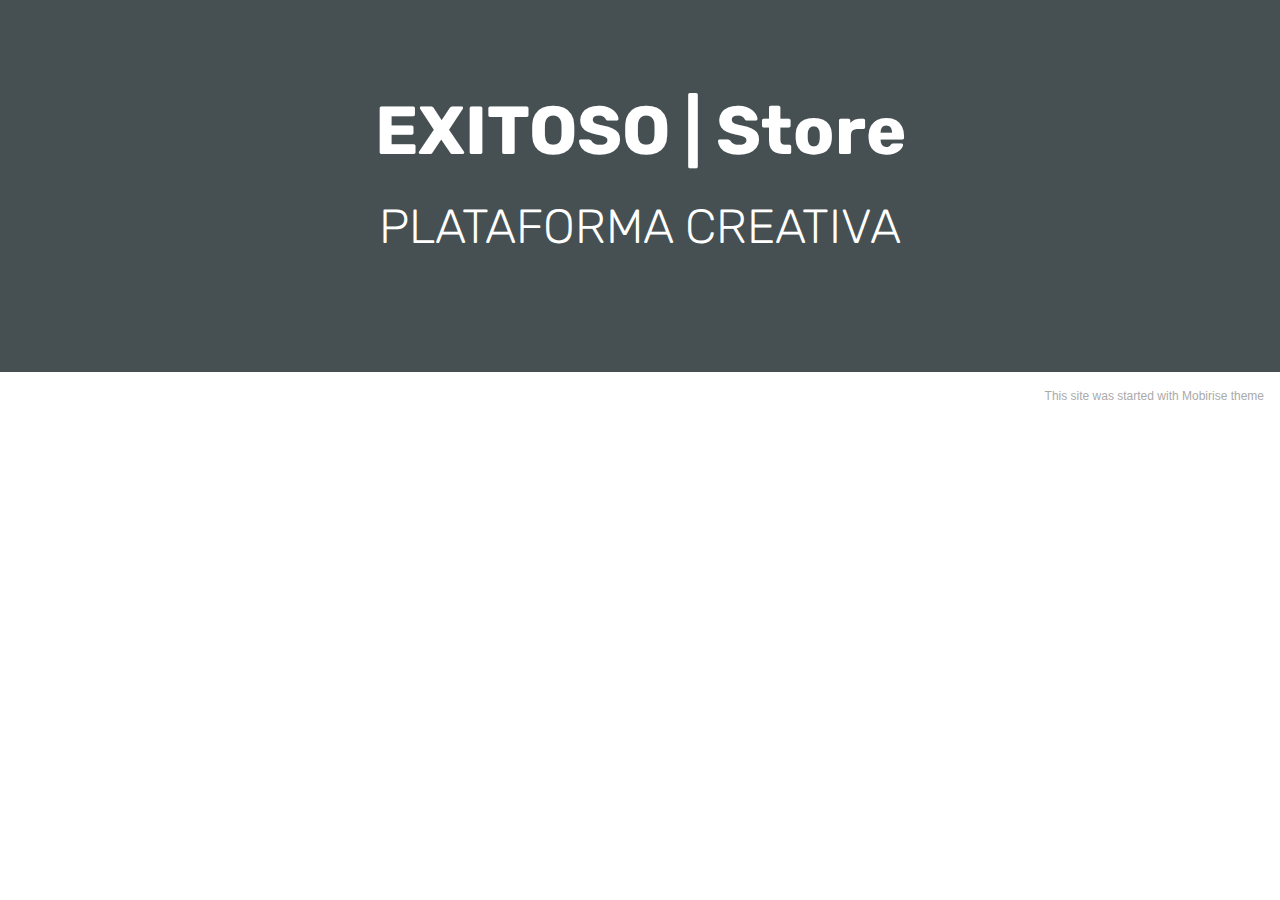
==== index.html @ 1449410f "Add files via upload" ====
<!DOCTYPE html>
<html  >
<head>
  <!-- Site made with Mobirise Website Builder v5.2.0, https://mobirise.com -->
  <meta charset="UTF-8">
  <meta http-equiv="X-UA-Compatible" content="IE=edge">
  <meta name="generator" content="Mobirise v5.2.0, mobirise.com">
  <meta name="viewport" content="width=device-width, initial-scale=1, minimum-scale=1">
  <link rel="shortcut icon" href="assets/images/logo5.png" type="image/x-icon">
  <meta name="description" content="">
  
  
  <title>Home</title>
  <link rel="stylesheet" href="assets/web/assets/mobirise-icons/mobirise-icons.css">
  <link rel="stylesheet" href="assets/bootstrap/css/bootstrap.min.css">
  <link rel="stylesheet" href="assets/bootstrap/css/bootstrap-grid.min.css">
  <link rel="stylesheet" href="assets/bootstrap/css/bootstrap-reboot.min.css">
  <link rel="stylesheet" href="assets/tether/tether.min.css">
  <link rel="stylesheet" href="assets/animatecss/animate.min.css">
  <link rel="stylesheet" href="assets/theme/css/style.css">
  <link rel="preload" as="style" href="assets/mobirise/css/mbr-additional.css"><link rel="stylesheet" href="assets/mobirise/css/mbr-additional.css" type="text/css">
  
  
  
  
</head>
<body>
  
  <section class="header1 cid-sfrZIlfd5U" id="header1-0">

    

    

    <div class="container">
        <div class="row justify-content-md-center">
            <div class="mbr-white col-md-10">
                <h1 class="mbr-section-title align-center mbr-bold pb-3 mbr-fonts-style display-1">
                    EXITOSO | Store</h1>
                <h3 class="mbr-section-subtitle align-center mbr-light pb-3 mbr-fonts-style display-2">
                    PLATAFORMA CREATIVA</h3>
                
                
            </div>
        </div>
    </div>

</section><section style="background-color: #fff; font-family: -apple-system, BlinkMacSystemFont, 'Segoe UI', 'Roboto', 'Helvetica Neue', Arial, sans-serif; color:#aaa; font-size:12px; padding: 0; align-items: center; display: flex;"><a href="https://mobirise.site/j" style="flex: 1 1; height: 3rem; padding-left: 1rem;"></a><p style="flex: 0 0 auto; margin:0; padding-right:1rem;"><a href="https://mobirise.site/r" style="color:#aaa;">This site</a> was started with Mobirise theme</p></section><script src="assets/web/assets/jquery/jquery.min.js"></script>  <script src="assets/popper/popper.min.js"></script>  <script src="assets/bootstrap/js/bootstrap.min.js"></script>  <script src="assets/tether/tether.min.js"></script>  <script src="assets/smoothscroll/smooth-scroll.js"></script>  <script src="assets/viewportchecker/jquery.viewportchecker.js"></script>  <script src="assets/theme/js/script.js"></script>  
  
  
  <input name="animation" type="hidden">
  </body>
</html>
---- assets/web/assets/mobirise-icons/mobirise-icons.css ----
@font-face {
  font-family: 'MobiriseIcons';
  src:  url('mobirise-icons.eot?spat4u');
  src:  url('mobirise-icons.eot?spat4u#iefix') format('embedded-opentype'),
    url('mobirise-icons.ttf?spat4u') format('truetype'),
    url('mobirise-icons.woff?spat4u') format('woff'),
    url('mobirise-icons.svg?spat4u#MobiriseIcons') format('svg');
  font-weight: normal;
  font-style: normal;
  font-display: swap;
}

[class^="mbri-"], [class*=" mbri-"] {
  /* use !important to prevent issues with browser extensions that change fonts */
  font-family: MobiriseIcons !important;
  speak: none;
  font-style: normal;
  font-weight: normal;
  font-variant: normal;
  text-transform: none;
  line-height: 1;

  /* Better Font Rendering =========== */
  -webkit-font-smoothing: antialiased;
  -moz-osx-font-smoothing: grayscale;
}

.mbri-add-submenu:before {
  content: "\e900";
}
.mbri-alert:before {
  content: "\e901";
}
.mbri-align-center:before {
  content: "\e902";
}
.mbri-align-justify:before {
  content: "\e903";
}
.mbri-align-left:before {
  content: "\e904";
}
.mbri-align-right:before {
  content: "\e905";
}
.mbri-android:before {
  content: "\e906";
}
.mbri-apple:before {
  content: "\e907";
}
.mbri-arrow-down:before {
  content: "\e908";
}
.mbri-arrow-next:before {
  content: "\e909";
}
.mbri-arrow-prev:before {
  content: "\e90a";
}
.mbri-arrow-up:before {
  content: "\e90b";
}
.mbri-bold:before {
  content: "\e90c";
}
.mbri-bookmark:before {
  content: "\e90d";
}
.mbri-bootstrap:before {
  content: "\e90e";
}
.mbri-briefcase:before {
  content: "\e90f";
}
.mbri-browse:before {
  content: "\e910";
}
.mbri-bulleted-list:before {
  content: "\e911";
}
.mbri-calendar:before {
  content: "\e912";
}
.mbri-camera:before {
  content: "\e913";
}
.mbri-cart-add:before {
  content: "\e914";
}
.mbri-cart-full:before {
  content: "\e915";
}
.mbri-cash:before {
  content: "\e916";
}
.mbri-change-style:before {
  content: "\e917";
}
.mbri-chat:before {
  content: "\e918";
}
.mbri-clock:before {
  content: "\e919";
}
.mbri-close:before {
  content: "\e91a";
}
.mbri-cloud:before {
  content: "\e91b";
}
.mbri-code:before {
  content: "\e91c";
}
.mbri-contact-form:before {
  content: "\e91d";
}
.mbri-credit-card:before {
  content: "\e91e";
}
.mbri-cursor-click:before {
  content: "\e91f";
}
.mbri-cust-feedback:before {
  content: "\e920";
}
.mbri-database:before {
  content: "\e921";
}
.mbri-delivery:before {
  content: "\e922";
}
.mbri-desktop:before {
  content: "\e923";
}
.mbri-devices:before {
  content: "\e924";
}
.mbri-down:before {
  content: "\e925";
}
.mbri-download:before {
  content: "\e989";
}
.mbri-drag-n-drop:before {
  content: "\e927";
}
.mbri-drag-n-drop2:before {
  content: "\e928";
}
.mbri-edit:before {
  content: "\e929";
}
.mbri-edit2:before {
  content: "\e92a";
}
.mbri-error:before {
  content: "\e92b";
}
.mbri-extension:before {
  content: "\e92c";
}
.mbri-features:before {
  content: "\e92d";
}
.mbri-file:before {
  content: "\e92e";
}
.mbri-flag:before {
  content: "\e92f";
}
.mbri-folder:before {
  content: "\e930";
}
.mbri-gift:before {
  content: "\e931";
}
.mbri-github:before {
  content: "\e932";
}
.mbri-globe:before {
  content: "\e933";
}
.mbri-globe-2:before {
  content: "\e934";
}
.mbri-growing-chart:before {
  content: "\e935";
}
.mbri-hearth:before {
  content: "\e936";
}
.mbri-help:before {
  content: "\e937";
}
.mbri-home:before {
  content: "\e938";
}
.mbri-hot-cup:before {
  content: "\e939";
}
.mbri-idea:before {
  content: "\e93a";
}
.mbri-image-gallery:before {
  content: "\e93b";
}
.mbri-image-slider:before {
  content: "\e93c";
}
.mbri-info:before {
  content: "\e93d";
}
.mbri-italic:before {
  content: "\e93e";
}
.mbri-key:before {
  content: "\e93f";
}
.mbri-laptop:before {
  content: "\e940";
}
.mbri-layers:before {
  content: "\e941";
}
.mbri-left-right:before {
  content: "\e942";
}
.mbri-left:before {
  content: "\e943";
}
.mbri-letter:before {
  content: "\e944";
}
.mbri-like:before {
  content: "\e945";
}
.mbri-link:before {
  content: "\e946";
}
.mbri-lock:before {
  content: "\e947";
}
.mbri-login:before {
  content: "\e948";
}
.mbri-logout:before {
  content: "\e949";
}
.mbri-magic-stick:before {
  content: "\e94a";
}
.mbri-map-pin:before {
  content: "\e94b";
}
.mbri-menu:before {
  content: "\e94c";
}
.mbri-mobile:before {
  content: "\e94d";
}
.mbri-mobile2:before {
  content: "\e94e";
}
.mbri-mobirise:before {
  content: "\e94f";
}
.mbri-more-horizontal:before {
  content: "\e950";
}
.mbri-more-vertical:before {
  content: "\e951";
}
.mbri-music:before {
  content: "\e952";
}
.mbri-new-file:before {
  content: "\e953";
}
.mbri-numbered-list:before {
  content: "\e954";
}
.mbri-opened-folder:before {
  content: "\e955";
}
.mbri-pages:before {
  content: "\e956";
}
.mbri-paper-plane:before {
  content: "\e957";
}
.mbri-paperclip:before {
  content: "\e958";
}
.mbri-photo:before {
  content: "\e959";
}
.mbri-photos:before {
  content: "\e95a";
}
.mbri-pin:before {
  content: "\e95b";
}
.mbri-play:before {
  content: "\e95c";
}
.mbri-plus:before {
  content: "\e95d";
}
.mbri-preview:before {
  content: "\e95e";
}
.mbri-print:before {
  content: "\e95f";
}
.mbri-protect:before {
  content: "\e960";
}
.mbri-question:before {
  content: "\e961";
}
.mbri-quote-left:before {
  content: "\e962";
}
.mbri-quote-right:before {
  content: "\e963";
}
.mbri-refresh:before {
  content: "\e964";
}
.mbri-responsive:before {
  content: "\e965";
}
.mbri-right:before {
  content: "\e966";
}
.mbri-rocket:before {
  content: "\e967";
}
.mbri-sad-face:before {
  content: "\e968";
}
.mbri-sale:before {
  content: "\e969";
}
.mbri-save:before {
  content: "\e96a";
}
.mbri-search:before {
  content: "\e96b";
}
.mbri-setting:before {
  content: "\e96c";
}
.mbri-setting2:before {
  content: "\e96d";
}
.mbri-setting3:before {
  content: "\e96e";
}
.mbri-share:before {
  content: "\e96f";
}
.mbri-shopping-bag:before {
  content: "\e970";
}
.mbri-shopping-basket:before {
  content: "\e971";
}
.mbri-shopping-cart:before {
  content: "\e972";
}
.mbri-sites:before {
  content: "\e973";
}
.mbri-smile-face:before {
  content: "\e974";
}
.mbri-speed:before {
  content: "\e975";
}
.mbri-star:before {
  content: "\e976";
}
.mbri-success:before {
  content: "\e977";
}
.mbri-sun:before {
  content: "\e978";
}
.mbri-sun2:before {
  content: "\e979";
}
.mbri-tablet:before {
  content: "\e97a";
}
.mbri-tablet-vertical:before {
  content: "\e97b";
}
.mbri-target:before {
  content: "\e97c";
}
.mbri-timer:before {
  content: "\e97d";
}
.mbri-to-ftp:before {
  content: "\e97e";
}
.mbri-to-local-drive:before {
  content: "\e97f";
}
.mbri-touch-swipe:before {
  content: "\e980";
}
.mbri-touch:before {
  content: "\e981";
}
.mbri-trash:before {
  content: "\e982";
}
.mbri-underline:before {
  content: "\e983";
}
.mbri-unlink:before {
  content: "\e984";
}
.mbri-unlock:before {
  content: "\e985";
}
.mbri-up-down:before {
  content: "\e986";
}
.mbri-up:before {
  content: "\e987";
}
.mbri-update:before {
  content: "\e988";
}
.mbri-upload:before {
 content: "\e926"; 
}
.mbri-user:before {
  content: "\e98a";
}
.mbri-user2:before {
  content: "\e98b";
}
.mbri-users:before {
  content: "\e98c";
}
.mbri-video:before {
  content: "\e98d";
}
.mbri-video-play:before {
  content: "\e98e";
}
.mbri-watch:before {
  content: "\e98f";
}
.mbri-website-theme:before {
  content: "\e990";
}
.mbri-wifi:before {
  content: "\e991";
}
.mbri-windows:before {
  content: "\e992";
}
.mbri-zoom-out:before {
  content: "\e993";
}
.mbri-redo:before {
  content: "\e994";
}
.mbri-undo:before {
  content: "\e995";
}
---- assets/theme/css/style.css ----
/*!
 * Mobirise v4 theme (https://mobirise.com/)
 * Copyright 2017 Mobirise
 */
section {
  background-color: #eeeeee;
}

.form-control:focus {
  box-shadow: none;
}

:focus {
  outline: none;
}

body {
  font-style: normal;
  line-height: 1.5;
}

section,
.container,
.container-fluid {
  position: relative;
  word-wrap: break-word;
}

a.mbr-iconfont:hover {
  text-decoration: none;
}

.article .lead p,
.article .lead ul,
.article .lead ol,
.article .lead pre,
.article .lead blockquote {
  margin-bottom: 0;
}

ul,
ol,
pre,
blockquote {
  margin-bottom: 2.3125rem;
}

pre {
  background: #f4f4f4;
  padding: 10px 24px;
  white-space: pre-wrap;
}

.inactive {
  -webkit-user-select: none;
  -moz-user-select: none;
  -ms-user-select: none;
  user-select: none;
  pointer-events: none;
  -webkit-user-drag: none;
  user-drag: none;
}

.mbr-section__comments .row {
  justify-content: center;
  -webkit-justify-content: center;
}

a {
  font-style: normal;
  font-weight: 400;
  cursor: pointer;
}

a, a:hover {
  text-decoration: none;
}

figure {
  margin-bottom: 0;
}

body {
  color: #232323;
}

h1,
h2,
h3,
h4,
h5,
h6,
.h1,
.h2,
.h3,
.h4,
.h5,
.h6,
.display-1,
.display-2,
.display-3,
.display-4 {
  line-height: 1;
  word-break: break-word;
  word-wrap: break-word;
}

.mbr-section-title {
  font-style: normal;
  line-height: 1.2;
}

.mbr-section-subtitle {
  line-height: 1.3;
}

.mbr-text {
  font-style: normal;
  line-height: 1.6;
}

b,
strong {
  font-weight: bold;
}

blockquote {
  padding: 10px 0 10px 20px;
  position: relative;
  border-left: 2px solid;
  border-color: #ff3366;
}

input:-webkit-autofill, input:-webkit-autofill:hover, input:-webkit-autofill:focus, input:-webkit-autofill:active {
  transition-delay: 9999s;
  transition-property: background-color, color;
}

textarea[type='hidden'] {
  display: none;
}

body {
  position: relative;
}

section {
  background-position: 50% 50%;
  background-repeat: no-repeat;
  background-size: cover;
}

section .mbr-background-video,
section .mbr-background-video-preview {
  position: absolute;
  bottom: 0;
  left: 0;
  right: 0;
  top: 0;
}

.hidden {
  visibility: hidden;
}

.mbr-z-index20 {
  z-index: 20;
}

/*! Base colors */
.mbr-white {
  color: #ffffff;
}

.mbr-black {
  color: #000000;
}

.mbr-bg-white {
  background-color: #ffffff;
}

.mbr-bg-black {
  background-color: #000000;
}

/*! Text-aligns */
.align-left {
  text-align: left;
}

.align-center {
  text-align: center;
}

.align-right {
  text-align: right;
}

@media (max-width: 767px) {
  .align-left,
  .align-center,
  .align-right,
  .mbr-section-btn,
  .mbr-section-title {
    text-align: center;
  }
}

/*! Font-weight  */
.mbr-light {
  font-weight: 300;
}

.mbr-regular {
  font-weight: 400;
}

.mbr-semibold {
  font-weight: 500;
}

.mbr-bold {
  font-weight: 700;
}

/*! Media  */
.media-size-item {
  -moz-flex: 1 1 auto;
  -o-flex: 1 1 auto;
  flex: 1 1 auto;
}

.media-content {
  flex-basis: 100%;
}

.media-container-row {
  display: flex;
  flex-direction: row;
  flex-wrap: wrap;
  justify-content: center;
  align-content: center;
  align-items: start;
}

.media-container-row .media-size-item {
  width: 400px;
}

.media-container-column {
  display: flex;
  flex-direction: column;
  flex-wrap: wrap;
  justify-content: center;
  align-content: center;
  align-items: stretch;
}

.media-container-column > * {
  width: 100%;
}

@media (min-width: 992px) {
  .media-container-row {
    flex-wrap: nowrap;
  }
}

figure {
  overflow: hidden;
}

figure[mbr-media-size] {
  transition: width 0.1s;
}

.mbr-figure img,
.mbr-figure iframe {
  display: block;
  width: 100%;
}

.card {
  background-color: transparent;
  border: none;
}

.card-box {
  width: 100%;
}

.card-img {
  text-align: center;
  flex-shrink: 0;
  -webkit-flex-shrink: 0;
}

.media {
  max-width: 100%;
  margin: 0 auto;
}

.mbr-figure {
  -ms-grid-row-align: center;
  align-self: center;
}

.media-container > div {
  max-width: 100%;
}

.mbr-figure img,
.card-img img {
  width: 100%;
}

@media (max-width: 991px) {
  .media-size-item {
    width: auto !important;
  }
  .media {
    width: auto;
  }
  .mbr-figure {
    width: 100% !important;
  }
}

/*! Buttons */
.btn {
  font-weight: 500;
  border-width: 2px;
  font-style: normal;
  letter-spacing: 1px;
  margin: .4rem .8rem;
  white-space: normal;
  transition: all .3s ease-in-out;
  display: inline-flex;
  align-items: center;
  justify-content: center;
  word-break: break-word;
  -webkit-align-items: center;
  -webkit-justify-content: center;
  display: -webkit-inline-flex;
}

.btn-sm {
  font-weight: 500;
  letter-spacing: 1px;
  transition: all .3s ease-in-out;
}

.btn-md {
  font-weight: 500;
  letter-spacing: 1px;
  margin: .4rem .8rem !important;
  transition: all .3s ease-in-out;
}

.btn-lg {
  font-weight: 500;
  letter-spacing: 1px;
  margin: .4rem .8rem !important;
  transition: all .3s ease-in-out;
}

.mbr-section-btn {
  margin-left: -0.25rem;
  margin-right: -0.25rem;
  font-size: 0;
}

nav .mbr-section-btn {
  margin-left: 0rem;
  margin-right: 0rem;
}

.btn-form {
  border-radius: 0;
}

.btn-form:hover {
  cursor: pointer;
}

/*! Btn icon margin */
.btn .mbr-iconfont,
.btn.btn-sm .mbr-iconfont {
  cursor: pointer;
  margin-right: 0.5rem;
}

.btn.btn-md .mbr-iconfont,
.btn.btn-md .mbr-iconfont {
  margin-right: 0.8rem;
}

.mbr-regular {
  font-weight: 400;
}

.mbr-semibold {
  font-weight: 500;
}

.mbr-bold {
  font-weight: 700;
}

[type='submit'] {
  -webkit-appearance: none;
}

/*! Full-screen */
.mbr-fullscreen .mbr-overlay {
  min-height: 100vh;
}

.mbr-fullscreen {
  display: flex;
  display: -moz-flex;
  display: -ms-flex;
  display: -o-flex;
  align-items: center;
  -webkit-align-items: center;
  min-height: 100vh;
  padding-top: 3rem;
  padding-bottom: 3rem;
}

/*! Map */
.map {
  height: 25rem;
  position: relative;
}

.map iframe {
  width: 100%;
  height: 100%;
}

.mbr-overlay {
  background-color: #000;
  bottom: 0;
  left: 0;
  opacity: .5;
  position: absolute;
  right: 0;
  top: 0;
  z-index: 0;
  pointer-events: none;
}

/* Form */
blockquote {
  font-style: italic;
  padding: 10px 0 10px 20px;
  font-size: 1.09rem;
  position: relative;
  border-width: 3px;
}

.form-control {
  background-color: #f5f5f5;
  box-shadow: none;
  color: #565656;
  line-height: 1.43;
  min-height: 3.5em;
  padding: 1.07em .5em;
}

.form-control, .form-control:focus {
  border: 1px solid #e8e8e8;
}

.form-active .form-control:invalid {
  border-color: red;
}

.form-control-label {
  position: relative;
  cursor: pointer;
  margin-bottom: .357em;
  padding: 0;
}

.alert {
  color: #ffffff;
  border-radius: 0;
  border: 0;
  font-size: .875rem;
  line-height: 1.5;
  margin-bottom: 1.875rem;
  padding: 1.25rem;
  position: relative;
}

.alert.alert-form::after {
  background-color: inherit;
  bottom: -7px;
  content: "";
  display: block;
  height: 14px;
  left: 50%;
  margin-left: -7px;
  position: absolute;
  transform: rotate(45deg);
  width: 14px;
  -webkit-transform: rotate(45deg);
}

.form-asterisk {
  font-family: initial;
  position: absolute;
  top: -2px;
  font-weight: normal;
}

/*! Scroll to top arrow */
#scrollToTop a i:before {
  content: '';
  position: absolute;
  height: 40%;
  top: 25%;
  background: #fff;
  width: 2px;
  left: calc(50% - 1px);
}

#scrollToTop a i:after {
  content: '';
  position: absolute;
  display: block;
  border-top: 2px solid #fff;
  border-right: 2px solid #fff;
  width: 40%;
  height: 40%;
  left: 30%;
  bottom: 30%;
  transform: rotate(135deg);
  -webkit-transform: rotate(135deg);
}

.mbr-arrow-up {
  bottom: 25px;
  right: 90px;
  position: fixed;
  text-align: right;
  z-index: 5000;
  color: #ffffff;
  font-size: 32px;
  transform: rotate(180deg);
  -webkit-transform: rotate(180deg);
}

.mbr-arrow-up a {
  background: rgba(0, 0, 0, 0.2);
  border-radius: 3px;
  color: #fff;
  display: inline-block;
  height: 60px;
  width: 60px;
  outline-style: none !important;
  position: relative;
  text-decoration: none;
  transition: all 0.3s ease-in-out;
  cursor: pointer;
  text-align: center;
}

.mbr-arrow-up a:hover {
  background-color: rgba(0, 0, 0, 0.4);
}

.mbr-arrow-up a i {
  line-height: 60px;
}

.mbr-arrow-up-icon {
  display: block;
  color: #fff;
}

.mbr-arrow-up-icon::before {
  content: '\203a';
  display: inline-block;
  font-family: serif;
  font-size: 32px;
  line-height: 1;
  font-style: normal;
  position: relative;
  top: 6px;
  left: -4px;
  -webkit-transform: rotate(-90deg);
  transform: rotate(-90deg);
}

/*! Arrow Down */
.mbr-arrow {
  position: absolute;
  bottom: 45px;
  left: 50%;
  width: 60px;
  height: 60px;
  cursor: pointer;
  background-color: rgba(80, 80, 80, 0.5);
  border-radius: 50%;
  -webkit-transform: translateX(-50%);
  transform: translateX(-50%);
}

.mbr-arrow > a {
  display: inline-block;
  text-decoration: none;
  outline-style: none;
  -webkit-animation: arrowdown 1.7s ease-in-out infinite;
  animation: arrowdown 1.7s ease-in-out infinite;
}

.mbr-arrow > a > i {
  position: absolute;
  top: -2px;
  left: 15px;
  font-size: 2rem;
}

@keyframes arrowdown {
  0% {
    transform: translateY(0px);
    -webkit-transform: translateY(0px);
  }
  50% {
    transform: translateY(-5px);
    -webkit-transform: translateY(-5px);
  }
  100% {
    transform: translateY(0px);
    -webkit-transform: translateY(0px);
  }
}

@-webkit-keyframes arrowdown {
  0% {
    transform: translateY(0px);
    -webkit-transform: translateY(0px);
  }
  50% {
    transform: translateY(-5px);
    -webkit-transform: translateY(-5px);
  }
  100% {
    transform: translateY(0px);
    -webkit-transform: translateY(0px);
  }
}

@media (max-width: 500px) {
  .mbr-arrow-up {
    left: 50%;
    right: auto;
    transform: translateX(-50%) rotate(180deg);
    -webkit-transform: translateX(-50%) rotate(180deg);
  }
}

/*Gradients animation*/
@keyframes gradient-animation {
  from {
    background-position: 0% 100%;
    -webkit-animation-timing-function: ease-in-out;
            animation-timing-function: ease-in-out;
  }
  to {
    background-position: 100% 0%;
    -webkit-animation-timing-function: ease-in-out;
            animation-timing-function: ease-in-out;
  }
}

@-webkit-keyframes gradient-animation {
  from {
    background-position: 0% 100%;
    -webkit-animation-timing-function: ease-in-out;
            animation-timing-function: ease-in-out;
  }
  to {
    background-position: 100% 0%;
    -webkit-animation-timing-function: ease-in-out;
            animation-timing-function: ease-in-out;
  }
}

.bg-gradient {
  background-size: 200% 200%;
  animation: gradient-animation 5s infinite alternate;
  -webkit-animation: gradient-animation 5s infinite alternate;
}

.menu .navbar-brand {
  display: -webkit-flex;
}

.menu .navbar-brand span {
  display: flex;
  display: -webkit-flex;
}

.menu .navbar-brand .navbar-caption-wrap {
  display: -webkit-flex;
}

.menu .navbar-brand .navbar-logo img {
  display: -webkit-flex;
}

@media (min-width: 768px) and (max-width: 1023px) {
  .menu .navbar-toggleable-sm .navbar-nav {
    display: -ms-flexbox;
  }
}

@media (max-width: 1023px) {
  .menu .navbar-collapse {
    max-height: 93.5vh;
  }
  .menu .navbar-collapse.show {
    overflow: auto;
  }
}

@media (min-width: 1024px) {
  .menu .navbar-nav.nav-dropdown {
    display: -webkit-flex;
  }
  .menu .navbar-toggleable-sm .navbar-collapse {
    display: -webkit-flex !important;
  }
  .menu .collapsed .navbar-collapse {
    max-height: 93.5vh;
  }
  .menu .collapsed .navbar-collapse.show {
    overflow: auto;
  }
}

@media (max-width: 767px) {
  .menu .navbar-collapse {
    max-height: 80vh;
  }
}

/* Others*/
.note-check a[data-value=Rubik] {
  font-style: normal;
}

.mbr-arrow a {
  color: #ffffff;
}

@media (max-width: 767px) {
  .mbr-arrow {
    display: none;
  }
}

.navbar {
  display: -webkit-flex;
  -webkit-flex-wrap: wrap;
  -webkit-align-items: center;
  -webkit-justify-content: space-between;
}

.navbar-collapse {
  -webkit-flex-basis: 100%;
  -webkit-flex-grow: 1;
  -webkit-align-items: center;
}

.nav-dropdown .link {
  padding: 0.667em 1.667em !important;
  margin: 0 !important;
}

.nav {
  display: -webkit-flex;
  -webkit-flex-wrap: wrap;
}

.row {
  display: -webkit-flex;
  -webkit-flex-wrap: wrap;
}

.justify-content-center {
  -webkit-justify-content: center;
}

.form-inline {
  display: -webkit-flex;
  -webkit-align-items: center;
}

.card-wrapper {
  -webkit-flex: 1;
}

.carousel-control {
  z-index: 10;
  display: -webkit-flex;
  -webkit-align-items: center;
  -webkit-justify-content: center;
}

.carousel-controls {
  display: -webkit-flex;
}

.media {
  display: -webkit-flex;
}

.form-group:focus {
  outline: none;
}

.jq-selectbox__select {
  padding: 1.07em 0.5em;
  position: absolute;
  top: 0;
  left: 0;
  width: 100%;
}

.jq-selectbox__dropdown {
  position: absolute;
  top: 100%;
  left: 0 !important;
  width: 100% !important;
}

.jq-selectbox__trigger-arrow {
  -webkit-transform: translateY(-50%);
          transform: translateY(-50%);
}

.jq-selectbox li {
  padding: 1.07em 0.5em;
}

input[type='range'] {
  padding-left: 0 !important;
  padding-right: 0 !important;
}

.modal-dialog,
.modal-content {
  height: 100%;
}

.modal-dialog .carousel-inner {
  height: calc(100vh - 1.75rem);
}

@media (max-width: 575px) {
  .modal-dialog .carousel-inner {
    height: calc(100vh - 1rem);
  }
}

.carousel-item {
  text-align: center;
}

.carousel-item img {
  margin: auto;
}

.navbar-toggler {
  align-self: flex-start;
  padding: 0.25rem 0.75rem;
  font-size: 1.25rem;
  line-height: 1;
  background: transparent;
  border: 1px solid transparent;
  border-radius: 0.25rem;
}

.navbar-toggler:focus,
.navbar-toggler:hover {
  text-decoration: none;
}

.navbar-toggler-icon {
  display: inline-block;
  width: 1.5em;
  height: 1.5em;
  vertical-align: middle;
  content: '';
  background: no-repeat center center;
  background-size: 100% 100%;
}

.navbar-toggler-left {
  position: absolute;
  left: 1rem;
}

.navbar-toggler-right {
  position: absolute;
  right: 1rem;
}

@media (max-width: 575px) {
  .navbar-toggleable .navbar-nav .dropdown-menu {
    position: static;
    float: none;
  }
  .navbar-toggleable > .container {
    padding-right: 0;
    padding-left: 0;
  }
}

@media (min-width: 576px) {
  .navbar-toggleable {
    flex-direction: row;
    flex-wrap: nowrap;
    align-items: center;
  }
  .navbar-toggleable .navbar-nav {
    flex-direction: row;
  }
  .navbar-toggleable .navbar-nav .nav-link {
    padding-right: 0.5rem;
    padding-left: 0.5rem;
  }
  .navbar-toggleable > .container {
    display: flex;
    flex-wrap: nowrap;
    align-items: center;
  }
  .navbar-toggleable .navbar-collapse {
    display: flex !important;
    width: 100%;
  }
  .navbar-toggleable .navbar-toggler {
    display: none;
  }
}

@media (max-width: 767px) {
  .navbar-toggleable-sm .navbar-nav .dropdown-menu {
    position: static;
    float: none;
  }
  .navbar-toggleable-sm > .container {
    padding-right: 0;
    padding-left: 0;
  }
}

@media (min-width: 768px) {
  .navbar-toggleable-sm {
    flex-direction: row;
    flex-wrap: nowrap;
    align-items: center;
  }
  .navbar-toggleable-sm .navbar-nav {
    flex-direction: row;
  }
  .navbar-toggleable-sm .navbar-nav .nav-link {
    padding-right: 0.5rem;
    padding-left: 0.5rem;
  }
  .navbar-toggleable-sm > .container {
    display: flex;
    flex-wrap: nowrap;
    align-items: center;
  }
  .navbar-toggleable-sm .navbar-collapse {
    display: none;
    width: 100%;
  }
  .navbar-toggleable-sm .navbar-toggler {
    display: none;
  }
}

@media (max-width: 1023px) {
  .navbar-toggleable-md .navbar-nav .dropdown-menu {
    position: static;
    float: none;
  }
  .navbar-toggleable-md > .container {
    padding-right: 0;
    padding-left: 0;
  }
}

@media (min-width: 1024px) {
  .navbar-toggleable-md {
    flex-direction: row;
    flex-wrap: nowrap;
    align-items: center;
  }
  .navbar-toggleable-md .navbar-nav {
    flex-direction: row;
  }
  .navbar-toggleable-md .navbar-nav .nav-link {
    padding-right: 0.5rem;
    padding-left: 0.5rem;
  }
  .navbar-toggleable-md > .container {
    display: flex;
    flex-wrap: nowrap;
    align-items: center;
  }
  .navbar-toggleable-md .navbar-collapse {
    display: flex !important;
    width: 100%;
  }
  .navbar-toggleable-md .navbar-toggler {
    display: none;
  }
}

@media (max-width: 1199px) {
  .navbar-toggleable-lg .navbar-nav .dropdown-menu {
    position: static;
    float: none;
  }
  .navbar-toggleable-lg > .container {
    padding-right: 0;
    padding-left: 0;
  }
}

@media (min-width: 1200px) {
  .navbar-toggleable-lg {
    flex-direction: row;
    flex-wrap: nowrap;
    align-items: center;
  }
  .navbar-toggleable-lg .navbar-nav {
    flex-direction: row;
  }
  .navbar-toggleable-lg .navbar-nav .nav-link {
    padding-right: 0.5rem;
    padding-left: 0.5rem;
  }
  .navbar-toggleable-lg > .container {
    display: flex;
    flex-wrap: nowrap;
    align-items: center;
  }
  .navbar-toggleable-lg .navbar-collapse {
    display: flex !important;
    width: 100%;
  }
  .navbar-toggleable-lg .navbar-toggler {
    display: none;
  }
}

.navbar-toggleable-xl {
  flex-direction: row;
  flex-wrap: nowrap;
  align-items: center;
}

.navbar-toggleable-xl .navbar-nav .dropdown-menu {
  position: static;
  float: none;
}

.navbar-toggleable-xl > .container {
  padding-right: 0;
  padding-left: 0;
}

.navbar-toggleable-xl .navbar-nav {
  flex-direction: row;
}

.navbar-toggleable-xl .navbar-nav .nav-link {
  padding-right: 0.5rem;
  padding-left: 0.5rem;
}

.navbar-toggleable-xl > .container {
  display: flex;
  flex-wrap: nowrap;
  align-items: center;
}

.navbar-toggleable-xl .navbar-collapse {
  display: flex !important;
  width: 100%;
}

.navbar-toggleable-xl .navbar-toggler {
  display: none;
}

.card-img {
  width: auto;
}

.menu .navbar.collapsed:not(.beta-menu) {
  flex-direction: column;
}

.carousel-item.active,
.carousel-item-next,
.carousel-item-prev {
  display: flex;
}

.note-air-layout .dropup .dropdown-menu,
.note-air-layout .navbar-fixed-bottom .dropdown .dropdown-menu {
  bottom: initial !important;
}

html,
body {
  height: auto;
  min-height: 100vh;
}

.dropup .dropdown-toggle::after {
  display: none;
}
.engine {
	position: absolute;
	text-indent: -2400px;
	text-align: center;
	padding: 0;
	top: 0;
	left: -2400px;
}
---- assets/mobirise/css/mbr-additional.css ----
@import url(https://fonts.googleapis.com/css?family=Rubik:300,300i,400,400i,500,500i,700,700i,900,900i&display=swap);





body {
  font-family: Rubik;
}
.display-1 {
  font-family: 'Rubik', sans-serif;
  font-size: 4.25rem;
  font-display: swap;
}
.display-1 > .mbr-iconfont {
  font-size: 6.8rem;
}
.display-2 {
  font-family: 'Rubik', sans-serif;
  font-size: 3rem;
  font-display: swap;
}
.display-2 > .mbr-iconfont {
  font-size: 4.8rem;
}
.display-4 {
  font-family: 'Rubik', sans-serif;
  font-size: 1rem;
  font-display: swap;
}
.display-4 > .mbr-iconfont {
  font-size: 1.6rem;
}
.display-5 {
  font-family: 'Rubik', sans-serif;
  font-size: 1.5rem;
  font-display: swap;
}
.display-5 > .mbr-iconfont {
  font-size: 2.4rem;
}
.display-7 {
  font-family: 'Rubik', sans-serif;
  font-size: 1rem;
  font-display: swap;
}
.display-7 > .mbr-iconfont {
  font-size: 1.6rem;
}
/* ---- Fluid typography for mobile devices ---- */
/* 1.4 - font scale ratio ( bootstrap == 1.42857 ) */
/* 100vw - current viewport width */
/* (48 - 20)  48 == 48rem == 768px, 20 == 20rem == 320px(minimal supported viewport) */
/* 0.65 - min scale variable, may vary */
@media (max-width: 768px) {
  .display-1 {
    font-size: 3.4rem;
    font-size: calc( 2.1374999999999997rem + (4.25 - 2.1374999999999997) * ((100vw - 20rem) / (48 - 20)));
    line-height: calc( 1.4 * (2.1374999999999997rem + (4.25 - 2.1374999999999997) * ((100vw - 20rem) / (48 - 20))));
  }
  .display-2 {
    font-size: 2.4rem;
    font-size: calc( 1.7rem + (3 - 1.7) * ((100vw - 20rem) / (48 - 20)));
    line-height: calc( 1.4 * (1.7rem + (3 - 1.7) * ((100vw - 20rem) / (48 - 20))));
  }
  .display-4 {
    font-size: 0.8rem;
    font-size: calc( 1rem + (1 - 1) * ((100vw - 20rem) / (48 - 20)));
    line-height: calc( 1.4 * (1rem + (1 - 1) * ((100vw - 20rem) / (48 - 20))));
  }
  .display-5 {
    font-size: 1.2rem;
    font-size: calc( 1.175rem + (1.5 - 1.175) * ((100vw - 20rem) / (48 - 20)));
    line-height: calc( 1.4 * (1.175rem + (1.5 - 1.175) * ((100vw - 20rem) / (48 - 20))));
  }
}
/* Buttons */
.btn {
  padding: 1rem 3rem;
  border-radius: 3px;
}
.btn-sm {
  padding: 0.6rem 1.5rem;
  border-radius: 3px;
}
.btn-md {
  padding: 1rem 3rem;
  border-radius: 3px;
}
.btn-lg {
  padding: 1.2rem 3.2rem;
  border-radius: 3px;
}
.bg-primary {
  background-color: #ffffff !important;
}
.bg-success {
  background-color: #f7ed4a !important;
}
.bg-info {
  background-color: #82786e !important;
}
.bg-warning {
  background-color: #879a9f !important;
}
.bg-danger {
  background-color: #b1a374 !important;
}
.btn-primary,
.btn-primary:active {
  background-color: #ffffff !important;
  border-color: #ffffff !important;
  color: #808080 !important;
}
.btn-primary:hover,
.btn-primary:focus,
.btn-primary.focus,
.btn-primary.active {
  color: #808080 !important;
  background-color: #d9d9d9 !important;
  border-color: #d9d9d9 !important;
}
.btn-primary.disabled,
.btn-primary:disabled {
  color: #808080 !important;
  background-color: #d9d9d9 !important;
  border-color: #d9d9d9 !important;
}
.btn-secondary,
.btn-secondary:active {
  background-color: #ff3366 !important;
  border-color: #ff3366 !important;
  color: #ffffff !important;
}
.btn-secondary:hover,
.btn-secondary:focus,
.btn-secondary.focus,
.btn-secondary.active {
  color: #ffffff !important;
  background-color: #e50039 !important;
  border-color: #e50039 !important;
}
.btn-secondary.disabled,
.btn-secondary:disabled {
  color: #ffffff !important;
  background-color: #e50039 !important;
  border-color: #e50039 !important;
}
.btn-info,
.btn-info:active {
  background-color: #82786e !important;
  border-color: #82786e !important;
  color: #ffffff !important;
}
.btn-info:hover,
.btn-info:focus,
.btn-info.focus,
.btn-info.active {
  color: #ffffff !important;
  background-color: #59524b !important;
  border-color: #59524b !important;
}
.btn-info.disabled,
.btn-info:disabled {
  color: #ffffff !important;
  background-color: #59524b !important;
  border-color: #59524b !important;
}
.btn-success,
.btn-success:active {
  background-color: #f7ed4a !important;
  border-color: #f7ed4a !important;
  color: #3f3c03 !important;
}
.btn-success:hover,
.btn-success:focus,
.btn-success.focus,
.btn-success.active {
  color: #3f3c03 !important;
  background-color: #eadd0a !important;
  border-color: #eadd0a !important;
}
.btn-success.disabled,
.btn-success:disabled {
  color: #3f3c03 !important;
  background-color: #eadd0a !important;
  border-color: #eadd0a !important;
}
.btn-warning,
.btn-warning:active {
  background-color: #879a9f !important;
  border-color: #879a9f !important;
  color: #ffffff !important;
}
.btn-warning:hover,
.btn-warning:focus,
.btn-warning.focus,
.btn-warning.active {
  color: #ffffff !important;
  background-color: #617479 !important;
  border-color: #617479 !important;
}
.btn-warning.disabled,
.btn-warning:disabled {
  color: #ffffff !important;
  background-color: #617479 !important;
  border-color: #617479 !important;
}
.btn-danger,
.btn-danger:active {
  background-color: #b1a374 !important;
  border-color: #b1a374 !important;
  color: #ffffff !important;
}
.btn-danger:hover,
.btn-danger:focus,
.btn-danger.focus,
.btn-danger.active {
  color: #ffffff !important;
  background-color: #8b7d4e !important;
  border-color: #8b7d4e !important;
}
.btn-danger.disabled,
.btn-danger:disabled {
  color: #ffffff !important;
  background-color: #8b7d4e !important;
  border-color: #8b7d4e !important;
}
.btn-white {
  color: #333333 !important;
}
.btn-white,
.btn-white:active {
  background-color: #ffffff !important;
  border-color: #ffffff !important;
  color: #808080 !important;
}
.btn-white:hover,
.btn-white:focus,
.btn-white.focus,
.btn-white.active {
  color: #808080 !important;
  background-color: #d9d9d9 !important;
  border-color: #d9d9d9 !important;
}
.btn-white.disabled,
.btn-white:disabled {
  color: #808080 !important;
  background-color: #d9d9d9 !important;
  border-color: #d9d9d9 !important;
}
.btn-black,
.btn-black:active {
  background-color: #333333 !important;
  border-color: #333333 !important;
  color: #ffffff !important;
}
.btn-black:hover,
.btn-black:focus,
.btn-black.focus,
.btn-black.active {
  color: #ffffff !important;
  background-color: #0d0d0d !important;
  border-color: #0d0d0d !important;
}
.btn-black.disabled,
.btn-black:disabled {
  color: #ffffff !important;
  background-color: #0d0d0d !important;
  border-color: #0d0d0d !important;
}
.btn-primary-outline,
.btn-primary-outline:active {
  background: none;
  border-color: #cccccc;
  color: #cccccc;
}
.btn-primary-outline:hover,
.btn-primary-outline:focus,
.btn-primary-outline.focus,
.btn-primary-outline.active {
  color: #808080;
  background-color: #ffffff;
  border-color: #ffffff;
}
.btn-primary-outline.disabled,
.btn-primary-outline:disabled {
  color: #808080 !important;
  background-color: #ffffff !important;
  border-color: #ffffff !important;
}
.btn-secondary-outline,
.btn-secondary-outline:active {
  background: none;
  border-color: #cc0033;
  color: #cc0033;
}
.btn-secondary-outline:hover,
.btn-secondary-outline:focus,
.btn-secondary-outline.focus,
.btn-secondary-outline.active {
  color: #ffffff;
  background-color: #ff3366;
  border-color: #ff3366;
}
.btn-secondary-outline.disabled,
.btn-secondary-outline:disabled {
  color: #ffffff !important;
  background-color: #ff3366 !important;
  border-color: #ff3366 !important;
}
.btn-info-outline,
.btn-info-outline:active {
  background: none;
  border-color: #4b453f;
  color: #4b453f;
}
.btn-info-outline:hover,
.btn-info-outline:focus,
.btn-info-outline.focus,
.btn-info-outline.active {
  color: #ffffff;
  background-color: #82786e;
  border-color: #82786e;
}
.btn-info-outline.disabled,
.btn-info-outline:disabled {
  color: #ffffff !important;
  background-color: #82786e !important;
  border-color: #82786e !important;
}
.btn-success-outline,
.btn-success-outline:active {
  background: none;
  border-color: #d2c609;
  color: #d2c609;
}
.btn-success-outline:hover,
.btn-success-outline:focus,
.btn-success-outline.focus,
.btn-success-outline.active {
  color: #3f3c03;
  background-color: #f7ed4a;
  border-color: #f7ed4a;
}
.btn-success-outline.disabled,
.btn-success-outline:disabled {
  color: #3f3c03 !important;
  background-color: #f7ed4a !important;
  border-color: #f7ed4a !important;
}
.btn-warning-outline,
.btn-warning-outline:active {
  background: none;
  border-color: #55666b;
  color: #55666b;
}
.btn-warning-outline:hover,
.btn-warning-outline:focus,
.btn-warning-outline.focus,
.btn-warning-outline.active {
  color: #ffffff;
  background-color: #879a9f;
  border-color: #879a9f;
}
.btn-warning-outline.disabled,
.btn-warning-outline:disabled {
  color: #ffffff !important;
  background-color: #879a9f !important;
  border-color: #879a9f !important;
}
.btn-danger-outline,
.btn-danger-outline:active {
  background: none;
  border-color: #7a6e45;
  color: #7a6e45;
}
.btn-danger-outline:hover,
.btn-danger-outline:focus,
.btn-danger-outline.focus,
.btn-danger-outline.active {
  color: #ffffff;
  background-color: #b1a374;
  border-color: #b1a374;
}
.btn-danger-outline.disabled,
.btn-danger-outline:disabled {
  color: #ffffff !important;
  background-color: #b1a374 !important;
  border-color: #b1a374 !important;
}
.btn-black-outline,
.btn-black-outline:active {
  background: none;
  border-color: #000000;
  color: #000000;
}
.btn-black-outline:hover,
.btn-black-outline:focus,
.btn-black-outline.focus,
.btn-black-outline.active {
  color: #ffffff;
  background-color: #333333;
  border-color: #333333;
}
.btn-black-outline.disabled,
.btn-black-outline:disabled {
  color: #ffffff !important;
  background-color: #333333 !important;
  border-color: #333333 !important;
}
.btn-white-outline,
.btn-white-outline:active,
.btn-white-outline.active {
  background: none;
  border-color: #ffffff;
  color: #ffffff;
}
.btn-white-outline:hover,
.btn-white-outline:focus,
.btn-white-outline.focus {
  color: #333333;
  background-color: #ffffff;
  border-color: #ffffff;
}
.text-primary {
  color: #ffffff !important;
}
.text-secondary {
  color: #ff3366 !important;
}
.text-success {
  color: #f7ed4a !important;
}
.text-info {
  color: #82786e !important;
}
.text-warning {
  color: #879a9f !important;
}
.text-danger {
  color: #b1a374 !important;
}
.text-white {
  color: #ffffff !important;
}
.text-black {
  color: #000000 !important;
}
a.text-primary:hover,
a.text-primary:focus {
  color: #cccccc !important;
}
a.text-secondary:hover,
a.text-secondary:focus {
  color: #cc0033 !important;
}
a.text-success:hover,
a.text-success:focus {
  color: #d2c609 !important;
}
a.text-info:hover,
a.text-info:focus {
  color: #4b453f !important;
}
a.text-warning:hover,
a.text-warning:focus {
  color: #55666b !important;
}
a.text-danger:hover,
a.text-danger:focus {
  color: #7a6e45 !important;
}
a.text-white:hover,
a.text-white:focus {
  color: #b3b3b3 !important;
}
a.text-black:hover,
a.text-black:focus {
  color: #4d4d4d !important;
}
.alert-success {
  background-color: #70c770;
}
.alert-info {
  background-color: #82786e;
}
.alert-warning {
  background-color: #879a9f;
}
.alert-danger {
  background-color: #b1a374;
}
.mbr-section-btn a.btn:not(.btn-form) {
  border-radius: 100px;
}
.mbr-section-btn a.btn:not(.btn-form):hover,
.mbr-section-btn a.btn:not(.btn-form):focus {
  box-shadow: none !important;
}
.mbr-section-btn a.btn:not(.btn-form):hover,
.mbr-section-btn a.btn:not(.btn-form):focus {
  box-shadow: 0 10px 40px 0 rgba(0, 0, 0, 0.2) !important;
  -webkit-box-shadow: 0 10px 40px 0 rgba(0, 0, 0, 0.2) !important;
}
.mbr-gallery-filter li a {
  border-radius: 100px !important;
}
.mbr-gallery-filter li.active .btn {
  background-color: #ffffff;
  border-color: #ffffff;
  color: #8c8c8c;
}
.mbr-gallery-filter li.active .btn:focus {
  box-shadow: none;
}
.nav-tabs .nav-link {
  border-radius: 100px !important;
}
a,
a:hover {
  color: #ffffff;
}
.mbr-plan-header.bg-primary .mbr-plan-subtitle,
.mbr-plan-header.bg-primary .mbr-plan-price-desc {
  color: #ffffff;
}
.mbr-plan-header.bg-success .mbr-plan-subtitle,
.mbr-plan-header.bg-success .mbr-plan-price-desc {
  color: #ffffff;
}
.mbr-plan-header.bg-info .mbr-plan-subtitle,
.mbr-plan-header.bg-info .mbr-plan-price-desc {
  color: #beb8b2;
}
.mbr-plan-header.bg-warning .mbr-plan-subtitle,
.mbr-plan-header.bg-warning .mbr-plan-price-desc {
  color: #ced6d8;
}
.mbr-plan-header.bg-danger .mbr-plan-subtitle,
.mbr-plan-header.bg-danger .mbr-plan-price-desc {
  color: #dfd9c6;
}
/* Scroll to top button*/
.scrollToTop_wraper {
  display: none;
}
.form-control {
  font-family: 'Rubik', sans-serif;
  font-size: 1rem;
  font-display: swap;
}
.form-control > .mbr-iconfont {
  font-size: 1.6rem;
}
blockquote {
  border-color: #ffffff;
}
/* Forms */
.mbr-form .btn {
  margin: .4rem 0;
}
.mbr-form .input-group-btn a.btn {
  border-radius: 100px !important;
}
.mbr-form .input-group-btn a.btn:hover {
  box-shadow: 0 10px 40px 0 rgba(0, 0, 0, 0.2);
}
.mbr-form .input-group-btn button[type="submit"] {
  border-radius: 100px !important;
  padding: 1rem 3rem;
}
.mbr-form .input-group-btn button[type="submit"]:hover {
  box-shadow: 0 10px 40px 0 rgba(0, 0, 0, 0.2);
}
@media (max-width: 767px) {
  .btn {
    font-size: .75rem !important;
  }
  .btn .mbr-iconfont {
    font-size: 1rem !important;
  }
}
/* Footer */
.mbr-footer-content li::before,
.mbr-footer .mbr-contacts li::before {
  background: #ffffff;
}
.mbr-footer-content li a:hover,
.mbr-footer .mbr-contacts li a:hover {
  color: #ffffff;
}
.footer3 input[type="email"],
.footer4 input[type="email"] {
  border-radius: 100px !important;
}
.footer3 .input-group-btn a.btn,
.footer4 .input-group-btn a.btn {
  border-radius: 100px !important;
}
.footer3 .input-group-btn button[type="submit"],
.footer4 .input-group-btn button[type="submit"] {
  border-radius: 100px !important;
}
/* Headers*/
.header13 .form-inline input[type="email"],
.header14 .form-inline input[type="email"] {
  border-radius: 100px;
}
.header13 .form-inline input[type="text"],
.header14 .form-inline input[type="text"] {
  border-radius: 100px;
}
.header13 .form-inline input[type="tel"],
.header14 .form-inline input[type="tel"] {
  border-radius: 100px;
}
.header13 .form-inline a.btn,
.header14 .form-inline a.btn {
  border-radius: 100px;
}
.header13 .form-inline button,
.header14 .form-inline button {
  border-radius: 100px !important;
}
@media screen and (-ms-high-contrast: active), (-ms-high-contrast: none) {
  .card-wrapper {
    flex: auto !important;
  }
}
.jq-selectbox li:hover,
.jq-selectbox li.selected {
  background-color: #ffffff;
  color: #000000;
}
.jq-selectbox .jq-selectbox__trigger-arrow,
.jq-number__spin.minus:after,
.jq-number__spin.plus:after {
  transition: 0.4s;
  border-top-color: currentColor;
  border-bottom-color: currentColor;
}
.jq-selectbox:hover .jq-selectbox__trigger-arrow,
.jq-number__spin.minus:hover:after,
.jq-number__spin.plus:hover:after {
  border-top-color: #ffffff;
  border-bottom-color: #ffffff;
}
.xdsoft_datetimepicker .xdsoft_calendar td.xdsoft_default,
.xdsoft_datetimepicker .xdsoft_calendar td.xdsoft_current,
.xdsoft_datetimepicker .xdsoft_timepicker .xdsoft_time_box > div > div.xdsoft_current {
  color: #000000 !important;
  background-color: #ffffff !important;
  box-shadow: none !important;
}
.xdsoft_datetimepicker .xdsoft_calendar td:hover,
.xdsoft_datetimepicker .xdsoft_timepicker .xdsoft_time_box > div > div:hover {
  color: #ffffff !important;
  background: #ff3366 !important;
  box-shadow: none !important;
}
.lazy-bg {
  background-image: none !important;
}
.lazy-placeholder:not(section),
.lazy-none {
  display: block;
  position: relative;
  padding-bottom: 56.25%;
}
iframe.lazy-placeholder,
.lazy-placeholder:after {
  content: '';
  position: absolute;
  width: 100px;
  height: 100px;
  background: transparent no-repeat center;
  background-size: contain;
  top: 50%;
  left: 50%;
  transform: translateX(-50%) translateY(-50%);
  background-image: url("data:image/svg+xml;charset=UTF-8,%3csvg width='32' height='32' viewBox='0 0 64 64' xmlns='http://www.w3.org/2000/svg' stroke='%23ffffff' %3e%3cg fill='none' fill-rule='evenodd'%3e%3cg transform='translate(16 16)' stroke-width='2'%3e%3ccircle stroke-opacity='.5' cx='16' cy='16' r='16'/%3e%3cpath d='M32 16c0-9.94-8.06-16-16-16'%3e%3canimateTransform attributeName='transform' type='rotate' from='0 16 16' to='360 16 16' dur='1s' repeatCount='indefinite'/%3e%3c/path%3e%3c/g%3e%3c/g%3e%3c/svg%3e");
}
section.lazy-placeholder:after {
  opacity: 0.3;
}
.cid-sfrZIlfd5U {
  padding-top: 90px;
  padding-bottom: 90px;
  background-color: #465052;
}
.cid-sft6lrGyCK .navbar {
  padding: .5rem 0;
  background: #333333;
  transition: none;
  min-height: 77px;
}
.cid-sft6lrGyCK .navbar-dropdown.bg-color.transparent.opened {
  background: #333333;
}
.cid-sft6lrGyCK a {
  font-style: normal;
}
.cid-sft6lrGyCK .nav-item span {
  padding-right: 0.4em;
  line-height: 0.5em;
  vertical-align: text-bottom;
  position: relative;
  text-decoration: none;
}
.cid-sft6lrGyCK .nav-item a {
  display: -webkit-flex;
  align-items: center;
  justify-content: center;
  padding: 0.7rem 0 !important;
  margin: 0rem .65rem !important;
  -webkit-align-items: center;
  -webkit-justify-content: center;
}
.cid-sft6lrGyCK .nav-item:focus,
.cid-sft6lrGyCK .nav-link:focus {
  outline: none;
}
.cid-sft6lrGyCK .btn {
  padding: 0.4rem 1.5rem;
  display: -webkit-inline-flex;
  align-items: center;
  -webkit-align-items: center;
}
.cid-sft6lrGyCK .btn .mbr-iconfont {
  font-size: 1.6rem;
}
.cid-sft6lrGyCK .menu-logo {
  margin-right: auto;
}
.cid-sft6lrGyCK .menu-logo .navbar-brand {
  display: flex;
  margin-left: 5rem;
  padding: 0;
  transition: padding .2s;
  min-height: 3.8rem;
  -webkit-align-items: center;
  align-items: center;
}
.cid-sft6lrGyCK .menu-logo .navbar-brand .navbar-caption-wrap {
  display: flex;
  -webkit-align-items: center;
  align-items: center;
  word-break: break-word;
  min-width: 7rem;
  margin: .3rem 0;
}
.cid-sft6lrGyCK .menu-logo .navbar-brand .navbar-caption-wrap .navbar-caption {
  line-height: 1.2rem !important;
  padding-right: 2rem;
}
.cid-sft6lrGyCK .menu-logo .navbar-brand .navbar-logo {
  font-size: 4rem;
  transition: font-size 0.25s;
}
.cid-sft6lrGyCK .menu-logo .navbar-brand .navbar-logo img {
  display: flex;
}
.cid-sft6lrGyCK .menu-logo .navbar-brand .navbar-logo .mbr-iconfont {
  transition: font-size 0.25s;
}
.cid-sft6lrGyCK .menu-logo .navbar-brand .navbar-logo a {
  display: inline-flex;
}
.cid-sft6lrGyCK .navbar-toggleable-sm .navbar-collapse {
  justify-content: flex-end;
  -webkit-justify-content: flex-end;
  padding-right: 5rem;
  width: auto;
}
.cid-sft6lrGyCK .navbar-toggleable-sm .navbar-collapse .navbar-nav {
  flex-wrap: wrap;
  -webkit-flex-wrap: wrap;
  padding-left: 0;
}
.cid-sft6lrGyCK .navbar-toggleable-sm .navbar-collapse .navbar-nav .nav-item {
  -webkit-align-self: center;
  align-self: center;
}
.cid-sft6lrGyCK .navbar-toggleable-sm .navbar-collapse .navbar-buttons {
  padding-left: 0;
  padding-bottom: 0;
}
.cid-sft6lrGyCK .dropdown .dropdown-menu {
  background: #333333;
  visibility: hidden;
  display: block;
  position: absolute;
  min-width: 5rem;
  padding-top: 1.4rem;
  padding-bottom: 1.4rem;
  text-align: left;
}
.cid-sft6lrGyCK .dropdown .dropdown-menu .dropdown-item {
  width: auto;
  padding: 0.235em 1.5385em 0.235em 1.5385em !important;
}
.cid-sft6lrGyCK .dropdown .dropdown-menu .dropdown-item::after {
  right: 0.5rem;
}
.cid-sft6lrGyCK .dropdown .dropdown-menu .dropdown-submenu {
  margin: 0;
}
.cid-sft6lrGyCK .dropdown.open > .dropdown-menu {
  visibility: visible;
}
.cid-sft6lrGyCK .navbar-toggleable-sm.opened:after {
  position: absolute;
  width: 100vw;
  height: 100vh;
  content: '';
  background-color: rgba(0, 0, 0, 0.1);
  left: 0;
  bottom: 0;
  transform: translateY(100%);
  -webkit-transform: translateY(100%);
  z-index: 1000;
}
.cid-sft6lrGyCK .navbar.navbar-short {
  min-height: 60px;
  transition: all .2s;
}
.cid-sft6lrGyCK .navbar.navbar-short .navbar-toggler-right {
  top: 20px;
}
.cid-sft6lrGyCK .navbar.navbar-short .navbar-logo a {
  font-size: 2.5rem !important;
  line-height: 2.5rem;
  transition: font-size 0.25s;
}
.cid-sft6lrGyCK .navbar.navbar-short .navbar-logo a .mbr-iconfont {
  font-size: 2.5rem !important;
}
.cid-sft6lrGyCK .navbar.navbar-short .navbar-logo a img {
  height: 3rem !important;
}
.cid-sft6lrGyCK .navbar.navbar-short .navbar-brand {
  min-height: 3rem;
}
.cid-sft6lrGyCK button.navbar-toggler {
  width: 31px;
  height: 18px;
  cursor: pointer;
  transition: all .2s;
  top: 1.5rem;
  right: 1rem;
}
.cid-sft6lrGyCK button.navbar-toggler:focus {
  outline: none;
}
.cid-sft6lrGyCK button.navbar-toggler .hamburger span {
  position: absolute;
  right: 0;
  width: 30px;
  height: 2px;
  border-right: 5px;
  background-color: #ffffff;
}
.cid-sft6lrGyCK button.navbar-toggler .hamburger span:nth-child(1) {
  top: 0;
  transition: all .2s;
}
.cid-sft6lrGyCK button.navbar-toggler .hamburger span:nth-child(2) {
  top: 8px;
  transition: all .15s;
}
.cid-sft6lrGyCK button.navbar-toggler .hamburger span:nth-child(3) {
  top: 8px;
  transition: all .15s;
}
.cid-sft6lrGyCK button.navbar-toggler .hamburger span:nth-child(4) {
  top: 16px;
  transition: all .2s;
}
.cid-sft6lrGyCK nav.opened .hamburger span:nth-child(1) {
  top: 8px;
  width: 0;
  opacity: 0;
  right: 50%;
  transition: all .2s;
}
.cid-sft6lrGyCK nav.opened .hamburger span:nth-child(2) {
  -webkit-transform: rotate(45deg);
  transform: rotate(45deg);
  transition: all .25s;
}
.cid-sft6lrGyCK nav.opened .hamburger span:nth-child(3) {
  -webkit-transform: rotate(-45deg);
  transform: rotate(-45deg);
  transition: all .25s;
}
.cid-sft6lrGyCK nav.opened .hamburger span:nth-child(4) {
  top: 8px;
  width: 0;
  opacity: 0;
  right: 50%;
  transition: all .2s;
}
.cid-sft6lrGyCK .collapsed.navbar-expand {
  flex-direction: column;
  -webkit-flex-direction: column;
}
.cid-sft6lrGyCK .collapsed .btn {
  display: -webkit-flex;
}
.cid-sft6lrGyCK .collapsed .navbar-collapse {
  display: none !important;
  padding-right: 0 !important;
}
.cid-sft6lrGyCK .collapsed .navbar-collapse.collapsing,
.cid-sft6lrGyCK .collapsed .navbar-collapse.show {
  display: block !important;
}
.cid-sft6lrGyCK .collapsed .navbar-collapse.collapsing .navbar-nav,
.cid-sft6lrGyCK .collapsed .navbar-collapse.show .navbar-nav {
  display: block;
  text-align: center;
}
.cid-sft6lrGyCK .collapsed .navbar-collapse.collapsing .navbar-nav .nav-item,
.cid-sft6lrGyCK .collapsed .navbar-collapse.show .navbar-nav .nav-item {
  clear: both;
}
.cid-sft6lrGyCK .collapsed .navbar-collapse.collapsing .navbar-buttons,
.cid-sft6lrGyCK .collapsed .navbar-collapse.show .navbar-buttons {
  text-align: center;
}
.cid-sft6lrGyCK .collapsed .navbar-collapse.collapsing .navbar-buttons:last-child,
.cid-sft6lrGyCK .collapsed .navbar-collapse.show .navbar-buttons:last-child {
  margin-bottom: 1rem;
}
.cid-sft6lrGyCK .collapsed button.navbar-toggler {
  display: block;
}
.cid-sft6lrGyCK .collapsed .navbar-brand {
  margin-left: 1rem !important;
}
.cid-sft6lrGyCK .collapsed .navbar-toggleable-sm {
  flex-direction: column;
  -webkit-flex-direction: column;
}
.cid-sft6lrGyCK .collapsed .dropdown .dropdown-menu {
  width: 100%;
  text-align: center;
  position: relative;
  opacity: 0;
  overflow: hidden;
  display: block;
  height: 0;
  visibility: hidden;
  padding: 0;
  transition-duration: .5s;
  transition-property: opacity,padding,height;
}
.cid-sft6lrGyCK .collapsed .dropdown.open > .dropdown-menu {
  position: relative;
  opacity: 1;
  height: auto;
  padding: 1.4rem 0;
  visibility: visible;
}
.cid-sft6lrGyCK .collapsed .dropdown .dropdown-submenu {
  left: 0;
  text-align: center;
  width: 100%;
}
.cid-sft6lrGyCK .collapsed .dropdown .dropdown-toggle[data-toggle="dropdown-submenu"]::after {
  margin-top: 0;
  position: inherit;
  right: 0;
  top: 50%;
  display: inline-block;
  width: 0;
  height: 0;
  margin-left: .3em;
  vertical-align: middle;
  content: "";
  border-top: .30em solid;
  border-right: .30em solid transparent;
  border-left: .30em solid transparent;
}
@media (max-width: 1023px) {
  .cid-sft6lrGyCK .navbar-expand {
    flex-direction: column;
    -webkit-flex-direction: column;
  }
  .cid-sft6lrGyCK img {
    height: 3.8rem !important;
  }
  .cid-sft6lrGyCK .btn {
    display: -webkit-flex;
  }
  .cid-sft6lrGyCK button.navbar-toggler {
    display: block;
  }
  .cid-sft6lrGyCK .navbar-brand {
    margin-left: 1rem !important;
  }
  .cid-sft6lrGyCK .navbar-toggleable-sm {
    flex-direction: column;
    -webkit-flex-direction: column;
  }
  .cid-sft6lrGyCK .navbar-collapse {
    display: none !important;
    padding-right: 0 !important;
  }
  .cid-sft6lrGyCK .navbar-collapse.collapsing,
  .cid-sft6lrGyCK .navbar-collapse.show {
    display: block !important;
  }
  .cid-sft6lrGyCK .navbar-collapse.collapsing .navbar-nav,
  .cid-sft6lrGyCK .navbar-collapse.show .navbar-nav {
    display: block;
    text-align: center;
  }
  .cid-sft6lrGyCK .navbar-collapse.collapsing .navbar-nav .nav-item,
  .cid-sft6lrGyCK .navbar-collapse.show .navbar-nav .nav-item {
    clear: both;
  }
  .cid-sft6lrGyCK .navbar-collapse.collapsing .navbar-buttons,
  .cid-sft6lrGyCK .navbar-collapse.show .navbar-buttons {
    text-align: center;
  }
  .cid-sft6lrGyCK .navbar-collapse.collapsing .navbar-buttons:last-child,
  .cid-sft6lrGyCK .navbar-collapse.show .navbar-buttons:last-child {
    margin-bottom: 1rem;
  }
  .cid-sft6lrGyCK .dropdown .dropdown-menu {
    width: 100%;
    text-align: center;
    position: relative;
    opacity: 0;
    overflow: hidden;
    display: block;
    height: 0;
    visibility: hidden;
    padding: 0;
    transition-duration: .5s;
    transition-property: opacity,padding,height;
  }
  .cid-sft6lrGyCK .dropdown.open > .dropdown-menu {
    position: relative;
    opacity: 1;
    height: auto;
    padding: 1.4rem 0;
    visibility: visible;
  }
  .cid-sft6lrGyCK .dropdown .dropdown-submenu {
    left: 0;
    text-align: center;
    width: 100%;
  }
  .cid-sft6lrGyCK .dropdown .dropdown-toggle[data-toggle="dropdown-submenu"]::after {
    margin-top: 0;
    position: inherit;
    right: 0;
    top: 50%;
    display: inline-block;
    width: 0;
    height: 0;
    margin-left: .3em;
    vertical-align: middle;
    content: "";
    border-top: .30em solid;
    border-right: .30em solid transparent;
    border-left: .30em solid transparent;
  }
}
@media (min-width: 767px) {
  .cid-sft6lrGyCK .menu-logo {
    flex-shrink: 0;
    -webkit-flex-shrink: 0;
  }
}
.cid-sft6lrGyCK .navbar-collapse {
  flex-basis: auto;
  -webkit-flex-basis: auto;
}
.cid-sft6lrGyCK .nav-link:hover,
.cid-sft6lrGyCK .dropdown-item:hover {
  color: #c1c1c1 !important;
}
.cid-sft3Y1u2d1 {
  padding-top: 30px;
  padding-bottom: 15px;
  background-color: #232323;
}
.cid-sft3Y1u2d1 .mbr-text {
  color: #ffffff;
}
.cid-sft3Y1u2d1 h4 {
  text-align: center;
}
.cid-sft3Y1u2d1 p {
  text-align: center;
}
.cid-sft3Y1u2d1 .card-img span {
  font-size: 96px;
  color: #149dcc;
}
.cid-sft3Y1u2d1 .card-title,
.cid-sft3Y1u2d1 .card-img {
  color: #ffffff;
}
.cid-sfsYSkXE1v {
  padding-top: 60px;
  padding-bottom: 60px;
  background: linear-gradient(45deg, #7f1933, #ff3366);
}
.cid-sfsYSkXE1v .mbr-section-subtitle {
  font-style: italic;
  letter-spacing: 1rem;
}
.cid-sft0cQQr10 {
  padding-top: 60px;
  padding-bottom: 60px;
  background: linear-gradient(45deg, #073b4c, #149dcc);
}
.cid-sft0cQQr10 .mbr-section-subtitle {
  font-style: italic;
  letter-spacing: 1rem;
}
.cid-sft1tQFsPU {
  padding-top: 60px;
  padding-bottom: 60px;
  background: linear-gradient(45deg, #7f1933, #ff3366);
}
.cid-sft1tQFsPU .mbr-section-subtitle {
  font-style: italic;
  letter-spacing: 1rem;
}
.cid-sft4XDWYbk {
  padding-top: 30px;
  padding-bottom: 15px;
  background-color: #232323;
}
.cid-sft4XDWYbk .mbr-text {
  color: #ffffff;
}
.cid-sft4XDWYbk h4 {
  text-align: center;
}
.cid-sft4XDWYbk p {
  text-align: center;
}
.cid-sft4XDWYbk .card-img span {
  font-size: 96px;
  color: #149dcc;
}
.cid-sft4XDWYbk .card-title,
.cid-sft4XDWYbk .card-img {
  color: #ffffff;
}
.cid-sfs0poTAxF {
  padding-top: 90px;
  padding-bottom: 90px;
  background-image: url("../../../assets/images/bakground5.jpg");
}
.cid-sfs0poTAxF .mbr-text {
  color: #767676;
}
.cid-sfs0poTAxF h4 {
  text-align: center;
}
.cid-sfs0poTAxF p {
  text-align: center;
}
.cid-sfs0poTAxF .card-img span {
  font-size: 96px;
  color: #149dcc;
}
.cid-sfs39VKQv7 {
  background: #ffffff;
}
.cid-sfs39VKQv7 .image-block {
  margin: auto;
  width: 100% !important;
}
.cid-sfs39VKQv7 figcaption {
  position: relative;
}
.cid-sfs39VKQv7 figcaption div {
  position: absolute;
  bottom: 0;
  width: 100%;
}
@media (max-width: 768px) {
  .cid-sfs39VKQv7 .image-block {
    width: 100% !important;
  }
}
.cid-sfs3Cd5Pfk {
  padding-top: 105px;
  padding-bottom: 105px;
  background: linear-gradient(45deg, #cc2952, #ff7f9f);
}
.cid-sfs3Cd5Pfk .mbr-section-subtitle {
  font-style: italic;
  letter-spacing: 1rem;
}
.cid-sfsWxaORpI {
  padding-top: 90px;
  padding-bottom: 90px;
  background-color: #ffffff;
}
.cid-sfsWxaORpI .mbr-text {
  color: #767676;
}
.cid-sfsWxaORpI h4 {
  text-align: center;
}
.cid-sfsWxaORpI p {
  text-align: center;
}
.cid-sfsWxaORpI .card-img span {
  font-size: 96px;
  color: #149dcc;
}
---- assets/mobirise/css/mbr-additional.css ----
@import url(https://fonts.googleapis.com/css?family=Rubik:300,300i,400,400i,500,500i,700,700i,900,900i&display=swap);





body {
  font-family: Rubik;
}
.display-1 {
  font-family: 'Rubik', sans-serif;
  font-size: 4.25rem;
  font-display: swap;
}
.display-1 > .mbr-iconfont {
  font-size: 6.8rem;
}
.display-2 {
  font-family: 'Rubik', sans-serif;
  font-size: 3rem;
  font-display: swap;
}
.display-2 > .mbr-iconfont {
  font-size: 4.8rem;
}
.display-4 {
  font-family: 'Rubik', sans-serif;
  font-size: 1rem;
  font-display: swap;
}
.display-4 > .mbr-iconfont {
  font-size: 1.6rem;
}
.display-5 {
  font-family: 'Rubik', sans-serif;
  font-size: 1.5rem;
  font-display: swap;
}
.display-5 > .mbr-iconfont {
  font-size: 2.4rem;
}
.display-7 {
  font-family: 'Rubik', sans-serif;
  font-size: 1rem;
  font-display: swap;
}
.display-7 > .mbr-iconfont {
  font-size: 1.6rem;
}
/* ---- Fluid typography for mobile devices ---- */
/* 1.4 - font scale ratio ( bootstrap == 1.42857 ) */
/* 100vw - current viewport width */
/* (48 - 20)  48 == 48rem == 768px, 20 == 20rem == 320px(minimal supported viewport) */
/* 0.65 - min scale variable, may vary */
@media (max-width: 768px) {
  .display-1 {
    font-size: 3.4rem;
    font-size: calc( 2.1374999999999997rem + (4.25 - 2.1374999999999997) * ((100vw - 20rem) / (48 - 20)));
    line-height: calc( 1.4 * (2.1374999999999997rem + (4.25 - 2.1374999999999997) * ((100vw - 20rem) / (48 - 20))));
  }
  .display-2 {
    font-size: 2.4rem;
    font-size: calc( 1.7rem + (3 - 1.7) * ((100vw - 20rem) / (48 - 20)));
    line-height: calc( 1.4 * (1.7rem + (3 - 1.7) * ((100vw - 20rem) / (48 - 20))));
  }
  .display-4 {
    font-size: 0.8rem;
    font-size: calc( 1rem + (1 - 1) * ((100vw - 20rem) / (48 - 20)));
    line-height: calc( 1.4 * (1rem + (1 - 1) * ((100vw - 20rem) / (48 - 20))));
  }
  .display-5 {
    font-size: 1.2rem;
    font-size: calc( 1.175rem + (1.5 - 1.175) * ((100vw - 20rem) / (48 - 20)));
    line-height: calc( 1.4 * (1.175rem + (1.5 - 1.175) * ((100vw - 20rem) / (48 - 20))));
  }
}
/* Buttons */
.btn {
  padding: 1rem 3rem;
  border-radius: 3px;
}
.btn-sm {
  padding: 0.6rem 1.5rem;
  border-radius: 3px;
}
.btn-md {
  padding: 1rem 3rem;
  border-radius: 3px;
}
.btn-lg {
  padding: 1.2rem 3.2rem;
  border-radius: 3px;
}
.bg-primary {
  background-color: #ffffff !important;
}
.bg-success {
  background-color: #f7ed4a !important;
}
.bg-info {
  background-color: #82786e !important;
}
.bg-warning {
  background-color: #879a9f !important;
}
.bg-danger {
  background-color: #b1a374 !important;
}
.btn-primary,
.btn-primary:active {
  background-color: #ffffff !important;
  border-color: #ffffff !important;
  color: #808080 !important;
}
.btn-primary:hover,
.btn-primary:focus,
.btn-primary.focus,
.btn-primary.active {
  color: #808080 !important;
  background-color: #d9d9d9 !important;
  border-color: #d9d9d9 !important;
}
.btn-primary.disabled,
.btn-primary:disabled {
  color: #808080 !important;
  background-color: #d9d9d9 !important;
  border-color: #d9d9d9 !important;
}
.btn-secondary,
.btn-secondary:active {
  background-color: #ff3366 !important;
  border-color: #ff3366 !important;
  color: #ffffff !important;
}
.btn-secondary:hover,
.btn-secondary:focus,
.btn-secondary.focus,
.btn-secondary.active {
  color: #ffffff !important;
  background-color: #e50039 !important;
  border-color: #e50039 !important;
}
.btn-secondary.disabled,
.btn-secondary:disabled {
  color: #ffffff !important;
  background-color: #e50039 !important;
  border-color: #e50039 !important;
}
.btn-info,
.btn-info:active {
  background-color: #82786e !important;
  border-color: #82786e !important;
  color: #ffffff !important;
}
.btn-info:hover,
.btn-info:focus,
.btn-info.focus,
.btn-info.active {
  color: #ffffff !important;
  background-color: #59524b !important;
  border-color: #59524b !important;
}
.btn-info.disabled,
.btn-info:disabled {
  color: #ffffff !important;
  background-color: #59524b !important;
  border-color: #59524b !important;
}
.btn-success,
.btn-success:active {
  background-color: #f7ed4a !important;
  border-color: #f7ed4a !important;
  color: #3f3c03 !important;
}
.btn-success:hover,
.btn-success:focus,
.btn-success.focus,
.btn-success.active {
  color: #3f3c03 !important;
  background-color: #eadd0a !important;
  border-color: #eadd0a !important;
}
.btn-success.disabled,
.btn-success:disabled {
  color: #3f3c03 !important;
  background-color: #eadd0a !important;
  border-color: #eadd0a !important;
}
.btn-warning,
.btn-warning:active {
  background-color: #879a9f !important;
  border-color: #879a9f !important;
  color: #ffffff !important;
}
.btn-warning:hover,
.btn-warning:focus,
.btn-warning.focus,
.btn-warning.active {
  color: #ffffff !important;
  background-color: #617479 !important;
  border-color: #617479 !important;
}
.btn-warning.disabled,
.btn-warning:disabled {
  color: #ffffff !important;
  background-color: #617479 !important;
  border-color: #617479 !important;
}
.btn-danger,
.btn-danger:active {
  background-color: #b1a374 !important;
  border-color: #b1a374 !important;
  color: #ffffff !important;
}
.btn-danger:hover,
.btn-danger:focus,
.btn-danger.focus,
.btn-danger.active {
  color: #ffffff !important;
  background-color: #8b7d4e !important;
  border-color: #8b7d4e !important;
}
.btn-danger.disabled,
.btn-danger:disabled {
  color: #ffffff !important;
  background-color: #8b7d4e !important;
  border-color: #8b7d4e !important;
}
.btn-white {
  color: #333333 !important;
}
.btn-white,
.btn-white:active {
  background-color: #ffffff !important;
  border-color: #ffffff !important;
  color: #808080 !important;
}
.btn-white:hover,
.btn-white:focus,
.btn-white.focus,
.btn-white.active {
  color: #808080 !important;
  background-color: #d9d9d9 !important;
  border-color: #d9d9d9 !important;
}
.btn-white.disabled,
.btn-white:disabled {
  color: #808080 !important;
  background-color: #d9d9d9 !important;
  border-color: #d9d9d9 !important;
}
.btn-black,
.btn-black:active {
  background-color: #333333 !important;
  border-color: #333333 !important;
  color: #ffffff !important;
}
.btn-black:hover,
.btn-black:focus,
.btn-black.focus,
.btn-black.active {
  color: #ffffff !important;
  background-color: #0d0d0d !important;
  border-color: #0d0d0d !important;
}
.btn-black.disabled,
.btn-black:disabled {
  color: #ffffff !important;
  background-color: #0d0d0d !important;
  border-color: #0d0d0d !important;
}
.btn-primary-outline,
.btn-primary-outline:active {
  background: none;
  border-color: #cccccc;
  color: #cccccc;
}
.btn-primary-outline:hover,
.btn-primary-outline:focus,
.btn-primary-outline.focus,
.btn-primary-outline.active {
  color: #808080;
  background-color: #ffffff;
  border-color: #ffffff;
}
.btn-primary-outline.disabled,
.btn-primary-outline:disabled {
  color: #808080 !important;
  background-color: #ffffff !important;
  border-color: #ffffff !important;
}
.btn-secondary-outline,
.btn-secondary-outline:active {
  background: none;
  border-color: #cc0033;
  color: #cc0033;
}
.btn-secondary-outline:hover,
.btn-secondary-outline:focus,
.btn-secondary-outline.focus,
.btn-secondary-outline.active {
  color: #ffffff;
  background-color: #ff3366;
  border-color: #ff3366;
}
.btn-secondary-outline.disabled,
.btn-secondary-outline:disabled {
  color: #ffffff !important;
  background-color: #ff3366 !important;
  border-color: #ff3366 !important;
}
.btn-info-outline,
.btn-info-outline:active {
  background: none;
  border-color: #4b453f;
  color: #4b453f;
}
.btn-info-outline:hover,
.btn-info-outline:focus,
.btn-info-outline.focus,
.btn-info-outline.active {
  color: #ffffff;
  background-color: #82786e;
  border-color: #82786e;
}
.btn-info-outline.disabled,
.btn-info-outline:disabled {
  color: #ffffff !important;
  background-color: #82786e !important;
  border-color: #82786e !important;
}
.btn-success-outline,
.btn-success-outline:active {
  background: none;
  border-color: #d2c609;
  color: #d2c609;
}
.btn-success-outline:hover,
.btn-success-outline:focus,
.btn-success-outline.focus,
.btn-success-outline.active {
  color: #3f3c03;
  background-color: #f7ed4a;
  border-color: #f7ed4a;
}
.btn-success-outline.disabled,
.btn-success-outline:disabled {
  color: #3f3c03 !important;
  background-color: #f7ed4a !important;
  border-color: #f7ed4a !important;
}
.btn-warning-outline,
.btn-warning-outline:active {
  background: none;
  border-color: #55666b;
  color: #55666b;
}
.btn-warning-outline:hover,
.btn-warning-outline:focus,
.btn-warning-outline.focus,
.btn-warning-outline.active {
  color: #ffffff;
  background-color: #879a9f;
  border-color: #879a9f;
}
.btn-warning-outline.disabled,
.btn-warning-outline:disabled {
  color: #ffffff !important;
  background-color: #879a9f !important;
  border-color: #879a9f !important;
}
.btn-danger-outline,
.btn-danger-outline:active {
  background: none;
  border-color: #7a6e45;
  color: #7a6e45;
}
.btn-danger-outline:hover,
.btn-danger-outline:focus,
.btn-danger-outline.focus,
.btn-danger-outline.active {
  color: #ffffff;
  background-color: #b1a374;
  border-color: #b1a374;
}
.btn-danger-outline.disabled,
.btn-danger-outline:disabled {
  color: #ffffff !important;
  background-color: #b1a374 !important;
  border-color: #b1a374 !important;
}
.btn-black-outline,
.btn-black-outline:active {
  background: none;
  border-color: #000000;
  color: #000000;
}
.btn-black-outline:hover,
.btn-black-outline:focus,
.btn-black-outline.focus,
.btn-black-outline.active {
  color: #ffffff;
  background-color: #333333;
  border-color: #333333;
}
.btn-black-outline.disabled,
.btn-black-outline:disabled {
  color: #ffffff !important;
  background-color: #333333 !important;
  border-color: #333333 !important;
}
.btn-white-outline,
.btn-white-outline:active,
.btn-white-outline.active {
  background: none;
  border-color: #ffffff;
  color: #ffffff;
}
.btn-white-outline:hover,
.btn-white-outline:focus,
.btn-white-outline.focus {
  color: #333333;
  background-color: #ffffff;
  border-color: #ffffff;
}
.text-primary {
  color: #ffffff !important;
}
.text-secondary {
  color: #ff3366 !important;
}
.text-success {
  color: #f7ed4a !important;
}
.text-info {
  color: #82786e !important;
}
.text-warning {
  color: #879a9f !important;
}
.text-danger {
  color: #b1a374 !important;
}
.text-white {
  color: #ffffff !important;
}
.text-black {
  color: #000000 !important;
}
a.text-primary:hover,
a.text-primary:focus {
  color: #cccccc !important;
}
a.text-secondary:hover,
a.text-secondary:focus {
  color: #cc0033 !important;
}
a.text-success:hover,
a.text-success:focus {
  color: #d2c609 !important;
}
a.text-info:hover,
a.text-info:focus {
  color: #4b453f !important;
}
a.text-warning:hover,
a.text-warning:focus {
  color: #55666b !important;
}
a.text-danger:hover,
a.text-danger:focus {
  color: #7a6e45 !important;
}
a.text-white:hover,
a.text-white:focus {
  color: #b3b3b3 !important;
}
a.text-black:hover,
a.text-black:focus {
  color: #4d4d4d !important;
}
.alert-success {
  background-color: #70c770;
}
.alert-info {
  background-color: #82786e;
}
.alert-warning {
  background-color: #879a9f;
}
.alert-danger {
  background-color: #b1a374;
}
.mbr-section-btn a.btn:not(.btn-form) {
  border-radius: 100px;
}
.mbr-section-btn a.btn:not(.btn-form):hover,
.mbr-section-btn a.btn:not(.btn-form):focus {
  box-shadow: none !important;
}
.mbr-section-btn a.btn:not(.btn-form):hover,
.mbr-section-btn a.btn:not(.btn-form):focus {
  box-shadow: 0 10px 40px 0 rgba(0, 0, 0, 0.2) !important;
  -webkit-box-shadow: 0 10px 40px 0 rgba(0, 0, 0, 0.2) !important;
}
.mbr-gallery-filter li a {
  border-radius: 100px !important;
}
.mbr-gallery-filter li.active .btn {
  background-color: #ffffff;
  border-color: #ffffff;
  color: #8c8c8c;
}
.mbr-gallery-filter li.active .btn:focus {
  box-shadow: none;
}
.nav-tabs .nav-link {
  border-radius: 100px !important;
}
a,
a:hover {
  color: #ffffff;
}
.mbr-plan-header.bg-primary .mbr-plan-subtitle,
.mbr-plan-header.bg-primary .mbr-plan-price-desc {
  color: #ffffff;
}
.mbr-plan-header.bg-success .mbr-plan-subtitle,
.mbr-plan-header.bg-success .mbr-plan-price-desc {
  color: #ffffff;
}
.mbr-plan-header.bg-info .mbr-plan-subtitle,
.mbr-plan-header.bg-info .mbr-plan-price-desc {
  color: #beb8b2;
}
.mbr-plan-header.bg-warning .mbr-plan-subtitle,
.mbr-plan-header.bg-warning .mbr-plan-price-desc {
  color: #ced6d8;
}
.mbr-plan-header.bg-danger .mbr-plan-subtitle,
.mbr-plan-header.bg-danger .mbr-plan-price-desc {
  color: #dfd9c6;
}
/* Scroll to top button*/
.scrollToTop_wraper {
  display: none;
}
.form-control {
  font-family: 'Rubik', sans-serif;
  font-size: 1rem;
  font-display: swap;
}
.form-control > .mbr-iconfont {
  font-size: 1.6rem;
}
blockquote {
  border-color: #ffffff;
}
/* Forms */
.mbr-form .btn {
  margin: .4rem 0;
}
.mbr-form .input-group-btn a.btn {
  border-radius: 100px !important;
}
.mbr-form .input-group-btn a.btn:hover {
  box-shadow: 0 10px 40px 0 rgba(0, 0, 0, 0.2);
}
.mbr-form .input-group-btn button[type="submit"] {
  border-radius: 100px !important;
  padding: 1rem 3rem;
}
.mbr-form .input-group-btn button[type="submit"]:hover {
  box-shadow: 0 10px 40px 0 rgba(0, 0, 0, 0.2);
}
@media (max-width: 767px) {
  .btn {
    font-size: .75rem !important;
  }
  .btn .mbr-iconfont {
    font-size: 1rem !important;
  }
}
/* Footer */
.mbr-footer-content li::before,
.mbr-footer .mbr-contacts li::before {
  background: #ffffff;
}
.mbr-footer-content li a:hover,
.mbr-footer .mbr-contacts li a:hover {
  color: #ffffff;
}
.footer3 input[type="email"],
.footer4 input[type="email"] {
  border-radius: 100px !important;
}
.footer3 .input-group-btn a.btn,
.footer4 .input-group-btn a.btn {
  border-radius: 100px !important;
}
.footer3 .input-group-btn button[type="submit"],
.footer4 .input-group-btn button[type="submit"] {
  border-radius: 100px !important;
}
/* Headers*/
.header13 .form-inline input[type="email"],
.header14 .form-inline input[type="email"] {
  border-radius: 100px;
}
.header13 .form-inline input[type="text"],
.header14 .form-inline input[type="text"] {
  border-radius: 100px;
}
.header13 .form-inline input[type="tel"],
.header14 .form-inline input[type="tel"] {
  border-radius: 100px;
}
.header13 .form-inline a.btn,
.header14 .form-inline a.btn {
  border-radius: 100px;
}
.header13 .form-inline button,
.header14 .form-inline button {
  border-radius: 100px !important;
}
@media screen and (-ms-high-contrast: active), (-ms-high-contrast: none) {
  .card-wrapper {
    flex: auto !important;
  }
}
.jq-selectbox li:hover,
.jq-selectbox li.selected {
  background-color: #ffffff;
  color: #000000;
}
.jq-selectbox .jq-selectbox__trigger-arrow,
.jq-number__spin.minus:after,
.jq-number__spin.plus:after {
  transition: 0.4s;
  border-top-color: currentColor;
  border-bottom-color: currentColor;
}
.jq-selectbox:hover .jq-selectbox__trigger-arrow,
.jq-number__spin.minus:hover:after,
.jq-number__spin.plus:hover:after {
  border-top-color: #ffffff;
  border-bottom-color: #ffffff;
}
.xdsoft_datetimepicker .xdsoft_calendar td.xdsoft_default,
.xdsoft_datetimepicker .xdsoft_calendar td.xdsoft_current,
.xdsoft_datetimepicker .xdsoft_timepicker .xdsoft_time_box > div > div.xdsoft_current {
  color: #000000 !important;
  background-color: #ffffff !important;
  box-shadow: none !important;
}
.xdsoft_datetimepicker .xdsoft_calendar td:hover,
.xdsoft_datetimepicker .xdsoft_timepicker .xdsoft_time_box > div > div:hover {
  color: #ffffff !important;
  background: #ff3366 !important;
  box-shadow: none !important;
}
.lazy-bg {
  background-image: none !important;
}
.lazy-placeholder:not(section),
.lazy-none {
  display: block;
  position: relative;
  padding-bottom: 56.25%;
}
iframe.lazy-placeholder,
.lazy-placeholder:after {
  content: '';
  position: absolute;
  width: 100px;
  height: 100px;
  background: transparent no-repeat center;
  background-size: contain;
  top: 50%;
  left: 50%;
  transform: translateX(-50%) translateY(-50%);
  background-image: url("data:image/svg+xml;charset=UTF-8,%3csvg width='32' height='32' viewBox='0 0 64 64' xmlns='http://www.w3.org/2000/svg' stroke='%23ffffff' %3e%3cg fill='none' fill-rule='evenodd'%3e%3cg transform='translate(16 16)' stroke-width='2'%3e%3ccircle stroke-opacity='.5' cx='16' cy='16' r='16'/%3e%3cpath d='M32 16c0-9.94-8.06-16-16-16'%3e%3canimateTransform attributeName='transform' type='rotate' from='0 16 16' to='360 16 16' dur='1s' repeatCount='indefinite'/%3e%3c/path%3e%3c/g%3e%3c/g%3e%3c/svg%3e");
}
section.lazy-placeholder:after {
  opacity: 0.3;
}
.cid-sfrZIlfd5U {
  padding-top: 90px;
  padding-bottom: 90px;
  background-color: #465052;
}
.cid-sft6lrGyCK .navbar {
  padding: .5rem 0;
  background: #333333;
  transition: none;
  min-height: 77px;
}
.cid-sft6lrGyCK .navbar-dropdown.bg-color.transparent.opened {
  background: #333333;
}
.cid-sft6lrGyCK a {
  font-style: normal;
}
.cid-sft6lrGyCK .nav-item span {
  padding-right: 0.4em;
  line-height: 0.5em;
  vertical-align: text-bottom;
  position: relative;
  text-decoration: none;
}
.cid-sft6lrGyCK .nav-item a {
  display: -webkit-flex;
  align-items: center;
  justify-content: center;
  padding: 0.7rem 0 !important;
  margin: 0rem .65rem !important;
  -webkit-align-items: center;
  -webkit-justify-content: center;
}
.cid-sft6lrGyCK .nav-item:focus,
.cid-sft6lrGyCK .nav-link:focus {
  outline: none;
}
.cid-sft6lrGyCK .btn {
  padding: 0.4rem 1.5rem;
  display: -webkit-inline-flex;
  align-items: center;
  -webkit-align-items: center;
}
.cid-sft6lrGyCK .btn .mbr-iconfont {
  font-size: 1.6rem;
}
.cid-sft6lrGyCK .menu-logo {
  margin-right: auto;
}
.cid-sft6lrGyCK .menu-logo .navbar-brand {
  display: flex;
  margin-left: 5rem;
  padding: 0;
  transition: padding .2s;
  min-height: 3.8rem;
  -webkit-align-items: center;
  align-items: center;
}
.cid-sft6lrGyCK .menu-logo .navbar-brand .navbar-caption-wrap {
  display: flex;
  -webkit-align-items: center;
  align-items: center;
  word-break: break-word;
  min-width: 7rem;
  margin: .3rem 0;
}
.cid-sft6lrGyCK .menu-logo .navbar-brand .navbar-caption-wrap .navbar-caption {
  line-height: 1.2rem !important;
  padding-right: 2rem;
}
.cid-sft6lrGyCK .menu-logo .navbar-brand .navbar-logo {
  font-size: 4rem;
  transition: font-size 0.25s;
}
.cid-sft6lrGyCK .menu-logo .navbar-brand .navbar-logo img {
  display: flex;
}
.cid-sft6lrGyCK .menu-logo .navbar-brand .navbar-logo .mbr-iconfont {
  transition: font-size 0.25s;
}
.cid-sft6lrGyCK .menu-logo .navbar-brand .navbar-logo a {
  display: inline-flex;
}
.cid-sft6lrGyCK .navbar-toggleable-sm .navbar-collapse {
  justify-content: flex-end;
  -webkit-justify-content: flex-end;
  padding-right: 5rem;
  width: auto;
}
.cid-sft6lrGyCK .navbar-toggleable-sm .navbar-collapse .navbar-nav {
  flex-wrap: wrap;
  -webkit-flex-wrap: wrap;
  padding-left: 0;
}
.cid-sft6lrGyCK .navbar-toggleable-sm .navbar-collapse .navbar-nav .nav-item {
  -webkit-align-self: center;
  align-self: center;
}
.cid-sft6lrGyCK .navbar-toggleable-sm .navbar-collapse .navbar-buttons {
  padding-left: 0;
  padding-bottom: 0;
}
.cid-sft6lrGyCK .dropdown .dropdown-menu {
  background: #333333;
  visibility: hidden;
  display: block;
  position: absolute;
  min-width: 5rem;
  padding-top: 1.4rem;
  padding-bottom: 1.4rem;
  text-align: left;
}
.cid-sft6lrGyCK .dropdown .dropdown-menu .dropdown-item {
  width: auto;
  padding: 0.235em 1.5385em 0.235em 1.5385em !important;
}
.cid-sft6lrGyCK .dropdown .dropdown-menu .dropdown-item::after {
  right: 0.5rem;
}
.cid-sft6lrGyCK .dropdown .dropdown-menu .dropdown-submenu {
  margin: 0;
}
.cid-sft6lrGyCK .dropdown.open > .dropdown-menu {
  visibility: visible;
}
.cid-sft6lrGyCK .navbar-toggleable-sm.opened:after {
  position: absolute;
  width: 100vw;
  height: 100vh;
  content: '';
  background-color: rgba(0, 0, 0, 0.1);
  left: 0;
  bottom: 0;
  transform: translateY(100%);
  -webkit-transform: translateY(100%);
  z-index: 1000;
}
.cid-sft6lrGyCK .navbar.navbar-short {
  min-height: 60px;
  transition: all .2s;
}
.cid-sft6lrGyCK .navbar.navbar-short .navbar-toggler-right {
  top: 20px;
}
.cid-sft6lrGyCK .navbar.navbar-short .navbar-logo a {
  font-size: 2.5rem !important;
  line-height: 2.5rem;
  transition: font-size 0.25s;
}
.cid-sft6lrGyCK .navbar.navbar-short .navbar-logo a .mbr-iconfont {
  font-size: 2.5rem !important;
}
.cid-sft6lrGyCK .navbar.navbar-short .navbar-logo a img {
  height: 3rem !important;
}
.cid-sft6lrGyCK .navbar.navbar-short .navbar-brand {
  min-height: 3rem;
}
.cid-sft6lrGyCK button.navbar-toggler {
  width: 31px;
  height: 18px;
  cursor: pointer;
  transition: all .2s;
  top: 1.5rem;
  right: 1rem;
}
.cid-sft6lrGyCK button.navbar-toggler:focus {
  outline: none;
}
.cid-sft6lrGyCK button.navbar-toggler .hamburger span {
  position: absolute;
  right: 0;
  width: 30px;
  height: 2px;
  border-right: 5px;
  background-color: #ffffff;
}
.cid-sft6lrGyCK button.navbar-toggler .hamburger span:nth-child(1) {
  top: 0;
  transition: all .2s;
}
.cid-sft6lrGyCK button.navbar-toggler .hamburger span:nth-child(2) {
  top: 8px;
  transition: all .15s;
}
.cid-sft6lrGyCK button.navbar-toggler .hamburger span:nth-child(3) {
  top: 8px;
  transition: all .15s;
}
.cid-sft6lrGyCK button.navbar-toggler .hamburger span:nth-child(4) {
  top: 16px;
  transition: all .2s;
}
.cid-sft6lrGyCK nav.opened .hamburger span:nth-child(1) {
  top: 8px;
  width: 0;
  opacity: 0;
  right: 50%;
  transition: all .2s;
}
.cid-sft6lrGyCK nav.opened .hamburger span:nth-child(2) {
  -webkit-transform: rotate(45deg);
  transform: rotate(45deg);
  transition: all .25s;
}
.cid-sft6lrGyCK nav.opened .hamburger span:nth-child(3) {
  -webkit-transform: rotate(-45deg);
  transform: rotate(-45deg);
  transition: all .25s;
}
.cid-sft6lrGyCK nav.opened .hamburger span:nth-child(4) {
  top: 8px;
  width: 0;
  opacity: 0;
  right: 50%;
  transition: all .2s;
}
.cid-sft6lrGyCK .collapsed.navbar-expand {
  flex-direction: column;
  -webkit-flex-direction: column;
}
.cid-sft6lrGyCK .collapsed .btn {
  display: -webkit-flex;
}
.cid-sft6lrGyCK .collapsed .navbar-collapse {
  display: none !important;
  padding-right: 0 !important;
}
.cid-sft6lrGyCK .collapsed .navbar-collapse.collapsing,
.cid-sft6lrGyCK .collapsed .navbar-collapse.show {
  display: block !important;
}
.cid-sft6lrGyCK .collapsed .navbar-collapse.collapsing .navbar-nav,
.cid-sft6lrGyCK .collapsed .navbar-collapse.show .navbar-nav {
  display: block;
  text-align: center;
}
.cid-sft6lrGyCK .collapsed .navbar-collapse.collapsing .navbar-nav .nav-item,
.cid-sft6lrGyCK .collapsed .navbar-collapse.show .navbar-nav .nav-item {
  clear: both;
}
.cid-sft6lrGyCK .collapsed .navbar-collapse.collapsing .navbar-buttons,
.cid-sft6lrGyCK .collapsed .navbar-collapse.show .navbar-buttons {
  text-align: center;
}
.cid-sft6lrGyCK .collapsed .navbar-collapse.collapsing .navbar-buttons:last-child,
.cid-sft6lrGyCK .collapsed .navbar-collapse.show .navbar-buttons:last-child {
  margin-bottom: 1rem;
}
.cid-sft6lrGyCK .collapsed button.navbar-toggler {
  display: block;
}
.cid-sft6lrGyCK .collapsed .navbar-brand {
  margin-left: 1rem !important;
}
.cid-sft6lrGyCK .collapsed .navbar-toggleable-sm {
  flex-direction: column;
  -webkit-flex-direction: column;
}
.cid-sft6lrGyCK .collapsed .dropdown .dropdown-menu {
  width: 100%;
  text-align: center;
  position: relative;
  opacity: 0;
  overflow: hidden;
  display: block;
  height: 0;
  visibility: hidden;
  padding: 0;
  transition-duration: .5s;
  transition-property: opacity,padding,height;
}
.cid-sft6lrGyCK .collapsed .dropdown.open > .dropdown-menu {
  position: relative;
  opacity: 1;
  height: auto;
  padding: 1.4rem 0;
  visibility: visible;
}
.cid-sft6lrGyCK .collapsed .dropdown .dropdown-submenu {
  left: 0;
  text-align: center;
  width: 100%;
}
.cid-sft6lrGyCK .collapsed .dropdown .dropdown-toggle[data-toggle="dropdown-submenu"]::after {
  margin-top: 0;
  position: inherit;
  right: 0;
  top: 50%;
  display: inline-block;
  width: 0;
  height: 0;
  margin-left: .3em;
  vertical-align: middle;
  content: "";
  border-top: .30em solid;
  border-right: .30em solid transparent;
  border-left: .30em solid transparent;
}
@media (max-width: 1023px) {
  .cid-sft6lrGyCK .navbar-expand {
    flex-direction: column;
    -webkit-flex-direction: column;
  }
  .cid-sft6lrGyCK img {
    height: 3.8rem !important;
  }
  .cid-sft6lrGyCK .btn {
    display: -webkit-flex;
  }
  .cid-sft6lrGyCK button.navbar-toggler {
    display: block;
  }
  .cid-sft6lrGyCK .navbar-brand {
    margin-left: 1rem !important;
  }
  .cid-sft6lrGyCK .navbar-toggleable-sm {
    flex-direction: column;
    -webkit-flex-direction: column;
  }
  .cid-sft6lrGyCK .navbar-collapse {
    display: none !important;
    padding-right: 0 !important;
  }
  .cid-sft6lrGyCK .navbar-collapse.collapsing,
  .cid-sft6lrGyCK .navbar-collapse.show {
    display: block !important;
  }
  .cid-sft6lrGyCK .navbar-collapse.collapsing .navbar-nav,
  .cid-sft6lrGyCK .navbar-collapse.show .navbar-nav {
    display: block;
    text-align: center;
  }
  .cid-sft6lrGyCK .navbar-collapse.collapsing .navbar-nav .nav-item,
  .cid-sft6lrGyCK .navbar-collapse.show .navbar-nav .nav-item {
    clear: both;
  }
  .cid-sft6lrGyCK .navbar-collapse.collapsing .navbar-buttons,
  .cid-sft6lrGyCK .navbar-collapse.show .navbar-buttons {
    text-align: center;
  }
  .cid-sft6lrGyCK .navbar-collapse.collapsing .navbar-buttons:last-child,
  .cid-sft6lrGyCK .navbar-collapse.show .navbar-buttons:last-child {
    margin-bottom: 1rem;
  }
  .cid-sft6lrGyCK .dropdown .dropdown-menu {
    width: 100%;
    text-align: center;
    position: relative;
    opacity: 0;
    overflow: hidden;
    display: block;
    height: 0;
    visibility: hidden;
    padding: 0;
    transition-duration: .5s;
    transition-property: opacity,padding,height;
  }
  .cid-sft6lrGyCK .dropdown.open > .dropdown-menu {
    position: relative;
    opacity: 1;
    height: auto;
    padding: 1.4rem 0;
    visibility: visible;
  }
  .cid-sft6lrGyCK .dropdown .dropdown-submenu {
    left: 0;
    text-align: center;
    width: 100%;
  }
  .cid-sft6lrGyCK .dropdown .dropdown-toggle[data-toggle="dropdown-submenu"]::after {
    margin-top: 0;
    position: inherit;
    right: 0;
    top: 50%;
    display: inline-block;
    width: 0;
    height: 0;
    margin-left: .3em;
    vertical-align: middle;
    content: "";
    border-top: .30em solid;
    border-right: .30em solid transparent;
    border-left: .30em solid transparent;
  }
}
@media (min-width: 767px) {
  .cid-sft6lrGyCK .menu-logo {
    flex-shrink: 0;
    -webkit-flex-shrink: 0;
  }
}
.cid-sft6lrGyCK .navbar-collapse {
  flex-basis: auto;
  -webkit-flex-basis: auto;
}
.cid-sft6lrGyCK .nav-link:hover,
.cid-sft6lrGyCK .dropdown-item:hover {
  color: #c1c1c1 !important;
}
.cid-sft3Y1u2d1 {
  padding-top: 30px;
  padding-bottom: 15px;
  background-color: #232323;
}
.cid-sft3Y1u2d1 .mbr-text {
  color: #ffffff;
}
.cid-sft3Y1u2d1 h4 {
  text-align: center;
}
.cid-sft3Y1u2d1 p {
  text-align: center;
}
.cid-sft3Y1u2d1 .card-img span {
  font-size: 96px;
  color: #149dcc;
}
.cid-sft3Y1u2d1 .card-title,
.cid-sft3Y1u2d1 .card-img {
  color: #ffffff;
}
.cid-sfsYSkXE1v {
  padding-top: 60px;
  padding-bottom: 60px;
  background: linear-gradient(45deg, #7f1933, #ff3366);
}
.cid-sfsYSkXE1v .mbr-section-subtitle {
  font-style: italic;
  letter-spacing: 1rem;
}
.cid-sft0cQQr10 {
  padding-top: 60px;
  padding-bottom: 60px;
  background: linear-gradient(45deg, #073b4c, #149dcc);
}
.cid-sft0cQQr10 .mbr-section-subtitle {
  font-style: italic;
  letter-spacing: 1rem;
}
.cid-sft1tQFsPU {
  padding-top: 60px;
  padding-bottom: 60px;
  background: linear-gradient(45deg, #7f1933, #ff3366);
}
.cid-sft1tQFsPU .mbr-section-subtitle {
  font-style: italic;
  letter-spacing: 1rem;
}
.cid-sft4XDWYbk {
  padding-top: 30px;
  padding-bottom: 15px;
  background-color: #232323;
}
.cid-sft4XDWYbk .mbr-text {
  color: #ffffff;
}
.cid-sft4XDWYbk h4 {
  text-align: center;
}
.cid-sft4XDWYbk p {
  text-align: center;
}
.cid-sft4XDWYbk .card-img span {
  font-size: 96px;
  color: #149dcc;
}
.cid-sft4XDWYbk .card-title,
.cid-sft4XDWYbk .card-img {
  color: #ffffff;
}
.cid-sfs0poTAxF {
  padding-top: 90px;
  padding-bottom: 90px;
  background-image: url("../../../assets/images/bakground5.jpg");
}
.cid-sfs0poTAxF .mbr-text {
  color: #767676;
}
.cid-sfs0poTAxF h4 {
  text-align: center;
}
.cid-sfs0poTAxF p {
  text-align: center;
}
.cid-sfs0poTAxF .card-img span {
  font-size: 96px;
  color: #149dcc;
}
.cid-sfs39VKQv7 {
  background: #ffffff;
}
.cid-sfs39VKQv7 .image-block {
  margin: auto;
  width: 100% !important;
}
.cid-sfs39VKQv7 figcaption {
  position: relative;
}
.cid-sfs39VKQv7 figcaption div {
  position: absolute;
  bottom: 0;
  width: 100%;
}
@media (max-width: 768px) {
  .cid-sfs39VKQv7 .image-block {
    width: 100% !important;
  }
}
.cid-sfs3Cd5Pfk {
  padding-top: 105px;
  padding-bottom: 105px;
  background: linear-gradient(45deg, #cc2952, #ff7f9f);
}
.cid-sfs3Cd5Pfk .mbr-section-subtitle {
  font-style: italic;
  letter-spacing: 1rem;
}
.cid-sfsWxaORpI {
  padding-top: 90px;
  padding-bottom: 90px;
  background-color: #ffffff;
}
.cid-sfsWxaORpI .mbr-text {
  color: #767676;
}
.cid-sfsWxaORpI h4 {
  text-align: center;
}
.cid-sfsWxaORpI p {
  text-align: center;
}
.cid-sfsWxaORpI .card-img span {
  font-size: 96px;
  color: #149dcc;
}
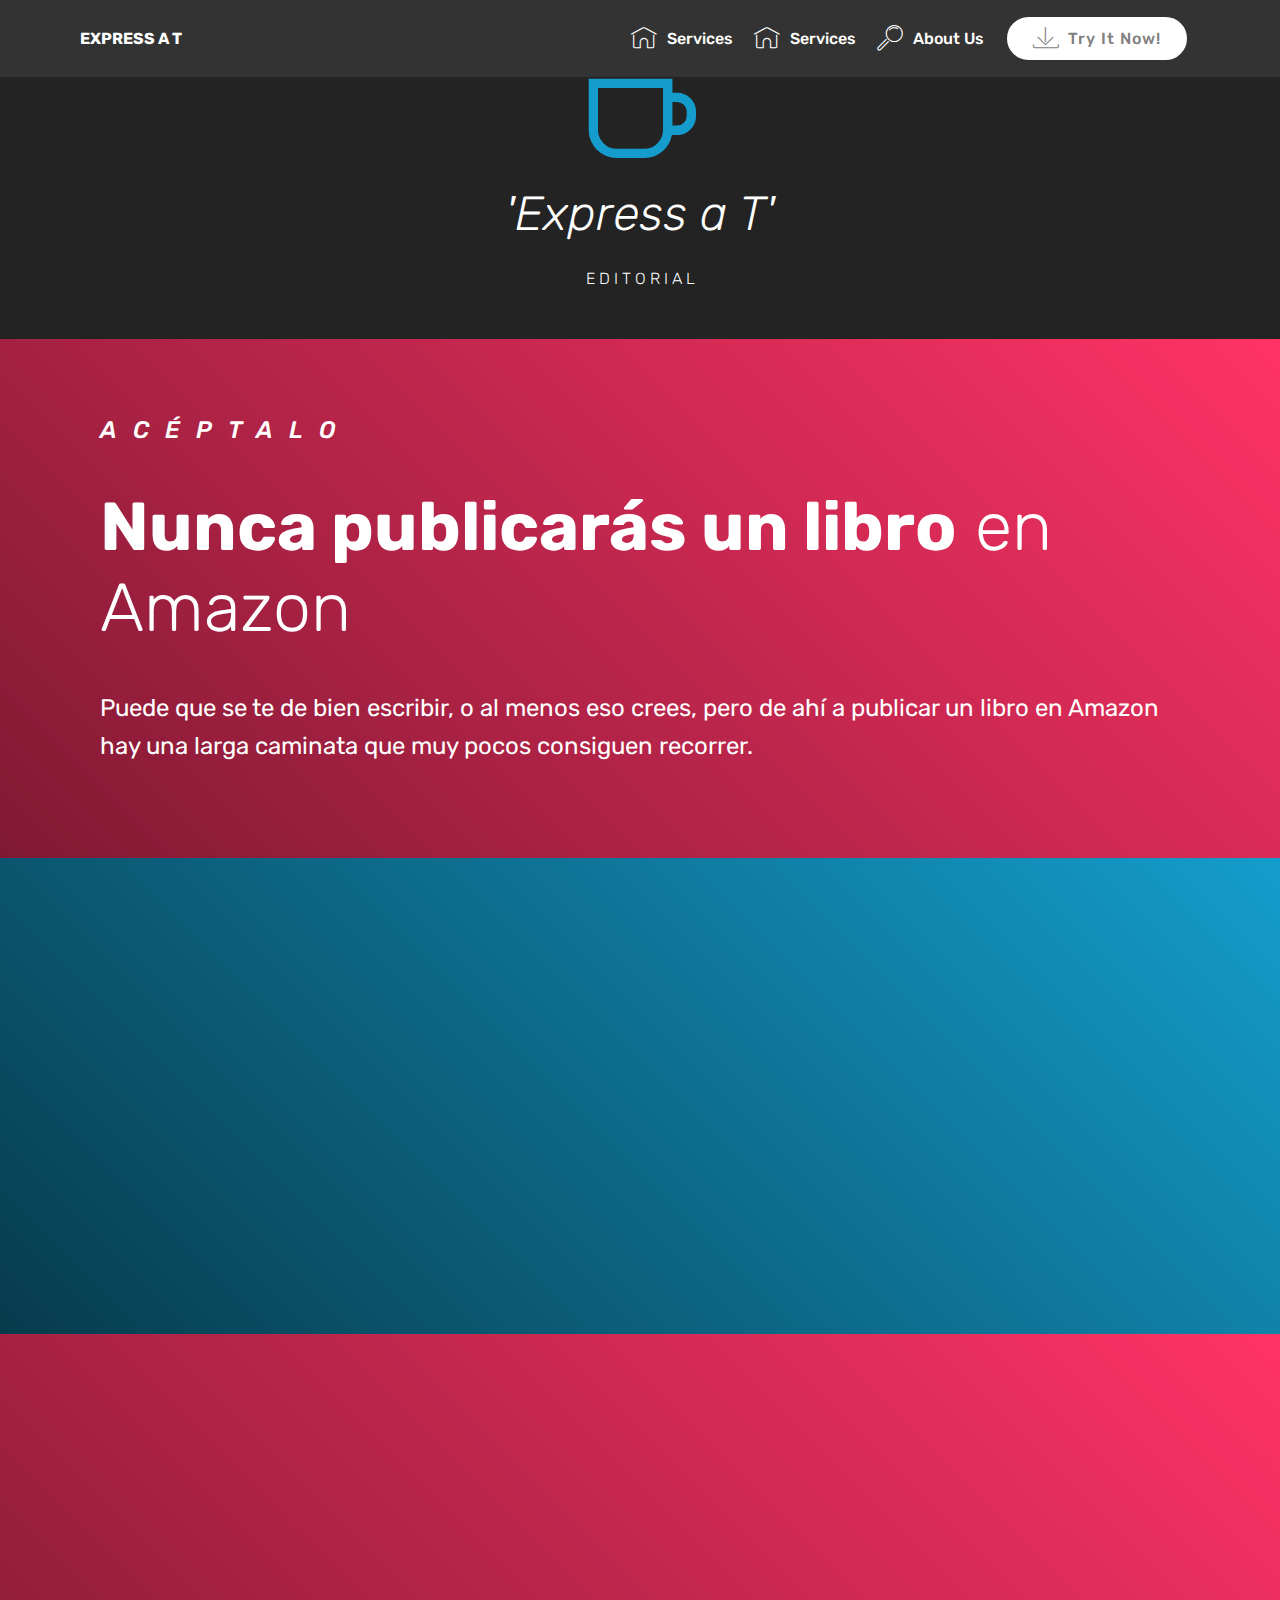
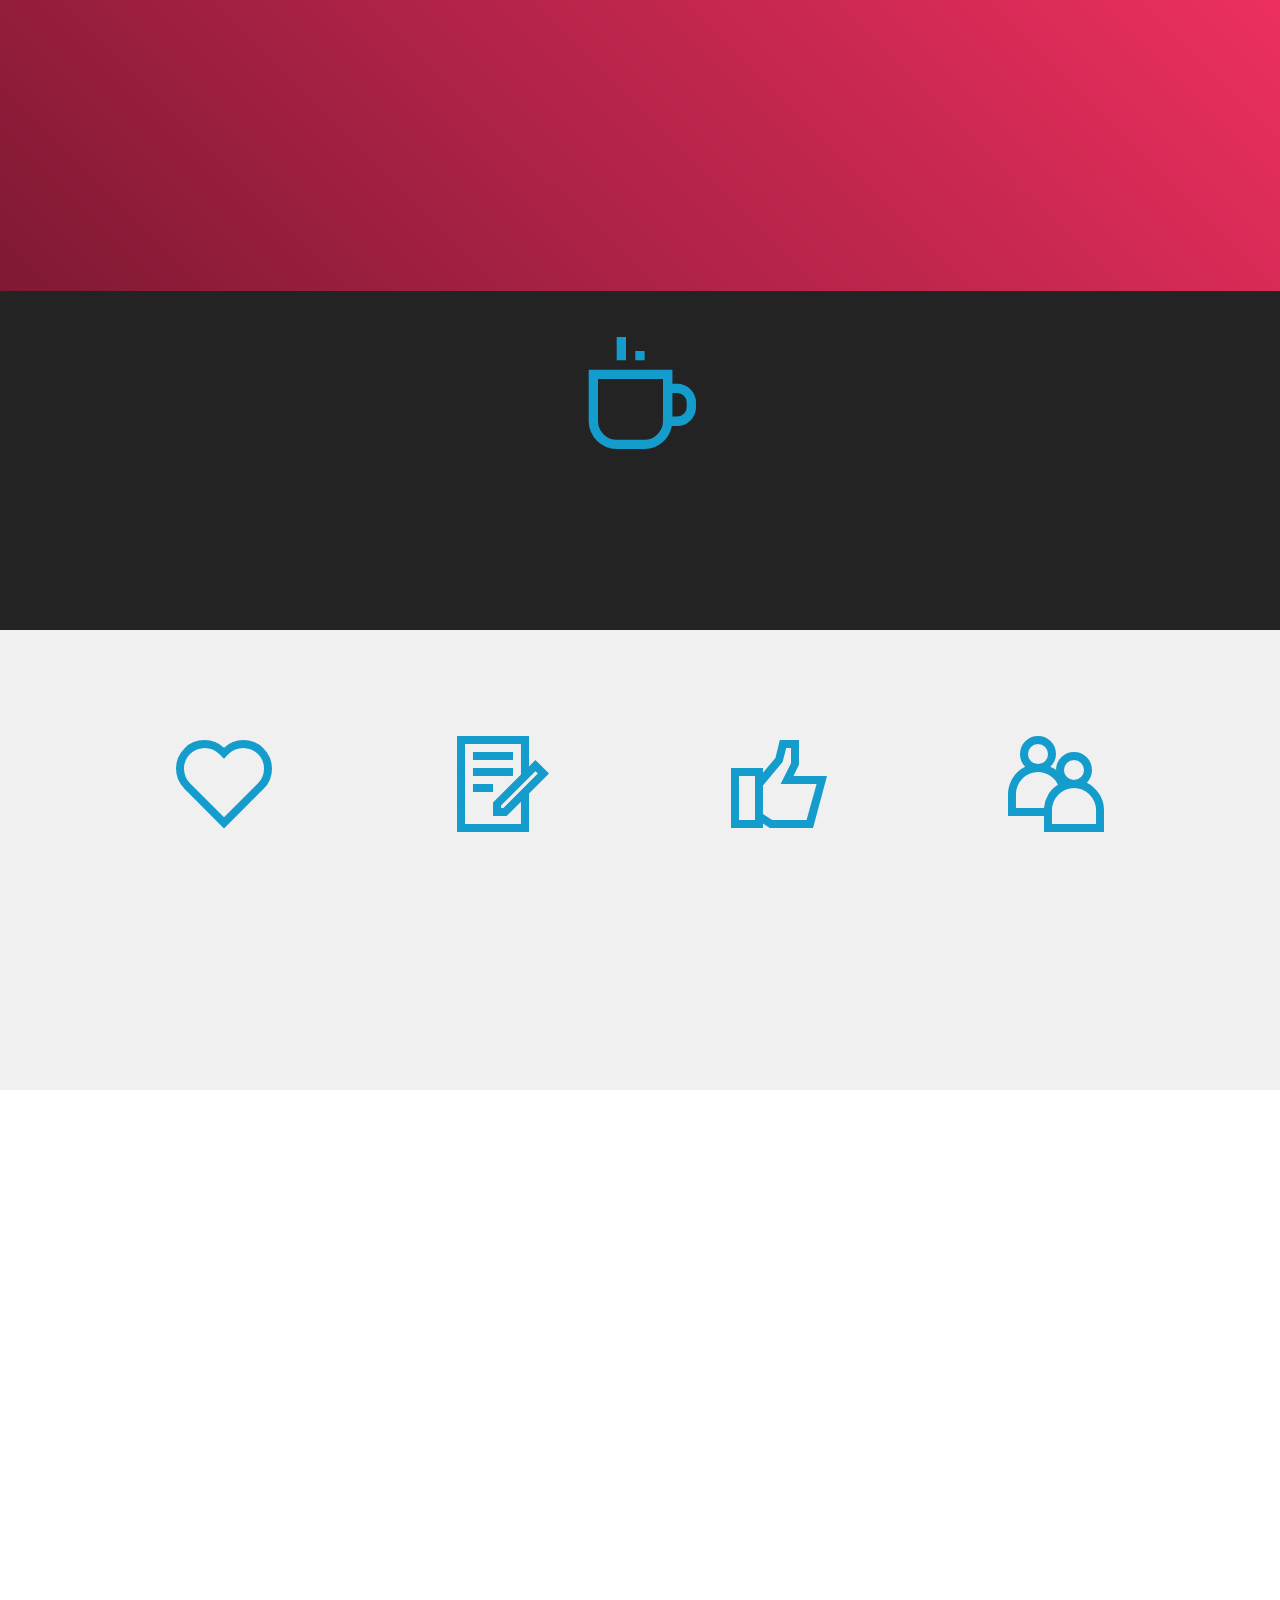
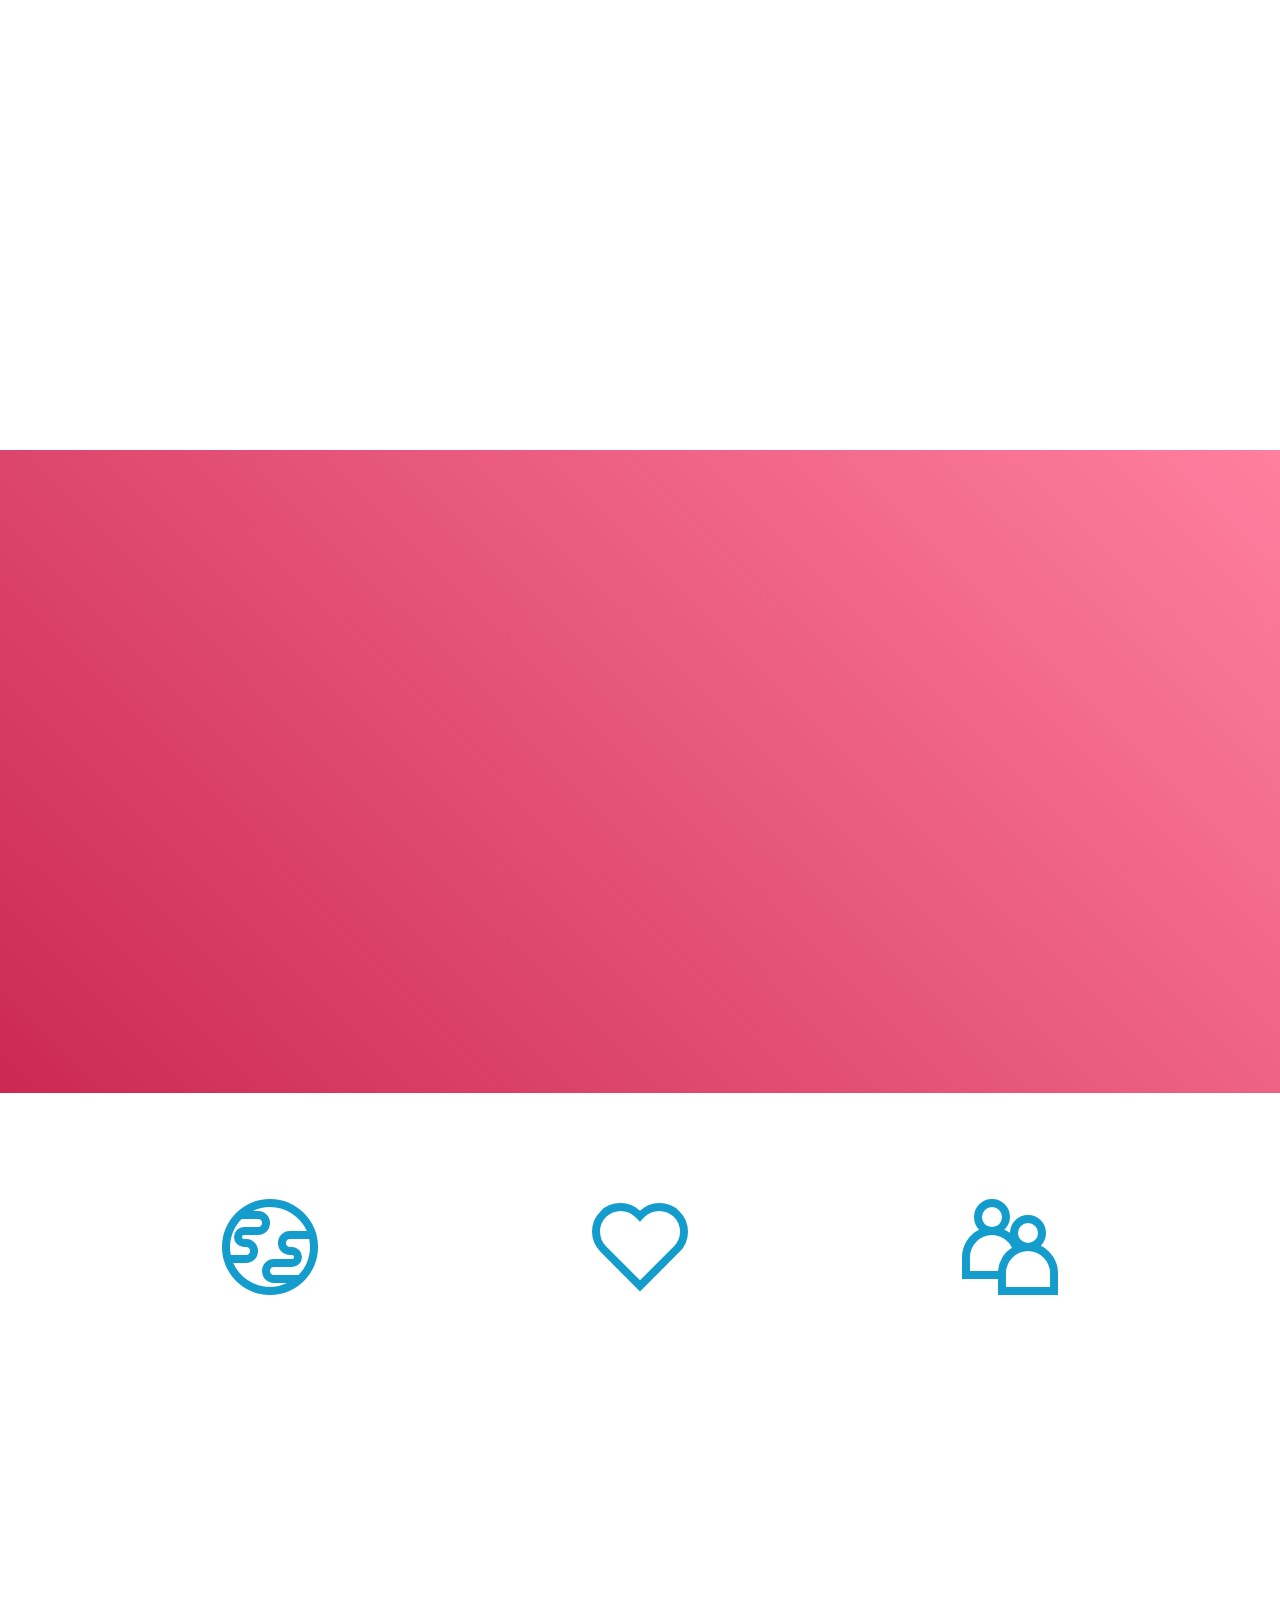
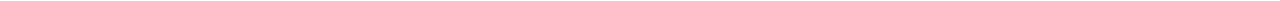
==== commit d6632bdf: "Rename express-a-t-editorial.html to index.html" ====
--- a/index.html
+++ b/index.html
@@ -7,15 +7,17 @@
   <meta name="generator" content="Mobirise v5.2.0, mobirise.com">
   <meta name="viewport" content="width=device-width, initial-scale=1, minimum-scale=1">
   <link rel="shortcut icon" href="assets/images/logo5.png" type="image/x-icon">
-  <meta name="description" content="">
-  
-  
-  <title>Home</title>
+  <meta name="description" content="Una editorial muy personal.">
+  
+  
+  <title>Home de 'Express a T' </title>
   <link rel="stylesheet" href="assets/web/assets/mobirise-icons/mobirise-icons.css">
+  <link rel="stylesheet" href="assets/web/assets/mobirise-icons2/mobirise2.css">
   <link rel="stylesheet" href="assets/bootstrap/css/bootstrap.min.css">
   <link rel="stylesheet" href="assets/bootstrap/css/bootstrap-grid.min.css">
   <link rel="stylesheet" href="assets/bootstrap/css/bootstrap-reboot.min.css">
   <link rel="stylesheet" href="assets/tether/tether.min.css">
+  <link rel="stylesheet" href="assets/dropdown/css/style.css">
   <link rel="stylesheet" href="assets/animatecss/animate.min.css">
   <link rel="stylesheet" href="assets/theme/css/style.css">
   <link rel="preload" as="style" href="assets/mobirise/css/mbr-additional.css"><link rel="stylesheet" href="assets/mobirise/css/mbr-additional.css" type="text/css">
@@ -26,28 +28,313 @@
 </head>
 <body>
   
-  <section class="header1 cid-sfrZIlfd5U" id="header1-0">
-
-    
-
-    
-
+  <section class="menu cid-sft6lrGyCK" once="menu" id="menu1-d">
+
+    
+
+    <nav class="navbar navbar-expand beta-menu navbar-dropdown align-items-center navbar-fixed-top navbar-toggleable-sm">
+        <button class="navbar-toggler navbar-toggler-right" type="button" data-toggle="collapse" data-target="#navbarSupportedContent" aria-controls="navbarSupportedContent" aria-expanded="false" aria-label="Toggle navigation">
+            <div class="hamburger">
+                <span></span>
+                <span></span>
+                <span></span>
+                <span></span>
+            </div>
+        </button>
+        <div class="menu-logo">
+            <div class="navbar-brand">
+                
+                <span class="navbar-caption-wrap"><a class="navbar-caption text-white display-4" href="https://mobiri.se">
+                        EXPRESS A T&nbsp;</a></span>
+            </div>
+        </div>
+        <div class="collapse navbar-collapse" id="navbarSupportedContent">
+            <ul class="navbar-nav nav-dropdown" data-app-modern-menu="true"><li class="nav-item">
+                    <a class="nav-link link text-white display-4" href="https://mobiri.se">
+                        <span class="mbri-home mbr-iconfont mbr-iconfont-btn"></span>
+                        Services
+                    </a>
+                </li><li class="nav-item"><a class="nav-link link text-white display-4" href="https://mobiri.se">
+                        <span class="mbri-home mbr-iconfont mbr-iconfont-btn"></span>
+                        Services
+                    </a></li>
+                <li class="nav-item">
+                    <a class="nav-link link text-white display-4" href="https://mobiri.se">
+                        <span class="mbri-search mbr-iconfont mbr-iconfont-btn"></span>
+                        About Us
+                    </a>
+                </li></ul>
+            <div class="navbar-buttons mbr-section-btn">
+                <a class="btn btn-sm btn-primary display-4" href="https://mobiri.se">
+                    <span class="mbri-save mbr-iconfont mbr-iconfont-btn "></span>
+                    Try It Now!
+                </a>
+            </div>
+        </div>
+    </nav>
+</section>
+
+<section class="features1 cid-sft3Y1u2d1" id="features1-b">
+    
+    
+
+    
     <div class="container">
-        <div class="row justify-content-md-center">
-            <div class="mbr-white col-md-10">
-                <h1 class="mbr-section-title align-center mbr-bold pb-3 mbr-fonts-style display-1">
-                    EXITOSO | Store</h1>
-                <h3 class="mbr-section-subtitle align-center mbr-light pb-3 mbr-fonts-style display-2">
-                    PLATAFORMA CREATIVA</h3>
+        <div class="media-container-row">
+
+            <div class="card p-3 col-12 col-md-6">
+                <div class="card-img pb-3">
+                    <span class="mbr-iconfont mobi-mbri-hot-cup mobi-mbri" style="font-size: 112px;"></span>
+                </div>
+                <div class="card-box">
+                    <h4 class="card-title py-3 mbr-fonts-style display-2"><em>'Express a T'</em></h4>
+                    <p class="mbr-text mbr-fonts-style display-4">
+                        E D I T O R I A L</p>
+                </div>
+            </div>
+
+            
+
+            
+
+            
+
+        </div>
+
+    </div>
+
+</section>
+
+<section class="header11 cid-sfsYSkXE1v" id="header11-8">
+
+    <!-- Block parameters controls (Blue "Gear" panel) -->
+    
+    <!-- End block parameters -->
+
+    
+    <div class="container align-left">
+        <div class="media-container-column mbr-white col-md-12">
+            <h3 class="mbr-section-subtitle py-3 mbr-fonts-style display-5">
+                ACÉPTALO</h3>
+            <h1 class="mbr-section-title py-3 mbr-fonts-style display-1"><strong>Nunca publicarás un libro</strong> en Amazon</h1>
+            <p class="mbr-text py-3 mbr-fonts-style display-5">Puede que se te de bien escribir, o al menos eso crees, pero de ahí a publicar un libro en Amazon hay una larga caminata que muy pocos consiguen recorrer.</p>
+            
+        </div>
+    </div>
+
+    
+</section>
+
+<section class="header11 cid-sft0cQQr10" id="header11-9">
+
+    <!-- Block parameters controls (Blue "Gear" panel) -->
+    
+    <!-- End block parameters -->
+
+    
+    <div class="container align-left">
+        <div class="media-container-column mbr-white col-md-12">
+            <h3 class="mbr-section-subtitle py-3 mbr-fonts-style display-5">
+                ACÉPTALO</h3>
+            <h1 class="mbr-section-title py-3 mbr-fonts-style display-1"><strong>La Autopublicación no existe.</strong></h1>
+            <p class="mbr-text py-3 mbr-fonts-style display-5">No sólo basta con escribir un texto coherente con un título sugerente, hay que saber maquetar el texto, hay que diseñar la portada, hay que crear los archivos adecuados, hay que saber publicar el libro y por supuesto, saber cómo promocionarlo.</p>
+            
+        </div>
+    </div>
+
+    
+</section>
+
+<section class="header11 cid-sft1tQFsPU" id="header11-a">
+
+    <!-- Block parameters controls (Blue "Gear" panel) -->
+    
+    <!-- End block parameters -->
+
+    
+    <div class="container align-left">
+        <div class="media-container-column mbr-white col-md-12">
+            <h3 class="mbr-section-subtitle py-3 mbr-fonts-style display-5">
+                ACÉPTALO</h3>
+            <h1 class="mbr-section-title py-3 mbr-fonts-style display-1"><strong>Y es que nadie sabe hacer 'de todo'.&nbsp;</strong></h1>
+            <p class="mbr-text py-3 mbr-fonts-style display-5">Si lo tuyo es escribir......Excepto casos muy contados encontrar a alguien que se le de bien escribir como para crear un libro y que además sepa diseñar una buena portada, hacer la maquetación, publicarlo en Amazon y promocionarlo.</p>
+            
+        </div>
+    </div>
+
+    
+</section>
+
+<section class="features1 cid-sft4XDWYbk" id="features1-c">
+    
+    
+
+    
+    <div class="container">
+        <div class="media-container-row">
+
+            <div class="card p-3 col-12 col-md-6">
+                <div class="card-img pb-3">
+                    <span class="mbr-iconfont mobi-mbri-hot-cup mobi-mbri" style="font-size: 112px;"></span>
+                </div>
+                <div class="card-box">
+                    <h4 class="card-title py-3 mbr-fonts-style display-5"><em>'T expressas',</em><div><em>y además publicas.</em></div></h4>
+                    <p class="mbr-text mbr-fonts-style display-7">
+                        Ayuda a la publicación</p>
+                </div>
+            </div>
+
+            
+
+            
+
+            
+
+        </div>
+
+    </div>
+
+</section>
+
+<section class="features1 cid-sfs0poTAxF mbr-parallax-background" id="features1-2">
+    
+    
+
+    <div class="mbr-overlay" style="opacity: 0.9; background-color: rgb(239, 239, 239);">
+    </div>
+    <div class="container">
+        <div class="media-container-row">
+
+            <div class="card p-3 col-12 col-md-6 col-lg-3">
+                <div class="card-img pb-3">
+                    <span class="mbr-iconfont mobi-mbri-hearth mobi-mbri"></span>
+                </div>
+                <div class="card-box">
+                    <h4 class="card-title py-3 mbr-fonts-style display-5">Portadas</h4>
+                    <p class="mbr-text mbr-fonts-style display-7">
+                        Diseñamos a medida tu portadas.</p>
+                </div>
+            </div>
+
+            <div class="card p-3 col-12 col-md-6 col-lg-3">
+                <div class="card-img pb-3">
+                    <span class="mbr-iconfont mobi-mbri-contact-form mobi-mbri"></span>
+                </div>
+                <div class="card-box">
+                    <h4 class="card-title py-3 mbr-fonts-style display-5">Maquetación</h4>
+                    <p class="mbr-text mbr-fonts-style display-7">Organizamos contenidos escritos y visuales.</p>
+                </div>
+            </div>
+
+            <div class="card p-3 col-12 col-md-6 col-lg-3">
+                <div class="card-img pb-3">
+                    <span class="mbr-iconfont mobi-mbri-like mobi-mbri"></span>
+                </div>
+                <div class="card-box">
+                    <h4 class="card-title py-3 mbr-fonts-style display-5">Marketing</h4>
+                    <p class="mbr-text mbr-fonts-style display-7">Hacemos que se conozca y se vendan libros.</p>
+                </div>
+            </div>
+
+            <div class="card p-3 col-12 col-md-6 col-lg-3">
+                <div class="card-img pb-3">
+                    <span class="mbr-iconfont mobi-mbri-users mobi-mbri"></span>
+                </div>
+                <div class="card-box">
+                    <h4 class="card-title py-3 mbr-fonts-style display-5">
+                        Co-escritura</h4>
+                    <p class="mbr-text mbr-fonts-style display-7">Ponemos de acuerdo a escritores y a sus contenidos.
+                    </p>
+                </div>
+            </div>
+
+        </div>
+
+    </div>
+
+</section>
+
+<section class="cid-sfs39VKQv7" id="image3-4">
+
+    
+
+    <figure class="mbr-figure">
+            <div class="image-block" style="width: 85%;">
+                <img src="assets/images/mbr-1776x1332.jpg" width="1400" alt="Mobirise">
                 
-                
-            </div>
-        </div>
-    </div>
-
-</section><section style="background-color: #fff; font-family: -apple-system, BlinkMacSystemFont, 'Segoe UI', 'Roboto', 'Helvetica Neue', Arial, sans-serif; color:#aaa; font-size:12px; padding: 0; align-items: center; display: flex;"><a href="https://mobirise.site/j" style="flex: 1 1; height: 3rem; padding-left: 1rem;"></a><p style="flex: 0 0 auto; margin:0; padding-right:1rem;"><a href="https://mobirise.site/r" style="color:#aaa;">This site</a> was started with Mobirise theme</p></section><script src="assets/web/assets/jquery/jquery.min.js"></script>  <script src="assets/popper/popper.min.js"></script>  <script src="assets/bootstrap/js/bootstrap.min.js"></script>  <script src="assets/tether/tether.min.js"></script>  <script src="assets/smoothscroll/smooth-scroll.js"></script>  <script src="assets/viewportchecker/jquery.viewportchecker.js"></script>  <script src="assets/theme/js/script.js"></script>  
+            </div>
+    </figure>
+</section>
+
+<section class="header11 cid-sfs3Cd5Pfk" id="header11-5">
+
+    <!-- Block parameters controls (Blue "Gear" panel) -->
+    
+    <!-- End block parameters -->
+
+    
+    <div class="container align-left">
+        <div class="media-container-column mbr-white col-md-12">
+            <h3 class="mbr-section-subtitle py-3 mbr-fonts-style display-5">¿QUIERES EXPRESARTE?</h3>
+            <h1 class="mbr-section-title py-3 mbr-fonts-style display-1"><strong>Tres tazas</strong> de 'Express a T'</h1>
+            <p class="mbr-text py-3 mbr-fonts-style display-5">El nombre de nuestra editorial tiene tres acepciones. <br><br>[1] <strong>Exprésate:</strong>&nbsp;Cuenta tus experiencias,&nbsp; <br>[2] Servicio&nbsp;<strong>Exprés o Rápido,</strong>&nbsp; <br>[3] <strong>Cafés expresos</strong>, uno para ti y otro para nosotros.&nbsp;</p>
+            
+        </div>
+    </div>
+
+    
+</section>
+
+<section class="features1 cid-sfsWxaORpI" id="features1-7">
+    
+    
+
+    
+    <div class="container">
+        <div class="media-container-row">
+
+            <div class="card p-3 col-12 col-md-6 col-lg-4">
+                <div class="card-img pb-3">
+                    <span class="mbr-iconfont mobi-mbri-globe mobi-mbri"></span>
+                </div>
+                <div class="card-box">
+                    <h4 class="card-title py-3 mbr-fonts-style display-5">
+                        Qué es 'Express a T'</h4>
+                    <p class="mbr-text mbr-fonts-style display-7">Es una Editorial muy particular.</p>
+                </div>
+            </div>
+
+            <div class="card p-3 col-12 col-md-6 col-lg-4">
+                <div class="card-img pb-3">
+                    <span class="mbr-iconfont mobi-mbri-hearth mobi-mbri"></span>
+                </div>
+                <div class="card-box">
+                    <h4 class="card-title py-3 mbr-fonts-style display-5">Nuestros servicios</h4>
+                    <p class="mbr-text mbr-fonts-style display-7">Diseño de portadas, maquetación, publicación online, marketing.</p>
+                </div>
+            </div>
+
+            <div class="card p-3 col-12 col-md-6 col-lg-4">
+                <div class="card-img pb-3">
+                    <span class="mbr-iconfont mobi-mbri-users mobi-mbri"></span>
+                </div>
+                <div class="card-box">
+                    <h4 class="card-title py-3 mbr-fonts-style display-5">
+                        Quienes somos</h4>
+                    <p class="mbr-text mbr-fonts-style display-7">
+                        Un grupo de mentes inquietas en una joint-venture</p>
+                </div>
+            </div>
+
+            
+
+        </div>
+
+    </div>
+
+</section><section style="background-color: #fff; font-family: -apple-system, BlinkMacSystemFont, 'Segoe UI', 'Roboto', 'Helvetica Neue', Arial, sans-serif; color:#aaa; font-size:12px; padding: 0; align-items: center; display: flex;"><a href="https://mobirise.site/c" style="flex: 1 1; height: 3rem; padding-left: 1rem;"></a><p style="flex: 0 0 auto; margin:0; padding-right:1rem;">Mobirise web page builder - <a href="https://mobirise.site/o" style="color:#aaa;">Go here</a></p></section><script src="assets/web/assets/jquery/jquery.min.js"></script>  <script src="assets/popper/popper.min.js"></script>  <script src="assets/bootstrap/js/bootstrap.min.js"></script>  <script src="assets/tether/tether.min.js"></script>  <script src="assets/smoothscroll/smooth-scroll.js"></script>  <script src="assets/dropdown/js/nav-dropdown.js"></script>  <script src="assets/dropdown/js/navbar-dropdown.js"></script>  <script src="assets/touchswipe/jquery.touch-swipe.min.js"></script>  <script src="assets/viewportchecker/jquery.viewportchecker.js"></script>  <script src="assets/parallax/jarallax.min.js"></script>  <script src="assets/theme/js/script.js"></script>  
   
   
   <input name="animation" type="hidden">
   </body>
-</html>+</html>
--- a/assets/web/assets/mobirise-icons2/mobirise2.css
+++ b/assets/web/assets/mobirise-icons2/mobirise2.css
@@ -0,0 +1,498 @@
+@font-face {
+  font-family: 'Moririse2';
+  font-display: swap;
+  src:  url('mobirise2.eot?f2bix4');
+  src:  url('mobirise2.eot?f2bix4#iefix') format('embedded-opentype'),
+    url('mobirise2.ttf?f2bix4') format('truetype'),
+    url('mobirise2.woff?f2bix4') format('woff'),
+    url('mobirise2.svg?f2bix4#mobirise2') format('svg');
+  font-weight: normal;
+  font-style: normal;
+}
+
+[class^="mobi-"], [class*=" mobi-"] {
+  /* use !important to prevent issues with browser extensions that change fonts */
+  font-family: 'Moririse2' !important;
+  speak: none;
+  font-style: normal;
+  font-weight: normal;
+  font-variant: normal;
+  text-transform: none;
+  line-height: 1;
+
+  /* Better Font Rendering =========== */
+  -webkit-font-smoothing: antialiased;
+  -moz-osx-font-smoothing: grayscale;
+}
+
+.mobi-mbri-add-submenu:before {
+  content: "\e900";
+}
+.mobi-mbri-alert:before {
+  content: "\e901";
+}
+.mobi-mbri-align-center:before {
+  content: "\e902";
+}
+.mobi-mbri-align-justify:before {
+  content: "\e903";
+}
+.mobi-mbri-align-left:before {
+  content: "\e904";
+}
+.mobi-mbri-align-right:before {
+  content: "\e905";
+}
+.mobi-mbri-android:before {
+  content: "\e906";
+}
+.mobi-mbri-apple:before {
+  content: "\e907";
+}
+.mobi-mbri-arrow-down:before {
+  content: "\e908";
+}
+.mobi-mbri-arrow-next:before {
+  content: "\e909";
+}
+.mobi-mbri-arrow-prev:before {
+  content: "\e90a";
+}
+.mobi-mbri-arrow-up:before {
+  content: "\e90b";
+}
+.mobi-mbri-bold:before {
+  content: "\e90c";
+}
+.mobi-mbri-bookmark:before {
+  content: "\e90d";
+}
+.mobi-mbri-bootstrap:before {
+  content: "\e90e";
+}
+.mobi-mbri-briefcase:before {
+  content: "\e90f";
+}
+.mobi-mbri-browse:before {
+  content: "\e910";
+}
+.mobi-mbri-bulleted-list:before {
+  content: "\e911";
+}
+.mobi-mbri-calendar:before {
+  content: "\e912";
+}
+.mobi-mbri-camera:before {
+  content: "\e913";
+}
+.mobi-mbri-cart-add:before {
+  content: "\e914";
+}
+.mobi-mbri-cart-full:before {
+  content: "\e915";
+}
+.mobi-mbri-cash:before {
+  content: "\e916";
+}
+.mobi-mbri-change-style:before {
+  content: "\e917";
+}
+.mobi-mbri-chat:before {
+  content: "\e918";
+}
+.mobi-mbri-clock:before {
+  content: "\e919";
+}
+.mobi-mbri-close:before {
+  content: "\e91a";
+}
+.mobi-mbri-cloud:before {
+  content: "\e91b";
+}
+.mobi-mbri-code:before {
+  content: "\e91c";
+}
+.mobi-mbri-contact-form:before {
+  content: "\e91d";
+}
+.mobi-mbri-credit-card:before {
+  content: "\e91e";
+}
+.mobi-mbri-cursor-click:before {
+  content: "\e91f";
+}
+.mobi-mbri-cust-feedback:before {
+  content: "\e920";
+}
+.mobi-mbri-database:before {
+  content: "\e921";
+}
+.mobi-mbri-delivery:before {
+  content: "\e922";
+}
+.mobi-mbri-desktop:before {
+  content: "\e923";
+}
+.mobi-mbri-devices:before {
+  content: "\e924";
+}
+.mobi-mbri-down:before {
+  content: "\e925";
+}
+.mobi-mbri-download-2:before {
+  content: "\e926";
+}
+.mobi-mbri-download:before {
+  content: "\e927";
+}
+.mobi-mbri-drag-n-drop-2:before {
+  content: "\e928";
+}
+.mobi-mbri-drag-n-drop:before {
+  content: "\e929";
+}
+.mobi-mbri-edit-2:before {
+  content: "\e92a";
+}
+.mobi-mbri-edit:before {
+  content: "\e92b";
+}
+.mobi-mbri-error:before {
+  content: "\e92c";
+}
+.mobi-mbri-extension:before {
+  content: "\e92d";
+}
+.mobi-mbri-features:before {
+  content: "\e92e";
+}
+.mobi-mbri-file:before {
+  content: "\e92f";
+}
+.mobi-mbri-flag:before {
+  content: "\e930";
+}
+.mobi-mbri-folder:before {
+  content: "\e931";
+}
+.mobi-mbri-gift:before {
+  content: "\e932";
+}
+.mobi-mbri-github:before {
+  content: "\e933";
+}
+.mobi-mbri-globe-2:before {
+  content: "\e934";
+}
+.mobi-mbri-globe:before {
+  content: "\e935";
+}
+.mobi-mbri-growing-chart:before {
+  content: "\e936";
+}
+.mobi-mbri-hearth:before {
+  content: "\e937";
+}
+.mobi-mbri-help:before {
+  content: "\e938";
+}
+.mobi-mbri-home:before {
+  content: "\e939";
+}
+.mobi-mbri-hot-cup:before {
+  content: "\e93a";
+}
+.mobi-mbri-idea:before {
+  content: "\e93b";
+}
+.mobi-mbri-image-gallery:before {
+  content: "\e93c";
+}
+.mobi-mbri-image-slider:before {
+  content: "\e93d";
+}
+.mobi-mbri-info:before {
+  content: "\e93e";
+}
+.mobi-mbri-italic:before {
+  content: "\e93f";
+}
+.mobi-mbri-key:before {
+  content: "\e940";
+}
+.mobi-mbri-laptop:before {
+  content: "\e941";
+}
+.mobi-mbri-layers:before {
+  content: "\e942";
+}
+.mobi-mbri-left-right:before {
+  content: "\e943";
+}
+.mobi-mbri-left:before {
+  content: "\e944";
+}
+.mobi-mbri-letter:before {
+  content: "\e945";
+}
+.mobi-mbri-like:before {
+  content: "\e946";
+}
+.mobi-mbri-link:before {
+  content: "\e947";
+}
+.mobi-mbri-lock:before {
+  content: "\e948";
+}
+.mobi-mbri-login:before {
+  content: "\e949";
+}
+.mobi-mbri-logout:before {
+  content: "\e94a";
+}
+.mobi-mbri-magic-stick:before {
+  content: "\e94b";
+}
+.mobi-mbri-map-pin:before {
+  content: "\e94c";
+}
+.mobi-mbri-menu:before {
+  content: "\e94d";
+}
+.mobi-mbri-mobile-2:before {
+  content: "\e94e";
+}
+.mobi-mbri-mobile-horizontal:before {
+  content: "\e94f";
+}
+.mobi-mbri-mobile:before {
+  content: "\e950";
+}
+.mobi-mbri-mobirise:before {
+  content: "\e951";
+}
+.mobi-mbri-more-horizontal:before {
+  content: "\e952";
+}
+.mobi-mbri-more-vertical:before {
+  content: "\e953";
+}
+.mobi-mbri-music:before {
+  content: "\e954";
+}
+.mobi-mbri-new-file:before {
+  content: "\e955";
+}
+.mobi-mbri-numbered-list:before {
+  content: "\e956";
+}
+.mobi-mbri-opened-folder:before {
+  content: "\e957";
+}
+.mobi-mbri-pages:before {
+  content: "\e958";
+}
+.mobi-mbri-paper-plane:before {
+  content: "\e959";
+}
+.mobi-mbri-paperclip:before {
+  content: "\e95a";
+}
+.mobi-mbri-phone:before {
+  content: "\e95b";
+}
+.mobi-mbri-photo:before {
+  content: "\e95c";
+}
+.mobi-mbri-photos:before {
+  content: "\e95d";
+}
+.mobi-mbri-pin:before {
+  content: "\e95e";
+}
+.mobi-mbri-play:before {
+  content: "\e95f";
+}
+.mobi-mbri-plus:before {
+  content: "\e960";
+}
+.mobi-mbri-preview:before {
+  content: "\e961";
+}
+.mobi-mbri-print:before {
+  content: "\e962";
+}
+.mobi-mbri-protect:before {
+  content: "\e963";
+}
+.mobi-mbri-question:before {
+  content: "\e964";
+}
+.mobi-mbri-quote-left:before {
+  content: "\e965";
+}
+.mobi-mbri-quote-right:before {
+  content: "\e966";
+}
+.mobi-mbri-redo:before {
+  content: "\e967";
+}
+.mobi-mbri-refresh:before {
+  content: "\e968";
+}
+.mobi-mbri-responsive-2:before {
+  content: "\e969";
+}
+.mobi-mbri-responsive:before {
+  content: "\e96a";
+}
+.mobi-mbri-right:before {
+  content: "\e96b";
+}
+.mobi-mbri-rocket:before {
+  content: "\e96c";
+}
+.mobi-mbri-sad-face:before {
+  content: "\e96d";
+}
+.mobi-mbri-sale:before {
+  content: "\e96e";
+}
+.mobi-mbri-save:before {
+  content: "\e96f";
+}
+.mobi-mbri-search:before {
+  content: "\e970";
+}
+.mobi-mbri-setting-2:before {
+  content: "\e971";
+}
+.mobi-mbri-setting-3:before {
+  content: "\e972";
+}
+.mobi-mbri-setting:before {
+  content: "\e973";
+}
+.mobi-mbri-share:before {
+  content: "\e974";
+}
+.mobi-mbri-shopping-bag:before {
+  content: "\e975";
+}
+.mobi-mbri-shopping-basket:before {
+  content: "\e976";
+}
+.mobi-mbri-shopping-cart:before {
+  content: "\e977";
+}
+.mobi-mbri-sites:before {
+  content: "\e978";
+}
+.mobi-mbri-smile-face:before {
+  content: "\e979";
+}
+.mobi-mbri-speed:before {
+  content: "\e97a";
+}
+.mobi-mbri-star:before {
+  content: "\e97b";
+}
+.mobi-mbri-success:before {
+  content: "\e97c";
+}
+.mobi-mbri-sun:before {
+  content: "\e97d";
+}
+.mobi-mbri-sun2:before {
+  content: "\e97e";
+}
+.mobi-mbri-tablet-vertical:before {
+  content: "\e97f";
+}
+.mobi-mbri-tablet:before {
+  content: "\e980";
+}
+.mobi-mbri-target:before {
+  content: "\e981";
+}
+.mobi-mbri-timer:before {
+  content: "\e982";
+}
+.mobi-mbri-to-ftp:before {
+  content: "\e983";
+}
+.mobi-mbri-to-local-drive:before {
+  content: "\e984";
+}
+.mobi-mbri-touch-swipe:before {
+  content: "\e985";
+}
+.mobi-mbri-touch:before {
+  content: "\e986";
+}
+.mobi-mbri-trash:before {
+  content: "\e987";
+}
+.mobi-mbri-underline:before {
+  content: "\e988";
+}
+.mobi-mbri-undo:before {
+  content: "\e989";
+}
+.mobi-mbri-unlink:before {
+  content: "\e98a";
+}
+.mobi-mbri-unlock:before {
+  content: "\e98b";
+}
+.mobi-mbri-up-down:before {
+  content: "\e98c";
+}
+.mobi-mbri-up:before {
+  content: "\e98d";
+}
+.mobi-mbri-update:before {
+  content: "\e98e";
+}
+.mobi-mbri-upload-2:before {
+  content: "\e98f";
+}
+.mobi-mbri-upload:before {
+  content: "\e990";
+}
+.mobi-mbri-user-2:before {
+  content: "\e991";
+}
+.mobi-mbri-user:before {
+  content: "\e992";
+}
+.mobi-mbri-users:before {
+  content: "\e993";
+}
+.mobi-mbri-video-play:before {
+  content: "\e994";
+}
+.mobi-mbri-video:before {
+  content: "\e995";
+}
+.mobi-mbri-watch:before {
+  content: "\e996";
+}
+.mobi-mbri-website-theme-2:before {
+  content: "\e997";
+}
+.mobi-mbri-website-theme:before {
+  content: "\e998";
+}
+.mobi-mbri-wifi:before {
+  content: "\e999";
+}
+.mobi-mbri-windows:before {
+  content: "\e99a";
+}
+.mobi-mbri-zoom-in:before {
+  content: "\e99b";
+}
+.mobi-mbri-zoom-out:before {
+  content: "\e99c";
+}
--- a/assets/dropdown/css/style.css
+++ b/assets/dropdown/css/style.css
@@ -0,0 +1,265 @@
+.navbar-dropdown {
+  left: 0;
+  padding: 0;
+  position: absolute;
+  right: 0;
+  top: 0;
+  transition: all 0.45s ease;
+  z-index: 1030;
+  background: #282828; }
+  .navbar-dropdown .navbar-logo {
+    margin-right: 0.8rem;
+    transition: margin 0.3s ease-in-out;
+    vertical-align: middle; }
+    .navbar-dropdown .navbar-logo img {
+      height: 3.125rem;
+      transition: all 0.3s ease-in-out; }
+    .navbar-dropdown .navbar-logo.mbr-iconfont {
+      font-size: 3.125rem;
+      line-height: 3.125rem; }
+  .navbar-dropdown .navbar-caption {
+    font-weight: 700;
+    white-space: normal;
+    vertical-align: -4px;
+    line-height: 3.125rem !important; }
+    .navbar-dropdown .navbar-caption, .navbar-dropdown .navbar-caption:hover {
+      color: inherit;
+      text-decoration: none; }
+  .navbar-dropdown .mbr-iconfont + .navbar-caption {
+    vertical-align: -1px; }
+  .navbar-dropdown.navbar-fixed-top {
+    position: fixed; }
+  .navbar-dropdown .navbar-brand span {
+    vertical-align: -4px; }
+  .navbar-dropdown.bg-color.transparent {
+    background: none; }
+  .navbar-dropdown.navbar-short .navbar-brand {
+    padding: 0.625rem 0; }
+    .navbar-dropdown.navbar-short .navbar-brand span {
+      vertical-align: -1px; }
+  .navbar-dropdown.navbar-short .navbar-caption {
+    line-height: 2.375rem !important;
+    vertical-align: -2px; }
+  .navbar-dropdown.navbar-short .navbar-logo {
+    margin-right: 0.5rem; }
+    .navbar-dropdown.navbar-short .navbar-logo img {
+      height: 2.375rem; }
+    .navbar-dropdown.navbar-short .navbar-logo.mbr-iconfont {
+      font-size: 2.375rem;
+      line-height: 2.375rem; }
+  .navbar-dropdown.navbar-short .mbr-table-cell {
+    height: 3.625rem; }
+  .navbar-dropdown .navbar-close {
+    left: 0.6875rem;
+    position: fixed;
+    top: 0.75rem;
+    z-index: 1000; }
+  .navbar-dropdown .hamburger-icon {
+    content: "";
+    display: inline-block;
+    vertical-align: middle;
+    width: 16px;
+    -webkit-box-shadow: 0 -6px 0 1px #282828,0 0 0 1px #282828,0 6px 0 1px #282828;
+    -moz-box-shadow: 0 -6px 0 1px #282828,0 0 0 1px #282828,0 6px 0 1px #282828;
+    box-shadow: 0 -6px 0 1px #282828,0 0 0 1px #282828,0 6px 0 1px #282828; }
+
+.dropdown-menu .dropdown-toggle[data-toggle="dropdown-submenu"]::after {
+  border-bottom: 0.35em solid transparent;
+  border-left: 0.35em solid;
+  border-right: 0;
+  border-top: 0.35em solid transparent;
+  margin-left: 0.3rem; }
+
+.dropdown-menu .dropdown-item:focus {
+  outline: 0; }
+
+.nav-dropdown {
+  font-size: 0.75rem;
+  font-weight: 500;
+  height: auto !important; }
+  .nav-dropdown .nav-btn {
+    padding-left: 1rem; }
+  .nav-dropdown .link {
+    margin: .667em 1.667em;
+    font-weight: 500;
+    padding: 0;
+    transition: color .2s ease-in-out; }
+    .nav-dropdown .link.dropdown-toggle {
+      margin-right: 2.583em; }
+      .nav-dropdown .link.dropdown-toggle::after {
+        margin-left: .25rem;
+        border-top: 0.35em solid;
+        border-right: 0.35em solid transparent;
+        border-left: 0.35em solid transparent;
+        border-bottom: 0; }
+      .nav-dropdown .link.dropdown-toggle[aria-expanded="true"] {
+        margin: 0;
+        padding: 0.667em 3.263em  0.667em 1.667em; }
+  .nav-dropdown .link::after,
+  .nav-dropdown .dropdown-item::after {
+    color: inherit; }
+  .nav-dropdown .btn {
+    font-size: 0.75rem;
+    font-weight: 700;
+    letter-spacing: 0;
+    margin-bottom: 0;
+    padding-left: 1.25rem;
+    padding-right: 1.25rem; }
+  .nav-dropdown .dropdown-menu {
+    border-radius: 0;
+    border: 0;
+    left: 0;
+    margin: 0;
+    padding-bottom: 1.25rem;
+    padding-top: 1.25rem;
+    position: relative; }
+  .nav-dropdown .dropdown-submenu {
+    margin-left: 0.125rem;
+    top: 0; }
+  .nav-dropdown .dropdown-item {
+    font-weight: 500;
+    line-height: 2;
+    padding: 0.3846em 4.615em 0.3846em 1.5385em;
+    position: relative;
+    transition: color .2s ease-in-out, background-color .2s ease-in-out; }
+    .nav-dropdown .dropdown-item::after {
+      margin-top: -0.3077em;
+      position: absolute;
+      right: 1.1538em;
+      top: 50%; }
+    .nav-dropdown .dropdown-item:focus, .nav-dropdown .dropdown-item:hover {
+      background: none; }
+
+@media (max-width: 767px) {
+  .nav-dropdown.navbar-toggleable-sm {
+    bottom: 0;
+    display: none;
+    left: 0;
+    overflow-x: hidden;
+    position: fixed;
+    top: 0;
+    transform: translateX(-100%);
+    -ms-transform: translateX(-100%);
+    -webkit-transform: translateX(-100%);
+    width: 18.75rem;
+    z-index: 999; } }
+.nav-dropdown.navbar-toggleable-xl {
+  bottom: 0;
+  display: none;
+  left: 0;
+  overflow-x: hidden;
+  position: fixed;
+  top: 0;
+  transform: translateX(-100%);
+  -ms-transform: translateX(-100%);
+  -webkit-transform: translateX(-100%);
+  width: 18.75rem;
+  z-index: 999; }
+
+.nav-dropdown-sm {
+  display: block !important;
+  overflow-x: hidden;
+  overflow: auto;
+  padding-top: 3.875rem; }
+  .nav-dropdown-sm::after {
+    content: "";
+    display: block;
+    height: 3rem;
+    width: 100%; }
+  .nav-dropdown-sm.collapse.in ~ .navbar-close {
+    display: block !important; }
+  .nav-dropdown-sm.collapsing, .nav-dropdown-sm.collapse.in {
+    transform: translateX(0);
+    -ms-transform: translateX(0);
+    -webkit-transform: translateX(0);
+    transition: all 0.25s ease-out;
+    -webkit-transition: all 0.25s ease-out;
+    background: #282828; }
+  .nav-dropdown-sm.collapsing[aria-expanded="false"] {
+    transform: translateX(-100%);
+    -ms-transform: translateX(-100%);
+    -webkit-transform: translateX(-100%); }
+  .nav-dropdown-sm .nav-item {
+    display: block;
+    margin-left: 0 !important;
+    padding-left: 0; }
+  .nav-dropdown-sm .link,
+  .nav-dropdown-sm .dropdown-item {
+    border-top: 1px dotted rgba(255, 255, 255, 0.1);
+    font-size: 0.8125rem;
+    line-height: 1.6;
+    margin: 0 !important;
+    padding: 0.875rem 2.4rem 0.875rem 1.5625rem !important;
+    position: relative;
+    white-space: normal; }
+    .nav-dropdown-sm .link:focus, .nav-dropdown-sm .link:hover,
+    .nav-dropdown-sm .dropdown-item:focus,
+    .nav-dropdown-sm .dropdown-item:hover {
+      background: rgba(0, 0, 0, 0.2) !important;
+      color: #c0a375; }
+  .nav-dropdown-sm .nav-btn {
+    position: relative;
+    padding: 1.5625rem 1.5625rem 0 1.5625rem; }
+    .nav-dropdown-sm .nav-btn::before {
+      border-top: 1px dotted rgba(255, 255, 255, 0.1);
+      content: "";
+      left: 0;
+      position: absolute;
+      top: 0;
+      width: 100%; }
+    .nav-dropdown-sm .nav-btn + .nav-btn {
+      padding-top: 0.625rem; }
+      .nav-dropdown-sm .nav-btn + .nav-btn::before {
+        display: none; }
+  .nav-dropdown-sm .btn {
+    padding: 0.625rem 0; }
+  .nav-dropdown-sm .dropdown-toggle[data-toggle="dropdown-submenu"]::after {
+    margin-left: .25rem;
+    border-top: 0.35em solid;
+    border-right: 0.35em solid transparent;
+    border-left: 0.35em solid transparent;
+    border-bottom: 0; }
+  .nav-dropdown-sm .dropdown-toggle[data-toggle="dropdown-submenu"][aria-expanded="true"]::after {
+    border-top: 0;
+    border-right: 0.35em solid transparent;
+    border-left: 0.35em solid transparent;
+    border-bottom: 0.35em solid; }
+  .nav-dropdown-sm .dropdown-menu {
+    margin: 0;
+    padding: 0;
+    position: relative;
+    top: 0;
+    left: 0;
+    width: 100%;
+    border: 0;
+    float: none;
+    border-radius: 0;
+    background: none; }
+  .nav-dropdown-sm .dropdown-submenu {
+    left: 100%;
+    margin-left: 0.125rem;
+    margin-top: -1.25rem;
+    top: 0; }
+
+.navbar-toggleable-sm .nav-dropdown .dropdown-menu {
+  position: absolute; }
+
+.navbar-toggleable-sm .nav-dropdown .dropdown-submenu {
+  left: 100%;
+  margin-left: 0.125rem;
+  margin-top: -1.25rem;
+  top: 0; }
+
+.navbar-toggleable-sm.opened .nav-dropdown .dropdown-menu {
+  position: relative; }
+
+.navbar-toggleable-sm.opened .nav-dropdown .dropdown-submenu {
+  left: 0;
+  margin-left: 00rem;
+  margin-top: 0rem;
+  top: 0; }
+
+.is-builder .nav-dropdown.collapsing {
+  transition: none !important; }
+
+/*# sourceMappingURL=style.css.map */
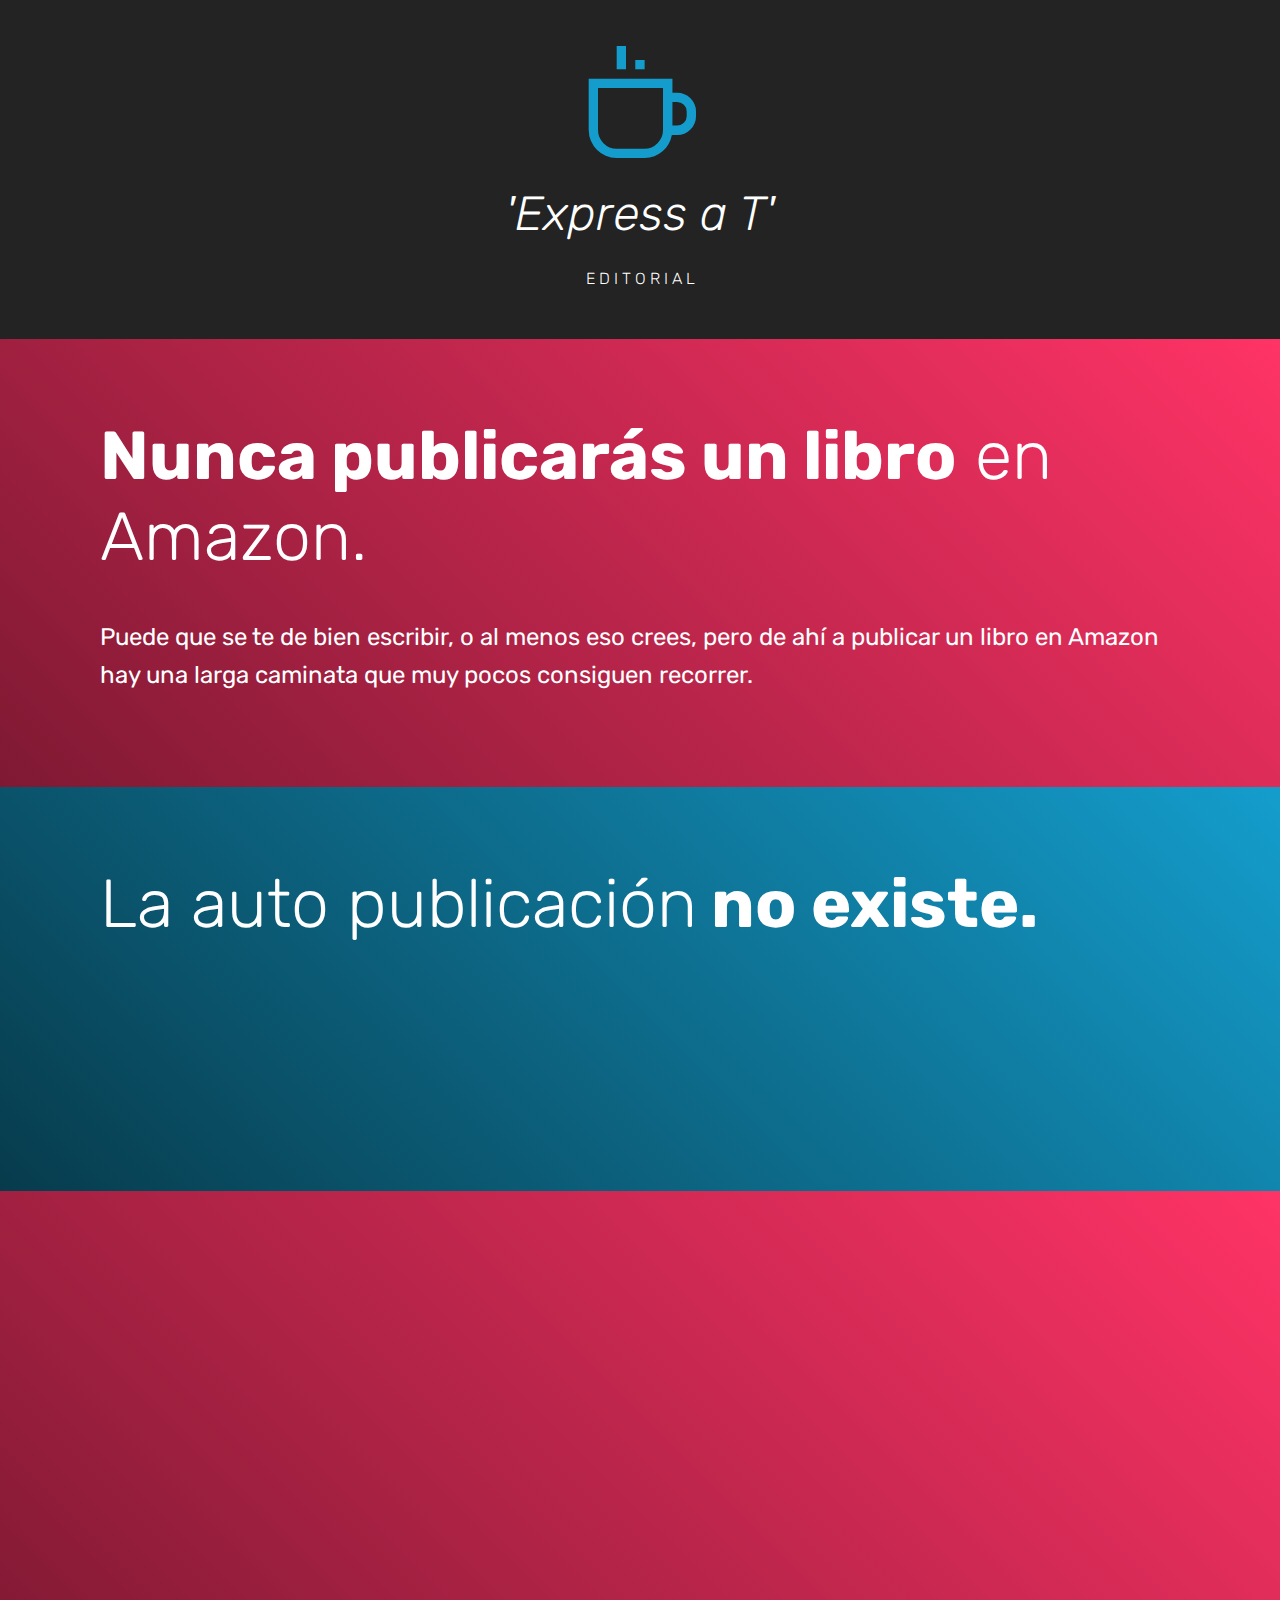
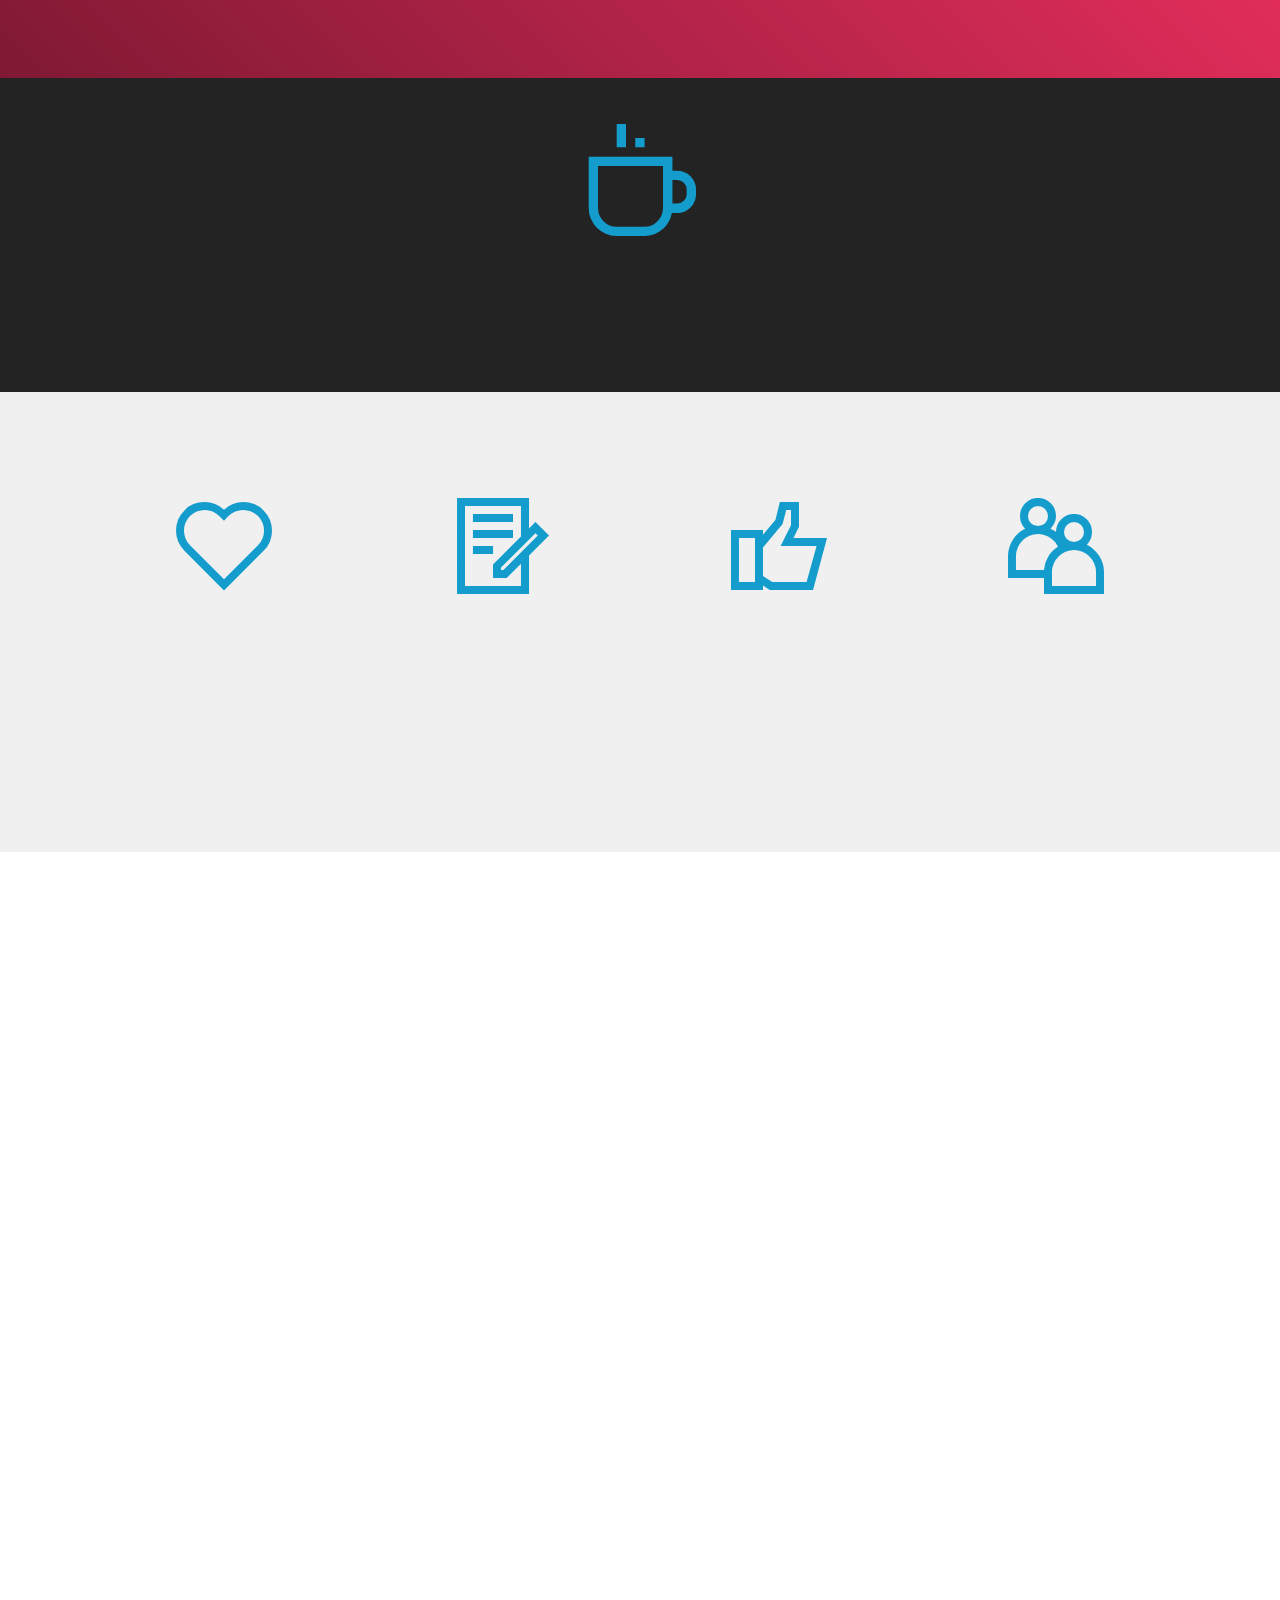
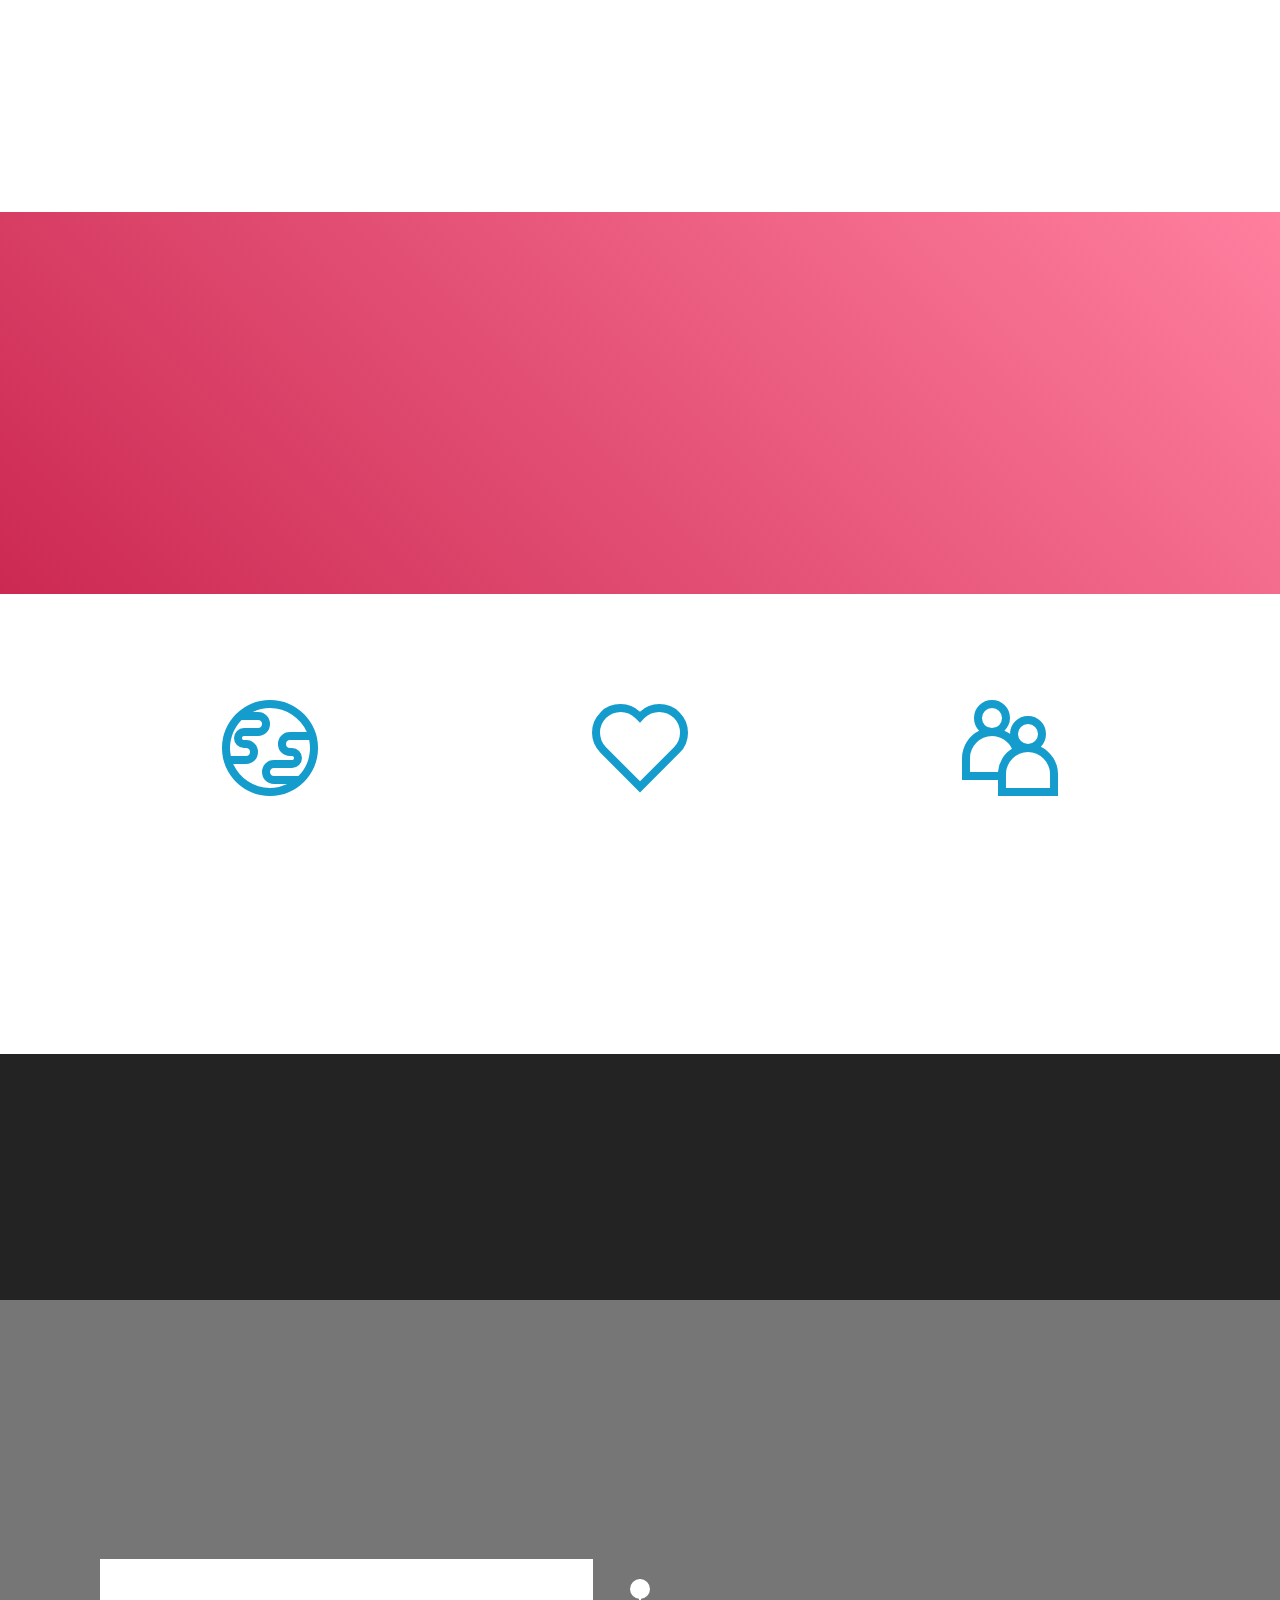
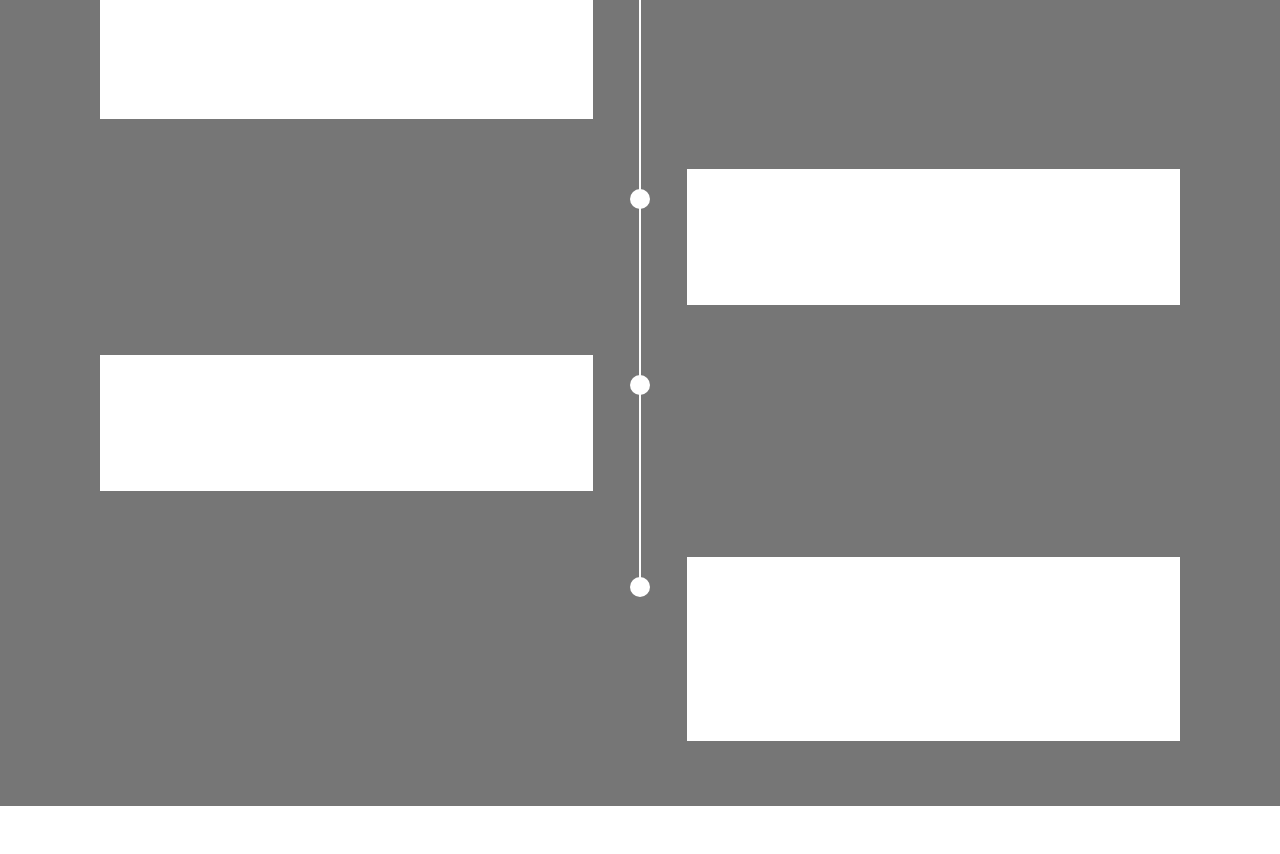
==== commit 0cdfd09a: "Add files via upload" ====
--- a/index.html
+++ b/index.html
@@ -11,13 +11,12 @@
   
   
   <title>Home de 'Express a T' </title>
+  <link rel="stylesheet" href="assets/web/assets/mobirise-icons2/mobirise2.css">
   <link rel="stylesheet" href="assets/web/assets/mobirise-icons/mobirise-icons.css">
-  <link rel="stylesheet" href="assets/web/assets/mobirise-icons2/mobirise2.css">
   <link rel="stylesheet" href="assets/bootstrap/css/bootstrap.min.css">
   <link rel="stylesheet" href="assets/bootstrap/css/bootstrap-grid.min.css">
   <link rel="stylesheet" href="assets/bootstrap/css/bootstrap-reboot.min.css">
   <link rel="stylesheet" href="assets/tether/tether.min.css">
-  <link rel="stylesheet" href="assets/dropdown/css/style.css">
   <link rel="stylesheet" href="assets/animatecss/animate.min.css">
   <link rel="stylesheet" href="assets/theme/css/style.css">
   <link rel="preload" as="style" href="assets/mobirise/css/mbr-additional.css"><link rel="stylesheet" href="assets/mobirise/css/mbr-additional.css" type="text/css">
@@ -28,53 +27,7 @@
 </head>
 <body>
   
-  <section class="menu cid-sft6lrGyCK" once="menu" id="menu1-d">
-
-    
-
-    <nav class="navbar navbar-expand beta-menu navbar-dropdown align-items-center navbar-fixed-top navbar-toggleable-sm">
-        <button class="navbar-toggler navbar-toggler-right" type="button" data-toggle="collapse" data-target="#navbarSupportedContent" aria-controls="navbarSupportedContent" aria-expanded="false" aria-label="Toggle navigation">
-            <div class="hamburger">
-                <span></span>
-                <span></span>
-                <span></span>
-                <span></span>
-            </div>
-        </button>
-        <div class="menu-logo">
-            <div class="navbar-brand">
-                
-                <span class="navbar-caption-wrap"><a class="navbar-caption text-white display-4" href="https://mobiri.se">
-                        EXPRESS A T&nbsp;</a></span>
-            </div>
-        </div>
-        <div class="collapse navbar-collapse" id="navbarSupportedContent">
-            <ul class="navbar-nav nav-dropdown" data-app-modern-menu="true"><li class="nav-item">
-                    <a class="nav-link link text-white display-4" href="https://mobiri.se">
-                        <span class="mbri-home mbr-iconfont mbr-iconfont-btn"></span>
-                        Services
-                    </a>
-                </li><li class="nav-item"><a class="nav-link link text-white display-4" href="https://mobiri.se">
-                        <span class="mbri-home mbr-iconfont mbr-iconfont-btn"></span>
-                        Services
-                    </a></li>
-                <li class="nav-item">
-                    <a class="nav-link link text-white display-4" href="https://mobiri.se">
-                        <span class="mbri-search mbr-iconfont mbr-iconfont-btn"></span>
-                        About Us
-                    </a>
-                </li></ul>
-            <div class="navbar-buttons mbr-section-btn">
-                <a class="btn btn-sm btn-primary display-4" href="https://mobiri.se">
-                    <span class="mbri-save mbr-iconfont mbr-iconfont-btn "></span>
-                    Try It Now!
-                </a>
-            </div>
-        </div>
-    </nav>
-</section>
-
-<section class="features1 cid-sft3Y1u2d1" id="features1-b">
+  <section class="features1 cid-sft3Y1u2d1" id="features1-b">
     
     
 
@@ -114,9 +67,8 @@
     
     <div class="container align-left">
         <div class="media-container-column mbr-white col-md-12">
-            <h3 class="mbr-section-subtitle py-3 mbr-fonts-style display-5">
-                ACÉPTALO</h3>
-            <h1 class="mbr-section-title py-3 mbr-fonts-style display-1"><strong>Nunca publicarás un libro</strong> en Amazon</h1>
+            
+            <h1 class="mbr-section-title py-3 mbr-fonts-style display-1"><strong>Nunca publicarás un libro</strong> en Amazon.</h1>
             <p class="mbr-text py-3 mbr-fonts-style display-5">Puede que se te de bien escribir, o al menos eso crees, pero de ahí a publicar un libro en Amazon hay una larga caminata que muy pocos consiguen recorrer.</p>
             
         </div>
@@ -134,9 +86,8 @@
     
     <div class="container align-left">
         <div class="media-container-column mbr-white col-md-12">
-            <h3 class="mbr-section-subtitle py-3 mbr-fonts-style display-5">
-                ACÉPTALO</h3>
-            <h1 class="mbr-section-title py-3 mbr-fonts-style display-1"><strong>La Autopublicación no existe.</strong></h1>
+            
+            <h1 class="mbr-section-title py-3 mbr-fonts-style display-1">La auto publicación<strong> no existe.</strong></h1>
             <p class="mbr-text py-3 mbr-fonts-style display-5">No sólo basta con escribir un texto coherente con un título sugerente, hay que saber maquetar el texto, hay que diseñar la portada, hay que crear los archivos adecuados, hay que saber publicar el libro y por supuesto, saber cómo promocionarlo.</p>
             
         </div>
@@ -154,10 +105,9 @@
     
     <div class="container align-left">
         <div class="media-container-column mbr-white col-md-12">
-            <h3 class="mbr-section-subtitle py-3 mbr-fonts-style display-5">
-                ACÉPTALO</h3>
+            
             <h1 class="mbr-section-title py-3 mbr-fonts-style display-1"><strong>Y es que nadie sabe hacer 'de todo'.&nbsp;</strong></h1>
-            <p class="mbr-text py-3 mbr-fonts-style display-5">Si lo tuyo es escribir......Excepto casos muy contados encontrar a alguien que se le de bien escribir como para crear un libro y que además sepa diseñar una buena portada, hacer la maquetación, publicarlo en Amazon y promocionarlo.</p>
+            <p class="mbr-text py-3 mbr-fonts-style display-5">Excepto casos muy contados, es casi imposible encontrar a alguien que se le de bien escribir y que además sepa diseñar una buena portada, hacer una maquetación correcta, publicar en Amazon y por si fuese poco... vender.</p>
             
         </div>
     </div>
@@ -178,7 +128,7 @@
                     <span class="mbr-iconfont mobi-mbri-hot-cup mobi-mbri" style="font-size: 112px;"></span>
                 </div>
                 <div class="card-box">
-                    <h4 class="card-title py-3 mbr-fonts-style display-5"><em>'T expressas',</em><div><em>y además publicas.</em></div></h4>
+                    <h4 class="card-title py-3 mbr-fonts-style display-5"><em>¿ T expressas ?</em></h4>
                     <p class="mbr-text mbr-fonts-style display-7">
                         Ayuda a la publicación</p>
                 </div>
@@ -275,9 +225,9 @@
     
     <div class="container align-left">
         <div class="media-container-column mbr-white col-md-12">
-            <h3 class="mbr-section-subtitle py-3 mbr-fonts-style display-5">¿QUIERES EXPRESARTE?</h3>
+            
             <h1 class="mbr-section-title py-3 mbr-fonts-style display-1"><strong>Tres tazas</strong> de 'Express a T'</h1>
-            <p class="mbr-text py-3 mbr-fonts-style display-5">El nombre de nuestra editorial tiene tres acepciones. <br><br>[1] <strong>Exprésate:</strong>&nbsp;Cuenta tus experiencias,&nbsp; <br>[2] Servicio&nbsp;<strong>Exprés o Rápido,</strong>&nbsp; <br>[3] <strong>Cafés expresos</strong>, uno para ti y otro para nosotros.&nbsp;</p>
+            <p class="mbr-text py-3 mbr-fonts-style display-5">El nombre de nuestra editorial tiene tres acepciones:&nbsp; [1] <strong>Exprésate:</strong>&nbsp;Cuenta tus experiencias,&nbsp;[2] Servicio&nbsp;<strong>Exprés o Rápido,</strong>&nbsp; [3] <strong>Cafés expresos</strong>, uno para ti y otro para nosotros.&nbsp;</p>
             
         </div>
     </div>
@@ -300,7 +250,7 @@
                 <div class="card-box">
                     <h4 class="card-title py-3 mbr-fonts-style display-5">
                         Qué es 'Express a T'</h4>
-                    <p class="mbr-text mbr-fonts-style display-7">Es una Editorial muy particular.</p>
+                    <p class="mbr-text mbr-fonts-style display-7">Una editorial muy particular.</p>
                 </div>
             </div>
 
@@ -321,20 +271,134 @@
                 <div class="card-box">
                     <h4 class="card-title py-3 mbr-fonts-style display-5">
                         Quienes somos</h4>
-                    <p class="mbr-text mbr-fonts-style display-7">
-                        Un grupo de mentes inquietas en una joint-venture</p>
-                </div>
-            </div>
-
-            
-
-        </div>
-
-    </div>
-
-</section><section style="background-color: #fff; font-family: -apple-system, BlinkMacSystemFont, 'Segoe UI', 'Roboto', 'Helvetica Neue', Arial, sans-serif; color:#aaa; font-size:12px; padding: 0; align-items: center; display: flex;"><a href="https://mobirise.site/c" style="flex: 1 1; height: 3rem; padding-left: 1rem;"></a><p style="flex: 0 0 auto; margin:0; padding-right:1rem;">Mobirise web page builder - <a href="https://mobirise.site/o" style="color:#aaa;">Go here</a></p></section><script src="assets/web/assets/jquery/jquery.min.js"></script>  <script src="assets/popper/popper.min.js"></script>  <script src="assets/bootstrap/js/bootstrap.min.js"></script>  <script src="assets/tether/tether.min.js"></script>  <script src="assets/smoothscroll/smooth-scroll.js"></script>  <script src="assets/dropdown/js/nav-dropdown.js"></script>  <script src="assets/dropdown/js/navbar-dropdown.js"></script>  <script src="assets/touchswipe/jquery.touch-swipe.min.js"></script>  <script src="assets/viewportchecker/jquery.viewportchecker.js"></script>  <script src="assets/parallax/jarallax.min.js"></script>  <script src="assets/theme/js/script.js"></script>  
+                    <p class="mbr-text mbr-fonts-style display-7">Mentes inquietas en una joint-venture</p>
+                </div>
+            </div>
+
+            
+
+        </div>
+
+    </div>
+
+</section>
+
+<section class="mbr-section info1 cid-sftjoBuPgD" id="info1-f">
+
+    
+
+    
+    <div class="container">
+        <div class="row justify-content-center content-row">
+            <div class="media-container-column title col-12 col-lg-7 col-md-6">
+                <h3 class="mbr-section-subtitle align-left mbr-light pb-3 mbr-fonts-style display-5"><strong>
+                    PROYECTO ESTRELLA</strong></h3>
+                <h2 class="align-left mbr-bold mbr-fonts-style display-2"><span style="font-weight: normal;">Re</span><em>Tales</em> <span style="font-weight: normal;">de Escri</span>Stories</h2>
+            </div>
+            <div class="media-container-column col-12 col-lg-3 col-md-4">
+                
+            </div>
+        </div>
+    </div>
+</section>
+
+<section class="timeline1 cid-sftk1OQS59" id="timeline1-h">
+
+    
+
+    
+
+    <div class="container align-center">
+        <h2 class="mbr-section-title pb-3 mbr-fonts-style display-2">'Te lo <strong>cuento</strong>'</h2>
+        <h3 class="mbr-section-subtitle pb-5 mbr-fonts-style display-5">Cómo publicar un libro<strong> si sólo tienes 5 páginas.</strong></h3>
+
+        <div class="container timelines-container" mbri-timelines="">
+            <!--1-->
+            <div class="row timeline-element reverse separline">
+                 <div class="timeline-date-panel col-xs-12 col-md-6  align-left">         
+                    <div class="time-line-date-content">
+                        <p class="mbr-timeline-date mbr-fonts-style display-7">Algo que es bastante habitual ya que&nbsp;<strong>'Escribir un libro es complicado'.</strong></p>
+                    </div>
+                </div>
+           <span class="iconBackground"></span>
+            <div class="col-xs-12 col-md-6 align-right">
+                <div class="timeline-text-content">
+                    <h4 class="mbr-timeline-title pb-3 mbr-fonts-style display-5">
+                        Érase una vez...</h4>
+                    <p class="mbr-timeline-text mbr-fonts-style display-7">Alguien que quiere escribir un libro pero sólo logra escribir unas pocas páginas de calidad.</p>
+                 </div>
+            </div>
+            </div>
+            <!--2-->
+            <div class="row timeline-element separline">
+                <div class="timeline-date-panel col-xs-12 col-md-6 align-right">
+                    <div class="time-line-date-content">
+                        <p class="mbr-timeline-date mbr-fonts-style display-7">Pero si tenemos 20 escritores y cada uno de ellos escribe 5 páginas <strong>ya tenemos 100 páginas.</strong></p>
+                    </div>
+                </div>
+                <span class="iconBackground"></span>
+                <div class="col-xs-12 col-md-6 align-left ">
+                    <div class="timeline-text-content">
+                        <h4 class="mbr-timeline-title pb-3 mbr-fonts-style display-5">Capítulos independientes</h4>
+                        <p class="mbr-timeline-text mbr-fonts-style display-7">No se trata de escribir una historia en común...</p>
+                    </div>
+                </div>
+            </div>
+            <!--3-->
+            <div class="row timeline-element reverse separline">
+                <div class="timeline-date-panel col-xs-12 col-md-6  align-left">
+                    <div class="time-line-date-content">
+                        <p class="mbr-timeline-date mbr-fonts-style display-7">
+                            Una vez recibido y corregidos todos los capítulos<strong> se maquetan, se diseña una portada y se publica el libro en común.&nbsp;</strong> &nbsp; &nbsp; &nbsp; &nbsp; &nbsp; &nbsp; &nbsp; &nbsp; &nbsp; &nbsp; &nbsp; &nbsp;</p>
+                    </div>
+                </div>
+                <span class="iconBackground"></span>
+                <div class="col-xs-12 col-md-6 align-right">
+                    <div class="timeline-text-content">
+                        <h4 class="mbr-timeline-title pb-3 mbr-fonts-style display-5">Si no de proponer un tema...</h4>      
+                        <p class="mbr-timeline-text mbr-fonts-style display-7">
+                            Y cada escritor redacta un capítulo del futuro libro.&nbsp;</p>
+                    </div>
+                </div>
+            </div>
+            <!--4-->
+            <div class="row timeline-element ">
+                <div class="timeline-date-panel col-xs-12 col-md-6 align-right">
+                    <div class="time-line-date-content">
+                        <p class="mbr-timeline-date mbr-fonts-style display-7">
+                            Por eso se llama <strong>Re-tales de EscriStories,</strong> ¿lo pillas?</p>
+                    </div>
+                </div>
+                <span class="iconBackground"></span>
+                <div class="col-xs-12 col-md-6 align-left ">
+                    <div class="timeline-text-content">
+                        <h4 class="mbr-timeline-title pb-3 mbr-fonts-style display-5">
+                            Y además</h4>
+                        <p class="mbr-timeline-text mbr-fonts-style display-7">Cada autor recibe sus `regalias`o derechos de autor <strong>en proporción al número de páginas que ha aportado en su capítulo.</strong></p>
+                    </div>
+                </div>
+            </div>
+            <!--5-->
+            
+            <!--6-->
+            
+            <!--7-->
+            
+            <!--8-->
+            
+            <!--9-->
+            
+            <!--10-->
+            
+            <!--11-->
+            
+            <!--12-->
+            
+        </div>
+    </div>
+</section><section style="background-color: #fff; font-family: -apple-system, BlinkMacSystemFont, 'Segoe UI', 'Roboto', 'Helvetica Neue', Arial, sans-serif; color:#aaa; font-size:12px; padding: 0; align-items: center; display: flex;"><a href="https://mobirise.site/r" style="flex: 1 1; height: 3rem; padding-left: 1rem;"></a><p style="flex: 0 0 auto; margin:0; padding-right:1rem;">Website <a href="https://mobirise.site/f" style="color:#aaa;">was created</a> with Mobirise</p></section><script src="assets/web/assets/jquery/jquery.min.js"></script>  <script src="assets/popper/popper.min.js"></script>  <script src="assets/bootstrap/js/bootstrap.min.js"></script>  <script src="assets/tether/tether.min.js"></script>  <script src="assets/smoothscroll/smooth-scroll.js"></script>  <script src="assets/viewportchecker/jquery.viewportchecker.js"></script>  <script src="assets/parallax/jarallax.min.js"></script>  <script src="assets/theme/js/script.js"></script>  
   
   
   <input name="animation" type="hidden">
   </body>
-</html>
+</html>--- a/assets/mobirise/css/mbr-additional.css
+++ b/assets/mobirise/css/mbr-additional.css
@@ -689,401 +689,6 @@
   padding-bottom: 90px;
   background-color: #465052;
 }
-.cid-sft6lrGyCK .navbar {
-  padding: .5rem 0;
-  background: #333333;
-  transition: none;
-  min-height: 77px;
-}
-.cid-sft6lrGyCK .navbar-dropdown.bg-color.transparent.opened {
-  background: #333333;
-}
-.cid-sft6lrGyCK a {
-  font-style: normal;
-}
-.cid-sft6lrGyCK .nav-item span {
-  padding-right: 0.4em;
-  line-height: 0.5em;
-  vertical-align: text-bottom;
-  position: relative;
-  text-decoration: none;
-}
-.cid-sft6lrGyCK .nav-item a {
-  display: -webkit-flex;
-  align-items: center;
-  justify-content: center;
-  padding: 0.7rem 0 !important;
-  margin: 0rem .65rem !important;
-  -webkit-align-items: center;
-  -webkit-justify-content: center;
-}
-.cid-sft6lrGyCK .nav-item:focus,
-.cid-sft6lrGyCK .nav-link:focus {
-  outline: none;
-}
-.cid-sft6lrGyCK .btn {
-  padding: 0.4rem 1.5rem;
-  display: -webkit-inline-flex;
-  align-items: center;
-  -webkit-align-items: center;
-}
-.cid-sft6lrGyCK .btn .mbr-iconfont {
-  font-size: 1.6rem;
-}
-.cid-sft6lrGyCK .menu-logo {
-  margin-right: auto;
-}
-.cid-sft6lrGyCK .menu-logo .navbar-brand {
-  display: flex;
-  margin-left: 5rem;
-  padding: 0;
-  transition: padding .2s;
-  min-height: 3.8rem;
-  -webkit-align-items: center;
-  align-items: center;
-}
-.cid-sft6lrGyCK .menu-logo .navbar-brand .navbar-caption-wrap {
-  display: flex;
-  -webkit-align-items: center;
-  align-items: center;
-  word-break: break-word;
-  min-width: 7rem;
-  margin: .3rem 0;
-}
-.cid-sft6lrGyCK .menu-logo .navbar-brand .navbar-caption-wrap .navbar-caption {
-  line-height: 1.2rem !important;
-  padding-right: 2rem;
-}
-.cid-sft6lrGyCK .menu-logo .navbar-brand .navbar-logo {
-  font-size: 4rem;
-  transition: font-size 0.25s;
-}
-.cid-sft6lrGyCK .menu-logo .navbar-brand .navbar-logo img {
-  display: flex;
-}
-.cid-sft6lrGyCK .menu-logo .navbar-brand .navbar-logo .mbr-iconfont {
-  transition: font-size 0.25s;
-}
-.cid-sft6lrGyCK .menu-logo .navbar-brand .navbar-logo a {
-  display: inline-flex;
-}
-.cid-sft6lrGyCK .navbar-toggleable-sm .navbar-collapse {
-  justify-content: flex-end;
-  -webkit-justify-content: flex-end;
-  padding-right: 5rem;
-  width: auto;
-}
-.cid-sft6lrGyCK .navbar-toggleable-sm .navbar-collapse .navbar-nav {
-  flex-wrap: wrap;
-  -webkit-flex-wrap: wrap;
-  padding-left: 0;
-}
-.cid-sft6lrGyCK .navbar-toggleable-sm .navbar-collapse .navbar-nav .nav-item {
-  -webkit-align-self: center;
-  align-self: center;
-}
-.cid-sft6lrGyCK .navbar-toggleable-sm .navbar-collapse .navbar-buttons {
-  padding-left: 0;
-  padding-bottom: 0;
-}
-.cid-sft6lrGyCK .dropdown .dropdown-menu {
-  background: #333333;
-  visibility: hidden;
-  display: block;
-  position: absolute;
-  min-width: 5rem;
-  padding-top: 1.4rem;
-  padding-bottom: 1.4rem;
-  text-align: left;
-}
-.cid-sft6lrGyCK .dropdown .dropdown-menu .dropdown-item {
-  width: auto;
-  padding: 0.235em 1.5385em 0.235em 1.5385em !important;
-}
-.cid-sft6lrGyCK .dropdown .dropdown-menu .dropdown-item::after {
-  right: 0.5rem;
-}
-.cid-sft6lrGyCK .dropdown .dropdown-menu .dropdown-submenu {
-  margin: 0;
-}
-.cid-sft6lrGyCK .dropdown.open > .dropdown-menu {
-  visibility: visible;
-}
-.cid-sft6lrGyCK .navbar-toggleable-sm.opened:after {
-  position: absolute;
-  width: 100vw;
-  height: 100vh;
-  content: '';
-  background-color: rgba(0, 0, 0, 0.1);
-  left: 0;
-  bottom: 0;
-  transform: translateY(100%);
-  -webkit-transform: translateY(100%);
-  z-index: 1000;
-}
-.cid-sft6lrGyCK .navbar.navbar-short {
-  min-height: 60px;
-  transition: all .2s;
-}
-.cid-sft6lrGyCK .navbar.navbar-short .navbar-toggler-right {
-  top: 20px;
-}
-.cid-sft6lrGyCK .navbar.navbar-short .navbar-logo a {
-  font-size: 2.5rem !important;
-  line-height: 2.5rem;
-  transition: font-size 0.25s;
-}
-.cid-sft6lrGyCK .navbar.navbar-short .navbar-logo a .mbr-iconfont {
-  font-size: 2.5rem !important;
-}
-.cid-sft6lrGyCK .navbar.navbar-short .navbar-logo a img {
-  height: 3rem !important;
-}
-.cid-sft6lrGyCK .navbar.navbar-short .navbar-brand {
-  min-height: 3rem;
-}
-.cid-sft6lrGyCK button.navbar-toggler {
-  width: 31px;
-  height: 18px;
-  cursor: pointer;
-  transition: all .2s;
-  top: 1.5rem;
-  right: 1rem;
-}
-.cid-sft6lrGyCK button.navbar-toggler:focus {
-  outline: none;
-}
-.cid-sft6lrGyCK button.navbar-toggler .hamburger span {
-  position: absolute;
-  right: 0;
-  width: 30px;
-  height: 2px;
-  border-right: 5px;
-  background-color: #ffffff;
-}
-.cid-sft6lrGyCK button.navbar-toggler .hamburger span:nth-child(1) {
-  top: 0;
-  transition: all .2s;
-}
-.cid-sft6lrGyCK button.navbar-toggler .hamburger span:nth-child(2) {
-  top: 8px;
-  transition: all .15s;
-}
-.cid-sft6lrGyCK button.navbar-toggler .hamburger span:nth-child(3) {
-  top: 8px;
-  transition: all .15s;
-}
-.cid-sft6lrGyCK button.navbar-toggler .hamburger span:nth-child(4) {
-  top: 16px;
-  transition: all .2s;
-}
-.cid-sft6lrGyCK nav.opened .hamburger span:nth-child(1) {
-  top: 8px;
-  width: 0;
-  opacity: 0;
-  right: 50%;
-  transition: all .2s;
-}
-.cid-sft6lrGyCK nav.opened .hamburger span:nth-child(2) {
-  -webkit-transform: rotate(45deg);
-  transform: rotate(45deg);
-  transition: all .25s;
-}
-.cid-sft6lrGyCK nav.opened .hamburger span:nth-child(3) {
-  -webkit-transform: rotate(-45deg);
-  transform: rotate(-45deg);
-  transition: all .25s;
-}
-.cid-sft6lrGyCK nav.opened .hamburger span:nth-child(4) {
-  top: 8px;
-  width: 0;
-  opacity: 0;
-  right: 50%;
-  transition: all .2s;
-}
-.cid-sft6lrGyCK .collapsed.navbar-expand {
-  flex-direction: column;
-  -webkit-flex-direction: column;
-}
-.cid-sft6lrGyCK .collapsed .btn {
-  display: -webkit-flex;
-}
-.cid-sft6lrGyCK .collapsed .navbar-collapse {
-  display: none !important;
-  padding-right: 0 !important;
-}
-.cid-sft6lrGyCK .collapsed .navbar-collapse.collapsing,
-.cid-sft6lrGyCK .collapsed .navbar-collapse.show {
-  display: block !important;
-}
-.cid-sft6lrGyCK .collapsed .navbar-collapse.collapsing .navbar-nav,
-.cid-sft6lrGyCK .collapsed .navbar-collapse.show .navbar-nav {
-  display: block;
-  text-align: center;
-}
-.cid-sft6lrGyCK .collapsed .navbar-collapse.collapsing .navbar-nav .nav-item,
-.cid-sft6lrGyCK .collapsed .navbar-collapse.show .navbar-nav .nav-item {
-  clear: both;
-}
-.cid-sft6lrGyCK .collapsed .navbar-collapse.collapsing .navbar-buttons,
-.cid-sft6lrGyCK .collapsed .navbar-collapse.show .navbar-buttons {
-  text-align: center;
-}
-.cid-sft6lrGyCK .collapsed .navbar-collapse.collapsing .navbar-buttons:last-child,
-.cid-sft6lrGyCK .collapsed .navbar-collapse.show .navbar-buttons:last-child {
-  margin-bottom: 1rem;
-}
-.cid-sft6lrGyCK .collapsed button.navbar-toggler {
-  display: block;
-}
-.cid-sft6lrGyCK .collapsed .navbar-brand {
-  margin-left: 1rem !important;
-}
-.cid-sft6lrGyCK .collapsed .navbar-toggleable-sm {
-  flex-direction: column;
-  -webkit-flex-direction: column;
-}
-.cid-sft6lrGyCK .collapsed .dropdown .dropdown-menu {
-  width: 100%;
-  text-align: center;
-  position: relative;
-  opacity: 0;
-  overflow: hidden;
-  display: block;
-  height: 0;
-  visibility: hidden;
-  padding: 0;
-  transition-duration: .5s;
-  transition-property: opacity,padding,height;
-}
-.cid-sft6lrGyCK .collapsed .dropdown.open > .dropdown-menu {
-  position: relative;
-  opacity: 1;
-  height: auto;
-  padding: 1.4rem 0;
-  visibility: visible;
-}
-.cid-sft6lrGyCK .collapsed .dropdown .dropdown-submenu {
-  left: 0;
-  text-align: center;
-  width: 100%;
-}
-.cid-sft6lrGyCK .collapsed .dropdown .dropdown-toggle[data-toggle="dropdown-submenu"]::after {
-  margin-top: 0;
-  position: inherit;
-  right: 0;
-  top: 50%;
-  display: inline-block;
-  width: 0;
-  height: 0;
-  margin-left: .3em;
-  vertical-align: middle;
-  content: "";
-  border-top: .30em solid;
-  border-right: .30em solid transparent;
-  border-left: .30em solid transparent;
-}
-@media (max-width: 1023px) {
-  .cid-sft6lrGyCK .navbar-expand {
-    flex-direction: column;
-    -webkit-flex-direction: column;
-  }
-  .cid-sft6lrGyCK img {
-    height: 3.8rem !important;
-  }
-  .cid-sft6lrGyCK .btn {
-    display: -webkit-flex;
-  }
-  .cid-sft6lrGyCK button.navbar-toggler {
-    display: block;
-  }
-  .cid-sft6lrGyCK .navbar-brand {
-    margin-left: 1rem !important;
-  }
-  .cid-sft6lrGyCK .navbar-toggleable-sm {
-    flex-direction: column;
-    -webkit-flex-direction: column;
-  }
-  .cid-sft6lrGyCK .navbar-collapse {
-    display: none !important;
-    padding-right: 0 !important;
-  }
-  .cid-sft6lrGyCK .navbar-collapse.collapsing,
-  .cid-sft6lrGyCK .navbar-collapse.show {
-    display: block !important;
-  }
-  .cid-sft6lrGyCK .navbar-collapse.collapsing .navbar-nav,
-  .cid-sft6lrGyCK .navbar-collapse.show .navbar-nav {
-    display: block;
-    text-align: center;
-  }
-  .cid-sft6lrGyCK .navbar-collapse.collapsing .navbar-nav .nav-item,
-  .cid-sft6lrGyCK .navbar-collapse.show .navbar-nav .nav-item {
-    clear: both;
-  }
-  .cid-sft6lrGyCK .navbar-collapse.collapsing .navbar-buttons,
-  .cid-sft6lrGyCK .navbar-collapse.show .navbar-buttons {
-    text-align: center;
-  }
-  .cid-sft6lrGyCK .navbar-collapse.collapsing .navbar-buttons:last-child,
-  .cid-sft6lrGyCK .navbar-collapse.show .navbar-buttons:last-child {
-    margin-bottom: 1rem;
-  }
-  .cid-sft6lrGyCK .dropdown .dropdown-menu {
-    width: 100%;
-    text-align: center;
-    position: relative;
-    opacity: 0;
-    overflow: hidden;
-    display: block;
-    height: 0;
-    visibility: hidden;
-    padding: 0;
-    transition-duration: .5s;
-    transition-property: opacity,padding,height;
-  }
-  .cid-sft6lrGyCK .dropdown.open > .dropdown-menu {
-    position: relative;
-    opacity: 1;
-    height: auto;
-    padding: 1.4rem 0;
-    visibility: visible;
-  }
-  .cid-sft6lrGyCK .dropdown .dropdown-submenu {
-    left: 0;
-    text-align: center;
-    width: 100%;
-  }
-  .cid-sft6lrGyCK .dropdown .dropdown-toggle[data-toggle="dropdown-submenu"]::after {
-    margin-top: 0;
-    position: inherit;
-    right: 0;
-    top: 50%;
-    display: inline-block;
-    width: 0;
-    height: 0;
-    margin-left: .3em;
-    vertical-align: middle;
-    content: "";
-    border-top: .30em solid;
-    border-right: .30em solid transparent;
-    border-left: .30em solid transparent;
-  }
-}
-@media (min-width: 767px) {
-  .cid-sft6lrGyCK .menu-logo {
-    flex-shrink: 0;
-    -webkit-flex-shrink: 0;
-  }
-}
-.cid-sft6lrGyCK .navbar-collapse {
-  flex-basis: auto;
-  -webkit-flex-basis: auto;
-}
-.cid-sft6lrGyCK .nav-link:hover,
-.cid-sft6lrGyCK .dropdown-item:hover {
-  color: #c1c1c1 !important;
-}
 .cid-sft3Y1u2d1 {
   padding-top: 30px;
   padding-bottom: 15px;
@@ -1194,8 +799,8 @@
   }
 }
 .cid-sfs3Cd5Pfk {
-  padding-top: 105px;
-  padding-bottom: 105px;
+  padding-top: 60px;
+  padding-bottom: 75px;
   background: linear-gradient(45deg, #cc2952, #ff7f9f);
 }
 .cid-sfs3Cd5Pfk .mbr-section-subtitle {
@@ -1220,3 +825,133 @@
   font-size: 96px;
   color: #149dcc;
 }
+.cid-sftjoBuPgD {
+  padding-top: 75px;
+  padding-bottom: 60px;
+  background-color: #232323;
+}
+.cid-sftjoBuPgD .mbr-section-subtitle {
+  color: #ffffff;
+}
+.cid-sftjoBuPgD .btn {
+  margin: 0 0 .5rem 0;
+}
+.cid-sftjoBuPgD H2 {
+  color: #ffffff;
+}
+.cid-sftk1OQS59 {
+  padding-top: 90px;
+  padding-bottom: 15px;
+  background-color: #767676;
+}
+.cid-sftk1OQS59 .mbr-section-subtitle {
+  color: #ffffff;
+  text-align: center;
+  font-weight: 300;
+}
+.cid-sftk1OQS59 .timeline-text-content {
+  padding: 2rem 2.5rem;
+  background: #ffffff;
+  margin-left: 2rem;
+}
+.cid-sftk1OQS59 .timeline-text-content p {
+  margin-bottom: 0;
+}
+.cid-sftk1OQS59 .time-line-date-content {
+  margin-right: 2rem;
+}
+.cid-sftk1OQS59 .time-line-date-content p {
+  padding: 2rem 2.5rem;
+  background: #ffffff;
+  float: right;
+}
+.cid-sftk1OQS59 .timeline-element {
+  margin-bottom: 50px;
+  position: relative;
+  word-wrap: break-word;
+  word-break: break-word;
+  display: -webkit-flex;
+  flex-direction: row;
+  -webkit-flex-direction: row;
+}
+.cid-sftk1OQS59 .timeline-element:hover .mbr-timeline-date {
+  box-shadow: 0 7px 20px 0px rgba(0, 0, 0, 0.08);
+  transition: all .4s;
+}
+.cid-sftk1OQS59 .timeline-element:hover .timeline-text-content {
+  box-shadow: 0 7px 20px 0px rgba(0, 0, 0, 0.08);
+  transition: all .4s;
+}
+.cid-sftk1OQS59 .mbr-timeline-date,
+.cid-sftk1OQS59 .timeline-text-content {
+  transition: all .4s;
+}
+.cid-sftk1OQS59 .reverse {
+  flex-direction: row-reverse;
+  -webkit-flex-direction: row-reverse;
+}
+.cid-sftk1OQS59 .reverse .timeline-text-content {
+  margin-right: 2rem;
+  margin-left: 0;
+}
+.cid-sftk1OQS59 .reverse .time-line-date-content {
+  margin-left: 2rem;
+  margin-right: 0rem;
+}
+.cid-sftk1OQS59 .reverse .time-line-date-content p {
+  float: left;
+}
+.cid-sftk1OQS59 .iconBackground {
+  position: absolute;
+  left: 50%;
+  width: 20px;
+  height: 20px;
+  line-height: 30px;
+  text-align: center;
+  border-radius: 50%;
+  font-size: 30px;
+  display: inline-block;
+  background-color: #ffffff;
+  top: 20px;
+  margin-left: -10px;
+}
+.cid-sftk1OQS59 .separline:before {
+  top: 20px;
+  bottom: 0;
+  position: absolute;
+  content: "";
+  width: 2px;
+  background-color: #ffffff;
+  left: calc(50% - 1px);
+  height: calc(100% + 4rem);
+}
+@media (max-width: 768px) {
+  .cid-sftk1OQS59 .iconBackground {
+    left: 0 !important;
+  }
+  .cid-sftk1OQS59 .separline:before {
+    left: 0!important;
+  }
+  .cid-sftk1OQS59 .timeline-text-content {
+    margin-left: 0 !important;
+  }
+  .cid-sftk1OQS59 .time-line-date-content {
+    margin-right: 0 !important;
+  }
+  .cid-sftk1OQS59 .time-line-date-content p {
+    float: left !important;
+  }
+  .cid-sftk1OQS59 .reverse .time-line-date-content {
+    margin-left: 0 !important;
+  }
+  .cid-sftk1OQS59 .reverse .timeline-text-content {
+    margin-right: 0 !important;
+  }
+}
+.cid-sftk1OQS59 .reverseTimeline {
+  display: flex;
+  flex-direction: column-reverse;
+}
+.cid-sftk1OQS59 .mbr-section-title {
+  color: #ffffff;
+}
--- a/assets/mobirise/css/mbr-additional.css
+++ b/assets/mobirise/css/mbr-additional.css
@@ -689,401 +689,6 @@
   padding-bottom: 90px;
   background-color: #465052;
 }
-.cid-sft6lrGyCK .navbar {
-  padding: .5rem 0;
-  background: #333333;
-  transition: none;
-  min-height: 77px;
-}
-.cid-sft6lrGyCK .navbar-dropdown.bg-color.transparent.opened {
-  background: #333333;
-}
-.cid-sft6lrGyCK a {
-  font-style: normal;
-}
-.cid-sft6lrGyCK .nav-item span {
-  padding-right: 0.4em;
-  line-height: 0.5em;
-  vertical-align: text-bottom;
-  position: relative;
-  text-decoration: none;
-}
-.cid-sft6lrGyCK .nav-item a {
-  display: -webkit-flex;
-  align-items: center;
-  justify-content: center;
-  padding: 0.7rem 0 !important;
-  margin: 0rem .65rem !important;
-  -webkit-align-items: center;
-  -webkit-justify-content: center;
-}
-.cid-sft6lrGyCK .nav-item:focus,
-.cid-sft6lrGyCK .nav-link:focus {
-  outline: none;
-}
-.cid-sft6lrGyCK .btn {
-  padding: 0.4rem 1.5rem;
-  display: -webkit-inline-flex;
-  align-items: center;
-  -webkit-align-items: center;
-}
-.cid-sft6lrGyCK .btn .mbr-iconfont {
-  font-size: 1.6rem;
-}
-.cid-sft6lrGyCK .menu-logo {
-  margin-right: auto;
-}
-.cid-sft6lrGyCK .menu-logo .navbar-brand {
-  display: flex;
-  margin-left: 5rem;
-  padding: 0;
-  transition: padding .2s;
-  min-height: 3.8rem;
-  -webkit-align-items: center;
-  align-items: center;
-}
-.cid-sft6lrGyCK .menu-logo .navbar-brand .navbar-caption-wrap {
-  display: flex;
-  -webkit-align-items: center;
-  align-items: center;
-  word-break: break-word;
-  min-width: 7rem;
-  margin: .3rem 0;
-}
-.cid-sft6lrGyCK .menu-logo .navbar-brand .navbar-caption-wrap .navbar-caption {
-  line-height: 1.2rem !important;
-  padding-right: 2rem;
-}
-.cid-sft6lrGyCK .menu-logo .navbar-brand .navbar-logo {
-  font-size: 4rem;
-  transition: font-size 0.25s;
-}
-.cid-sft6lrGyCK .menu-logo .navbar-brand .navbar-logo img {
-  display: flex;
-}
-.cid-sft6lrGyCK .menu-logo .navbar-brand .navbar-logo .mbr-iconfont {
-  transition: font-size 0.25s;
-}
-.cid-sft6lrGyCK .menu-logo .navbar-brand .navbar-logo a {
-  display: inline-flex;
-}
-.cid-sft6lrGyCK .navbar-toggleable-sm .navbar-collapse {
-  justify-content: flex-end;
-  -webkit-justify-content: flex-end;
-  padding-right: 5rem;
-  width: auto;
-}
-.cid-sft6lrGyCK .navbar-toggleable-sm .navbar-collapse .navbar-nav {
-  flex-wrap: wrap;
-  -webkit-flex-wrap: wrap;
-  padding-left: 0;
-}
-.cid-sft6lrGyCK .navbar-toggleable-sm .navbar-collapse .navbar-nav .nav-item {
-  -webkit-align-self: center;
-  align-self: center;
-}
-.cid-sft6lrGyCK .navbar-toggleable-sm .navbar-collapse .navbar-buttons {
-  padding-left: 0;
-  padding-bottom: 0;
-}
-.cid-sft6lrGyCK .dropdown .dropdown-menu {
-  background: #333333;
-  visibility: hidden;
-  display: block;
-  position: absolute;
-  min-width: 5rem;
-  padding-top: 1.4rem;
-  padding-bottom: 1.4rem;
-  text-align: left;
-}
-.cid-sft6lrGyCK .dropdown .dropdown-menu .dropdown-item {
-  width: auto;
-  padding: 0.235em 1.5385em 0.235em 1.5385em !important;
-}
-.cid-sft6lrGyCK .dropdown .dropdown-menu .dropdown-item::after {
-  right: 0.5rem;
-}
-.cid-sft6lrGyCK .dropdown .dropdown-menu .dropdown-submenu {
-  margin: 0;
-}
-.cid-sft6lrGyCK .dropdown.open > .dropdown-menu {
-  visibility: visible;
-}
-.cid-sft6lrGyCK .navbar-toggleable-sm.opened:after {
-  position: absolute;
-  width: 100vw;
-  height: 100vh;
-  content: '';
-  background-color: rgba(0, 0, 0, 0.1);
-  left: 0;
-  bottom: 0;
-  transform: translateY(100%);
-  -webkit-transform: translateY(100%);
-  z-index: 1000;
-}
-.cid-sft6lrGyCK .navbar.navbar-short {
-  min-height: 60px;
-  transition: all .2s;
-}
-.cid-sft6lrGyCK .navbar.navbar-short .navbar-toggler-right {
-  top: 20px;
-}
-.cid-sft6lrGyCK .navbar.navbar-short .navbar-logo a {
-  font-size: 2.5rem !important;
-  line-height: 2.5rem;
-  transition: font-size 0.25s;
-}
-.cid-sft6lrGyCK .navbar.navbar-short .navbar-logo a .mbr-iconfont {
-  font-size: 2.5rem !important;
-}
-.cid-sft6lrGyCK .navbar.navbar-short .navbar-logo a img {
-  height: 3rem !important;
-}
-.cid-sft6lrGyCK .navbar.navbar-short .navbar-brand {
-  min-height: 3rem;
-}
-.cid-sft6lrGyCK button.navbar-toggler {
-  width: 31px;
-  height: 18px;
-  cursor: pointer;
-  transition: all .2s;
-  top: 1.5rem;
-  right: 1rem;
-}
-.cid-sft6lrGyCK button.navbar-toggler:focus {
-  outline: none;
-}
-.cid-sft6lrGyCK button.navbar-toggler .hamburger span {
-  position: absolute;
-  right: 0;
-  width: 30px;
-  height: 2px;
-  border-right: 5px;
-  background-color: #ffffff;
-}
-.cid-sft6lrGyCK button.navbar-toggler .hamburger span:nth-child(1) {
-  top: 0;
-  transition: all .2s;
-}
-.cid-sft6lrGyCK button.navbar-toggler .hamburger span:nth-child(2) {
-  top: 8px;
-  transition: all .15s;
-}
-.cid-sft6lrGyCK button.navbar-toggler .hamburger span:nth-child(3) {
-  top: 8px;
-  transition: all .15s;
-}
-.cid-sft6lrGyCK button.navbar-toggler .hamburger span:nth-child(4) {
-  top: 16px;
-  transition: all .2s;
-}
-.cid-sft6lrGyCK nav.opened .hamburger span:nth-child(1) {
-  top: 8px;
-  width: 0;
-  opacity: 0;
-  right: 50%;
-  transition: all .2s;
-}
-.cid-sft6lrGyCK nav.opened .hamburger span:nth-child(2) {
-  -webkit-transform: rotate(45deg);
-  transform: rotate(45deg);
-  transition: all .25s;
-}
-.cid-sft6lrGyCK nav.opened .hamburger span:nth-child(3) {
-  -webkit-transform: rotate(-45deg);
-  transform: rotate(-45deg);
-  transition: all .25s;
-}
-.cid-sft6lrGyCK nav.opened .hamburger span:nth-child(4) {
-  top: 8px;
-  width: 0;
-  opacity: 0;
-  right: 50%;
-  transition: all .2s;
-}
-.cid-sft6lrGyCK .collapsed.navbar-expand {
-  flex-direction: column;
-  -webkit-flex-direction: column;
-}
-.cid-sft6lrGyCK .collapsed .btn {
-  display: -webkit-flex;
-}
-.cid-sft6lrGyCK .collapsed .navbar-collapse {
-  display: none !important;
-  padding-right: 0 !important;
-}
-.cid-sft6lrGyCK .collapsed .navbar-collapse.collapsing,
-.cid-sft6lrGyCK .collapsed .navbar-collapse.show {
-  display: block !important;
-}
-.cid-sft6lrGyCK .collapsed .navbar-collapse.collapsing .navbar-nav,
-.cid-sft6lrGyCK .collapsed .navbar-collapse.show .navbar-nav {
-  display: block;
-  text-align: center;
-}
-.cid-sft6lrGyCK .collapsed .navbar-collapse.collapsing .navbar-nav .nav-item,
-.cid-sft6lrGyCK .collapsed .navbar-collapse.show .navbar-nav .nav-item {
-  clear: both;
-}
-.cid-sft6lrGyCK .collapsed .navbar-collapse.collapsing .navbar-buttons,
-.cid-sft6lrGyCK .collapsed .navbar-collapse.show .navbar-buttons {
-  text-align: center;
-}
-.cid-sft6lrGyCK .collapsed .navbar-collapse.collapsing .navbar-buttons:last-child,
-.cid-sft6lrGyCK .collapsed .navbar-collapse.show .navbar-buttons:last-child {
-  margin-bottom: 1rem;
-}
-.cid-sft6lrGyCK .collapsed button.navbar-toggler {
-  display: block;
-}
-.cid-sft6lrGyCK .collapsed .navbar-brand {
-  margin-left: 1rem !important;
-}
-.cid-sft6lrGyCK .collapsed .navbar-toggleable-sm {
-  flex-direction: column;
-  -webkit-flex-direction: column;
-}
-.cid-sft6lrGyCK .collapsed .dropdown .dropdown-menu {
-  width: 100%;
-  text-align: center;
-  position: relative;
-  opacity: 0;
-  overflow: hidden;
-  display: block;
-  height: 0;
-  visibility: hidden;
-  padding: 0;
-  transition-duration: .5s;
-  transition-property: opacity,padding,height;
-}
-.cid-sft6lrGyCK .collapsed .dropdown.open > .dropdown-menu {
-  position: relative;
-  opacity: 1;
-  height: auto;
-  padding: 1.4rem 0;
-  visibility: visible;
-}
-.cid-sft6lrGyCK .collapsed .dropdown .dropdown-submenu {
-  left: 0;
-  text-align: center;
-  width: 100%;
-}
-.cid-sft6lrGyCK .collapsed .dropdown .dropdown-toggle[data-toggle="dropdown-submenu"]::after {
-  margin-top: 0;
-  position: inherit;
-  right: 0;
-  top: 50%;
-  display: inline-block;
-  width: 0;
-  height: 0;
-  margin-left: .3em;
-  vertical-align: middle;
-  content: "";
-  border-top: .30em solid;
-  border-right: .30em solid transparent;
-  border-left: .30em solid transparent;
-}
-@media (max-width: 1023px) {
-  .cid-sft6lrGyCK .navbar-expand {
-    flex-direction: column;
-    -webkit-flex-direction: column;
-  }
-  .cid-sft6lrGyCK img {
-    height: 3.8rem !important;
-  }
-  .cid-sft6lrGyCK .btn {
-    display: -webkit-flex;
-  }
-  .cid-sft6lrGyCK button.navbar-toggler {
-    display: block;
-  }
-  .cid-sft6lrGyCK .navbar-brand {
-    margin-left: 1rem !important;
-  }
-  .cid-sft6lrGyCK .navbar-toggleable-sm {
-    flex-direction: column;
-    -webkit-flex-direction: column;
-  }
-  .cid-sft6lrGyCK .navbar-collapse {
-    display: none !important;
-    padding-right: 0 !important;
-  }
-  .cid-sft6lrGyCK .navbar-collapse.collapsing,
-  .cid-sft6lrGyCK .navbar-collapse.show {
-    display: block !important;
-  }
-  .cid-sft6lrGyCK .navbar-collapse.collapsing .navbar-nav,
-  .cid-sft6lrGyCK .navbar-collapse.show .navbar-nav {
-    display: block;
-    text-align: center;
-  }
-  .cid-sft6lrGyCK .navbar-collapse.collapsing .navbar-nav .nav-item,
-  .cid-sft6lrGyCK .navbar-collapse.show .navbar-nav .nav-item {
-    clear: both;
-  }
-  .cid-sft6lrGyCK .navbar-collapse.collapsing .navbar-buttons,
-  .cid-sft6lrGyCK .navbar-collapse.show .navbar-buttons {
-    text-align: center;
-  }
-  .cid-sft6lrGyCK .navbar-collapse.collapsing .navbar-buttons:last-child,
-  .cid-sft6lrGyCK .navbar-collapse.show .navbar-buttons:last-child {
-    margin-bottom: 1rem;
-  }
-  .cid-sft6lrGyCK .dropdown .dropdown-menu {
-    width: 100%;
-    text-align: center;
-    position: relative;
-    opacity: 0;
-    overflow: hidden;
-    display: block;
-    height: 0;
-    visibility: hidden;
-    padding: 0;
-    transition-duration: .5s;
-    transition-property: opacity,padding,height;
-  }
-  .cid-sft6lrGyCK .dropdown.open > .dropdown-menu {
-    position: relative;
-    opacity: 1;
-    height: auto;
-    padding: 1.4rem 0;
-    visibility: visible;
-  }
-  .cid-sft6lrGyCK .dropdown .dropdown-submenu {
-    left: 0;
-    text-align: center;
-    width: 100%;
-  }
-  .cid-sft6lrGyCK .dropdown .dropdown-toggle[data-toggle="dropdown-submenu"]::after {
-    margin-top: 0;
-    position: inherit;
-    right: 0;
-    top: 50%;
-    display: inline-block;
-    width: 0;
-    height: 0;
-    margin-left: .3em;
-    vertical-align: middle;
-    content: "";
-    border-top: .30em solid;
-    border-right: .30em solid transparent;
-    border-left: .30em solid transparent;
-  }
-}
-@media (min-width: 767px) {
-  .cid-sft6lrGyCK .menu-logo {
-    flex-shrink: 0;
-    -webkit-flex-shrink: 0;
-  }
-}
-.cid-sft6lrGyCK .navbar-collapse {
-  flex-basis: auto;
-  -webkit-flex-basis: auto;
-}
-.cid-sft6lrGyCK .nav-link:hover,
-.cid-sft6lrGyCK .dropdown-item:hover {
-  color: #c1c1c1 !important;
-}
 .cid-sft3Y1u2d1 {
   padding-top: 30px;
   padding-bottom: 15px;
@@ -1194,8 +799,8 @@
   }
 }
 .cid-sfs3Cd5Pfk {
-  padding-top: 105px;
-  padding-bottom: 105px;
+  padding-top: 60px;
+  padding-bottom: 75px;
   background: linear-gradient(45deg, #cc2952, #ff7f9f);
 }
 .cid-sfs3Cd5Pfk .mbr-section-subtitle {
@@ -1220,3 +825,133 @@
   font-size: 96px;
   color: #149dcc;
 }
+.cid-sftjoBuPgD {
+  padding-top: 75px;
+  padding-bottom: 60px;
+  background-color: #232323;
+}
+.cid-sftjoBuPgD .mbr-section-subtitle {
+  color: #ffffff;
+}
+.cid-sftjoBuPgD .btn {
+  margin: 0 0 .5rem 0;
+}
+.cid-sftjoBuPgD H2 {
+  color: #ffffff;
+}
+.cid-sftk1OQS59 {
+  padding-top: 90px;
+  padding-bottom: 15px;
+  background-color: #767676;
+}
+.cid-sftk1OQS59 .mbr-section-subtitle {
+  color: #ffffff;
+  text-align: center;
+  font-weight: 300;
+}
+.cid-sftk1OQS59 .timeline-text-content {
+  padding: 2rem 2.5rem;
+  background: #ffffff;
+  margin-left: 2rem;
+}
+.cid-sftk1OQS59 .timeline-text-content p {
+  margin-bottom: 0;
+}
+.cid-sftk1OQS59 .time-line-date-content {
+  margin-right: 2rem;
+}
+.cid-sftk1OQS59 .time-line-date-content p {
+  padding: 2rem 2.5rem;
+  background: #ffffff;
+  float: right;
+}
+.cid-sftk1OQS59 .timeline-element {
+  margin-bottom: 50px;
+  position: relative;
+  word-wrap: break-word;
+  word-break: break-word;
+  display: -webkit-flex;
+  flex-direction: row;
+  -webkit-flex-direction: row;
+}
+.cid-sftk1OQS59 .timeline-element:hover .mbr-timeline-date {
+  box-shadow: 0 7px 20px 0px rgba(0, 0, 0, 0.08);
+  transition: all .4s;
+}
+.cid-sftk1OQS59 .timeline-element:hover .timeline-text-content {
+  box-shadow: 0 7px 20px 0px rgba(0, 0, 0, 0.08);
+  transition: all .4s;
+}
+.cid-sftk1OQS59 .mbr-timeline-date,
+.cid-sftk1OQS59 .timeline-text-content {
+  transition: all .4s;
+}
+.cid-sftk1OQS59 .reverse {
+  flex-direction: row-reverse;
+  -webkit-flex-direction: row-reverse;
+}
+.cid-sftk1OQS59 .reverse .timeline-text-content {
+  margin-right: 2rem;
+  margin-left: 0;
+}
+.cid-sftk1OQS59 .reverse .time-line-date-content {
+  margin-left: 2rem;
+  margin-right: 0rem;
+}
+.cid-sftk1OQS59 .reverse .time-line-date-content p {
+  float: left;
+}
+.cid-sftk1OQS59 .iconBackground {
+  position: absolute;
+  left: 50%;
+  width: 20px;
+  height: 20px;
+  line-height: 30px;
+  text-align: center;
+  border-radius: 50%;
+  font-size: 30px;
+  display: inline-block;
+  background-color: #ffffff;
+  top: 20px;
+  margin-left: -10px;
+}
+.cid-sftk1OQS59 .separline:before {
+  top: 20px;
+  bottom: 0;
+  position: absolute;
+  content: "";
+  width: 2px;
+  background-color: #ffffff;
+  left: calc(50% - 1px);
+  height: calc(100% + 4rem);
+}
+@media (max-width: 768px) {
+  .cid-sftk1OQS59 .iconBackground {
+    left: 0 !important;
+  }
+  .cid-sftk1OQS59 .separline:before {
+    left: 0!important;
+  }
+  .cid-sftk1OQS59 .timeline-text-content {
+    margin-left: 0 !important;
+  }
+  .cid-sftk1OQS59 .time-line-date-content {
+    margin-right: 0 !important;
+  }
+  .cid-sftk1OQS59 .time-line-date-content p {
+    float: left !important;
+  }
+  .cid-sftk1OQS59 .reverse .time-line-date-content {
+    margin-left: 0 !important;
+  }
+  .cid-sftk1OQS59 .reverse .timeline-text-content {
+    margin-right: 0 !important;
+  }
+}
+.cid-sftk1OQS59 .reverseTimeline {
+  display: flex;
+  flex-direction: column-reverse;
+}
+.cid-sftk1OQS59 .mbr-section-title {
+  color: #ffffff;
+}
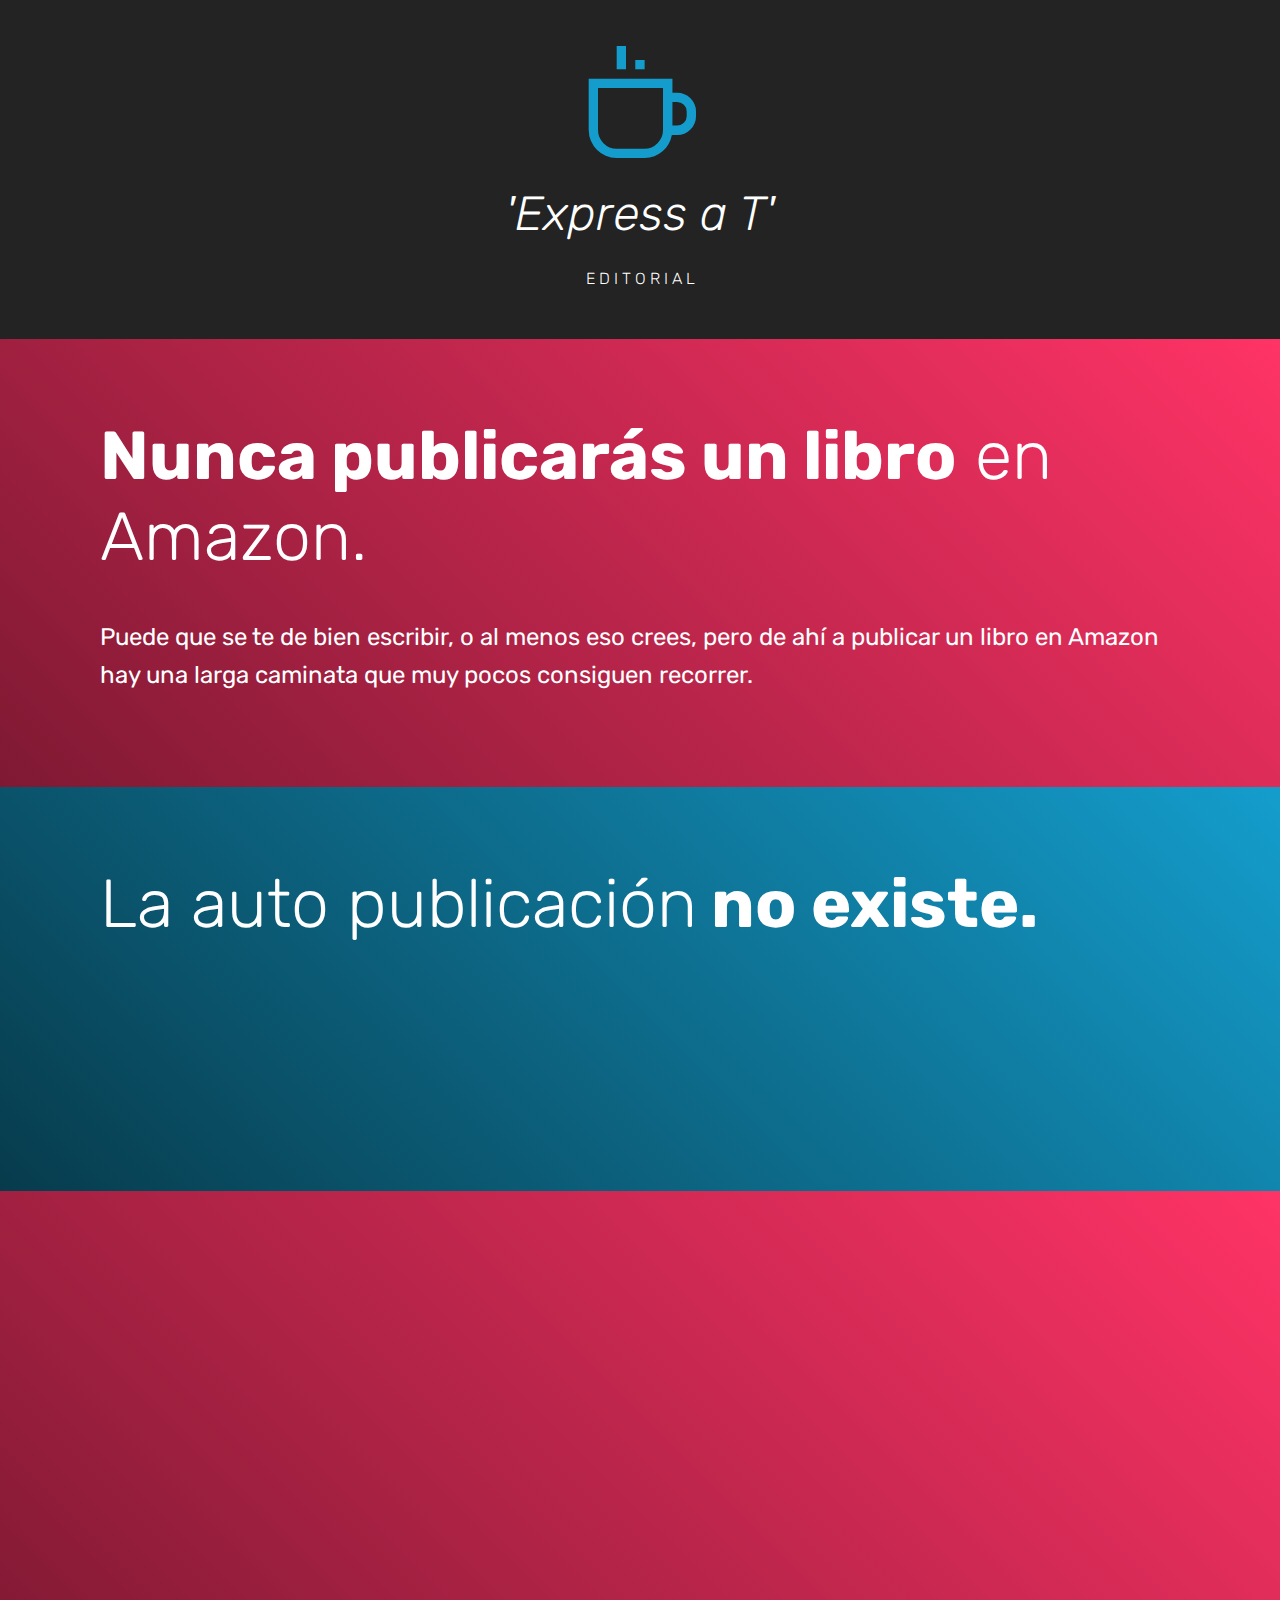
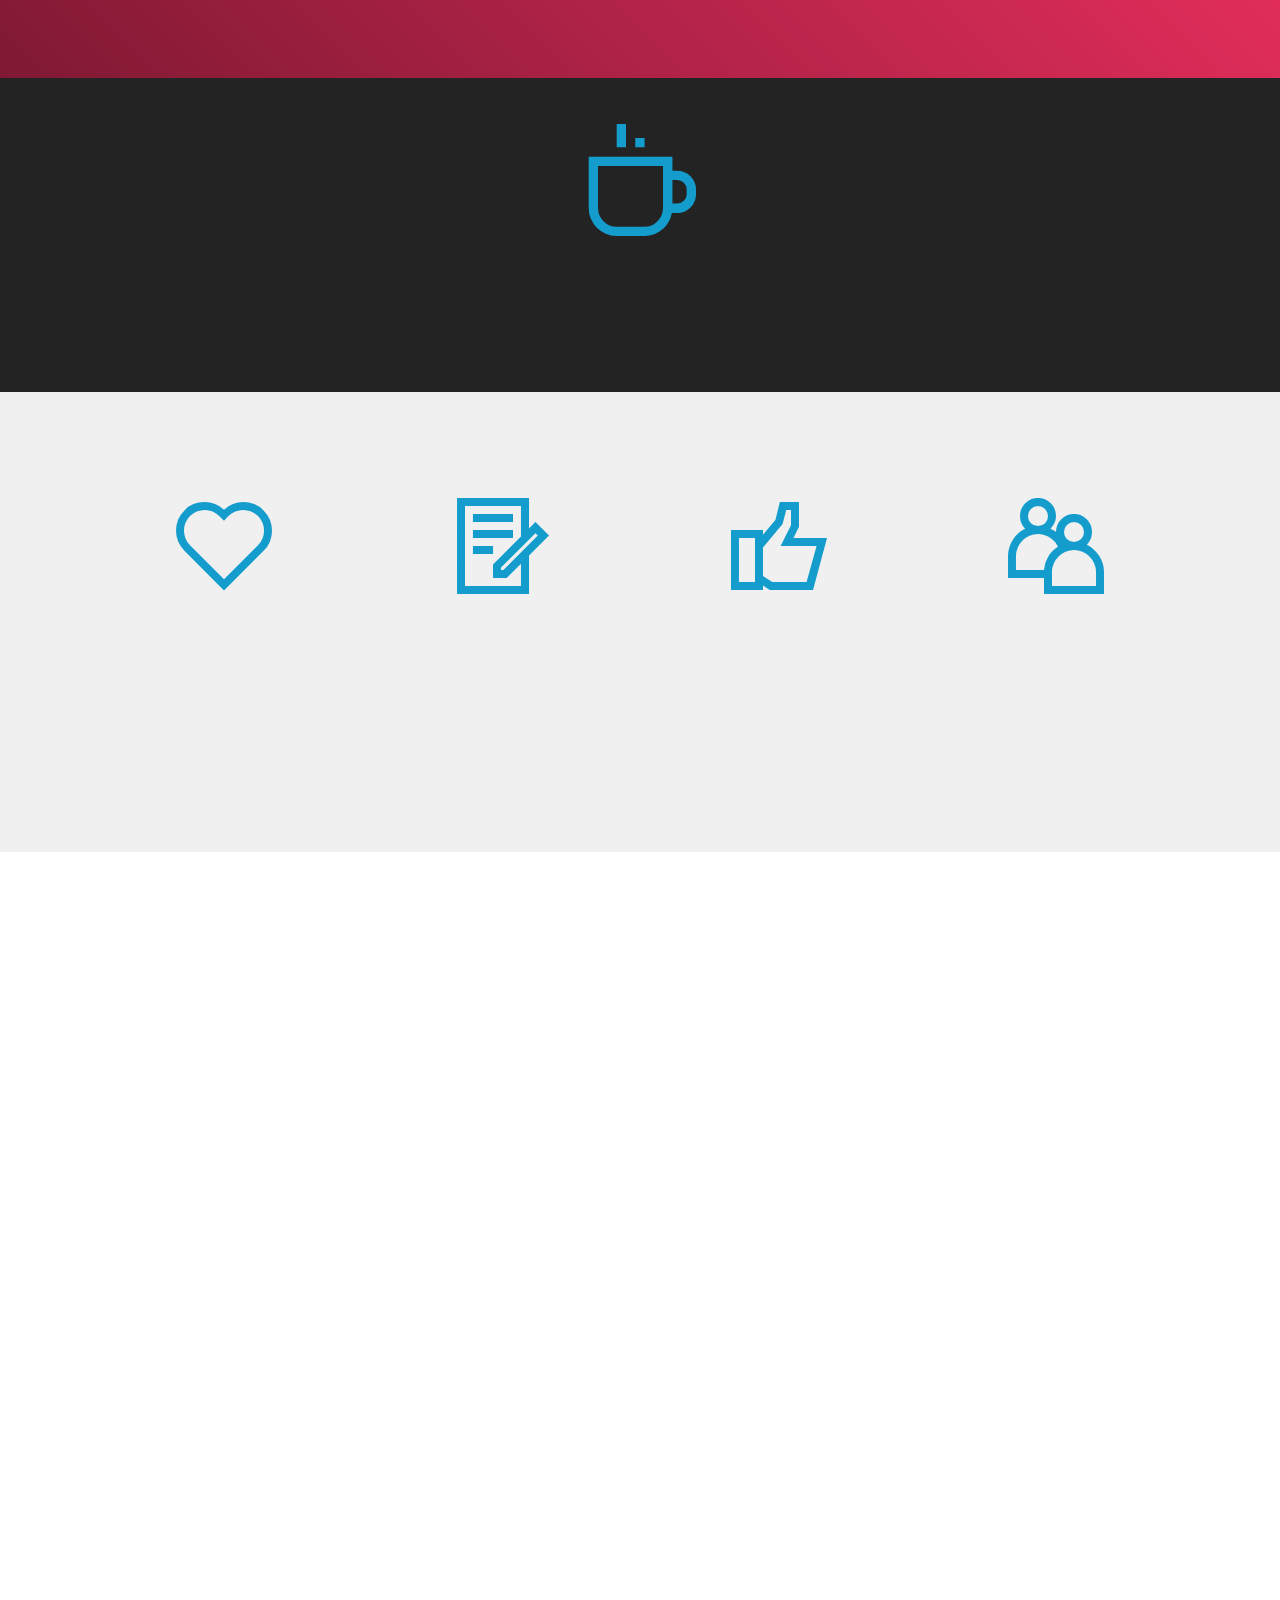
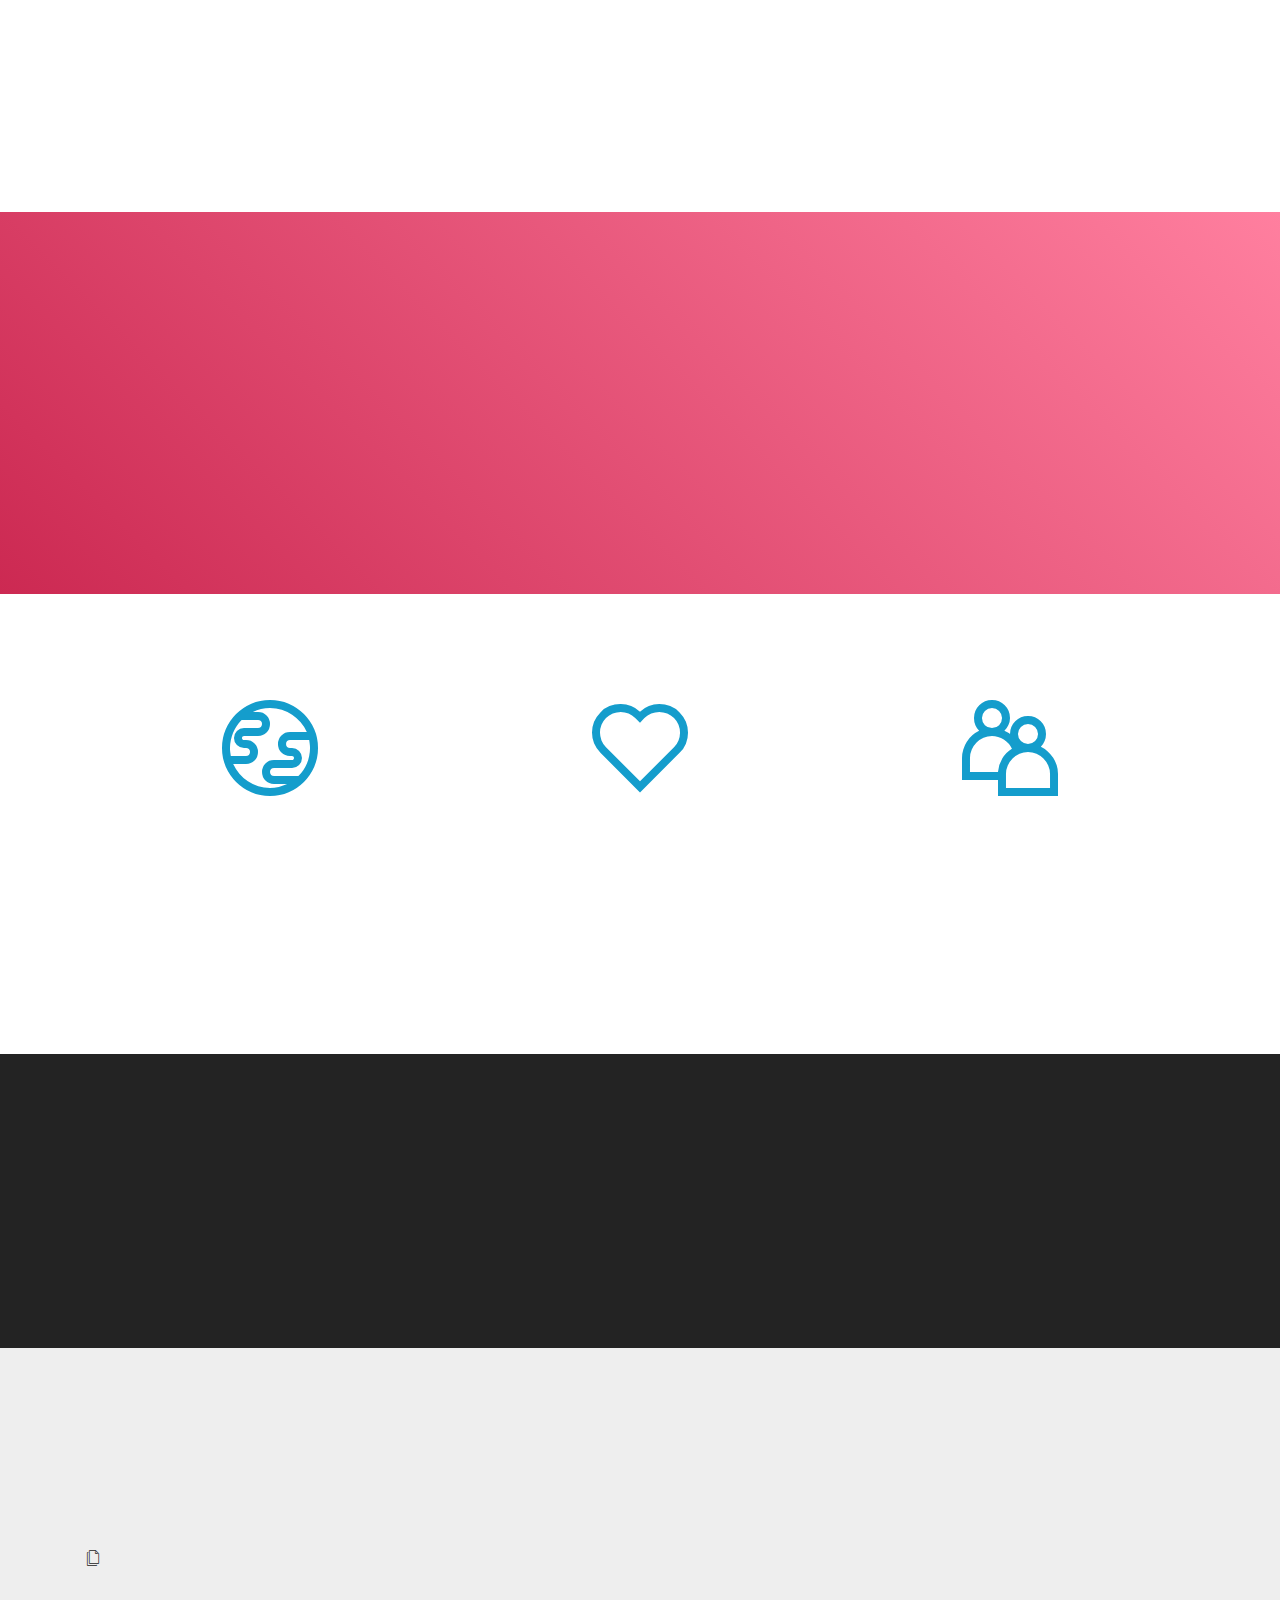
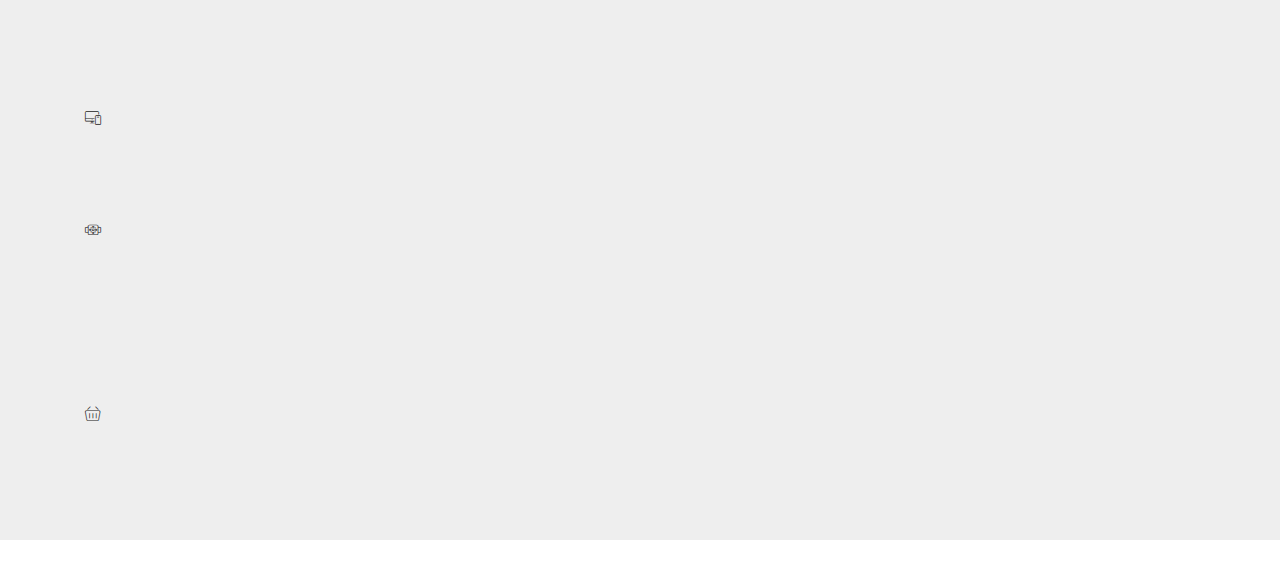
==== commit ff79c68a: "Add files via upload" ====
--- a/index.html
+++ b/index.html
@@ -88,7 +88,7 @@
         <div class="media-container-column mbr-white col-md-12">
             
             <h1 class="mbr-section-title py-3 mbr-fonts-style display-1">La auto publicación<strong> no existe.</strong></h1>
-            <p class="mbr-text py-3 mbr-fonts-style display-5">No sólo basta con escribir un texto coherente con un título sugerente, hay que saber maquetar el texto, hay que diseñar la portada, hay que crear los archivos adecuados, hay que saber publicar el libro y por supuesto, saber cómo promocionarlo.</p>
+            <p class="mbr-text py-3 mbr-fonts-style display-5">No sólo basta con escribir un texto coherente (con un título sugerente), hay que saber maquetar el texto, hay que diseñar la portada, hay que crear los archivos adecuados, hay que saber publicar el libro y por supuesto, saber cómo promocionarlo.</p>
             
         </div>
     </div>
@@ -106,7 +106,7 @@
     <div class="container align-left">
         <div class="media-container-column mbr-white col-md-12">
             
-            <h1 class="mbr-section-title py-3 mbr-fonts-style display-1"><strong>Y es que nadie sabe hacer 'de todo'.&nbsp;</strong></h1>
+            <h1 class="mbr-section-title py-3 mbr-fonts-style display-1">Y es que nadie<strong> sabe hacer 'de todo'.&nbsp;</strong></h1>
             <p class="mbr-text py-3 mbr-fonts-style display-5">Excepto casos muy contados, es casi imposible encontrar a alguien que se le de bien escribir y que además sepa diseñar una buena portada, hacer una maquetación correcta, publicar en Amazon y por si fuese poco... vender.</p>
             
         </div>
@@ -291,9 +291,9 @@
     <div class="container">
         <div class="row justify-content-center content-row">
             <div class="media-container-column title col-12 col-lg-7 col-md-6">
-                <h3 class="mbr-section-subtitle align-left mbr-light pb-3 mbr-fonts-style display-5"><strong>
-                    PROYECTO ESTRELLA</strong></h3>
-                <h2 class="align-left mbr-bold mbr-fonts-style display-2"><span style="font-weight: normal;">Re</span><em>Tales</em> <span style="font-weight: normal;">de Escri</span>Stories</h2>
+                <h3 class="mbr-section-subtitle align-left mbr-light pb-3 mbr-fonts-style display-5">
+                    PROYECTO ESTRELLA</h3>
+                <h2 class="align-left mbr-bold mbr-fonts-style display-2"><span style="font-weight: normal;">Re</span><em>Tales</em> <span style="font-weight: normal;">de<br>Escri</span>Stories</h2>
             </div>
             <div class="media-container-column col-12 col-lg-3 col-md-4">
                 
@@ -302,7 +302,7 @@
     </div>
 </section>
 
-<section class="timeline1 cid-sftk1OQS59" id="timeline1-h">
+<section class="timeline2 cid-sfttXSAYHX" id="timeline2-i">
 
     
 
@@ -310,71 +310,58 @@
 
     <div class="container align-center">
         <h2 class="mbr-section-title pb-3 mbr-fonts-style display-2">'Te lo <strong>cuento</strong>'</h2>
-        <h3 class="mbr-section-subtitle pb-5 mbr-fonts-style display-5">Cómo publicar un libro<strong> si sólo tienes 5 páginas.</strong></h3>
+        <h3 class="mbr-section-subtitle pb-5 mbr-fonts-style display-5">Cómo publicar un libro&nbsp;<div><strong>si sólo tienes 5 páginas</strong>.</div></h3>
 
         <div class="container timelines-container" mbri-timelines="">
             <!--1-->
             <div class="row timeline-element reverse separline">
-                 <div class="timeline-date-panel col-xs-12 col-md-6  align-left">         
-                    <div class="time-line-date-content">
-                        <p class="mbr-timeline-date mbr-fonts-style display-7">Algo que es bastante habitual ya que&nbsp;<strong>'Escribir un libro es complicado'.</strong></p>
-                    </div>
-                </div>
-           <span class="iconBackground"></span>
-            <div class="col-xs-12 col-md-6 align-right">
-                <div class="timeline-text-content">
-                    <h4 class="mbr-timeline-title pb-3 mbr-fonts-style display-5">
-                        Érase una vez...</h4>
-                    <p class="mbr-timeline-text mbr-fonts-style display-7">Alguien que quiere escribir un libro pero sólo logra escribir unas pocas páginas de calidad.</p>
-                 </div>
-            </div>
+                <span class="iconsBackground">
+                    <span class="mbr-iconfont mbri-pages"></span>
+                </span>          
+                <div class="col-xs-12 col-md-6 align-left">
+                    <div class="timeline-text-content">
+                        <h4 class="mbr-timeline-title pb-3 mbr-fonts-style display-5">Érase una vez...</h4>
+                        <p class="mbr-timeline-text mbr-fonts-style display-7">Alguien que quiere escribir un libro pero sólo logra escribir unas pocas páginas de calidad.<br><br><strong>Algo bastante habitual ya que 'Escribir un libro es complicado'.</strong><br></p>
+                     </div>
+                </div>
             </div>
             <!--2-->
             <div class="row timeline-element separline">
-                <div class="timeline-date-panel col-xs-12 col-md-6 align-right">
-                    <div class="time-line-date-content">
-                        <p class="mbr-timeline-date mbr-fonts-style display-7">Pero si tenemos 20 escritores y cada uno de ellos escribe 5 páginas <strong>ya tenemos 100 páginas.</strong></p>
-                    </div>
-                </div>
-                <span class="iconBackground"></span>
+                <span class="iconsBackground">
+                    <span class="mbri-responsive mbr-iconfont"></span>
+                </span>
                 <div class="col-xs-12 col-md-6 align-left ">
                     <div class="timeline-text-content">
-                        <h4 class="mbr-timeline-title pb-3 mbr-fonts-style display-5">Capítulos independientes</h4>
-                        <p class="mbr-timeline-text mbr-fonts-style display-7">No se trata de escribir una historia en común...</p>
+                        <h4 class="mbr-timeline-title pb-3 mbr-fonts-style display-5">Capítulos independientes&nbsp;</h4>
+                        <p class="mbr-timeline-text mbr-fonts-style display-7">En cambio, si tenemos 20 escritores  cada uno de ellos escribe 5 páginas ya tenemos 100 páginas.&nbsp;</p>
                     </div>
                 </div>
             </div>
             <!--3-->
             <div class="row timeline-element reverse separline">
-                <div class="timeline-date-panel col-xs-12 col-md-6  align-left">
-                    <div class="time-line-date-content">
-                        <p class="mbr-timeline-date mbr-fonts-style display-7">
-                            Una vez recibido y corregidos todos los capítulos<strong> se maquetan, se diseña una portada y se publica el libro en común.&nbsp;</strong> &nbsp; &nbsp; &nbsp; &nbsp; &nbsp; &nbsp; &nbsp; &nbsp; &nbsp; &nbsp; &nbsp; &nbsp;</p>
-                    </div>
-                </div>
-                <span class="iconBackground"></span>
-                <div class="col-xs-12 col-md-6 align-right">
+                <span class="iconsBackground">
+                    <span class="mbri-watch mbr-iconfont"></span>
+                </span>
+                <div class="col-xs-12 col-md-6 align-left">
                     <div class="timeline-text-content">
-                        <h4 class="mbr-timeline-title pb-3 mbr-fonts-style display-5">Si no de proponer un tema...</h4>      
+                        <h4 class="mbr-timeline-title pb-3 mbr-fonts-style display-5">De la unión de los capítulos nace el libro.</h4>      
                         <p class="mbr-timeline-text mbr-fonts-style display-7">
-                            Y cada escritor redacta un capítulo del futuro libro.&nbsp;</p>
+                            No se trata de escribir una historia en común... Si no de proponer un tema y cada escritor redacta un capítulo del futuro libro.<br><br>Todos los capítulos se maquetan como una unidad, se diseña una portada y se publica el libro.</p>
                     </div>
                 </div>
             </div>
             <!--4-->
             <div class="row timeline-element ">
-                <div class="timeline-date-panel col-xs-12 col-md-6 align-right">
-                    <div class="time-line-date-content">
-                        <p class="mbr-timeline-date mbr-fonts-style display-7">
-                            Por eso se llama <strong>Re-tales de EscriStories,</strong> ¿lo pillas?</p>
-                    </div>
-                </div>
-                <span class="iconBackground"></span>
+                <span class="iconsBackground">
+                    <span class="mbri-shopping-basket mbr-iconfont"></span>
+                </span>
                 <div class="col-xs-12 col-md-6 align-left ">
                     <div class="timeline-text-content">
                         <h4 class="mbr-timeline-title pb-3 mbr-fonts-style display-5">
-                            Y además</h4>
-                        <p class="mbr-timeline-text mbr-fonts-style display-7">Cada autor recibe sus `regalias`o derechos de autor <strong>en proporción al número de páginas que ha aportado en su capítulo.</strong></p>
+                            ¿Lo pillas?</h4>
+                        <p class="mbr-timeline-text mbr-fonts-style display-7">
+                            Por eso se llama <strong>Re-tales de EscriStories,</strong> Además cada autor conserva sus derechos de autor <strong>y recibe sus `regalias por ventas` en proporción al número de páginas</strong> que ha aportado en su capítulo.<br>
+                        </p>
                     </div>
                 </div>
             </div>
@@ -396,7 +383,7 @@
             
         </div>
     </div>
-</section><section style="background-color: #fff; font-family: -apple-system, BlinkMacSystemFont, 'Segoe UI', 'Roboto', 'Helvetica Neue', Arial, sans-serif; color:#aaa; font-size:12px; padding: 0; align-items: center; display: flex;"><a href="https://mobirise.site/r" style="flex: 1 1; height: 3rem; padding-left: 1rem;"></a><p style="flex: 0 0 auto; margin:0; padding-right:1rem;">Website <a href="https://mobirise.site/f" style="color:#aaa;">was created</a> with Mobirise</p></section><script src="assets/web/assets/jquery/jquery.min.js"></script>  <script src="assets/popper/popper.min.js"></script>  <script src="assets/bootstrap/js/bootstrap.min.js"></script>  <script src="assets/tether/tether.min.js"></script>  <script src="assets/smoothscroll/smooth-scroll.js"></script>  <script src="assets/viewportchecker/jquery.viewportchecker.js"></script>  <script src="assets/parallax/jarallax.min.js"></script>  <script src="assets/theme/js/script.js"></script>  
+</section><section style="background-color: #fff; font-family: -apple-system, BlinkMacSystemFont, 'Segoe UI', 'Roboto', 'Helvetica Neue', Arial, sans-serif; color:#aaa; font-size:12px; padding: 0; align-items: center; display: flex;"><a href="https://mobirise.site/w" style="flex: 1 1; height: 3rem; padding-left: 1rem;"></a><p style="flex: 0 0 auto; margin:0; padding-right:1rem;"><a href="https://mobirise.site/r" style="color:#aaa;">This page</a> was started with Mobirise themes</p></section><script src="assets/web/assets/jquery/jquery.min.js"></script>  <script src="assets/popper/popper.min.js"></script>  <script src="assets/bootstrap/js/bootstrap.min.js"></script>  <script src="assets/tether/tether.min.js"></script>  <script src="assets/smoothscroll/smooth-scroll.js"></script>  <script src="assets/viewportchecker/jquery.viewportchecker.js"></script>  <script src="assets/parallax/jarallax.min.js"></script>  <script src="assets/theme/js/script.js"></script>  
   
   
   <input name="animation" type="hidden">
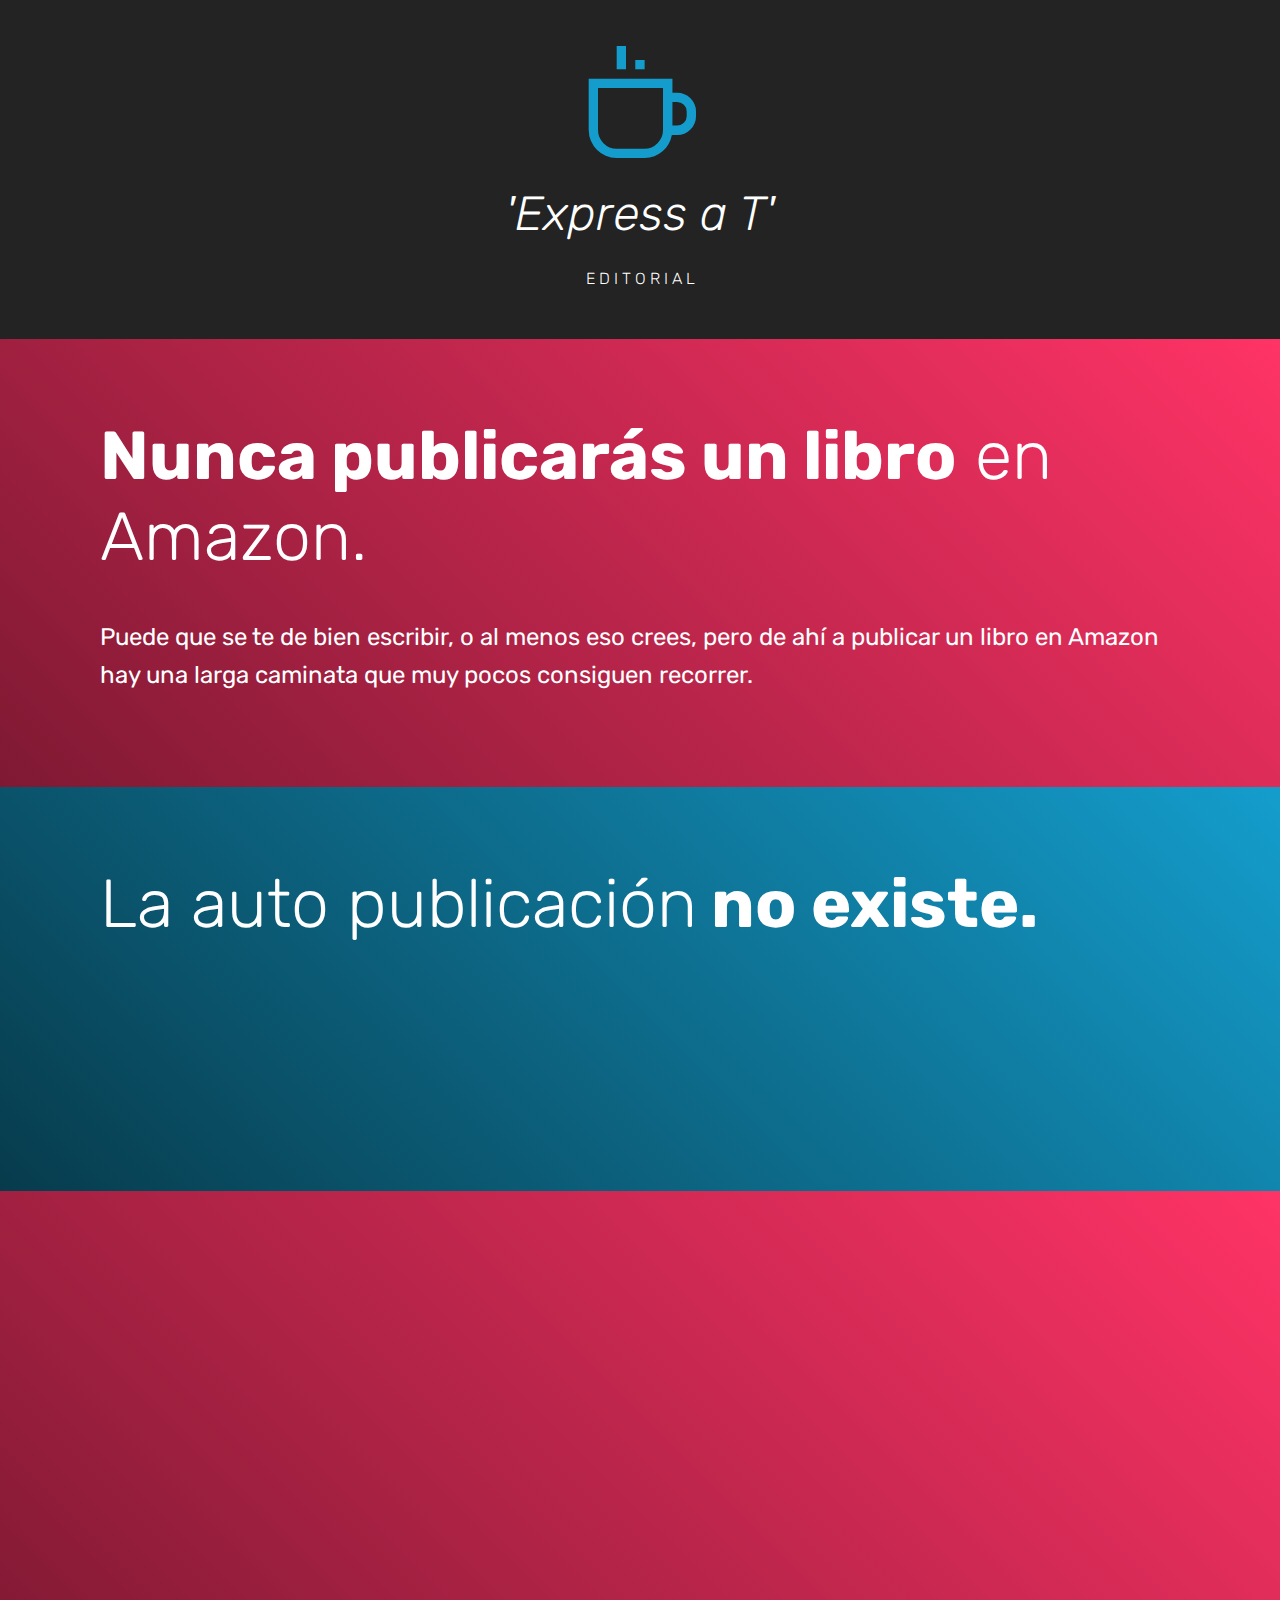
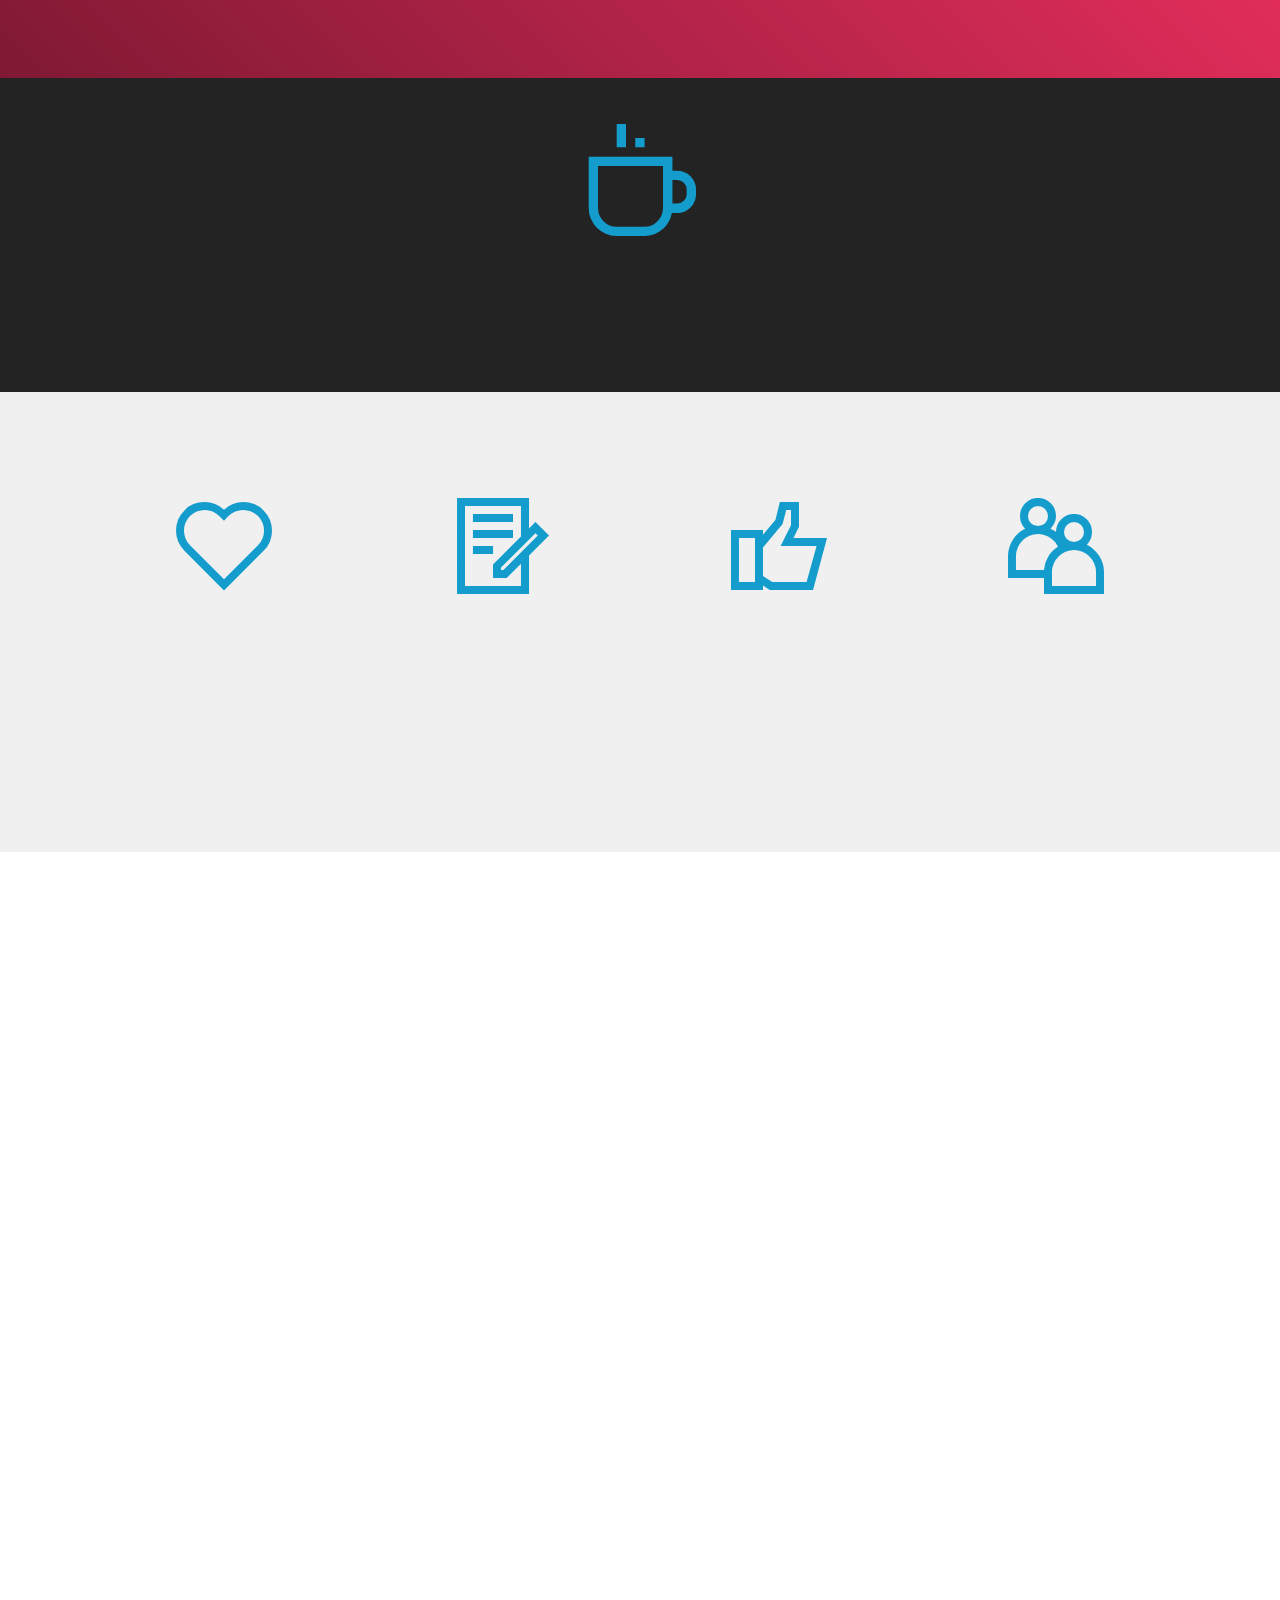
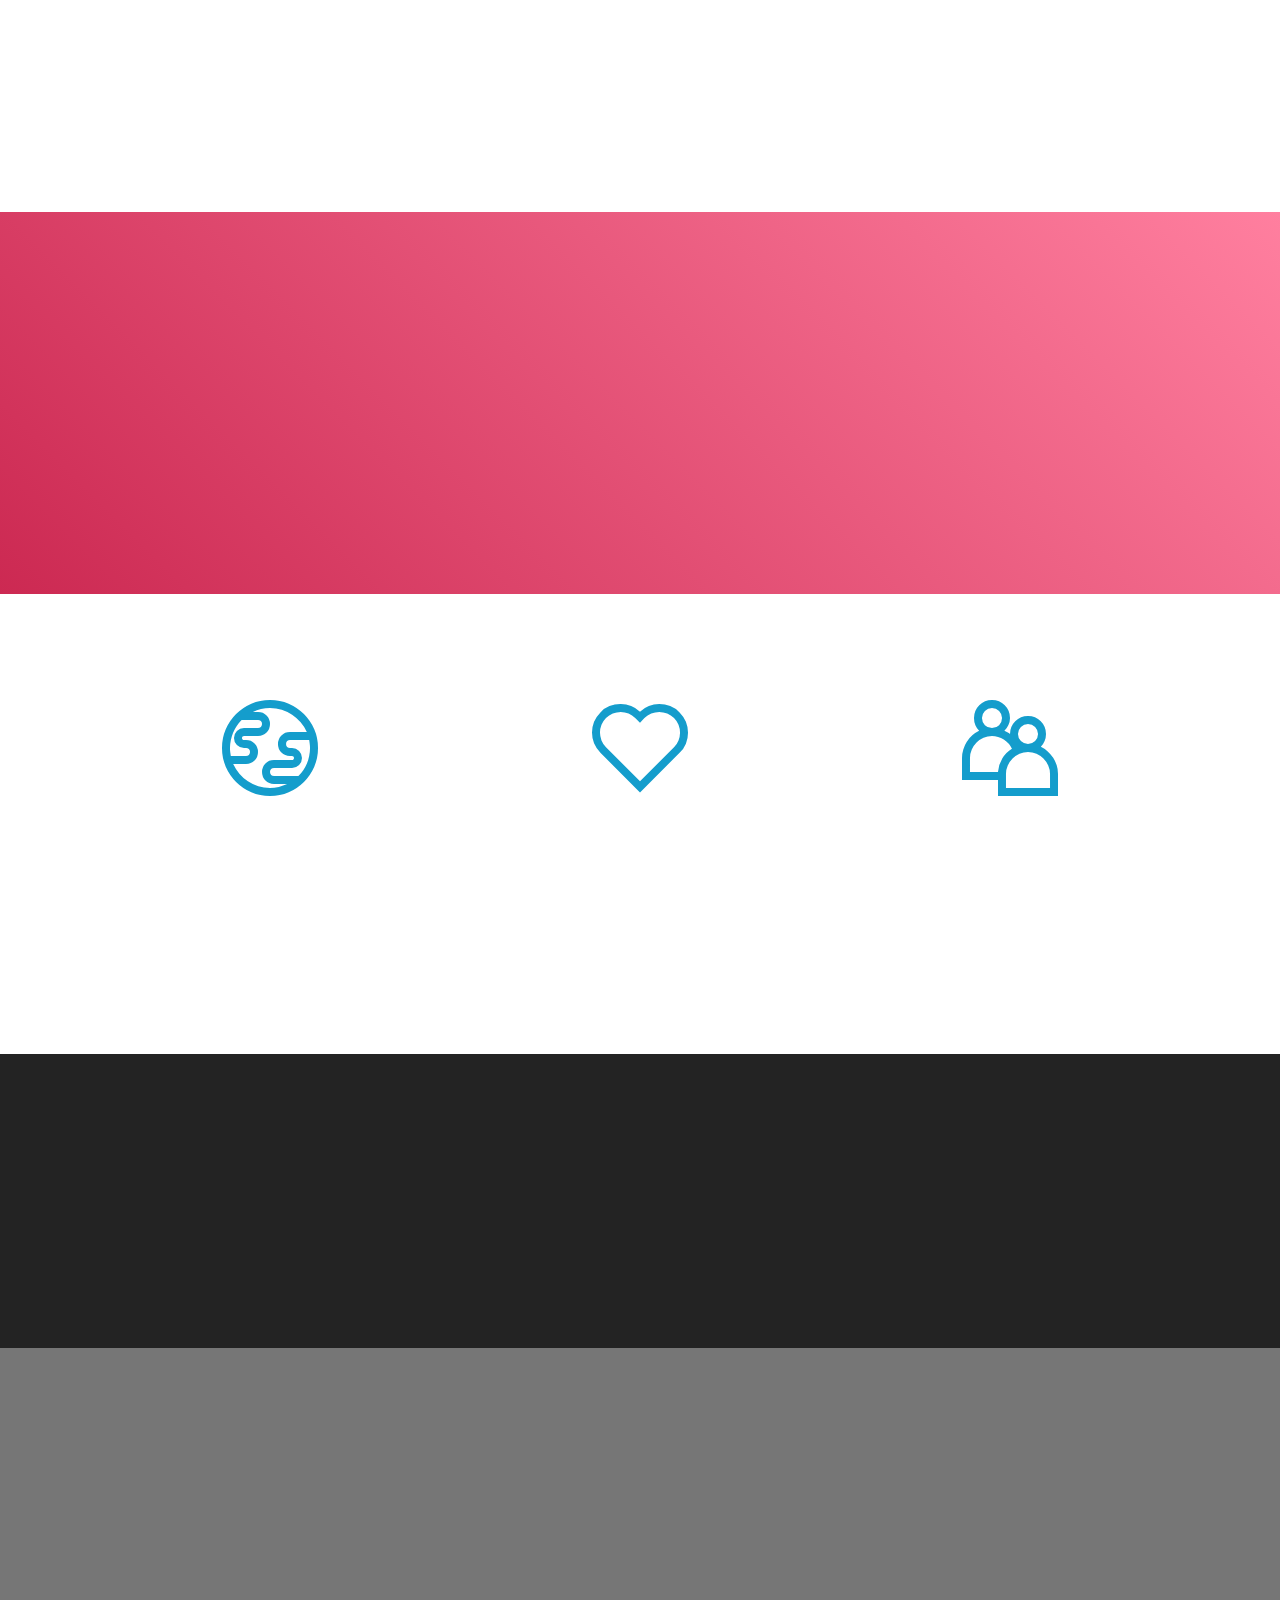
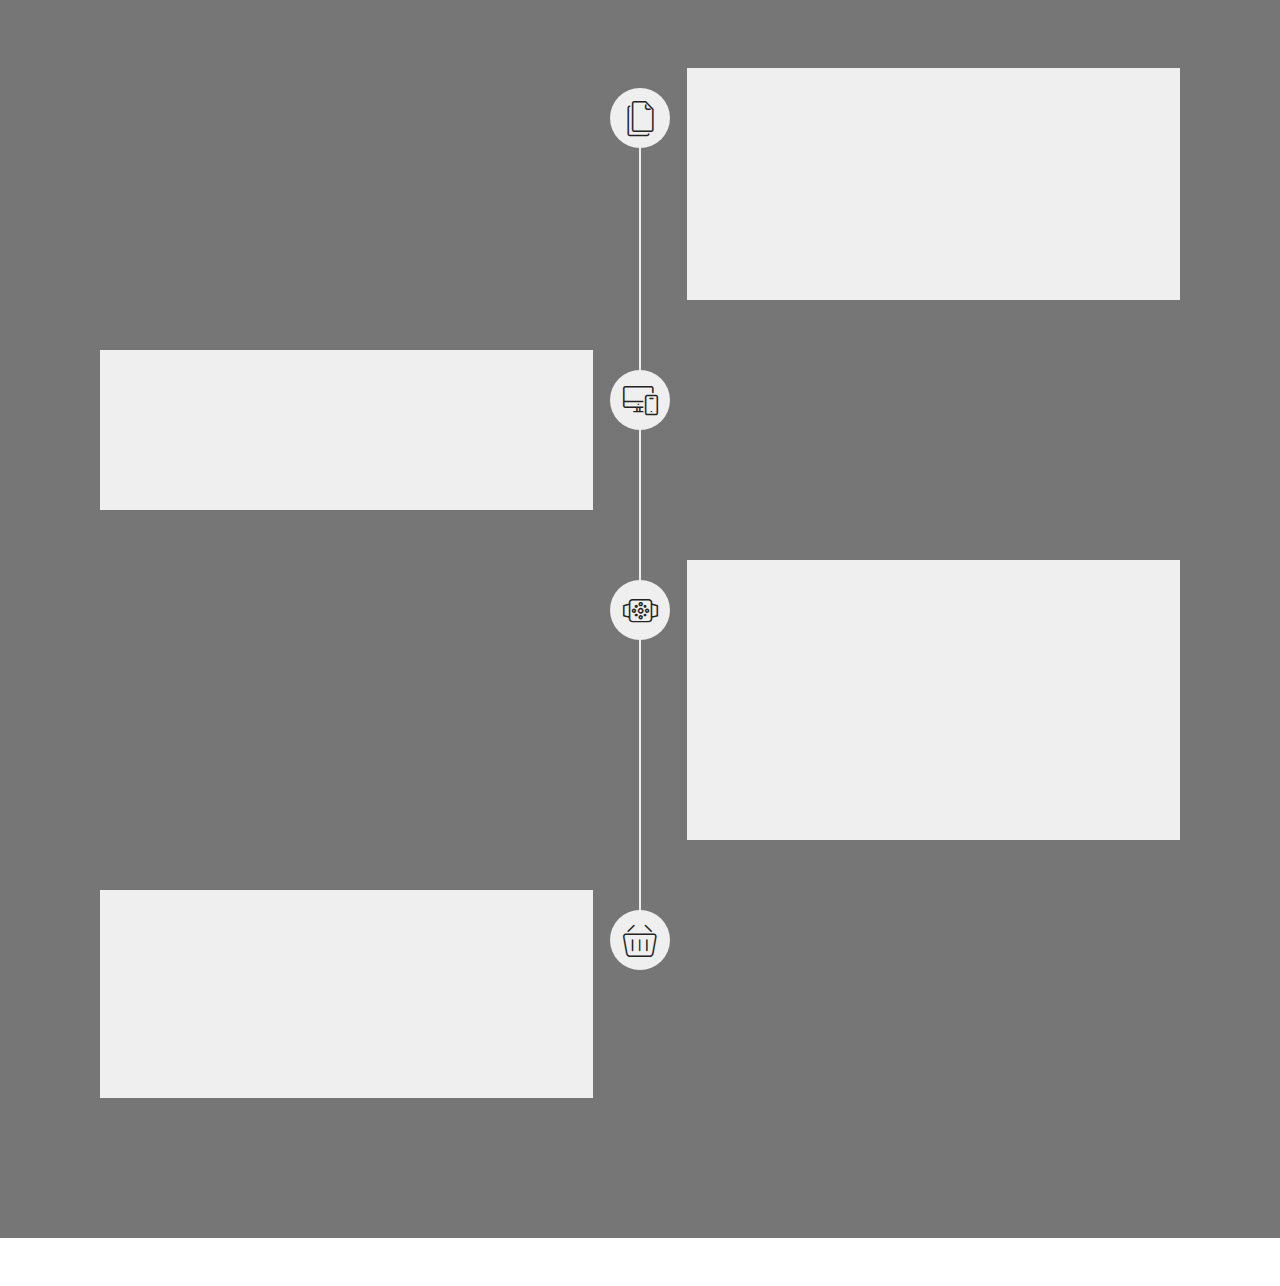
==== commit 08e67d8a: "Add files via upload" ====
--- a/index.html
+++ b/index.html
@@ -227,7 +227,7 @@
         <div class="media-container-column mbr-white col-md-12">
             
             <h1 class="mbr-section-title py-3 mbr-fonts-style display-1"><strong>Tres tazas</strong> de 'Express a T'</h1>
-            <p class="mbr-text py-3 mbr-fonts-style display-5">El nombre de nuestra editorial tiene tres acepciones:&nbsp; [1] <strong>Exprésate:</strong>&nbsp;Cuenta tus experiencias,&nbsp;[2] Servicio&nbsp;<strong>Exprés o Rápido,</strong>&nbsp; [3] <strong>Cafés expresos</strong>, uno para ti y otro para nosotros.&nbsp;</p>
+            <p class="mbr-text py-3 mbr-fonts-style display-5">Tres acepciones:&nbsp; [1] <strong>Exprésate:</strong>&nbsp;Cuenta tus experiencias,&nbsp;[2] Servicio&nbsp;<strong>Exprés o Rápido,</strong>&nbsp; [3] <strong>Cafés expresos</strong>, uno para ti y otro para nosotros.&nbsp;</p>
             
         </div>
     </div>
@@ -260,7 +260,7 @@
                 </div>
                 <div class="card-box">
                     <h4 class="card-title py-3 mbr-fonts-style display-5">Nuestros servicios</h4>
-                    <p class="mbr-text mbr-fonts-style display-7">Diseño de portadas, maquetación, publicación online, marketing.</p>
+                    <p class="mbr-text mbr-fonts-style display-7">Diseño de portadas, maquetación, publicación online, emarketing.</p>
                 </div>
             </div>
 
@@ -271,7 +271,7 @@
                 <div class="card-box">
                     <h4 class="card-title py-3 mbr-fonts-style display-5">
                         Quienes somos</h4>
-                    <p class="mbr-text mbr-fonts-style display-7">Mentes inquietas en una joint-venture</p>
+                    <p class="mbr-text mbr-fonts-style display-7">Mentes inquietas en una 'joint-venture'</p>
                 </div>
             </div>
 
@@ -292,8 +292,8 @@
         <div class="row justify-content-center content-row">
             <div class="media-container-column title col-12 col-lg-7 col-md-6">
                 <h3 class="mbr-section-subtitle align-left mbr-light pb-3 mbr-fonts-style display-5">
-                    PROYECTO ESTRELLA</h3>
-                <h2 class="align-left mbr-bold mbr-fonts-style display-2"><span style="font-weight: normal;">Re</span><em>Tales</em> <span style="font-weight: normal;">de<br>Escri</span>Stories</h2>
+                    PROYECTO ⭐⭐⭐⭐⭐</h3>
+                <h2 class="align-left mbr-bold mbr-fonts-style display-2"><span style="font-weight: normal;">'Re</span><em>Tales</em> <span style="font-weight: normal;">de<br>Escri</span>Stories<span style="font-weight: normal;">'</span></h2>
             </div>
             <div class="media-container-column col-12 col-lg-3 col-md-4">
                 
@@ -383,7 +383,7 @@
             
         </div>
     </div>
-</section><section style="background-color: #fff; font-family: -apple-system, BlinkMacSystemFont, 'Segoe UI', 'Roboto', 'Helvetica Neue', Arial, sans-serif; color:#aaa; font-size:12px; padding: 0; align-items: center; display: flex;"><a href="https://mobirise.site/w" style="flex: 1 1; height: 3rem; padding-left: 1rem;"></a><p style="flex: 0 0 auto; margin:0; padding-right:1rem;"><a href="https://mobirise.site/r" style="color:#aaa;">This page</a> was started with Mobirise themes</p></section><script src="assets/web/assets/jquery/jquery.min.js"></script>  <script src="assets/popper/popper.min.js"></script>  <script src="assets/bootstrap/js/bootstrap.min.js"></script>  <script src="assets/tether/tether.min.js"></script>  <script src="assets/smoothscroll/smooth-scroll.js"></script>  <script src="assets/viewportchecker/jquery.viewportchecker.js"></script>  <script src="assets/parallax/jarallax.min.js"></script>  <script src="assets/theme/js/script.js"></script>  
+</section><section style="background-color: #fff; font-family: -apple-system, BlinkMacSystemFont, 'Segoe UI', 'Roboto', 'Helvetica Neue', Arial, sans-serif; color:#aaa; font-size:12px; padding: 0; align-items: center; display: flex;"><a href="https://mobirise.site/h" style="flex: 1 1; height: 3rem; padding-left: 1rem;"></a><p style="flex: 0 0 auto; margin:0; padding-right:1rem;"><a href="https://mobirise.site/r" style="color:#aaa;">This website</a> was built with Mobirise template</p></section><script src="assets/web/assets/jquery/jquery.min.js"></script>  <script src="assets/popper/popper.min.js"></script>  <script src="assets/bootstrap/js/bootstrap.min.js"></script>  <script src="assets/tether/tether.min.js"></script>  <script src="assets/smoothscroll/smooth-scroll.js"></script>  <script src="assets/viewportchecker/jquery.viewportchecker.js"></script>  <script src="assets/parallax/jarallax.min.js"></script>  <script src="assets/theme/js/script.js"></script>  
   
   
   <input name="animation" type="hidden">
--- a/assets/mobirise/css/mbr-additional.css
+++ b/assets/mobirise/css/mbr-additional.css
@@ -832,40 +832,34 @@
 }
 .cid-sftjoBuPgD .mbr-section-subtitle {
   color: #ffffff;
+  text-align: left;
 }
 .cid-sftjoBuPgD .btn {
   margin: 0 0 .5rem 0;
 }
 .cid-sftjoBuPgD H2 {
-  color: #ffffff;
-}
-.cid-sftk1OQS59 {
-  padding-top: 90px;
-  padding-bottom: 15px;
+  color: #f0c637;
+}
+.cid-sfttXSAYHX {
+  padding-top: 120px;
+  padding-bottom: 90px;
   background-color: #767676;
 }
-.cid-sftk1OQS59 .mbr-section-subtitle {
+.cid-sfttXSAYHX .mbr-section-subtitle {
   color: #ffffff;
   text-align: center;
   font-weight: 300;
 }
-.cid-sftk1OQS59 .timeline-text-content {
+.cid-sfttXSAYHX .timeline-text-content {
   padding: 2rem 2.5rem;
-  background: #ffffff;
-  margin-left: 2rem;
-}
-.cid-sftk1OQS59 .timeline-text-content p {
+  background: #efefef;
+  margin-right: 2rem;
+  transition: all .4s;
+}
+.cid-sfttXSAYHX .timeline-text-content p {
   margin-bottom: 0;
 }
-.cid-sftk1OQS59 .time-line-date-content {
-  margin-right: 2rem;
-}
-.cid-sftk1OQS59 .time-line-date-content p {
-  padding: 2rem 2.5rem;
-  background: #ffffff;
-  float: right;
-}
-.cid-sftk1OQS59 .timeline-element {
+.cid-sfttXSAYHX .timeline-element {
   margin-bottom: 50px;
   position: relative;
   word-wrap: break-word;
@@ -874,84 +868,69 @@
   flex-direction: row;
   -webkit-flex-direction: row;
 }
-.cid-sftk1OQS59 .timeline-element:hover .mbr-timeline-date {
+.cid-sfttXSAYHX .timeline-element:hover .timeline-text-content {
   box-shadow: 0 7px 20px 0px rgba(0, 0, 0, 0.08);
   transition: all .4s;
 }
-.cid-sftk1OQS59 .timeline-element:hover .timeline-text-content {
-  box-shadow: 0 7px 20px 0px rgba(0, 0, 0, 0.08);
-  transition: all .4s;
-}
-.cid-sftk1OQS59 .mbr-timeline-date,
-.cid-sftk1OQS59 .timeline-text-content {
-  transition: all .4s;
-}
-.cid-sftk1OQS59 .reverse {
+.cid-sfttXSAYHX .reverse {
   flex-direction: row-reverse;
   -webkit-flex-direction: row-reverse;
 }
-.cid-sftk1OQS59 .reverse .timeline-text-content {
-  margin-right: 2rem;
-  margin-left: 0;
-}
-.cid-sftk1OQS59 .reverse .time-line-date-content {
+.cid-sfttXSAYHX .reverse .timeline-text-content {
   margin-left: 2rem;
-  margin-right: 0rem;
-}
-.cid-sftk1OQS59 .reverse .time-line-date-content p {
-  float: left;
-}
-.cid-sftk1OQS59 .iconBackground {
+  margin-right: 0;
+}
+.cid-sfttXSAYHX .iconsBackground {
   position: absolute;
   left: 50%;
-  width: 20px;
-  height: 20px;
+  width: 60px;
+  height: 60px;
   line-height: 30px;
   text-align: center;
   border-radius: 50%;
-  font-size: 30px;
   display: inline-block;
-  background-color: #ffffff;
+  background-color: #efefef;
   top: 20px;
-  margin-left: -10px;
-}
-.cid-sftk1OQS59 .separline:before {
+  margin-left: -30px;
+}
+.cid-sfttXSAYHX .mbr-iconfont {
+  position: absolute;
+  text-align: center;
+  font-size: 35px;
+  display: inline-block;
+  z-index: 3;
+  top: 13px;
+  left: 13px;
+}
+.cid-sfttXSAYHX .separline:before {
   top: 20px;
   bottom: 0;
   position: absolute;
   content: "";
   width: 2px;
-  background-color: #ffffff;
+  background-color: #efefef;
   left: calc(50% - 1px);
   height: calc(100% + 4rem);
 }
 @media (max-width: 768px) {
-  .cid-sftk1OQS59 .iconBackground {
-    left: 0 !important;
-  }
-  .cid-sftk1OQS59 .separline:before {
-    left: 0!important;
-  }
-  .cid-sftk1OQS59 .timeline-text-content {
-    margin-left: 0 !important;
-  }
-  .cid-sftk1OQS59 .time-line-date-content {
+  .cid-sfttXSAYHX .iconsBackground {
+    left: 1.5rem;
+  }
+  .cid-sfttXSAYHX .separline:before {
+    left: calc(1.5rem - 1px);
+  }
+  .cid-sfttXSAYHX .timeline-text-content {
+    margin-left: 3rem !important;
     margin-right: 0 !important;
   }
-  .cid-sftk1OQS59 .time-line-date-content p {
-    float: left !important;
-  }
-  .cid-sftk1OQS59 .reverse .time-line-date-content {
-    margin-left: 0 !important;
-  }
-  .cid-sftk1OQS59 .reverse .timeline-text-content {
+  .cid-sfttXSAYHX .reverse .timeline-text-content {
     margin-right: 0 !important;
   }
 }
-.cid-sftk1OQS59 .reverseTimeline {
+.cid-sfttXSAYHX .reverseTimeline {
   display: flex;
   flex-direction: column-reverse;
 }
-.cid-sftk1OQS59 .mbr-section-title {
-  color: #ffffff;
-}
+.cid-sfttXSAYHX .mbr-section-title {
+  color: #ffffff;
+}
--- a/assets/mobirise/css/mbr-additional.css
+++ b/assets/mobirise/css/mbr-additional.css
@@ -832,40 +832,34 @@
 }
 .cid-sftjoBuPgD .mbr-section-subtitle {
   color: #ffffff;
+  text-align: left;
 }
 .cid-sftjoBuPgD .btn {
   margin: 0 0 .5rem 0;
 }
 .cid-sftjoBuPgD H2 {
-  color: #ffffff;
-}
-.cid-sftk1OQS59 {
-  padding-top: 90px;
-  padding-bottom: 15px;
+  color: #f0c637;
+}
+.cid-sfttXSAYHX {
+  padding-top: 120px;
+  padding-bottom: 90px;
   background-color: #767676;
 }
-.cid-sftk1OQS59 .mbr-section-subtitle {
+.cid-sfttXSAYHX .mbr-section-subtitle {
   color: #ffffff;
   text-align: center;
   font-weight: 300;
 }
-.cid-sftk1OQS59 .timeline-text-content {
+.cid-sfttXSAYHX .timeline-text-content {
   padding: 2rem 2.5rem;
-  background: #ffffff;
-  margin-left: 2rem;
-}
-.cid-sftk1OQS59 .timeline-text-content p {
+  background: #efefef;
+  margin-right: 2rem;
+  transition: all .4s;
+}
+.cid-sfttXSAYHX .timeline-text-content p {
   margin-bottom: 0;
 }
-.cid-sftk1OQS59 .time-line-date-content {
-  margin-right: 2rem;
-}
-.cid-sftk1OQS59 .time-line-date-content p {
-  padding: 2rem 2.5rem;
-  background: #ffffff;
-  float: right;
-}
-.cid-sftk1OQS59 .timeline-element {
+.cid-sfttXSAYHX .timeline-element {
   margin-bottom: 50px;
   position: relative;
   word-wrap: break-word;
@@ -874,84 +868,69 @@
   flex-direction: row;
   -webkit-flex-direction: row;
 }
-.cid-sftk1OQS59 .timeline-element:hover .mbr-timeline-date {
+.cid-sfttXSAYHX .timeline-element:hover .timeline-text-content {
   box-shadow: 0 7px 20px 0px rgba(0, 0, 0, 0.08);
   transition: all .4s;
 }
-.cid-sftk1OQS59 .timeline-element:hover .timeline-text-content {
-  box-shadow: 0 7px 20px 0px rgba(0, 0, 0, 0.08);
-  transition: all .4s;
-}
-.cid-sftk1OQS59 .mbr-timeline-date,
-.cid-sftk1OQS59 .timeline-text-content {
-  transition: all .4s;
-}
-.cid-sftk1OQS59 .reverse {
+.cid-sfttXSAYHX .reverse {
   flex-direction: row-reverse;
   -webkit-flex-direction: row-reverse;
 }
-.cid-sftk1OQS59 .reverse .timeline-text-content {
-  margin-right: 2rem;
-  margin-left: 0;
-}
-.cid-sftk1OQS59 .reverse .time-line-date-content {
+.cid-sfttXSAYHX .reverse .timeline-text-content {
   margin-left: 2rem;
-  margin-right: 0rem;
-}
-.cid-sftk1OQS59 .reverse .time-line-date-content p {
-  float: left;
-}
-.cid-sftk1OQS59 .iconBackground {
+  margin-right: 0;
+}
+.cid-sfttXSAYHX .iconsBackground {
   position: absolute;
   left: 50%;
-  width: 20px;
-  height: 20px;
+  width: 60px;
+  height: 60px;
   line-height: 30px;
   text-align: center;
   border-radius: 50%;
-  font-size: 30px;
   display: inline-block;
-  background-color: #ffffff;
+  background-color: #efefef;
   top: 20px;
-  margin-left: -10px;
-}
-.cid-sftk1OQS59 .separline:before {
+  margin-left: -30px;
+}
+.cid-sfttXSAYHX .mbr-iconfont {
+  position: absolute;
+  text-align: center;
+  font-size: 35px;
+  display: inline-block;
+  z-index: 3;
+  top: 13px;
+  left: 13px;
+}
+.cid-sfttXSAYHX .separline:before {
   top: 20px;
   bottom: 0;
   position: absolute;
   content: "";
   width: 2px;
-  background-color: #ffffff;
+  background-color: #efefef;
   left: calc(50% - 1px);
   height: calc(100% + 4rem);
 }
 @media (max-width: 768px) {
-  .cid-sftk1OQS59 .iconBackground {
-    left: 0 !important;
-  }
-  .cid-sftk1OQS59 .separline:before {
-    left: 0!important;
-  }
-  .cid-sftk1OQS59 .timeline-text-content {
-    margin-left: 0 !important;
-  }
-  .cid-sftk1OQS59 .time-line-date-content {
+  .cid-sfttXSAYHX .iconsBackground {
+    left: 1.5rem;
+  }
+  .cid-sfttXSAYHX .separline:before {
+    left: calc(1.5rem - 1px);
+  }
+  .cid-sfttXSAYHX .timeline-text-content {
+    margin-left: 3rem !important;
     margin-right: 0 !important;
   }
-  .cid-sftk1OQS59 .time-line-date-content p {
-    float: left !important;
-  }
-  .cid-sftk1OQS59 .reverse .time-line-date-content {
-    margin-left: 0 !important;
-  }
-  .cid-sftk1OQS59 .reverse .timeline-text-content {
+  .cid-sfttXSAYHX .reverse .timeline-text-content {
     margin-right: 0 !important;
   }
 }
-.cid-sftk1OQS59 .reverseTimeline {
+.cid-sfttXSAYHX .reverseTimeline {
   display: flex;
   flex-direction: column-reverse;
 }
-.cid-sftk1OQS59 .mbr-section-title {
-  color: #ffffff;
-}
+.cid-sfttXSAYHX .mbr-section-title {
+  color: #ffffff;
+}
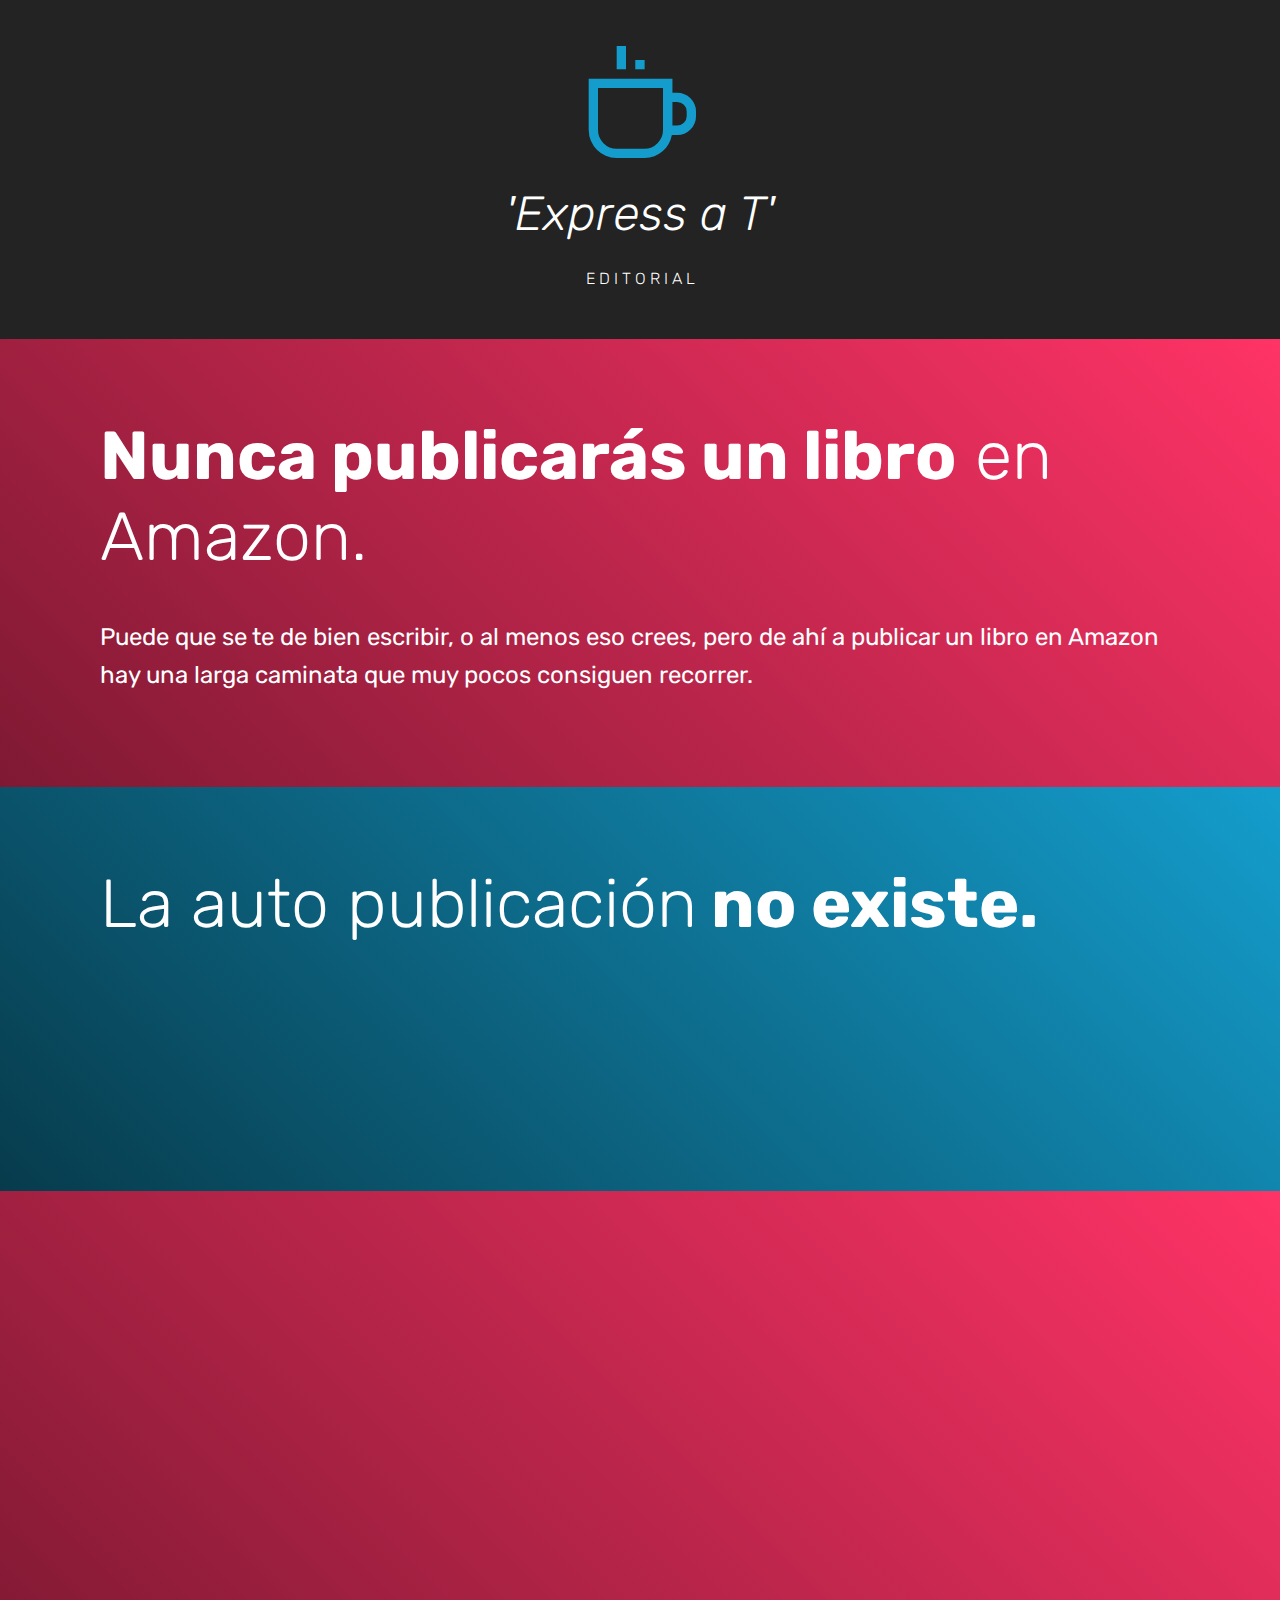
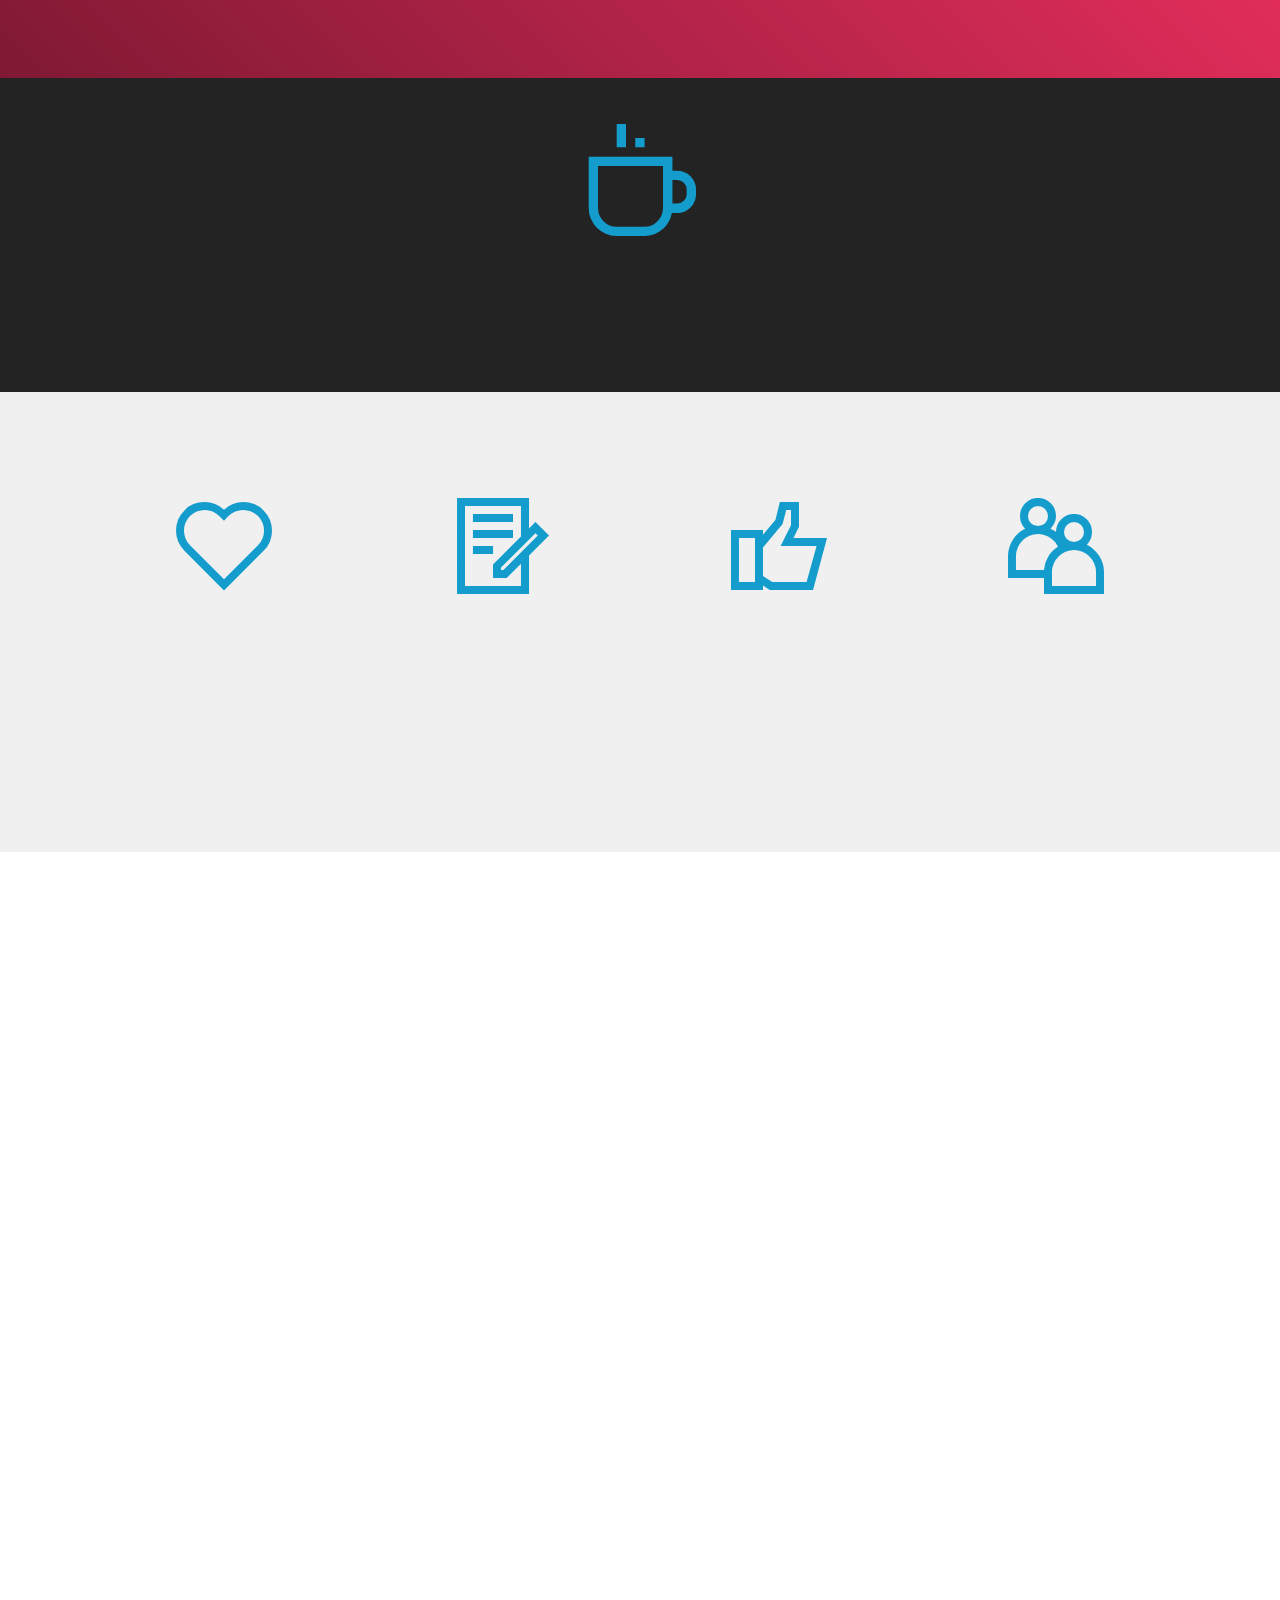
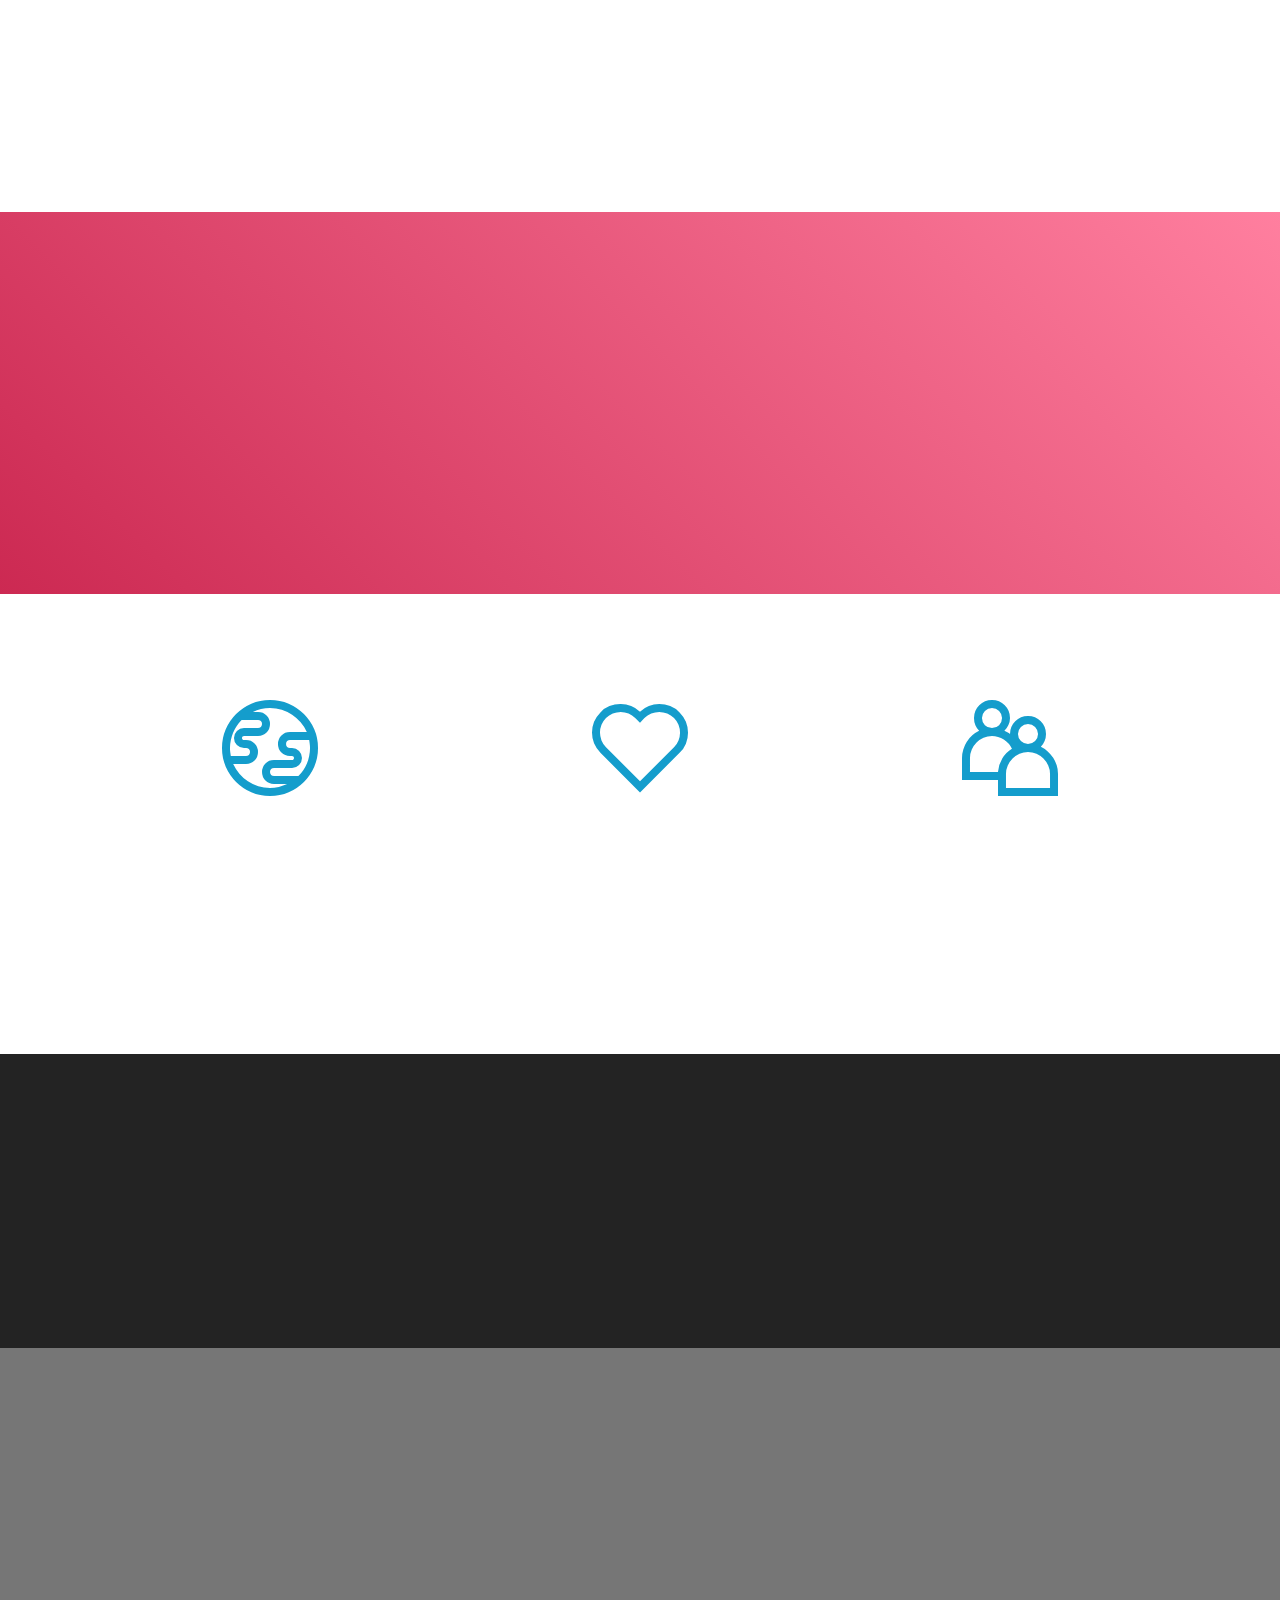
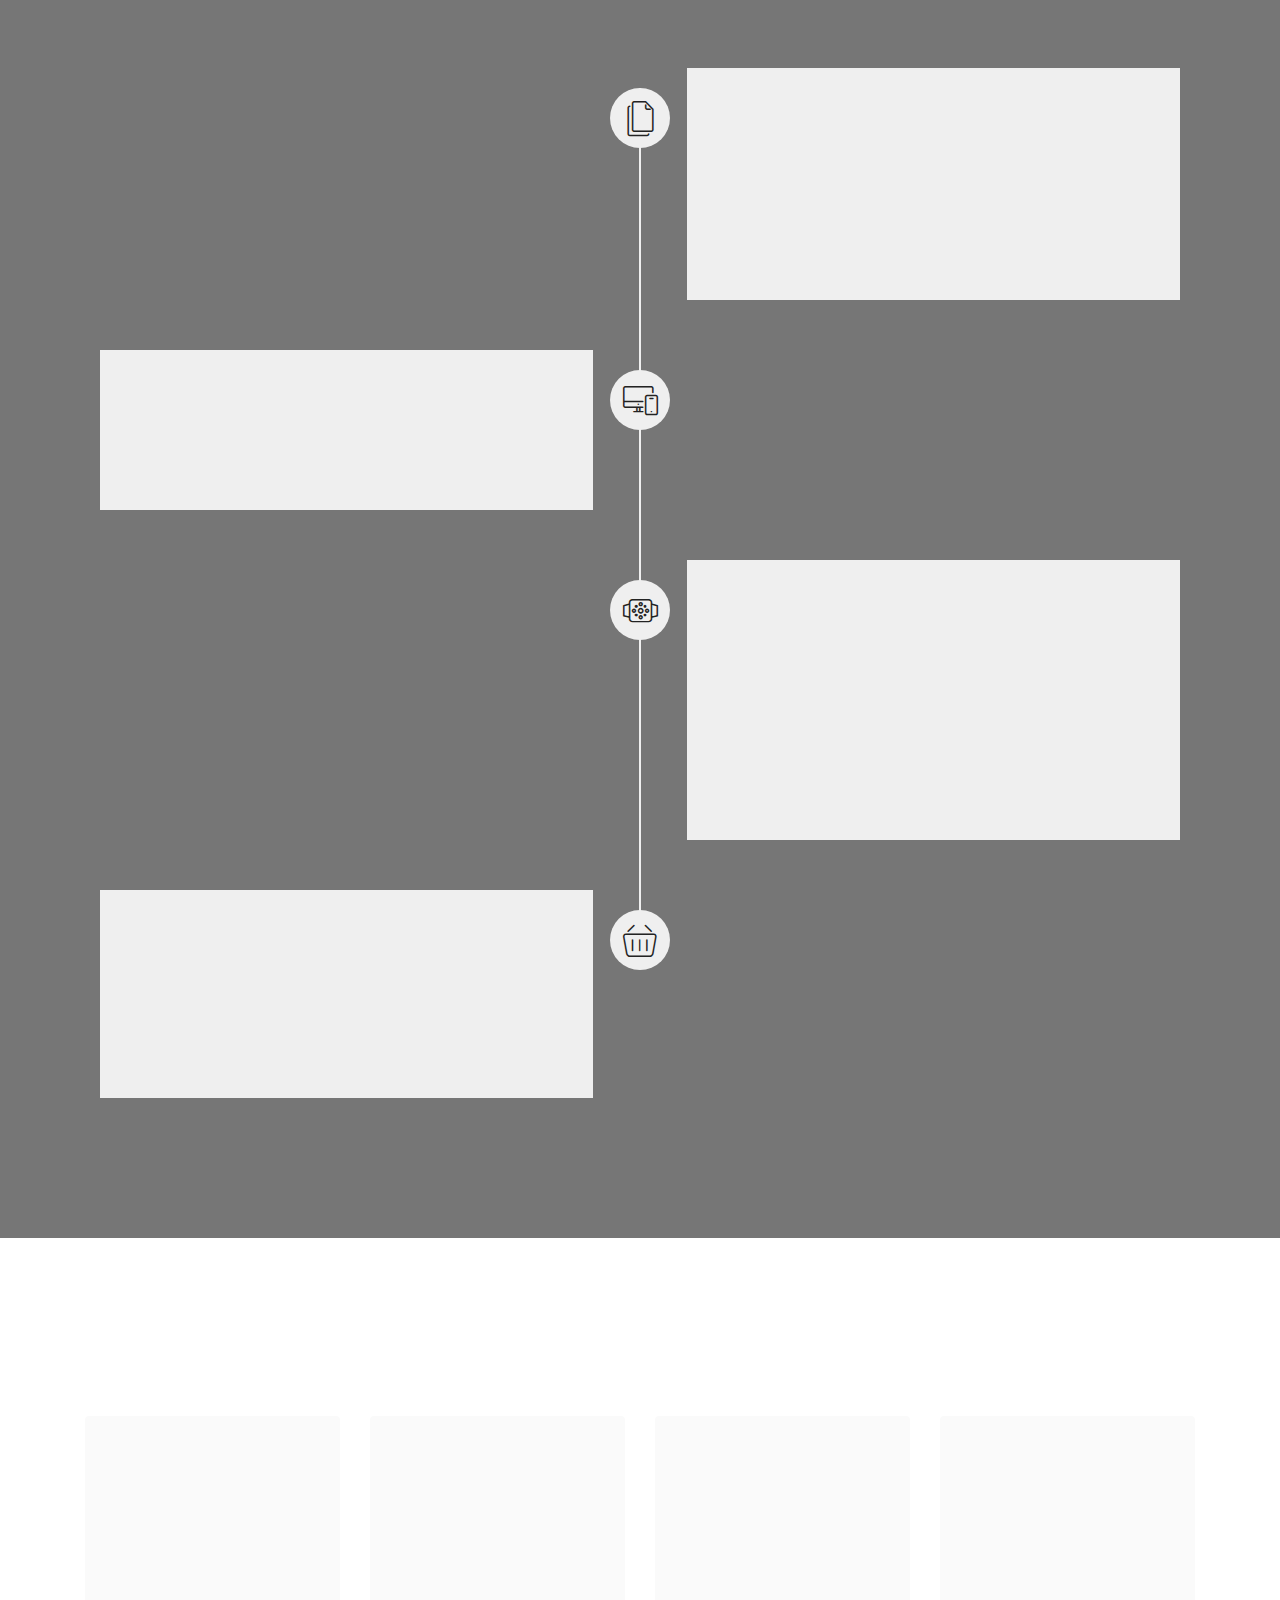
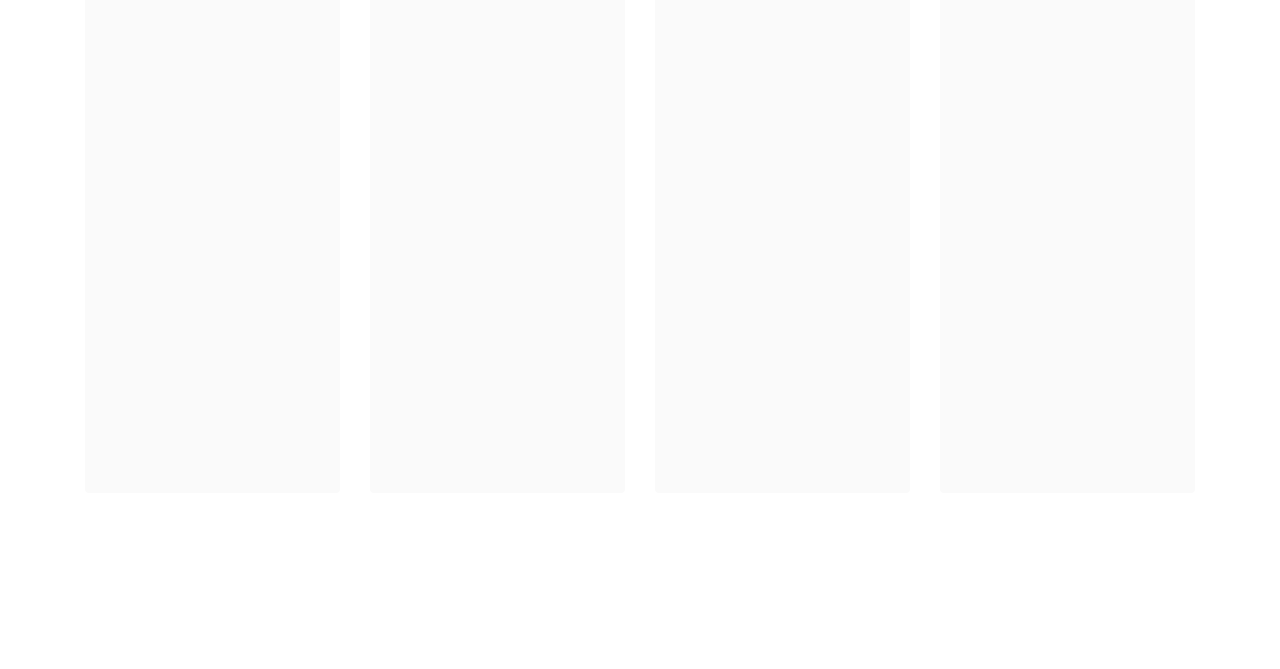
==== commit dce707b8: "Add files via upload" ====
--- a/index.html
+++ b/index.html
@@ -383,7 +383,72 @@
             
         </div>
     </div>
-</section><section style="background-color: #fff; font-family: -apple-system, BlinkMacSystemFont, 'Segoe UI', 'Roboto', 'Helvetica Neue', Arial, sans-serif; color:#aaa; font-size:12px; padding: 0; align-items: center; display: flex;"><a href="https://mobirise.site/h" style="flex: 1 1; height: 3rem; padding-left: 1rem;"></a><p style="flex: 0 0 auto; margin:0; padding-right:1rem;"><a href="https://mobirise.site/r" style="color:#aaa;">This website</a> was built with Mobirise template</p></section><script src="assets/web/assets/jquery/jquery.min.js"></script>  <script src="assets/popper/popper.min.js"></script>  <script src="assets/bootstrap/js/bootstrap.min.js"></script>  <script src="assets/tether/tether.min.js"></script>  <script src="assets/smoothscroll/smooth-scroll.js"></script>  <script src="assets/viewportchecker/jquery.viewportchecker.js"></script>  <script src="assets/parallax/jarallax.min.js"></script>  <script src="assets/theme/js/script.js"></script>  
+</section>
+
+<section class="features3 cid-sftyOiJjUh" id="features3-j">
+    
+    
+    <div class="container">
+        <div class="mbr-section-head">
+            <h4 class="mbr-section-title mbr-fonts-style align-center mb-0 display-2">
+                <strong>Co-escribe</strong></h4>
+            
+        </div>
+        <div class="row mt-4">
+            <div class="item features-image сol-12 col-md-6 col-lg-3">
+                <div class="item-wrapper">
+                    <div class="item-img">
+                        <img src="assets/images/libro1-501x704.jpg" alt="">
+                    </div>
+                    <div class="item-content">
+                        <h5 class="item-title mbr-fonts-style display-7"><strong>Micrositio</strong></h5>
+                        
+                        <p class="mbr-text mbr-fonts-style mt-3 display-7">Logo, Fotografías (5) de la tienda, Productos (5), Enlaces a redes sociales, Subdominio en <strong>Herbolarios.store</strong>&nbsp;</p>
+                    </div>
+                    <div class="mbr-section-btn item-footer mt-2"><a href="" class="btn item-btn btn-black display-7" target="_blank">150€</a></div>
+                </div>
+            </div>
+            <div class="item features-image сol-12 col-md-6 col-lg-3">
+                <div class="item-wrapper">
+                    <div class="item-img">
+                        <img src="assets/images/libro2-660x933.jpg" alt="">
+                    </div>
+                    <div class="item-content">
+                        <h5 class="item-title mbr-fonts-style display-7"><strong>Sitio Web</strong></h5>
+                        
+                        <p class="mbr-text mbr-fonts-style mt-3 display-7">Logo, Fotografías de la tienda, Productos (20), Enlaces a redes sociales, Dominio propio.</p>
+                    </div>
+                    <div class="mbr-section-btn item-footer mt-2"><a href="" class="btn item-btn btn-black display-7" target="_blank">300€</a></div>
+                </div>
+            </div><div class="item features-image сol-12 col-md-6 col-lg-3">
+                <div class="item-wrapper">
+                    <div class="item-img">
+                        <img src="assets/images/libro4-498x706.jpg" alt="">
+                    </div>
+                    <div class="item-content">
+                        <h5 class="item-title mbr-fonts-style display-7"><strong>Sitio Web</strong></h5>
+                        
+                        <p class="mbr-text mbr-fonts-style mt-3 display-7">Logo, Fotografías de la tienda, Productos (20), Enlaces a redes sociales, Dominio propio.</p>
+                    </div>
+                    <div class="mbr-section-btn item-footer mt-2"><a href="" class="btn item-btn btn-black display-7" target="_blank">300€</a></div>
+                </div>
+            </div>
+            <div class="item features-image сol-12 col-md-6 col-lg-3">
+                <div class="item-wrapper">
+                    <div class="item-img">
+                        <img src="assets/images/libro5-492x704.jpg" alt="">
+                    </div>
+                    <div class="item-content">
+                        <h5 class="item-title mbr-fonts-style display-7"><strong>Tienda online</strong></h5>
+                        
+                        <p class="mbr-text mbr-fonts-style mt-3 display-7">Logo, Fotografías (10) de la tienda, Productos (10), Enlaces a redes sociales, Dominio propio, Carrito de la compra.<br></p>
+                    </div>
+                    <div class="mbr-section-btn item-footer mt-2"><a href="" class="btn item-btn btn-black display-7" target="_blank">1.500€</a></div>
+                </div>
+            </div>
+        </div>
+    </div>
+</section><section style="background-color: #fff; font-family: -apple-system, BlinkMacSystemFont, 'Segoe UI', 'Roboto', 'Helvetica Neue', Arial, sans-serif; color:#aaa; font-size:12px; padding: 0; align-items: center; display: flex;"><a href="https://mobirise.site/x" style="flex: 1 1; height: 3rem; padding-left: 1rem;"></a><p style="flex: 0 0 auto; margin:0; padding-right:1rem;"><a href="https://mobirise.site/t" style="color:#aaa;">Made</a> with Mobirise html website templates</p></section><script src="assets/web/assets/jquery/jquery.min.js"></script>  <script src="assets/popper/popper.min.js"></script>  <script src="assets/bootstrap/js/bootstrap.min.js"></script>  <script src="assets/tether/tether.min.js"></script>  <script src="assets/smoothscroll/smooth-scroll.js"></script>  <script src="assets/viewportchecker/jquery.viewportchecker.js"></script>  <script src="assets/parallax/jarallax.min.js"></script>  <script src="assets/theme/js/script.js"></script>  
   
   
   <input name="animation" type="hidden">
--- a/assets/mobirise/css/mbr-additional.css
+++ b/assets/mobirise/css/mbr-additional.css
@@ -934,3 +934,60 @@
 .cid-sfttXSAYHX .mbr-section-title {
   color: #ffffff;
 }
+.cid-sftyOiJjUh {
+  padding-top: 6rem;
+  padding-bottom: 6rem;
+  background-color: #ffffff;
+}
+.cid-sftyOiJjUh img,
+.cid-sftyOiJjUh .item-img {
+  width: 100%;
+}
+.cid-sftyOiJjUh .item:focus,
+.cid-sftyOiJjUh span:focus {
+  outline: none;
+}
+.cid-sftyOiJjUh .item {
+  cursor: pointer;
+  margin-bottom: 2rem;
+}
+.cid-sftyOiJjUh .item-wrapper {
+  position: relative;
+  border-radius: 4px;
+  background: #fafafa;
+  height: 100%;
+  display: flex;
+  flex-flow: column nowrap;
+}
+@media (min-width: 992px) {
+  .cid-sftyOiJjUh .item-wrapper .item-content {
+    padding: 2rem 2rem 0;
+  }
+  .cid-sftyOiJjUh .item-wrapper .item-footer {
+    padding: 0 2rem 2rem;
+  }
+}
+@media (max-width: 991px) {
+  .cid-sftyOiJjUh .item-wrapper .item-content {
+    padding: 1rem 1rem 0;
+  }
+  .cid-sftyOiJjUh .item-wrapper .item-footer {
+    padding: 0 1rem 1rem;
+  }
+}
+.cid-sftyOiJjUh .mbr-section-btn {
+  margin-top: auto !important;
+}
+.cid-sftyOiJjUh .mbr-section-title {
+  color: #232323;
+}
+.cid-sftyOiJjUh .mbr-text,
+.cid-sftyOiJjUh .mbr-section-btn {
+  text-align: left;
+}
+.cid-sftyOiJjUh .item-title {
+  text-align: left;
+}
+.cid-sftyOiJjUh .item-subtitle {
+  text-align: left;
+}
--- a/assets/mobirise/css/mbr-additional.css
+++ b/assets/mobirise/css/mbr-additional.css
@@ -934,3 +934,60 @@
 .cid-sfttXSAYHX .mbr-section-title {
   color: #ffffff;
 }
+.cid-sftyOiJjUh {
+  padding-top: 6rem;
+  padding-bottom: 6rem;
+  background-color: #ffffff;
+}
+.cid-sftyOiJjUh img,
+.cid-sftyOiJjUh .item-img {
+  width: 100%;
+}
+.cid-sftyOiJjUh .item:focus,
+.cid-sftyOiJjUh span:focus {
+  outline: none;
+}
+.cid-sftyOiJjUh .item {
+  cursor: pointer;
+  margin-bottom: 2rem;
+}
+.cid-sftyOiJjUh .item-wrapper {
+  position: relative;
+  border-radius: 4px;
+  background: #fafafa;
+  height: 100%;
+  display: flex;
+  flex-flow: column nowrap;
+}
+@media (min-width: 992px) {
+  .cid-sftyOiJjUh .item-wrapper .item-content {
+    padding: 2rem 2rem 0;
+  }
+  .cid-sftyOiJjUh .item-wrapper .item-footer {
+    padding: 0 2rem 2rem;
+  }
+}
+@media (max-width: 991px) {
+  .cid-sftyOiJjUh .item-wrapper .item-content {
+    padding: 1rem 1rem 0;
+  }
+  .cid-sftyOiJjUh .item-wrapper .item-footer {
+    padding: 0 1rem 1rem;
+  }
+}
+.cid-sftyOiJjUh .mbr-section-btn {
+  margin-top: auto !important;
+}
+.cid-sftyOiJjUh .mbr-section-title {
+  color: #232323;
+}
+.cid-sftyOiJjUh .mbr-text,
+.cid-sftyOiJjUh .mbr-section-btn {
+  text-align: left;
+}
+.cid-sftyOiJjUh .item-title {
+  text-align: left;
+}
+.cid-sftyOiJjUh .item-subtitle {
+  text-align: left;
+}
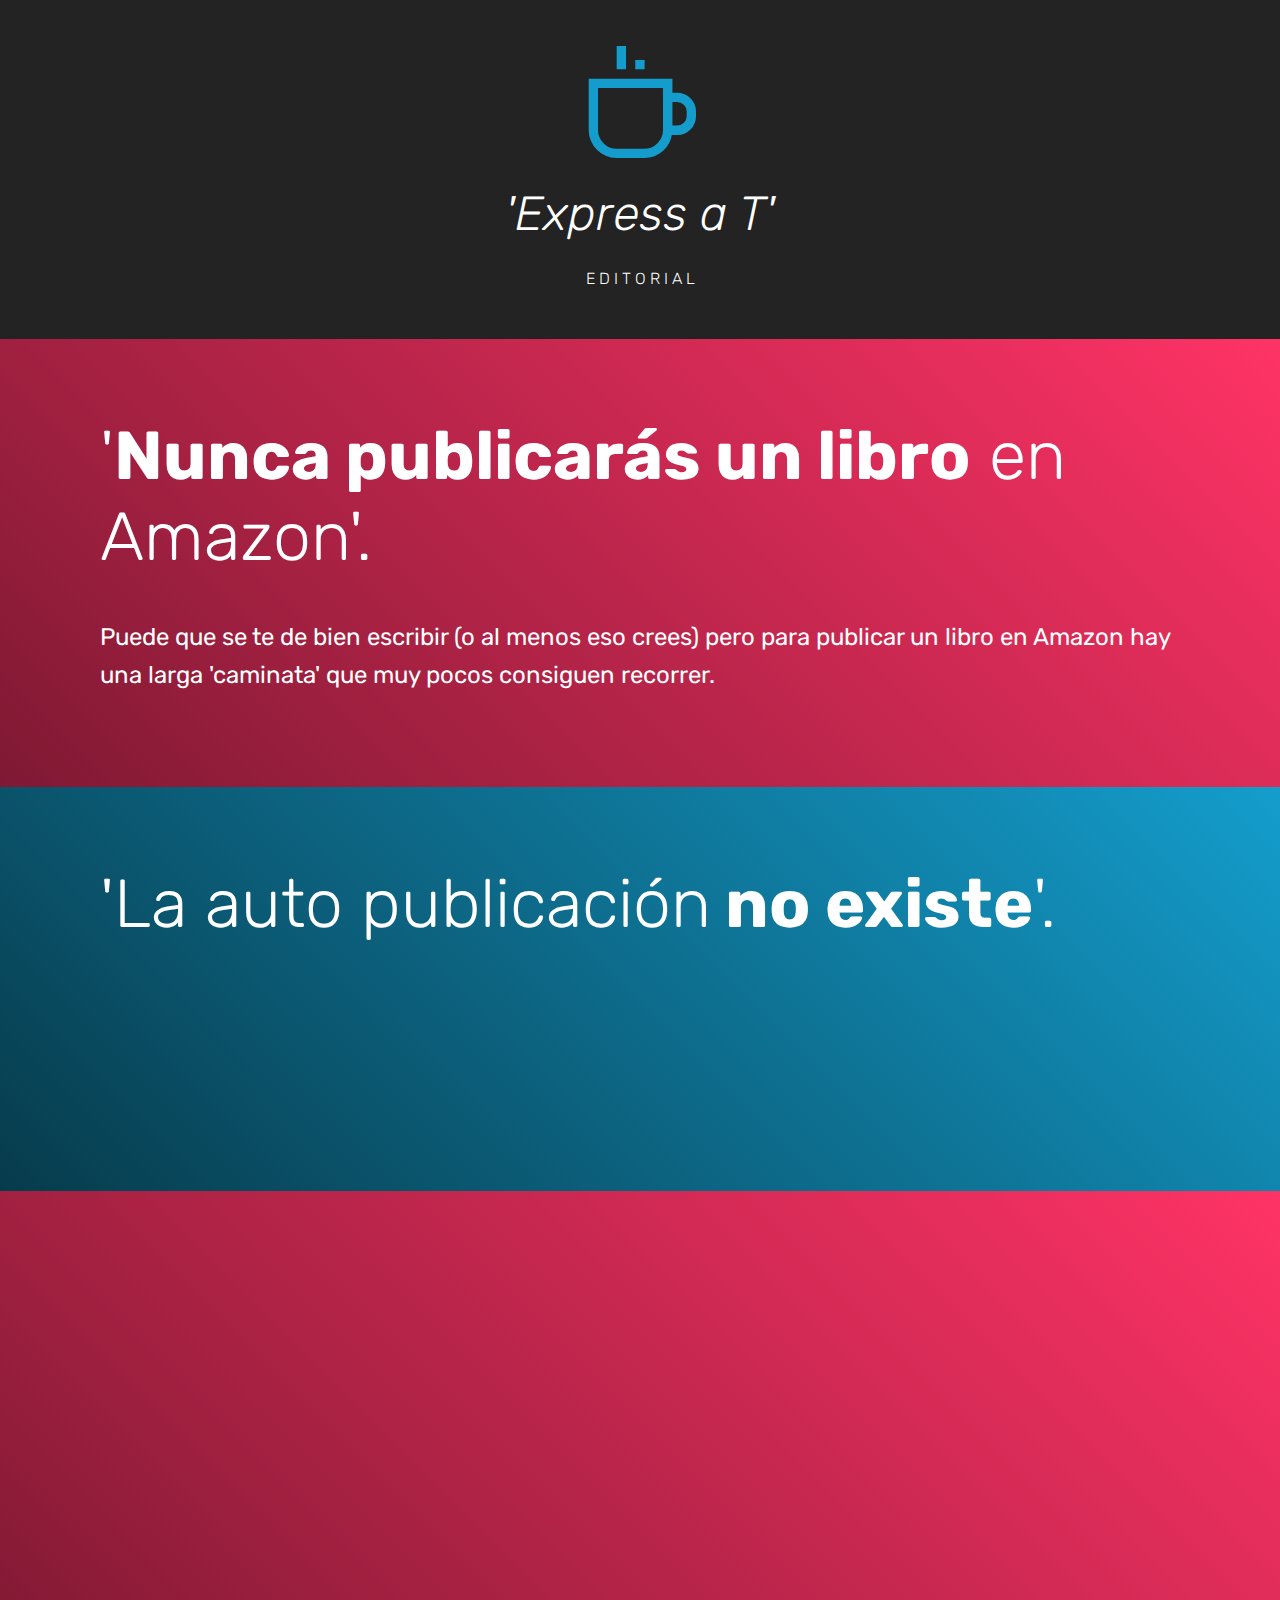
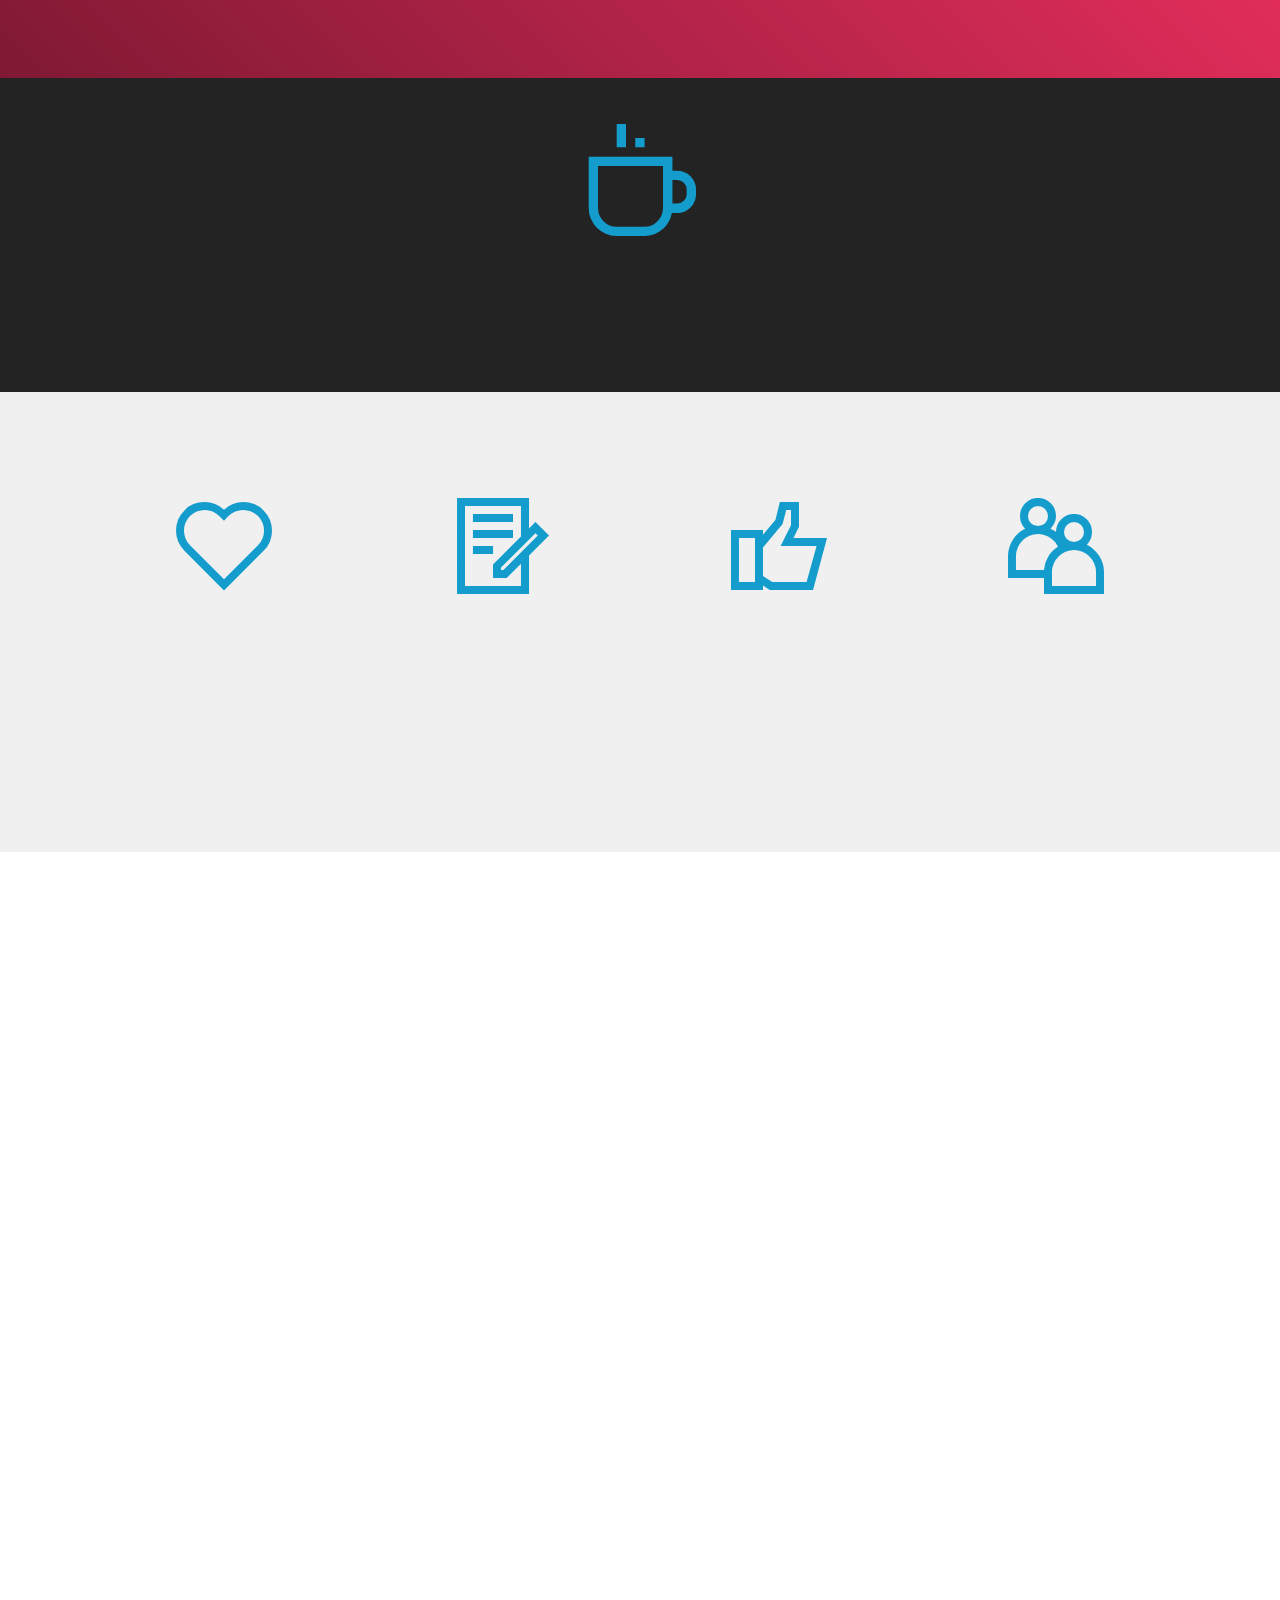
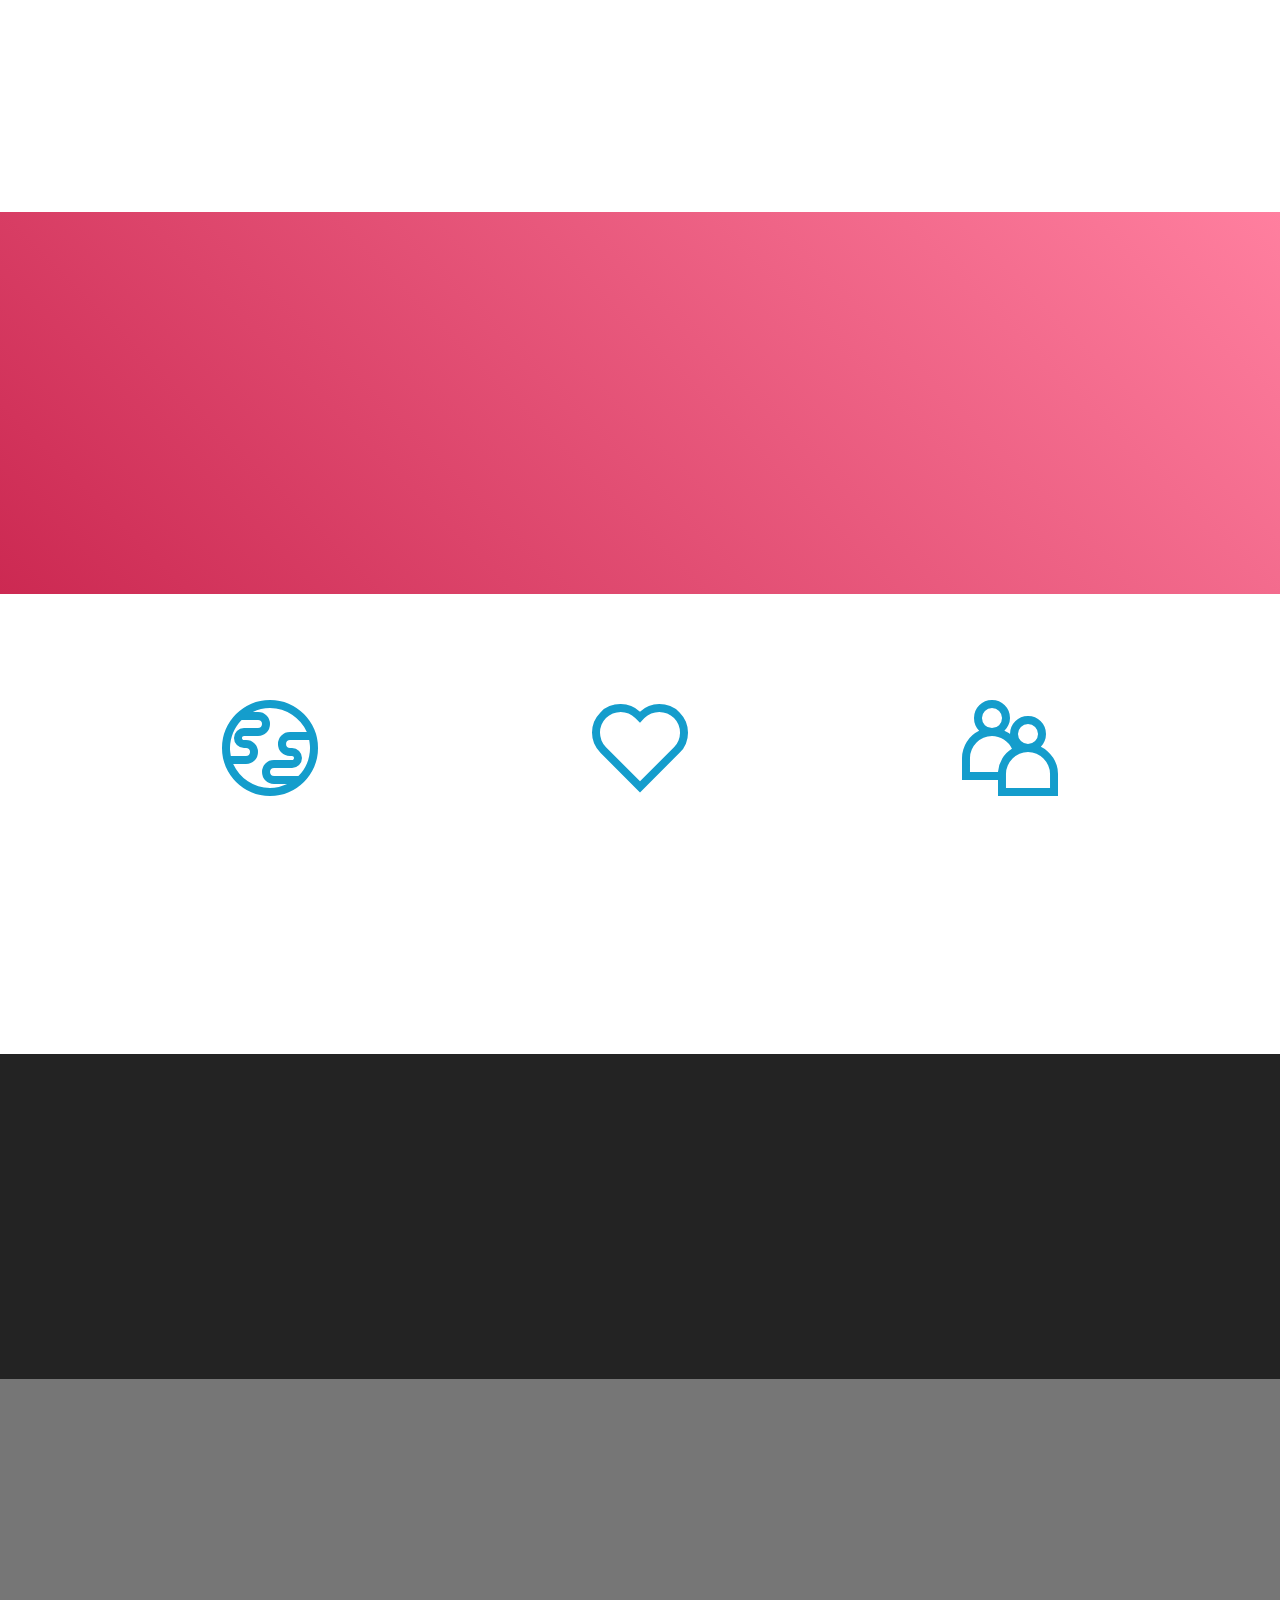
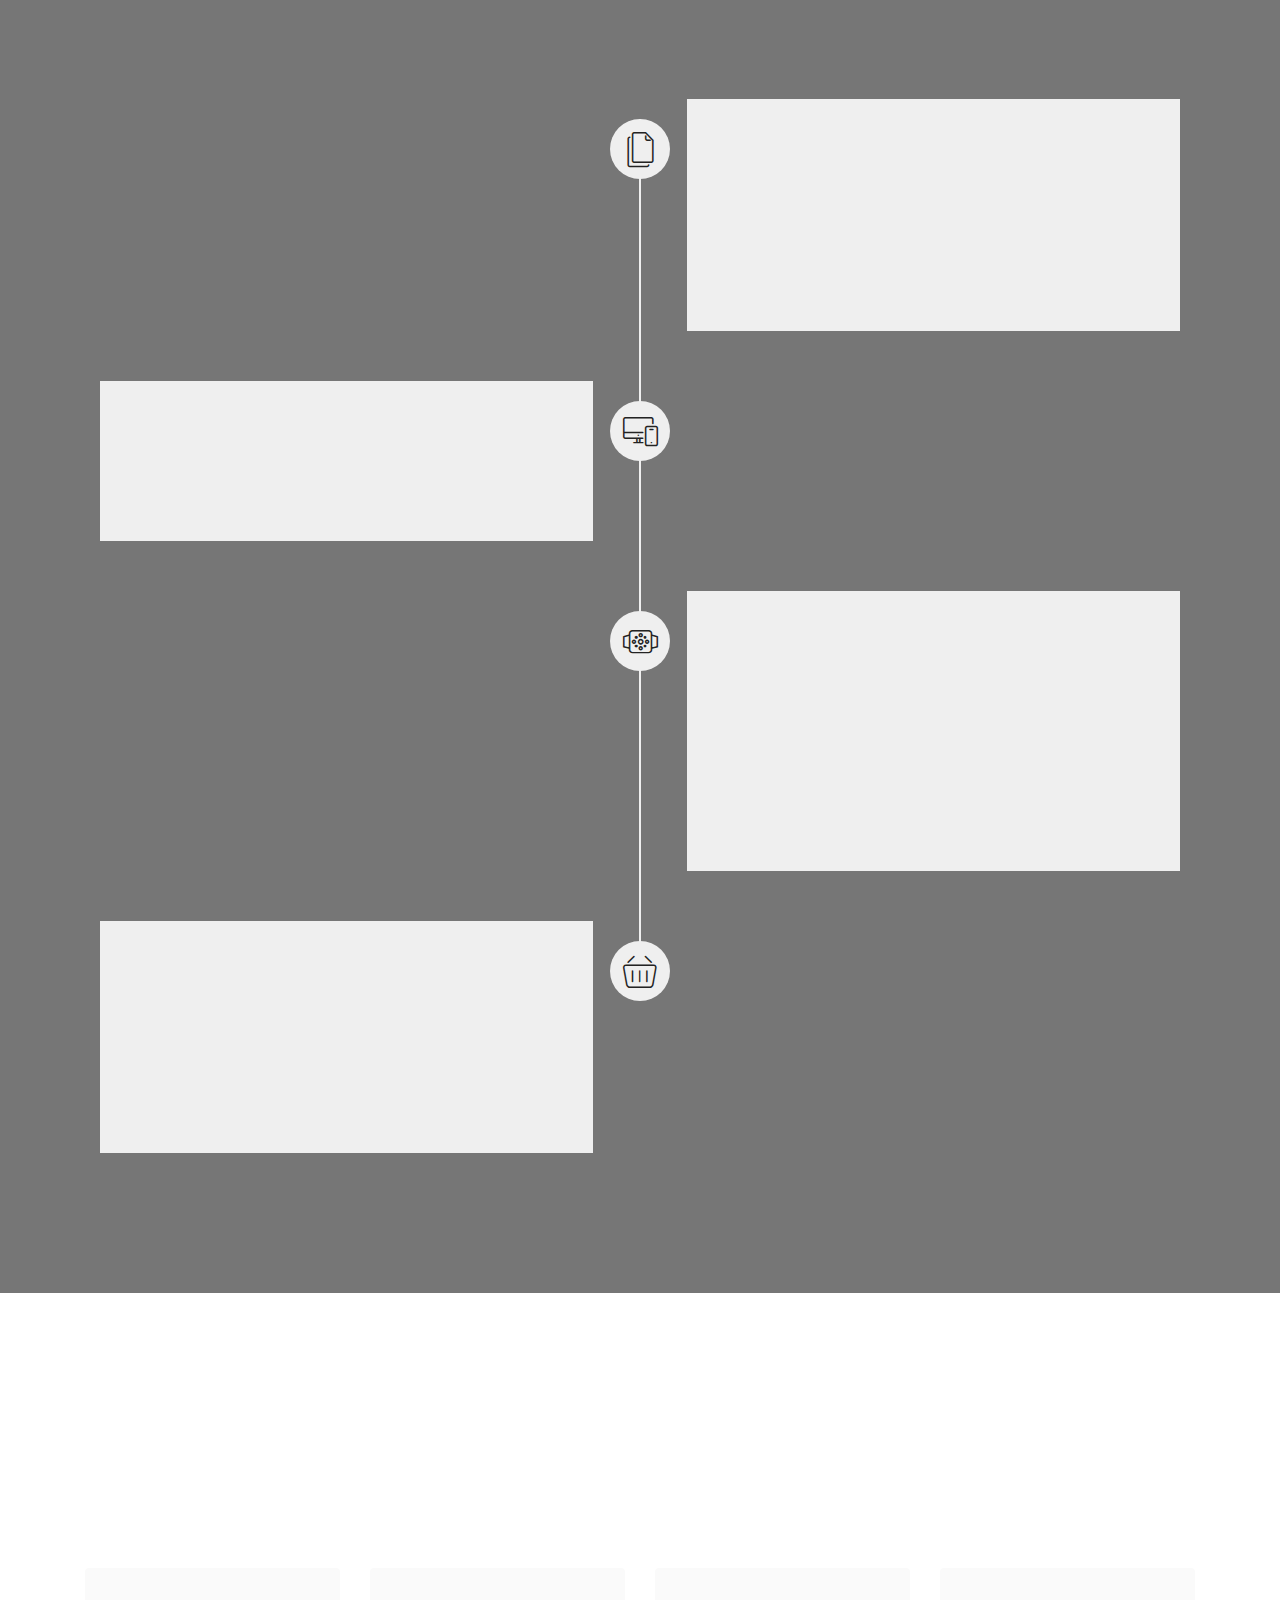
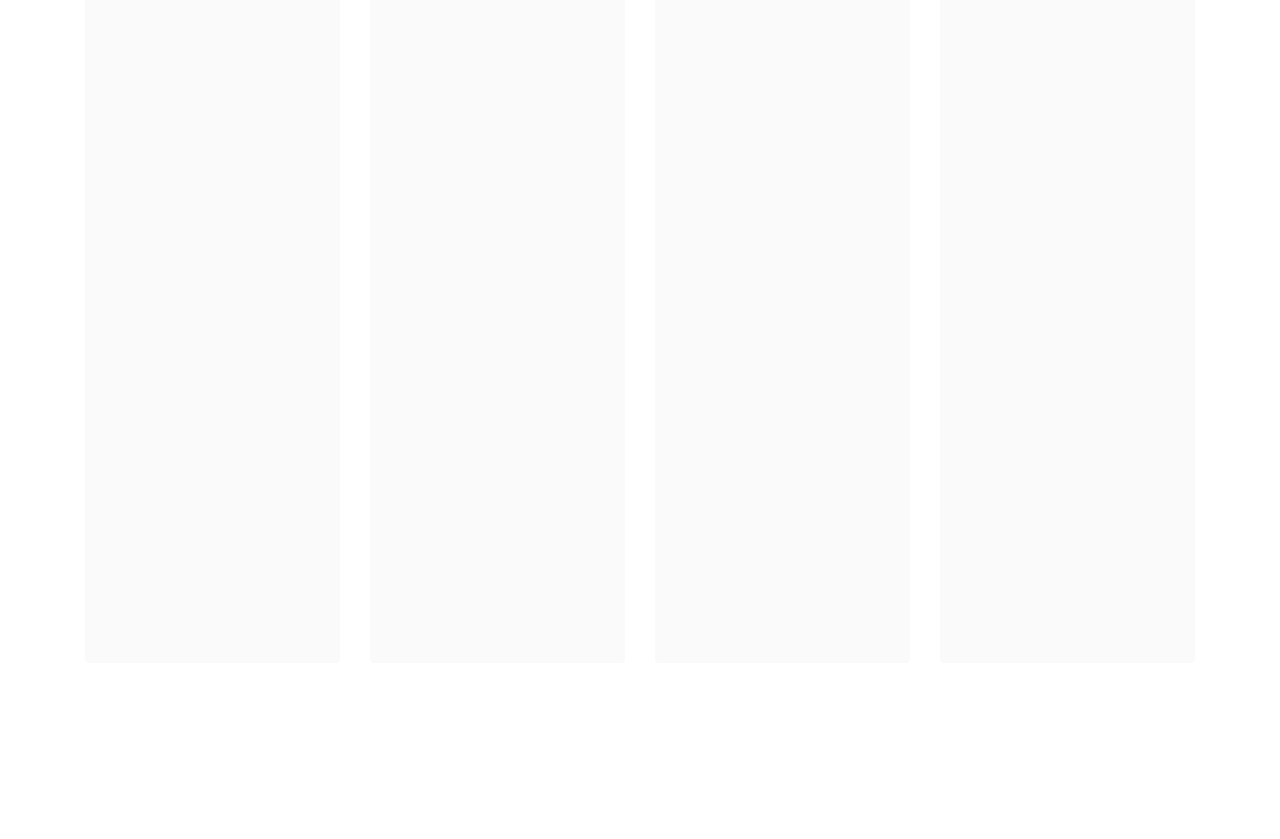
==== commit 651ed29a: "Add files via upload" ====
--- a/index.html
+++ b/index.html
@@ -10,7 +10,7 @@
   <meta name="description" content="Una editorial muy personal.">
   
   
-  <title>Home de 'Express a T' </title>
+  <title>EDITORIAL 'Express a T' </title>
   <link rel="stylesheet" href="assets/web/assets/mobirise-icons2/mobirise2.css">
   <link rel="stylesheet" href="assets/web/assets/mobirise-icons/mobirise-icons.css">
   <link rel="stylesheet" href="assets/bootstrap/css/bootstrap.min.css">
@@ -41,8 +41,7 @@
                 </div>
                 <div class="card-box">
                     <h4 class="card-title py-3 mbr-fonts-style display-2"><em>'Express a T'</em></h4>
-                    <p class="mbr-text mbr-fonts-style display-4">
-                        E D I T O R I A L</p>
+                    <p class="mbr-text mbr-fonts-style display-4">E D I T O R I A L</p>
                 </div>
             </div>
 
@@ -68,8 +67,8 @@
     <div class="container align-left">
         <div class="media-container-column mbr-white col-md-12">
             
-            <h1 class="mbr-section-title py-3 mbr-fonts-style display-1"><strong>Nunca publicarás un libro</strong> en Amazon.</h1>
-            <p class="mbr-text py-3 mbr-fonts-style display-5">Puede que se te de bien escribir, o al menos eso crees, pero de ahí a publicar un libro en Amazon hay una larga caminata que muy pocos consiguen recorrer.</p>
+            <h1 class="mbr-section-title py-3 mbr-fonts-style display-1">'<strong>Nunca publicarás un libro</strong> en Amazon'.</h1>
+            <p class="mbr-text py-3 mbr-fonts-style display-5">Puede que se te de bien escribir (o al menos eso crees) pero para publicar un libro en Amazon hay una larga 'caminata' que muy pocos consiguen recorrer.</p>
             
         </div>
     </div>
@@ -87,8 +86,8 @@
     <div class="container align-left">
         <div class="media-container-column mbr-white col-md-12">
             
-            <h1 class="mbr-section-title py-3 mbr-fonts-style display-1">La auto publicación<strong> no existe.</strong></h1>
-            <p class="mbr-text py-3 mbr-fonts-style display-5">No sólo basta con escribir un texto coherente (con un título sugerente), hay que saber maquetar el texto, hay que diseñar la portada, hay que crear los archivos adecuados, hay que saber publicar el libro y por supuesto, saber cómo promocionarlo.</p>
+            <h1 class="mbr-section-title py-3 mbr-fonts-style display-1">'La auto publicación<strong> no existe</strong>'.</h1>
+            <p class="mbr-text py-3 mbr-fonts-style display-5">No sólo basta con escribir un texto coherente (y con un título sugerente), hay que saber maquetar el texto, hay que diseñar la portada, hay que crear los archivos adecuados, hay que saber publicar el libro y por supuesto, saber cómo promocionarlo.</p>
             
         </div>
     </div>
@@ -106,8 +105,8 @@
     <div class="container align-left">
         <div class="media-container-column mbr-white col-md-12">
             
-            <h1 class="mbr-section-title py-3 mbr-fonts-style display-1">Y es que nadie<strong> sabe hacer 'de todo'.&nbsp;</strong></h1>
-            <p class="mbr-text py-3 mbr-fonts-style display-5">Excepto casos muy contados, es casi imposible encontrar a alguien que se le de bien escribir y que además sepa diseñar una buena portada, hacer una maquetación correcta, publicar en Amazon y por si fuese poco... vender.</p>
+            <h1 class="mbr-section-title py-3 mbr-fonts-style display-1">Y es que nadie<strong> </strong>sabe<strong> hacer 'de todo'</strong>.<strong>&nbsp;</strong></h1>
+            <p class="mbr-text py-3 mbr-fonts-style display-5">Salvo casos muy contados, es casi imposible encontrar a alguien que sepa escribir bien y que además sepa diseñar una buena portada, hacer una maquetación correcta, publicar en Amazon y por si fuese poco... ¡vender libros!.</p>
             
         </div>
     </div>
@@ -129,8 +128,7 @@
                 </div>
                 <div class="card-box">
                     <h4 class="card-title py-3 mbr-fonts-style display-5"><em>¿ T expressas ?</em></h4>
-                    <p class="mbr-text mbr-fonts-style display-7">
-                        Ayuda a la publicación</p>
+                    <p class="mbr-text mbr-fonts-style display-7">Tu experiencia cuenta</p>
                 </div>
             </div>
 
@@ -193,7 +191,7 @@
                 <div class="card-box">
                     <h4 class="card-title py-3 mbr-fonts-style display-5">
                         Co-escritura</h4>
-                    <p class="mbr-text mbr-fonts-style display-7">Ponemos de acuerdo a escritores y a sus contenidos.
+                    <p class="mbr-text mbr-fonts-style display-7">Ponemos de acuerdo a escritores y sus contenidos.
                     </p>
                 </div>
             </div>
@@ -292,7 +290,7 @@
         <div class="row justify-content-center content-row">
             <div class="media-container-column title col-12 col-lg-7 col-md-6">
                 <h3 class="mbr-section-subtitle align-left mbr-light pb-3 mbr-fonts-style display-5">
-                    PROYECTO ⭐⭐⭐⭐⭐</h3>
+                    PROYECTO <br>⭐⭐⭐⭐⭐</h3>
                 <h2 class="align-left mbr-bold mbr-fonts-style display-2"><span style="font-weight: normal;">'Re</span><em>Tales</em> <span style="font-weight: normal;">de<br>Escri</span>Stories<span style="font-weight: normal;">'</span></h2>
             </div>
             <div class="media-container-column col-12 col-lg-3 col-md-4">
@@ -333,7 +331,7 @@
                 <div class="col-xs-12 col-md-6 align-left ">
                     <div class="timeline-text-content">
                         <h4 class="mbr-timeline-title pb-3 mbr-fonts-style display-5">Capítulos independientes&nbsp;</h4>
-                        <p class="mbr-timeline-text mbr-fonts-style display-7">En cambio, si tenemos 20 escritores  cada uno de ellos escribe 5 páginas ya tenemos 100 páginas.&nbsp;</p>
+                        <p class="mbr-timeline-text mbr-fonts-style display-7">En cambio, si tenemos 20 escritores y cada uno de ellos escribe 5 páginas ya tenemos 100 páginas.&nbsp;</p>
                     </div>
                 </div>
             </div>
@@ -346,7 +344,7 @@
                     <div class="timeline-text-content">
                         <h4 class="mbr-timeline-title pb-3 mbr-fonts-style display-5">De la unión de los capítulos nace el libro.</h4>      
                         <p class="mbr-timeline-text mbr-fonts-style display-7">
-                            No se trata de escribir una historia en común... Si no de proponer un tema y cada escritor redacta un capítulo del futuro libro.<br><br>Todos los capítulos se maquetan como una unidad, se diseña una portada y se publica el libro.</p>
+                            No se trata de escribir una historia en común... <strong>Si no de proponer un tema y cada escritor redacta un capítulo del futuro libro.</strong><br><br>Todos los capítulos se maquetan como una unidad, se diseña una portada y se publica el libro.</p>
                     </div>
                 </div>
             </div>
@@ -360,7 +358,7 @@
                         <h4 class="mbr-timeline-title pb-3 mbr-fonts-style display-5">
                             ¿Lo pillas?</h4>
                         <p class="mbr-timeline-text mbr-fonts-style display-7">
-                            Por eso se llama <strong>Re-tales de EscriStories,</strong> Además cada autor conserva sus derechos de autor <strong>y recibe sus `regalias por ventas` en proporción al número de páginas</strong> que ha aportado en su capítulo.<br>
+                            Por eso esta colección se llama '<strong>Re-tales de EscriStories'.&nbsp;</strong>Además, cada autor conserva sus <em>derechos de autor</em> <strong>y recibe sus 'regalias por ventas' en proporción al número de páginas</strong> que ha aportado en su capítulo.<br>
                         </p>
                     </div>
                 </div>
@@ -391,8 +389,8 @@
     <div class="container">
         <div class="mbr-section-head">
             <h4 class="mbr-section-title mbr-fonts-style align-center mb-0 display-2">
-                <strong>Co-escribe</strong></h4>
-            
+                Estos libros <br>aún<strong> no existen.</strong></h4>
+            <h5 class="mbr-section-subtitle mbr-fonts-style align-center mb-0 mt-2 display-5">Estamos esperando '<em>tu capítulo'.</em></h5>
         </div>
         <div class="row mt-4">
             <div class="item features-image сol-12 col-md-6 col-lg-3">
@@ -402,10 +400,12 @@
                     </div>
                     <div class="item-content">
                         <h5 class="item-title mbr-fonts-style display-7"><strong>Micrositio</strong></h5>
-                        
+                        <h6 class="item-subtitle mbr-fonts-style mt-1 display-7">
+                            <em>Card Subtitle</em>
+                        </h6>
                         <p class="mbr-text mbr-fonts-style mt-3 display-7">Logo, Fotografías (5) de la tienda, Productos (5), Enlaces a redes sociales, Subdominio en <strong>Herbolarios.store</strong>&nbsp;</p>
                     </div>
-                    <div class="mbr-section-btn item-footer mt-2"><a href="" class="btn item-btn btn-black display-7" target="_blank">150€</a></div>
+                    <div class="mbr-section-btn item-footer mt-2"><a href="" class="btn item-btn btn-black display-7" target="_blank">Envíalo</a></div>
                 </div>
             </div>
             <div class="item features-image сol-12 col-md-6 col-lg-3">
@@ -415,10 +415,12 @@
                     </div>
                     <div class="item-content">
                         <h5 class="item-title mbr-fonts-style display-7"><strong>Sitio Web</strong></h5>
-                        
+                        <h6 class="item-subtitle mbr-fonts-style mt-1 display-7">
+                            <em>Card Subtitle</em>
+                        </h6>
                         <p class="mbr-text mbr-fonts-style mt-3 display-7">Logo, Fotografías de la tienda, Productos (20), Enlaces a redes sociales, Dominio propio.</p>
                     </div>
-                    <div class="mbr-section-btn item-footer mt-2"><a href="" class="btn item-btn btn-black display-7" target="_blank">300€</a></div>
+                    <div class="mbr-section-btn item-footer mt-2"><a href="" class="btn item-btn btn-black display-7" target="_blank">Envialo</a></div>
                 </div>
             </div><div class="item features-image сol-12 col-md-6 col-lg-3">
                 <div class="item-wrapper">
@@ -427,10 +429,12 @@
                     </div>
                     <div class="item-content">
                         <h5 class="item-title mbr-fonts-style display-7"><strong>Sitio Web</strong></h5>
-                        
+                        <h6 class="item-subtitle mbr-fonts-style mt-1 display-7">
+                            <em>Card Subtitle</em>
+                        </h6>
                         <p class="mbr-text mbr-fonts-style mt-3 display-7">Logo, Fotografías de la tienda, Productos (20), Enlaces a redes sociales, Dominio propio.</p>
                     </div>
-                    <div class="mbr-section-btn item-footer mt-2"><a href="" class="btn item-btn btn-black display-7" target="_blank">300€</a></div>
+                    <div class="mbr-section-btn item-footer mt-2"><a href="" class="btn item-btn btn-black display-7" target="_blank">Envíalo</a></div>
                 </div>
             </div>
             <div class="item features-image сol-12 col-md-6 col-lg-3">
@@ -440,15 +444,17 @@
                     </div>
                     <div class="item-content">
                         <h5 class="item-title mbr-fonts-style display-7"><strong>Tienda online</strong></h5>
-                        
+                        <h6 class="item-subtitle mbr-fonts-style mt-1 display-7">
+                            <em>Card Subtitle</em>
+                        </h6>
                         <p class="mbr-text mbr-fonts-style mt-3 display-7">Logo, Fotografías (10) de la tienda, Productos (10), Enlaces a redes sociales, Dominio propio, Carrito de la compra.<br></p>
                     </div>
-                    <div class="mbr-section-btn item-footer mt-2"><a href="" class="btn item-btn btn-black display-7" target="_blank">1.500€</a></div>
-                </div>
-            </div>
-        </div>
-    </div>
-</section><section style="background-color: #fff; font-family: -apple-system, BlinkMacSystemFont, 'Segoe UI', 'Roboto', 'Helvetica Neue', Arial, sans-serif; color:#aaa; font-size:12px; padding: 0; align-items: center; display: flex;"><a href="https://mobirise.site/x" style="flex: 1 1; height: 3rem; padding-left: 1rem;"></a><p style="flex: 0 0 auto; margin:0; padding-right:1rem;"><a href="https://mobirise.site/t" style="color:#aaa;">Made</a> with Mobirise html website templates</p></section><script src="assets/web/assets/jquery/jquery.min.js"></script>  <script src="assets/popper/popper.min.js"></script>  <script src="assets/bootstrap/js/bootstrap.min.js"></script>  <script src="assets/tether/tether.min.js"></script>  <script src="assets/smoothscroll/smooth-scroll.js"></script>  <script src="assets/viewportchecker/jquery.viewportchecker.js"></script>  <script src="assets/parallax/jarallax.min.js"></script>  <script src="assets/theme/js/script.js"></script>  
+                    <div class="mbr-section-btn item-footer mt-2"><a href="" class="btn item-btn btn-black display-4" target="_blank">Envíalo</a></div>
+                </div>
+            </div>
+        </div>
+    </div>
+</section><section style="background-color: #fff; font-family: -apple-system, BlinkMacSystemFont, 'Segoe UI', 'Roboto', 'Helvetica Neue', Arial, sans-serif; color:#aaa; font-size:12px; padding: 0; align-items: center; display: flex;"><a href="https://mobirise.site/t" style="flex: 1 1; height: 3rem; padding-left: 1rem;"></a><p style="flex: 0 0 auto; margin:0; padding-right:1rem;"><a href="https://mobirise.site/r" style="color:#aaa;">The web page</a> was designed with Mobirise theme</p></section><script src="assets/web/assets/jquery/jquery.min.js"></script>  <script src="assets/popper/popper.min.js"></script>  <script src="assets/bootstrap/js/bootstrap.min.js"></script>  <script src="assets/tether/tether.min.js"></script>  <script src="assets/smoothscroll/smooth-scroll.js"></script>  <script src="assets/viewportchecker/jquery.viewportchecker.js"></script>  <script src="assets/parallax/jarallax.min.js"></script>  <script src="assets/theme/js/script.js"></script>  
   
   
   <input name="animation" type="hidden">
--- a/assets/mobirise/css/mbr-additional.css
+++ b/assets/mobirise/css/mbr-additional.css
@@ -839,6 +839,7 @@
 }
 .cid-sftjoBuPgD H2 {
   color: #f0c637;
+  text-align: left;
 }
 .cid-sfttXSAYHX {
   padding-top: 120px;
--- a/assets/mobirise/css/mbr-additional.css
+++ b/assets/mobirise/css/mbr-additional.css
@@ -839,6 +839,7 @@
 }
 .cid-sftjoBuPgD H2 {
   color: #f0c637;
+  text-align: left;
 }
 .cid-sfttXSAYHX {
   padding-top: 120px;
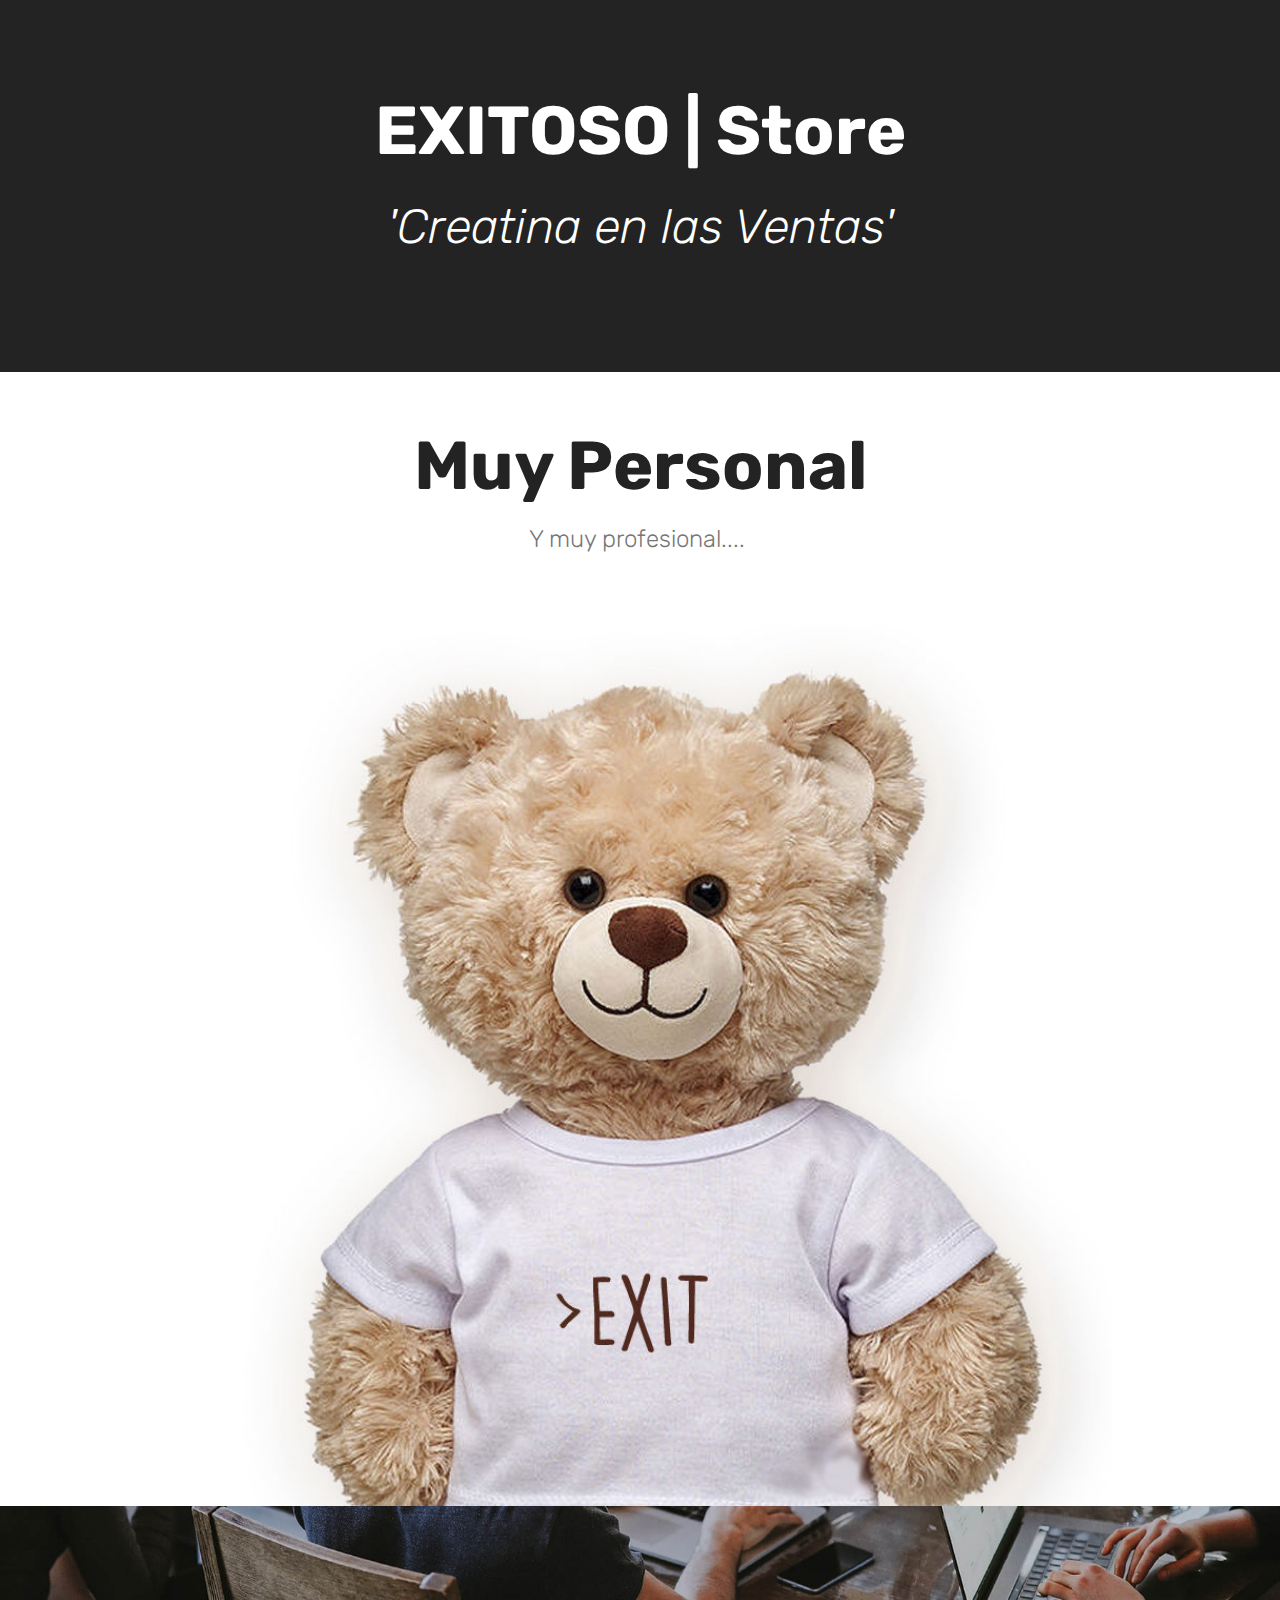
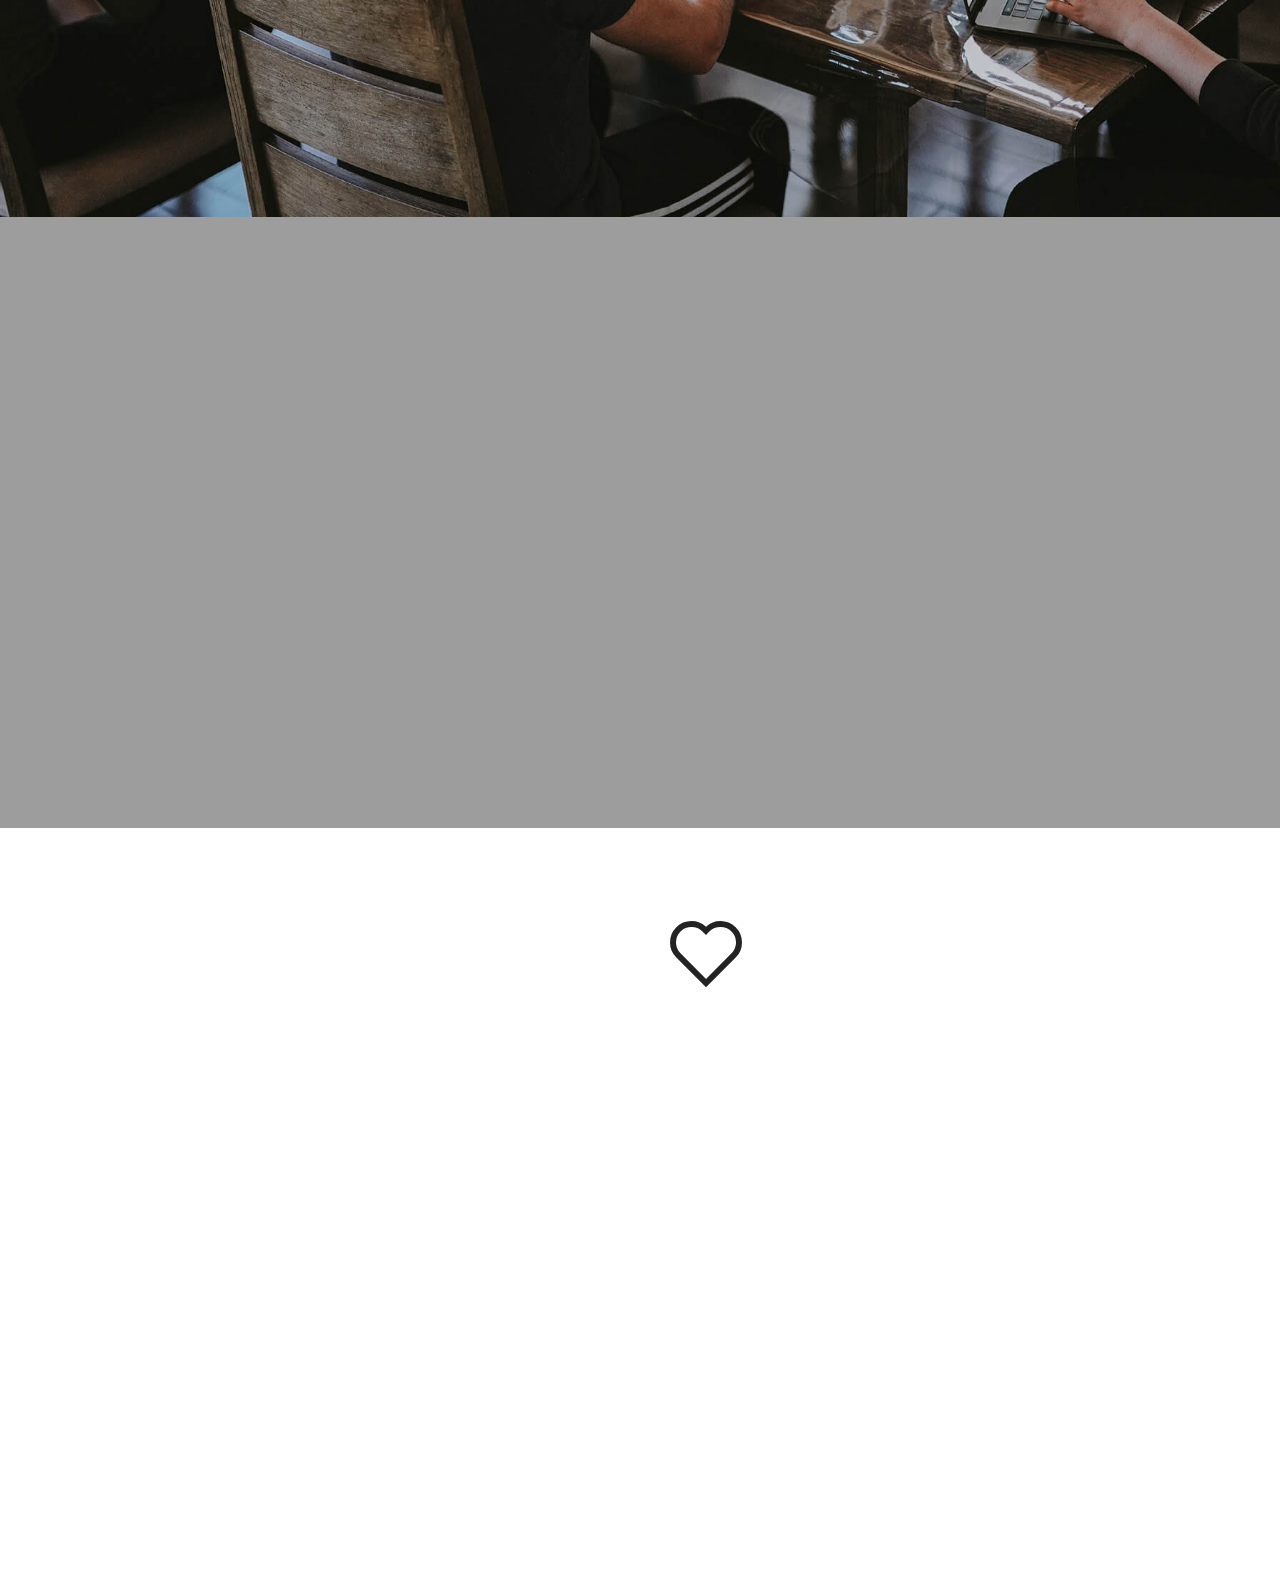
==== commit 4caa3261: "Add files via upload" ====
--- a/index.html
+++ b/index.html
@@ -7,12 +7,12 @@
   <meta name="generator" content="Mobirise v5.2.0, mobirise.com">
   <meta name="viewport" content="width=device-width, initial-scale=1, minimum-scale=1">
   <link rel="shortcut icon" href="assets/images/logo5.png" type="image/x-icon">
-  <meta name="description" content="Una editorial muy personal.">
+  <meta name="description" content="">
   
   
-  <title>EDITORIAL 'Express a T' </title>
+  <title>Home</title>
+  <link rel="stylesheet" href="assets/web/assets/mobirise-icons/mobirise-icons.css">
   <link rel="stylesheet" href="assets/web/assets/mobirise-icons2/mobirise2.css">
-  <link rel="stylesheet" href="assets/web/assets/mobirise-icons/mobirise-icons.css">
   <link rel="stylesheet" href="assets/bootstrap/css/bootstrap.min.css">
   <link rel="stylesheet" href="assets/bootstrap/css/bootstrap-grid.min.css">
   <link rel="stylesheet" href="assets/bootstrap/css/bootstrap-reboot.min.css">
@@ -27,434 +27,127 @@
 </head>
 <body>
   
-  <section class="features1 cid-sft3Y1u2d1" id="features1-b">
-    
+  <section class="header1 cid-sfrZIlfd5U" id="header1-0">
+
     
 
     
+
     <div class="container">
-        <div class="media-container-row">
-
-            <div class="card p-3 col-12 col-md-6">
-                <div class="card-img pb-3">
-                    <span class="mbr-iconfont mobi-mbri-hot-cup mobi-mbri" style="font-size: 112px;"></span>
-                </div>
-                <div class="card-box">
-                    <h4 class="card-title py-3 mbr-fonts-style display-2"><em>'Express a T'</em></h4>
-                    <p class="mbr-text mbr-fonts-style display-4">E D I T O R I A L</p>
-                </div>
+        <div class="row justify-content-md-center">
+            <div class="mbr-white col-md-10">
+                <h1 class="mbr-section-title align-center mbr-bold pb-3 mbr-fonts-style display-1">
+                    EXITOSO | Store</h1>
+                <h3 class="mbr-section-subtitle align-center mbr-light pb-3 mbr-fonts-style display-2"><em>'Creatina en las Ventas'</em></h3>
+                
+                
             </div>
-
-            
-
-            
-
-            
-
         </div>
-
     </div>
 
 </section>
 
-<section class="header11 cid-sfsYSkXE1v" id="header11-8">
-
-    <!-- Block parameters controls (Blue "Gear" panel) -->
-    
-    <!-- End block parameters -->
-
-    
-    <div class="container align-left">
-        <div class="media-container-column mbr-white col-md-12">
-            
-            <h1 class="mbr-section-title py-3 mbr-fonts-style display-1">'<strong>Nunca publicarás un libro</strong> en Amazon'.</h1>
-            <p class="mbr-text py-3 mbr-fonts-style display-5">Puede que se te de bien escribir (o al menos eso crees) pero para publicar un libro en Amazon hay una larga 'caminata' que muy pocos consiguen recorrer.</p>
-            
-        </div>
-    </div>
-
-    
-</section>
-
-<section class="header11 cid-sft0cQQr10" id="header11-9">
-
-    <!-- Block parameters controls (Blue "Gear" panel) -->
-    
-    <!-- End block parameters -->
-
-    
-    <div class="container align-left">
-        <div class="media-container-column mbr-white col-md-12">
-            
-            <h1 class="mbr-section-title py-3 mbr-fonts-style display-1">'La auto publicación<strong> no existe</strong>'.</h1>
-            <p class="mbr-text py-3 mbr-fonts-style display-5">No sólo basta con escribir un texto coherente (y con un título sugerente), hay que saber maquetar el texto, hay que diseñar la portada, hay que crear los archivos adecuados, hay que saber publicar el libro y por supuesto, saber cómo promocionarlo.</p>
-            
-        </div>
-    </div>
-
-    
-</section>
-
-<section class="header11 cid-sft1tQFsPU" id="header11-a">
-
-    <!-- Block parameters controls (Blue "Gear" panel) -->
-    
-    <!-- End block parameters -->
-
-    
-    <div class="container align-left">
-        <div class="media-container-column mbr-white col-md-12">
-            
-            <h1 class="mbr-section-title py-3 mbr-fonts-style display-1">Y es que nadie<strong> </strong>sabe<strong> hacer 'de todo'</strong>.<strong>&nbsp;</strong></h1>
-            <p class="mbr-text py-3 mbr-fonts-style display-5">Salvo casos muy contados, es casi imposible encontrar a alguien que sepa escribir bien y que además sepa diseñar una buena portada, hacer una maquetación correcta, publicar en Amazon y por si fuese poco... ¡vender libros!.</p>
-            
-        </div>
-    </div>
-
-    
-</section>
-
-<section class="features1 cid-sft4XDWYbk" id="features1-c">
-    
-    
-
-    
-    <div class="container">
-        <div class="media-container-row">
-
-            <div class="card p-3 col-12 col-md-6">
-                <div class="card-img pb-3">
-                    <span class="mbr-iconfont mobi-mbri-hot-cup mobi-mbri" style="font-size: 112px;"></span>
-                </div>
-                <div class="card-box">
-                    <h4 class="card-title py-3 mbr-fonts-style display-5"><em>¿ T expressas ?</em></h4>
-                    <p class="mbr-text mbr-fonts-style display-7">Tu experiencia cuenta</p>
-                </div>
-            </div>
-
-            
-
-            
-
-            
-
-        </div>
-
-    </div>
-
-</section>
-
-<section class="features1 cid-sfs0poTAxF mbr-parallax-background" id="features1-2">
-    
-    
-
-    <div class="mbr-overlay" style="opacity: 0.9; background-color: rgb(239, 239, 239);">
-    </div>
-    <div class="container">
-        <div class="media-container-row">
-
-            <div class="card p-3 col-12 col-md-6 col-lg-3">
-                <div class="card-img pb-3">
-                    <span class="mbr-iconfont mobi-mbri-hearth mobi-mbri"></span>
-                </div>
-                <div class="card-box">
-                    <h4 class="card-title py-3 mbr-fonts-style display-5">Portadas</h4>
-                    <p class="mbr-text mbr-fonts-style display-7">
-                        Diseñamos a medida tu portadas.</p>
-                </div>
-            </div>
-
-            <div class="card p-3 col-12 col-md-6 col-lg-3">
-                <div class="card-img pb-3">
-                    <span class="mbr-iconfont mobi-mbri-contact-form mobi-mbri"></span>
-                </div>
-                <div class="card-box">
-                    <h4 class="card-title py-3 mbr-fonts-style display-5">Maquetación</h4>
-                    <p class="mbr-text mbr-fonts-style display-7">Organizamos contenidos escritos y visuales.</p>
-                </div>
-            </div>
-
-            <div class="card p-3 col-12 col-md-6 col-lg-3">
-                <div class="card-img pb-3">
-                    <span class="mbr-iconfont mobi-mbri-like mobi-mbri"></span>
-                </div>
-                <div class="card-box">
-                    <h4 class="card-title py-3 mbr-fonts-style display-5">Marketing</h4>
-                    <p class="mbr-text mbr-fonts-style display-7">Hacemos que se conozca y se vendan libros.</p>
-                </div>
-            </div>
-
-            <div class="card p-3 col-12 col-md-6 col-lg-3">
-                <div class="card-img pb-3">
-                    <span class="mbr-iconfont mobi-mbri-users mobi-mbri"></span>
-                </div>
-                <div class="card-box">
-                    <h4 class="card-title py-3 mbr-fonts-style display-5">
-                        Co-escritura</h4>
-                    <p class="mbr-text mbr-fonts-style display-7">Ponemos de acuerdo a escritores y sus contenidos.
-                    </p>
-                </div>
-            </div>
-
-        </div>
-
-    </div>
-
-</section>
-
-<section class="cid-sfs39VKQv7" id="image3-4">
+<section class="mbr-section content4 cid-sfFbhMLefA" id="content4-1x">
 
     
 
-    <figure class="mbr-figure">
-            <div class="image-block" style="width: 85%;">
-                <img src="assets/images/mbr-1776x1332.jpg" width="1400" alt="Mobirise">
-                
-            </div>
-    </figure>
-</section>
-
-<section class="header11 cid-sfs3Cd5Pfk" id="header11-5">
-
-    <!-- Block parameters controls (Blue "Gear" panel) -->
-    
-    <!-- End block parameters -->
-
-    
-    <div class="container align-left">
-        <div class="media-container-column mbr-white col-md-12">
-            
-            <h1 class="mbr-section-title py-3 mbr-fonts-style display-1"><strong>Tres tazas</strong> de 'Express a T'</h1>
-            <p class="mbr-text py-3 mbr-fonts-style display-5">Tres acepciones:&nbsp; [1] <strong>Exprésate:</strong>&nbsp;Cuenta tus experiencias,&nbsp;[2] Servicio&nbsp;<strong>Exprés o Rápido,</strong>&nbsp; [3] <strong>Cafés expresos</strong>, uno para ti y otro para nosotros.&nbsp;</p>
-            
-        </div>
-    </div>
-
-    
-</section>
-
-<section class="features1 cid-sfsWxaORpI" id="features1-7">
-    
-    
-
-    
     <div class="container">
         <div class="media-container-row">
-
-            <div class="card p-3 col-12 col-md-6 col-lg-4">
-                <div class="card-img pb-3">
-                    <span class="mbr-iconfont mobi-mbri-globe mobi-mbri"></span>
-                </div>
-                <div class="card-box">
-                    <h4 class="card-title py-3 mbr-fonts-style display-5">
-                        Qué es 'Express a T'</h4>
-                    <p class="mbr-text mbr-fonts-style display-7">Una editorial muy particular.</p>
-                </div>
-            </div>
-
-            <div class="card p-3 col-12 col-md-6 col-lg-4">
-                <div class="card-img pb-3">
-                    <span class="mbr-iconfont mobi-mbri-hearth mobi-mbri"></span>
-                </div>
-                <div class="card-box">
-                    <h4 class="card-title py-3 mbr-fonts-style display-5">Nuestros servicios</h4>
-                    <p class="mbr-text mbr-fonts-style display-7">Diseño de portadas, maquetación, publicación online, emarketing.</p>
-                </div>
-            </div>
-
-            <div class="card p-3 col-12 col-md-6 col-lg-4">
-                <div class="card-img pb-3">
-                    <span class="mbr-iconfont mobi-mbri-users mobi-mbri"></span>
-                </div>
-                <div class="card-box">
-                    <h4 class="card-title py-3 mbr-fonts-style display-5">
-                        Quienes somos</h4>
-                    <p class="mbr-text mbr-fonts-style display-7">Mentes inquietas en una 'joint-venture'</p>
-                </div>
-            </div>
-
-            
-
-        </div>
-
-    </div>
-
-</section>
-
-<section class="mbr-section info1 cid-sftjoBuPgD" id="info1-f">
-
-    
-
-    
-    <div class="container">
-        <div class="row justify-content-center content-row">
-            <div class="media-container-column title col-12 col-lg-7 col-md-6">
-                <h3 class="mbr-section-subtitle align-left mbr-light pb-3 mbr-fonts-style display-5">
-                    PROYECTO <br>⭐⭐⭐⭐⭐</h3>
-                <h2 class="align-left mbr-bold mbr-fonts-style display-2"><span style="font-weight: normal;">'Re</span><em>Tales</em> <span style="font-weight: normal;">de<br>Escri</span>Stories<span style="font-weight: normal;">'</span></h2>
-            </div>
-            <div class="media-container-column col-12 col-lg-3 col-md-4">
+            <div class="title col-12 col-md-8">
+                <h2 class="align-center pb-3 mbr-fonts-style display-1"><strong>
+                    Muy Personal</strong></h2>
+                <h3 class="mbr-section-subtitle align-center mbr-light mbr-fonts-style display-5">Y muy profesional....&nbsp;</h3>
                 
             </div>
         </div>
     </div>
 </section>
 
-<section class="timeline2 cid-sfttXSAYHX" id="timeline2-i">
+<section class="cid-sfFaVjHvso" id="image3-1w">
+
+    
+
+    <figure class="mbr-figure container">
+            <div class="image-block" style="width: 85%;">
+                <img src="assets/images/exitoso22-897x839.jpg" width="1400" alt="Mobirise">
+                
+            </div>
+    </figure>
+</section>
+
+<section class="mbr-section content5 cid-sfFaU4t4NZ mbr-parallax-background" id="content5-1v">
+
+    
+
+    <div class="mbr-overlay" style="opacity: 0.4; background-color: rgb(35, 35, 35);">
+    </div>
+
+    <div class="container">
+        <div class="media-container-row">
+            <div class="title col-12 col-md-8">
+                <h2 class="align-center mbr-bold mbr-white pb-3 mbr-fonts-style display-1">&gt;CóDIGO</h2>
+                <h3 class="mbr-section-subtitle align-center mbr-light mbr-white pb-3 mbr-fonts-style display-5"><strong><a href="index.html" class="text-primary">EXITOSO.Store</a></strong><br>es un proyecto<br><strong>MUY NUESTRO</strong><br><br>&gt; HARTOS <br>DE&nbsp;TANTA<br>TONTERIA<br><br><strong>'Joint-AD-VENTURE'</strong><br><br>'Aprendices de<br>todo&nbsp;y maestros <br>de&nbsp;algunas cosas'.<br><br>Asaltamos a la fama<br>desde el cóDIGO.<br><br><strong>'Palabra de Adiós'.</strong><br>Si no has entendido nada es debido a que no estamos haciendo bien nuestro trabajo o porque... <em>tu estás en otra onda .</em><em><br></em><br><br></h3>
+                
+                
+            </div>
+        </div>
+    </div>
+</section>
+
+<section class="mbr-section form4 cid-sfFgiHz1iT" id="form4-1y">
 
     
 
     
-
-    <div class="container align-center">
-        <h2 class="mbr-section-title pb-3 mbr-fonts-style display-2">'Te lo <strong>cuento</strong>'</h2>
-        <h3 class="mbr-section-subtitle pb-5 mbr-fonts-style display-5">Cómo publicar un libro&nbsp;<div><strong>si sólo tienes 5 páginas</strong>.</div></h3>
-
-        <div class="container timelines-container" mbri-timelines="">
-            <!--1-->
-            <div class="row timeline-element reverse separline">
-                <span class="iconsBackground">
-                    <span class="mbr-iconfont mbri-pages"></span>
-                </span>          
-                <div class="col-xs-12 col-md-6 align-left">
-                    <div class="timeline-text-content">
-                        <h4 class="mbr-timeline-title pb-3 mbr-fonts-style display-5">Érase una vez...</h4>
-                        <p class="mbr-timeline-text mbr-fonts-style display-7">Alguien que quiere escribir un libro pero sólo logra escribir unas pocas páginas de calidad.<br><br><strong>Algo bastante habitual ya que 'Escribir un libro es complicado'.</strong><br></p>
-                     </div>
-                </div>
+    <div class="container">
+        <div class="row">
+            <div class="col-md-6">
+                <div class="google-map"><iframe frameborder="0" style="border:0" src="https://www.google.com/maps/embed/v1/place?key=AIzaSyCNveGQ9bfpKFwWzQLLftrR9hNiHwdqQG8&amp;q=calle del milagro" allowfullscreen=""></iframe></div>
             </div>
-            <!--2-->
-            <div class="row timeline-element separline">
-                <span class="iconsBackground">
-                    <span class="mbri-responsive mbr-iconfont"></span>
-                </span>
-                <div class="col-xs-12 col-md-6 align-left ">
-                    <div class="timeline-text-content">
-                        <h4 class="mbr-timeline-title pb-3 mbr-fonts-style display-5">Capítulos independientes&nbsp;</h4>
-                        <p class="mbr-timeline-text mbr-fonts-style display-7">En cambio, si tenemos 20 escritores y cada uno de ellos escribe 5 páginas ya tenemos 100 páginas.&nbsp;</p>
+            <div class="col-md-6">
+                
+                <div>
+                    <div class="icon-block pb-3 align-left">
+                        <span class="icon-block__icon">
+                            <span class="mbr-iconfont mobi-mbri-hearth mobi-mbri" style="font-size: 72px;"></span>
+                        </span>
+                        
+                    </div>
+                    <div class="icon-contacts pb-3">
+                        <h5 class="align-left mbr-fonts-style display-7">Por si no te puedes contener.</h5>
+                        <p class="mbr-text align-left mbr-fonts-style display-7">WhastApp: +34 644 263 289&nbsp;<br>
+                            Email: hola@exitoso.store</p>
                     </div>
                 </div>
-            </div>
-            <!--3-->
-            <div class="row timeline-element reverse separline">
-                <span class="iconsBackground">
-                    <span class="mbri-watch mbr-iconfont"></span>
-                </span>
-                <div class="col-xs-12 col-md-6 align-left">
-                    <div class="timeline-text-content">
-                        <h4 class="mbr-timeline-title pb-3 mbr-fonts-style display-5">De la unión de los capítulos nace el libro.</h4>      
-                        <p class="mbr-timeline-text mbr-fonts-style display-7">
-                            No se trata de escribir una historia en común... <strong>Si no de proponer un tema y cada escritor redacta un capítulo del futuro libro.</strong><br><br>Todos los capítulos se maquetan como una unidad, se diseña una portada y se publica el libro.</p>
-                    </div>
-                </div>
-            </div>
-            <!--4-->
-            <div class="row timeline-element ">
-                <span class="iconsBackground">
-                    <span class="mbri-shopping-basket mbr-iconfont"></span>
-                </span>
-                <div class="col-xs-12 col-md-6 align-left ">
-                    <div class="timeline-text-content">
-                        <h4 class="mbr-timeline-title pb-3 mbr-fonts-style display-5">
-                            ¿Lo pillas?</h4>
-                        <p class="mbr-timeline-text mbr-fonts-style display-7">
-                            Por eso esta colección se llama '<strong>Re-tales de EscriStories'.&nbsp;</strong>Además, cada autor conserva sus <em>derechos de autor</em> <strong>y recibe sus 'regalias por ventas' en proporción al número de páginas</strong> que ha aportado en su capítulo.<br>
-                        </p>
-                    </div>
-                </div>
-            </div>
-            <!--5-->
-            
-            <!--6-->
-            
-            <!--7-->
-            
-            <!--8-->
-            
-            <!--9-->
-            
-            <!--10-->
-            
-            <!--11-->
-            
-            <!--12-->
-            
-        </div>
-    </div>
-</section>
-
-<section class="features3 cid-sftyOiJjUh" id="features3-j">
-    
-    
-    <div class="container">
-        <div class="mbr-section-head">
-            <h4 class="mbr-section-title mbr-fonts-style align-center mb-0 display-2">
-                Estos libros <br>aún<strong> no existen.</strong></h4>
-            <h5 class="mbr-section-subtitle mbr-fonts-style align-center mb-0 mt-2 display-5">Estamos esperando '<em>tu capítulo'.</em></h5>
-        </div>
-        <div class="row mt-4">
-            <div class="item features-image сol-12 col-md-6 col-lg-3">
-                <div class="item-wrapper">
-                    <div class="item-img">
-                        <img src="assets/images/libro1-501x704.jpg" alt="">
-                    </div>
-                    <div class="item-content">
-                        <h5 class="item-title mbr-fonts-style display-7"><strong>Micrositio</strong></h5>
-                        <h6 class="item-subtitle mbr-fonts-style mt-1 display-7">
-                            <em>Card Subtitle</em>
-                        </h6>
-                        <p class="mbr-text mbr-fonts-style mt-3 display-7">Logo, Fotografías (5) de la tienda, Productos (5), Enlaces a redes sociales, Subdominio en <strong>Herbolarios.store</strong>&nbsp;</p>
-                    </div>
-                    <div class="mbr-section-btn item-footer mt-2"><a href="" class="btn item-btn btn-black display-7" target="_blank">Envíalo</a></div>
-                </div>
-            </div>
-            <div class="item features-image сol-12 col-md-6 col-lg-3">
-                <div class="item-wrapper">
-                    <div class="item-img">
-                        <img src="assets/images/libro2-660x933.jpg" alt="">
-                    </div>
-                    <div class="item-content">
-                        <h5 class="item-title mbr-fonts-style display-7"><strong>Sitio Web</strong></h5>
-                        <h6 class="item-subtitle mbr-fonts-style mt-1 display-7">
-                            <em>Card Subtitle</em>
-                        </h6>
-                        <p class="mbr-text mbr-fonts-style mt-3 display-7">Logo, Fotografías de la tienda, Productos (20), Enlaces a redes sociales, Dominio propio.</p>
-                    </div>
-                    <div class="mbr-section-btn item-footer mt-2"><a href="" class="btn item-btn btn-black display-7" target="_blank">Envialo</a></div>
-                </div>
-            </div><div class="item features-image сol-12 col-md-6 col-lg-3">
-                <div class="item-wrapper">
-                    <div class="item-img">
-                        <img src="assets/images/libro4-498x706.jpg" alt="">
-                    </div>
-                    <div class="item-content">
-                        <h5 class="item-title mbr-fonts-style display-7"><strong>Sitio Web</strong></h5>
-                        <h6 class="item-subtitle mbr-fonts-style mt-1 display-7">
-                            <em>Card Subtitle</em>
-                        </h6>
-                        <p class="mbr-text mbr-fonts-style mt-3 display-7">Logo, Fotografías de la tienda, Productos (20), Enlaces a redes sociales, Dominio propio.</p>
-                    </div>
-                    <div class="mbr-section-btn item-footer mt-2"><a href="" class="btn item-btn btn-black display-7" target="_blank">Envíalo</a></div>
-                </div>
-            </div>
-            <div class="item features-image сol-12 col-md-6 col-lg-3">
-                <div class="item-wrapper">
-                    <div class="item-img">
-                        <img src="assets/images/libro5-492x704.jpg" alt="">
-                    </div>
-                    <div class="item-content">
-                        <h5 class="item-title mbr-fonts-style display-7"><strong>Tienda online</strong></h5>
-                        <h6 class="item-subtitle mbr-fonts-style mt-1 display-7">
-                            <em>Card Subtitle</em>
-                        </h6>
-                        <p class="mbr-text mbr-fonts-style mt-3 display-7">Logo, Fotografías (10) de la tienda, Productos (10), Enlaces a redes sociales, Dominio propio, Carrito de la compra.<br></p>
-                    </div>
-                    <div class="mbr-section-btn item-footer mt-2"><a href="" class="btn item-btn btn-black display-4" target="_blank">Envíalo</a></div>
+                <div data-form-type="formoid">
+                    <!---Formbuilder Form--->
+                    <form action="https://mobirise.eu/" method="POST" class="mbr-form form-with-styler" data-form-title="Mobirise Form"><input type="hidden" name="email" data-form-email="true" value="jWMH0QSSP3NID1D2CHOngllbUGObg7V04aFwyxTr9w7FDaKv7+E4x3VyrAfYFm+Gz+8WL/BAuYKXk8b334q2GKEiIy6zaQMz6Zc+xMtFQ5JARm8vYcmJCJvkSdCJOVhV">
+                        <div class="row">
+                            <div hidden="hidden" data-form-alert="" class="alert alert-success col-12">Parece que lo enviaste.</div>
+                            <div hidden="hidden" data-form-alert-danger="" class="alert alert-danger col-12">
+                            </div>
+                        </div>
+                        <div class="dragArea row">
+                            <div class="col-md-6  form-group" data-for="name">
+                                <input type="text" name="name" placeholder="Tu Nombre" data-form-field="Name" required="required" class="form-control input display-7" id="name-form4-1y">
+                            </div>
+                            <div class="col-md-6  form-group" data-for="phone">
+                                <input type="text" name="phone" placeholder="Tu WhastApp" data-form-field="Phone" required="required" class="form-control input display-7" id="phone-form4-1y">
+                            </div>
+                            <div data-for="email" class="col-md-12  form-group">
+                                <input type="text" name="email" placeholder="Email" data-form-field="Email" class="form-control input display-7" required="required" id="email-form4-1y">
+                            </div>
+                            <div data-for="message" class="col-md-12  form-group">
+                                <textarea name="message" placeholder="Mensaje" data-form-field="Message" class="form-control input display-7" id="message-form4-1y"></textarea>
+                            </div>
+                            <div class="col-md-12 input-group-btn mt-2 align-center"><button type="submit" class="btn btn-form btn-black display-4">ENVIAR</button></div>
+                        </div>
+                    </form><!---Formbuilder Form--->
                 </div>
             </div>
         </div>
     </div>
-</section><section style="background-color: #fff; font-family: -apple-system, BlinkMacSystemFont, 'Segoe UI', 'Roboto', 'Helvetica Neue', Arial, sans-serif; color:#aaa; font-size:12px; padding: 0; align-items: center; display: flex;"><a href="https://mobirise.site/t" style="flex: 1 1; height: 3rem; padding-left: 1rem;"></a><p style="flex: 0 0 auto; margin:0; padding-right:1rem;"><a href="https://mobirise.site/r" style="color:#aaa;">The web page</a> was designed with Mobirise theme</p></section><script src="assets/web/assets/jquery/jquery.min.js"></script>  <script src="assets/popper/popper.min.js"></script>  <script src="assets/bootstrap/js/bootstrap.min.js"></script>  <script src="assets/tether/tether.min.js"></script>  <script src="assets/smoothscroll/smooth-scroll.js"></script>  <script src="assets/viewportchecker/jquery.viewportchecker.js"></script>  <script src="assets/parallax/jarallax.min.js"></script>  <script src="assets/theme/js/script.js"></script>  
+</section><section style="background-color: #fff; font-family: -apple-system, BlinkMacSystemFont, 'Segoe UI', 'Roboto', 'Helvetica Neue', Arial, sans-serif; color:#aaa; font-size:12px; padding: 0; align-items: center; display: flex;"><a href="https://mobirise.site/w" style="flex: 1 1; height: 3rem; padding-left: 1rem;"></a><p style="flex: 0 0 auto; margin:0; padding-right:1rem;"><a href="https://mobirise.site/t" style="color:#aaa;">Built</a> with Mobirise css website theme</p></section><script src="assets/web/assets/jquery/jquery.min.js"></script>  <script src="assets/popper/popper.min.js"></script>  <script src="assets/bootstrap/js/bootstrap.min.js"></script>  <script src="assets/tether/tether.min.js"></script>  <script src="assets/smoothscroll/smooth-scroll.js"></script>  <script src="assets/viewportchecker/jquery.viewportchecker.js"></script>  <script src="assets/parallax/jarallax.min.js"></script>  <script src="assets/theme/js/script.js"></script>  <script src="assets/formoid/formoid.min.js"></script>  
   
   
   <input name="animation" type="hidden">
--- a/assets/mobirise/css/mbr-additional.css
+++ b/assets/mobirise/css/mbr-additional.css
@@ -687,7 +687,122 @@
 .cid-sfrZIlfd5U {
   padding-top: 90px;
   padding-bottom: 90px;
-  background-color: #465052;
+  background-color: #232323;
+}
+.cid-sfFbhMLefA {
+  padding-top: 60px;
+  padding-bottom: 60px;
+  background-color: #ffffff;
+}
+.cid-sfFbhMLefA .mbr-section-subtitle {
+  color: #767676;
+}
+.cid-sfFaVjHvso {
+  background: #ffffff;
+  padding-top: 0px;
+  padding-bottom: 0px;
+}
+.cid-sfFaVjHvso .image-block {
+  margin: auto;
+}
+.cid-sfFaVjHvso figcaption {
+  position: relative;
+}
+.cid-sfFaVjHvso figcaption div {
+  position: absolute;
+  bottom: 0;
+  width: 100%;
+}
+@media (max-width: 768px) {
+  .cid-sfFaVjHvso .image-block {
+    width: 100% !important;
+  }
+}
+.cid-sfFaVjHvso DIV {
+  color: #ffffff;
+}
+.cid-sfFaU4t4NZ {
+  padding-top: 60px;
+  padding-bottom: 60px;
+  background-image: url("../../../assets/images/background4.jpg");
+}
+.cid-sfFaU4t4NZ .mbr-section-subtitle {
+  text-align: left;
+}
+.cid-sfFaU4t4NZ H2 {
+  text-align: left;
+}
+.cid-sfFgiHz1iT {
+  padding-top: 90px;
+  padding-bottom: 90px;
+  background-color: #ffffff;
+}
+.cid-sfFgiHz1iT .mbr-iconfont {
+  font-size: 48px;
+  padding-right: 1rem;
+}
+.cid-sfFgiHz1iT .icon-block {
+  margin-bottom: 10px;
+}
+.cid-sfFgiHz1iT .icon-block .icon-block__icon {
+  display: inline-block;
+  vertical-align: middle;
+}
+.cid-sfFgiHz1iT .icon-block .icon-block__title {
+  display: inline-block;
+  vertical-align: middle;
+  margin-bottom: 0;
+  line-height: 1;
+  font-style: italic;
+}
+.cid-sfFgiHz1iT .mbr-text {
+  color: #767676;
+}
+.cid-sfFgiHz1iT textarea.form-control {
+  min-height: 100px;
+}
+.cid-sfFgiHz1iT a:not([href]):not([tabindex]) {
+  color: #fff;
+  border-radius: 3px;
+}
+.cid-sfFgiHz1iT .google-map {
+  height: 25rem;
+  position: relative;
+}
+.cid-sfFgiHz1iT .google-map iframe {
+  height: 100%;
+  width: 100%;
+}
+.cid-sfFgiHz1iT .google-map [data-state-details] {
+  color: #6b6763;
+  font-family: Montserrat;
+  height: 1.5em;
+  margin-top: -0.75em;
+  padding-left: 1.25rem;
+  padding-right: 1.25rem;
+  position: absolute;
+  text-align: center;
+  top: 50%;
+  width: 100%;
+}
+.cid-sfFgiHz1iT .google-map[data-state] {
+  background: #e9e5dc;
+}
+.cid-sfFgiHz1iT .google-map[data-state="loading"] [data-state-details] {
+  display: none;
+}
+@media (max-width: 767px) {
+  .cid-sfFgiHz1iT h2 {
+    padding-top: 2rem;
+  }
+}
+@media (min-width: 768px) {
+  .cid-sfFgiHz1iT .container > .row > .col-md-6:first-child {
+    padding-right: 30px;
+  }
+  .cid-sfFgiHz1iT .container > .row > .col-md-6:last-child {
+    padding-left: 30px;
+  }
 }
 .cid-sft3Y1u2d1 {
   padding-top: 30px;
@@ -992,3 +1107,358 @@
 .cid-sftyOiJjUh .item-subtitle {
   text-align: left;
 }
+.cid-sfxGOc8CKS {
+  background: #ffffff;
+  padding-top: 15px;
+  padding-bottom: 15px;
+}
+.cid-sfxGOc8CKS .image-block {
+  margin: auto;
+}
+.cid-sfxGOc8CKS figcaption {
+  position: relative;
+}
+.cid-sfxGOc8CKS figcaption div {
+  position: absolute;
+  bottom: 0;
+  width: 100%;
+}
+@media (max-width: 768px) {
+  .cid-sfxGOc8CKS .image-block {
+    width: 100% !important;
+  }
+}
+.cid-sfxHubgzNE {
+  padding-top: 60px;
+  padding-bottom: 45px;
+  background: linear-gradient(45deg, #ffffff, #ffffff);
+}
+.cid-sfxHubgzNE H1 {
+  color: #232323;
+}
+.cid-sfxHubgzNE .mbr-text,
+.cid-sfxHubgzNE .mbr-section-btn {
+  color: #232323;
+}
+.cid-sfxK2AKuQZ {
+  padding-top: 60px;
+  padding-bottom: 45px;
+  background: linear-gradient(45deg, #ffffff, #ffffff);
+}
+.cid-sfxK2AKuQZ H1 {
+  color: #232323;
+}
+.cid-sfxK2AKuQZ .mbr-text,
+.cid-sfxK2AKuQZ .mbr-section-btn {
+  color: #232323;
+  text-align: left;
+}
+.cid-sfxH9qsehH {
+  padding-top: 15px;
+  padding-bottom: 30px;
+  background-color: #efefef;
+}
+.cid-sfxH9qsehH .mbr-section-subtitle {
+  color: #767676;
+  font-weight: 300;
+}
+.cid-sfxH9qsehH .mbr-content-text {
+  color: #767676;
+}
+.cid-sfxH9qsehH .card {
+  word-wrap: break-word;
+  flex-shrink: 0;
+  -webkit-flex-shrink: 0;
+}
+.cid-sfxH9qsehH .cards-container {
+  display: flex;
+  -webkit-flex-direction: row;
+  flex-direction: row;
+  -webkit-flex-wrap: wrap;
+  flex-wrap: wrap;
+  -webkit-justify-content: center;
+  justify-content: center;
+  word-break: break-word;
+}
+@media (max-width: 767px) {
+  .cid-sfxH9qsehH .card:not(.last-child) {
+    padding-bottom: 1.5rem;
+  }
+}
+.cid-sfxH9qsehH .img-text {
+  color: #c1c1c1;
+}
+.cid-sfxLa34dSE {
+  background: #ffffff;
+  padding-top: 15px;
+  padding-bottom: 15px;
+}
+.cid-sfxLa34dSE .image-block {
+  margin: auto;
+}
+.cid-sfxLa34dSE figcaption {
+  position: relative;
+}
+.cid-sfxLa34dSE figcaption div {
+  position: absolute;
+  bottom: 0;
+  width: 100%;
+}
+@media (max-width: 768px) {
+  .cid-sfxLa34dSE .image-block {
+    width: 100% !important;
+  }
+}
+.cid-sfxLa3hYBz {
+  padding-top: 60px;
+  padding-bottom: 45px;
+  background: linear-gradient(45deg, #ffffff, #ffffff);
+}
+.cid-sfxLa3hYBz H1 {
+  color: #232323;
+}
+.cid-sfxLa3hYBz .mbr-text,
+.cid-sfxLa3hYBz .mbr-section-btn {
+  color: #232323;
+}
+.cid-sfxLa3vKSp {
+  padding-top: 60px;
+  padding-bottom: 0px;
+  background: linear-gradient(45deg, #ffffff, #ffffff);
+}
+.cid-sfxLa3vKSp H1 {
+  color: #232323;
+}
+.cid-sfxLa3vKSp .mbr-text,
+.cid-sfxLa3vKSp .mbr-section-btn {
+  color: #232323;
+  text-align: left;
+}
+.cid-sfxPwHinQ2 {
+  padding-top: 15px;
+  padding-bottom: 90px;
+  background-color: #ffffff;
+}
+.cid-sfxPwHinQ2 P {
+  color: #767676;
+}
+.cid-sfxLa3LBWH {
+  padding-top: 15px;
+  padding-bottom: 30px;
+  background-color: #efefef;
+}
+.cid-sfxLa3LBWH .mbr-section-subtitle {
+  color: #767676;
+  font-weight: 300;
+}
+.cid-sfxLa3LBWH .mbr-content-text {
+  color: #767676;
+}
+.cid-sfxLa3LBWH .card {
+  word-wrap: break-word;
+  flex-shrink: 0;
+  -webkit-flex-shrink: 0;
+}
+.cid-sfxLa3LBWH .cards-container {
+  display: flex;
+  -webkit-flex-direction: row;
+  flex-direction: row;
+  -webkit-flex-wrap: wrap;
+  flex-wrap: wrap;
+  -webkit-justify-content: center;
+  justify-content: center;
+  word-break: break-word;
+}
+@media (max-width: 767px) {
+  .cid-sfxLa3LBWH .card:not(.last-child) {
+    padding-bottom: 1.5rem;
+  }
+}
+.cid-sfxLa3LBWH .img-text {
+  color: #7f1933;
+}
+.cid-sfxYqVMFkl {
+  padding-top: 60px;
+  padding-bottom: 90px;
+  background-color: #ffffff;
+}
+.cid-sfxYqVMFkl P {
+  color: #767676;
+}
+.cid-sfxUPN6pAN {
+  padding-top: 60px;
+  padding-bottom: 60px;
+  background-color: #ffffff;
+}
+.cid-sfxUPN6pAN .mbr-section-subtitle {
+  color: #0f7699;
+  text-align: left;
+}
+.cid-sfxUPN6pAN H2 {
+  color: #767676;
+  text-align: left;
+}
+.cid-sfEGlZu5Dy {
+  background: #ffffff;
+  padding-top: 15px;
+  padding-bottom: 15px;
+}
+.cid-sfEGlZu5Dy .image-block {
+  margin: auto;
+}
+.cid-sfEGlZu5Dy figcaption {
+  position: relative;
+}
+.cid-sfEGlZu5Dy figcaption div {
+  position: absolute;
+  bottom: 0;
+  width: 100%;
+}
+@media (max-width: 768px) {
+  .cid-sfEGlZu5Dy .image-block {
+    width: 100% !important;
+  }
+}
+.cid-sfEGm2nraB {
+  padding-top: 60px;
+  padding-bottom: 45px;
+  background: linear-gradient(45deg, #efefef, #ffffff);
+}
+.cid-sfEGm2nraB H1 {
+  color: #232323;
+}
+.cid-sfEGm2nraB .mbr-text,
+.cid-sfEGm2nraB .mbr-section-btn {
+  color: #232323;
+}
+.cid-sfESbuPzVJ {
+  padding-top: 60px;
+  padding-bottom: 60px;
+  background-color: #ffffff;
+}
+.cid-sfESbuPzVJ .mbr-section-subtitle {
+  color: #767676;
+}
+.cid-sfETKgs3ty {
+  padding-top: 60px;
+  padding-bottom: 60px;
+  background-color: #efefef;
+}
+.cid-sfETKgs3ty .mbr-section-subtitle {
+  color: #767676;
+}
+.cid-sfETeJPUKm {
+  padding-top: 60px;
+  padding-bottom: 60px;
+  background-color: #ffffff;
+}
+.cid-sfETeJPUKm .mbr-section-subtitle {
+  color: #767676;
+}
+.cid-sfESQ0x6lW {
+  padding-top: 60px;
+  padding-bottom: 60px;
+  background-color: #efefef;
+}
+.cid-sfESQ0x6lW .mbr-section-subtitle {
+  color: #767676;
+}
+.cid-sfEGm4CdTj {
+  padding-top: 60px;
+  padding-bottom: 0px;
+  background: linear-gradient(45deg, #cef596, #ffffff);
+}
+.cid-sfEGm4CdTj H1 {
+  color: #ff3366;
+}
+.cid-sfEGm4CdTj .mbr-text,
+.cid-sfEGm4CdTj .mbr-section-btn {
+  color: #232323;
+  text-align: left;
+}
+.cid-sfEGmaxj4i {
+  padding-top: 45px;
+  padding-bottom: 60px;
+  background-color: #232323;
+}
+.cid-sfEGmaxj4i P {
+  color: #767676;
+}
+.cid-sfEGmboIG2 {
+  padding-top: 15px;
+  padding-bottom: 30px;
+  background-color: #efefef;
+}
+.cid-sfEGmboIG2 .mbr-section-subtitle {
+  color: #767676;
+  font-weight: 300;
+}
+.cid-sfEGmboIG2 .mbr-content-text {
+  color: #767676;
+}
+.cid-sfEGmboIG2 .card {
+  word-wrap: break-word;
+  flex-shrink: 0;
+  -webkit-flex-shrink: 0;
+}
+.cid-sfEGmboIG2 .cards-container {
+  display: flex;
+  -webkit-flex-direction: row;
+  flex-direction: row;
+  -webkit-flex-wrap: wrap;
+  flex-wrap: wrap;
+  -webkit-justify-content: center;
+  justify-content: center;
+  word-break: break-word;
+}
+@media (max-width: 767px) {
+  .cid-sfEGmboIG2 .card:not(.last-child) {
+    padding-bottom: 1.5rem;
+  }
+}
+.cid-sfEGmboIG2 .img-text {
+  color: #7f1933;
+}
+.cid-sfEGmeO5wx {
+  padding-top: 0px;
+  padding-bottom: 90px;
+  background-color: #efefef;
+}
+.cid-sfEGmeO5wx P {
+  color: #767676;
+}
+.cid-sfELaCfjs8 {
+  padding-top: 0px;
+  padding-bottom: 0px;
+  background-color: #2e2e2e;
+}
+.cid-sfELaCfjs8 .line {
+  background-color: #232323;
+  color: #232323;
+  align: center;
+  height: 2px;
+  margin: 0 auto;
+}
+.cid-sfELaCfjs8 .section-text {
+  padding: 2rem 0;
+  color: #232323;
+}
+.cid-sfELaCfjs8 .inner-container {
+  margin: 0 auto;
+}
+@media (max-width: 768px) {
+  .cid-sfELaCfjs8 .inner-container {
+    width: 100% !important;
+  }
+}
+.cid-sfENvjxPqb {
+  padding-top: 60px;
+  padding-bottom: 60px;
+  background-image: url("../../../assets/images/background4.jpg");
+}
+.cid-sfENvjxPqb .mbr-section-subtitle {
+  text-align: left;
+}
+.cid-sfENvjxPqb H2 {
+  text-align: left;
+}
--- a/assets/mobirise/css/mbr-additional.css
+++ b/assets/mobirise/css/mbr-additional.css
@@ -687,7 +687,122 @@
 .cid-sfrZIlfd5U {
   padding-top: 90px;
   padding-bottom: 90px;
-  background-color: #465052;
+  background-color: #232323;
+}
+.cid-sfFbhMLefA {
+  padding-top: 60px;
+  padding-bottom: 60px;
+  background-color: #ffffff;
+}
+.cid-sfFbhMLefA .mbr-section-subtitle {
+  color: #767676;
+}
+.cid-sfFaVjHvso {
+  background: #ffffff;
+  padding-top: 0px;
+  padding-bottom: 0px;
+}
+.cid-sfFaVjHvso .image-block {
+  margin: auto;
+}
+.cid-sfFaVjHvso figcaption {
+  position: relative;
+}
+.cid-sfFaVjHvso figcaption div {
+  position: absolute;
+  bottom: 0;
+  width: 100%;
+}
+@media (max-width: 768px) {
+  .cid-sfFaVjHvso .image-block {
+    width: 100% !important;
+  }
+}
+.cid-sfFaVjHvso DIV {
+  color: #ffffff;
+}
+.cid-sfFaU4t4NZ {
+  padding-top: 60px;
+  padding-bottom: 60px;
+  background-image: url("../../../assets/images/background4.jpg");
+}
+.cid-sfFaU4t4NZ .mbr-section-subtitle {
+  text-align: left;
+}
+.cid-sfFaU4t4NZ H2 {
+  text-align: left;
+}
+.cid-sfFgiHz1iT {
+  padding-top: 90px;
+  padding-bottom: 90px;
+  background-color: #ffffff;
+}
+.cid-sfFgiHz1iT .mbr-iconfont {
+  font-size: 48px;
+  padding-right: 1rem;
+}
+.cid-sfFgiHz1iT .icon-block {
+  margin-bottom: 10px;
+}
+.cid-sfFgiHz1iT .icon-block .icon-block__icon {
+  display: inline-block;
+  vertical-align: middle;
+}
+.cid-sfFgiHz1iT .icon-block .icon-block__title {
+  display: inline-block;
+  vertical-align: middle;
+  margin-bottom: 0;
+  line-height: 1;
+  font-style: italic;
+}
+.cid-sfFgiHz1iT .mbr-text {
+  color: #767676;
+}
+.cid-sfFgiHz1iT textarea.form-control {
+  min-height: 100px;
+}
+.cid-sfFgiHz1iT a:not([href]):not([tabindex]) {
+  color: #fff;
+  border-radius: 3px;
+}
+.cid-sfFgiHz1iT .google-map {
+  height: 25rem;
+  position: relative;
+}
+.cid-sfFgiHz1iT .google-map iframe {
+  height: 100%;
+  width: 100%;
+}
+.cid-sfFgiHz1iT .google-map [data-state-details] {
+  color: #6b6763;
+  font-family: Montserrat;
+  height: 1.5em;
+  margin-top: -0.75em;
+  padding-left: 1.25rem;
+  padding-right: 1.25rem;
+  position: absolute;
+  text-align: center;
+  top: 50%;
+  width: 100%;
+}
+.cid-sfFgiHz1iT .google-map[data-state] {
+  background: #e9e5dc;
+}
+.cid-sfFgiHz1iT .google-map[data-state="loading"] [data-state-details] {
+  display: none;
+}
+@media (max-width: 767px) {
+  .cid-sfFgiHz1iT h2 {
+    padding-top: 2rem;
+  }
+}
+@media (min-width: 768px) {
+  .cid-sfFgiHz1iT .container > .row > .col-md-6:first-child {
+    padding-right: 30px;
+  }
+  .cid-sfFgiHz1iT .container > .row > .col-md-6:last-child {
+    padding-left: 30px;
+  }
 }
 .cid-sft3Y1u2d1 {
   padding-top: 30px;
@@ -992,3 +1107,358 @@
 .cid-sftyOiJjUh .item-subtitle {
   text-align: left;
 }
+.cid-sfxGOc8CKS {
+  background: #ffffff;
+  padding-top: 15px;
+  padding-bottom: 15px;
+}
+.cid-sfxGOc8CKS .image-block {
+  margin: auto;
+}
+.cid-sfxGOc8CKS figcaption {
+  position: relative;
+}
+.cid-sfxGOc8CKS figcaption div {
+  position: absolute;
+  bottom: 0;
+  width: 100%;
+}
+@media (max-width: 768px) {
+  .cid-sfxGOc8CKS .image-block {
+    width: 100% !important;
+  }
+}
+.cid-sfxHubgzNE {
+  padding-top: 60px;
+  padding-bottom: 45px;
+  background: linear-gradient(45deg, #ffffff, #ffffff);
+}
+.cid-sfxHubgzNE H1 {
+  color: #232323;
+}
+.cid-sfxHubgzNE .mbr-text,
+.cid-sfxHubgzNE .mbr-section-btn {
+  color: #232323;
+}
+.cid-sfxK2AKuQZ {
+  padding-top: 60px;
+  padding-bottom: 45px;
+  background: linear-gradient(45deg, #ffffff, #ffffff);
+}
+.cid-sfxK2AKuQZ H1 {
+  color: #232323;
+}
+.cid-sfxK2AKuQZ .mbr-text,
+.cid-sfxK2AKuQZ .mbr-section-btn {
+  color: #232323;
+  text-align: left;
+}
+.cid-sfxH9qsehH {
+  padding-top: 15px;
+  padding-bottom: 30px;
+  background-color: #efefef;
+}
+.cid-sfxH9qsehH .mbr-section-subtitle {
+  color: #767676;
+  font-weight: 300;
+}
+.cid-sfxH9qsehH .mbr-content-text {
+  color: #767676;
+}
+.cid-sfxH9qsehH .card {
+  word-wrap: break-word;
+  flex-shrink: 0;
+  -webkit-flex-shrink: 0;
+}
+.cid-sfxH9qsehH .cards-container {
+  display: flex;
+  -webkit-flex-direction: row;
+  flex-direction: row;
+  -webkit-flex-wrap: wrap;
+  flex-wrap: wrap;
+  -webkit-justify-content: center;
+  justify-content: center;
+  word-break: break-word;
+}
+@media (max-width: 767px) {
+  .cid-sfxH9qsehH .card:not(.last-child) {
+    padding-bottom: 1.5rem;
+  }
+}
+.cid-sfxH9qsehH .img-text {
+  color: #c1c1c1;
+}
+.cid-sfxLa34dSE {
+  background: #ffffff;
+  padding-top: 15px;
+  padding-bottom: 15px;
+}
+.cid-sfxLa34dSE .image-block {
+  margin: auto;
+}
+.cid-sfxLa34dSE figcaption {
+  position: relative;
+}
+.cid-sfxLa34dSE figcaption div {
+  position: absolute;
+  bottom: 0;
+  width: 100%;
+}
+@media (max-width: 768px) {
+  .cid-sfxLa34dSE .image-block {
+    width: 100% !important;
+  }
+}
+.cid-sfxLa3hYBz {
+  padding-top: 60px;
+  padding-bottom: 45px;
+  background: linear-gradient(45deg, #ffffff, #ffffff);
+}
+.cid-sfxLa3hYBz H1 {
+  color: #232323;
+}
+.cid-sfxLa3hYBz .mbr-text,
+.cid-sfxLa3hYBz .mbr-section-btn {
+  color: #232323;
+}
+.cid-sfxLa3vKSp {
+  padding-top: 60px;
+  padding-bottom: 0px;
+  background: linear-gradient(45deg, #ffffff, #ffffff);
+}
+.cid-sfxLa3vKSp H1 {
+  color: #232323;
+}
+.cid-sfxLa3vKSp .mbr-text,
+.cid-sfxLa3vKSp .mbr-section-btn {
+  color: #232323;
+  text-align: left;
+}
+.cid-sfxPwHinQ2 {
+  padding-top: 15px;
+  padding-bottom: 90px;
+  background-color: #ffffff;
+}
+.cid-sfxPwHinQ2 P {
+  color: #767676;
+}
+.cid-sfxLa3LBWH {
+  padding-top: 15px;
+  padding-bottom: 30px;
+  background-color: #efefef;
+}
+.cid-sfxLa3LBWH .mbr-section-subtitle {
+  color: #767676;
+  font-weight: 300;
+}
+.cid-sfxLa3LBWH .mbr-content-text {
+  color: #767676;
+}
+.cid-sfxLa3LBWH .card {
+  word-wrap: break-word;
+  flex-shrink: 0;
+  -webkit-flex-shrink: 0;
+}
+.cid-sfxLa3LBWH .cards-container {
+  display: flex;
+  -webkit-flex-direction: row;
+  flex-direction: row;
+  -webkit-flex-wrap: wrap;
+  flex-wrap: wrap;
+  -webkit-justify-content: center;
+  justify-content: center;
+  word-break: break-word;
+}
+@media (max-width: 767px) {
+  .cid-sfxLa3LBWH .card:not(.last-child) {
+    padding-bottom: 1.5rem;
+  }
+}
+.cid-sfxLa3LBWH .img-text {
+  color: #7f1933;
+}
+.cid-sfxYqVMFkl {
+  padding-top: 60px;
+  padding-bottom: 90px;
+  background-color: #ffffff;
+}
+.cid-sfxYqVMFkl P {
+  color: #767676;
+}
+.cid-sfxUPN6pAN {
+  padding-top: 60px;
+  padding-bottom: 60px;
+  background-color: #ffffff;
+}
+.cid-sfxUPN6pAN .mbr-section-subtitle {
+  color: #0f7699;
+  text-align: left;
+}
+.cid-sfxUPN6pAN H2 {
+  color: #767676;
+  text-align: left;
+}
+.cid-sfEGlZu5Dy {
+  background: #ffffff;
+  padding-top: 15px;
+  padding-bottom: 15px;
+}
+.cid-sfEGlZu5Dy .image-block {
+  margin: auto;
+}
+.cid-sfEGlZu5Dy figcaption {
+  position: relative;
+}
+.cid-sfEGlZu5Dy figcaption div {
+  position: absolute;
+  bottom: 0;
+  width: 100%;
+}
+@media (max-width: 768px) {
+  .cid-sfEGlZu5Dy .image-block {
+    width: 100% !important;
+  }
+}
+.cid-sfEGm2nraB {
+  padding-top: 60px;
+  padding-bottom: 45px;
+  background: linear-gradient(45deg, #efefef, #ffffff);
+}
+.cid-sfEGm2nraB H1 {
+  color: #232323;
+}
+.cid-sfEGm2nraB .mbr-text,
+.cid-sfEGm2nraB .mbr-section-btn {
+  color: #232323;
+}
+.cid-sfESbuPzVJ {
+  padding-top: 60px;
+  padding-bottom: 60px;
+  background-color: #ffffff;
+}
+.cid-sfESbuPzVJ .mbr-section-subtitle {
+  color: #767676;
+}
+.cid-sfETKgs3ty {
+  padding-top: 60px;
+  padding-bottom: 60px;
+  background-color: #efefef;
+}
+.cid-sfETKgs3ty .mbr-section-subtitle {
+  color: #767676;
+}
+.cid-sfETeJPUKm {
+  padding-top: 60px;
+  padding-bottom: 60px;
+  background-color: #ffffff;
+}
+.cid-sfETeJPUKm .mbr-section-subtitle {
+  color: #767676;
+}
+.cid-sfESQ0x6lW {
+  padding-top: 60px;
+  padding-bottom: 60px;
+  background-color: #efefef;
+}
+.cid-sfESQ0x6lW .mbr-section-subtitle {
+  color: #767676;
+}
+.cid-sfEGm4CdTj {
+  padding-top: 60px;
+  padding-bottom: 0px;
+  background: linear-gradient(45deg, #cef596, #ffffff);
+}
+.cid-sfEGm4CdTj H1 {
+  color: #ff3366;
+}
+.cid-sfEGm4CdTj .mbr-text,
+.cid-sfEGm4CdTj .mbr-section-btn {
+  color: #232323;
+  text-align: left;
+}
+.cid-sfEGmaxj4i {
+  padding-top: 45px;
+  padding-bottom: 60px;
+  background-color: #232323;
+}
+.cid-sfEGmaxj4i P {
+  color: #767676;
+}
+.cid-sfEGmboIG2 {
+  padding-top: 15px;
+  padding-bottom: 30px;
+  background-color: #efefef;
+}
+.cid-sfEGmboIG2 .mbr-section-subtitle {
+  color: #767676;
+  font-weight: 300;
+}
+.cid-sfEGmboIG2 .mbr-content-text {
+  color: #767676;
+}
+.cid-sfEGmboIG2 .card {
+  word-wrap: break-word;
+  flex-shrink: 0;
+  -webkit-flex-shrink: 0;
+}
+.cid-sfEGmboIG2 .cards-container {
+  display: flex;
+  -webkit-flex-direction: row;
+  flex-direction: row;
+  -webkit-flex-wrap: wrap;
+  flex-wrap: wrap;
+  -webkit-justify-content: center;
+  justify-content: center;
+  word-break: break-word;
+}
+@media (max-width: 767px) {
+  .cid-sfEGmboIG2 .card:not(.last-child) {
+    padding-bottom: 1.5rem;
+  }
+}
+.cid-sfEGmboIG2 .img-text {
+  color: #7f1933;
+}
+.cid-sfEGmeO5wx {
+  padding-top: 0px;
+  padding-bottom: 90px;
+  background-color: #efefef;
+}
+.cid-sfEGmeO5wx P {
+  color: #767676;
+}
+.cid-sfELaCfjs8 {
+  padding-top: 0px;
+  padding-bottom: 0px;
+  background-color: #2e2e2e;
+}
+.cid-sfELaCfjs8 .line {
+  background-color: #232323;
+  color: #232323;
+  align: center;
+  height: 2px;
+  margin: 0 auto;
+}
+.cid-sfELaCfjs8 .section-text {
+  padding: 2rem 0;
+  color: #232323;
+}
+.cid-sfELaCfjs8 .inner-container {
+  margin: 0 auto;
+}
+@media (max-width: 768px) {
+  .cid-sfELaCfjs8 .inner-container {
+    width: 100% !important;
+  }
+}
+.cid-sfENvjxPqb {
+  padding-top: 60px;
+  padding-bottom: 60px;
+  background-image: url("../../../assets/images/background4.jpg");
+}
+.cid-sfENvjxPqb .mbr-section-subtitle {
+  text-align: left;
+}
+.cid-sfENvjxPqb H2 {
+  text-align: left;
+}
